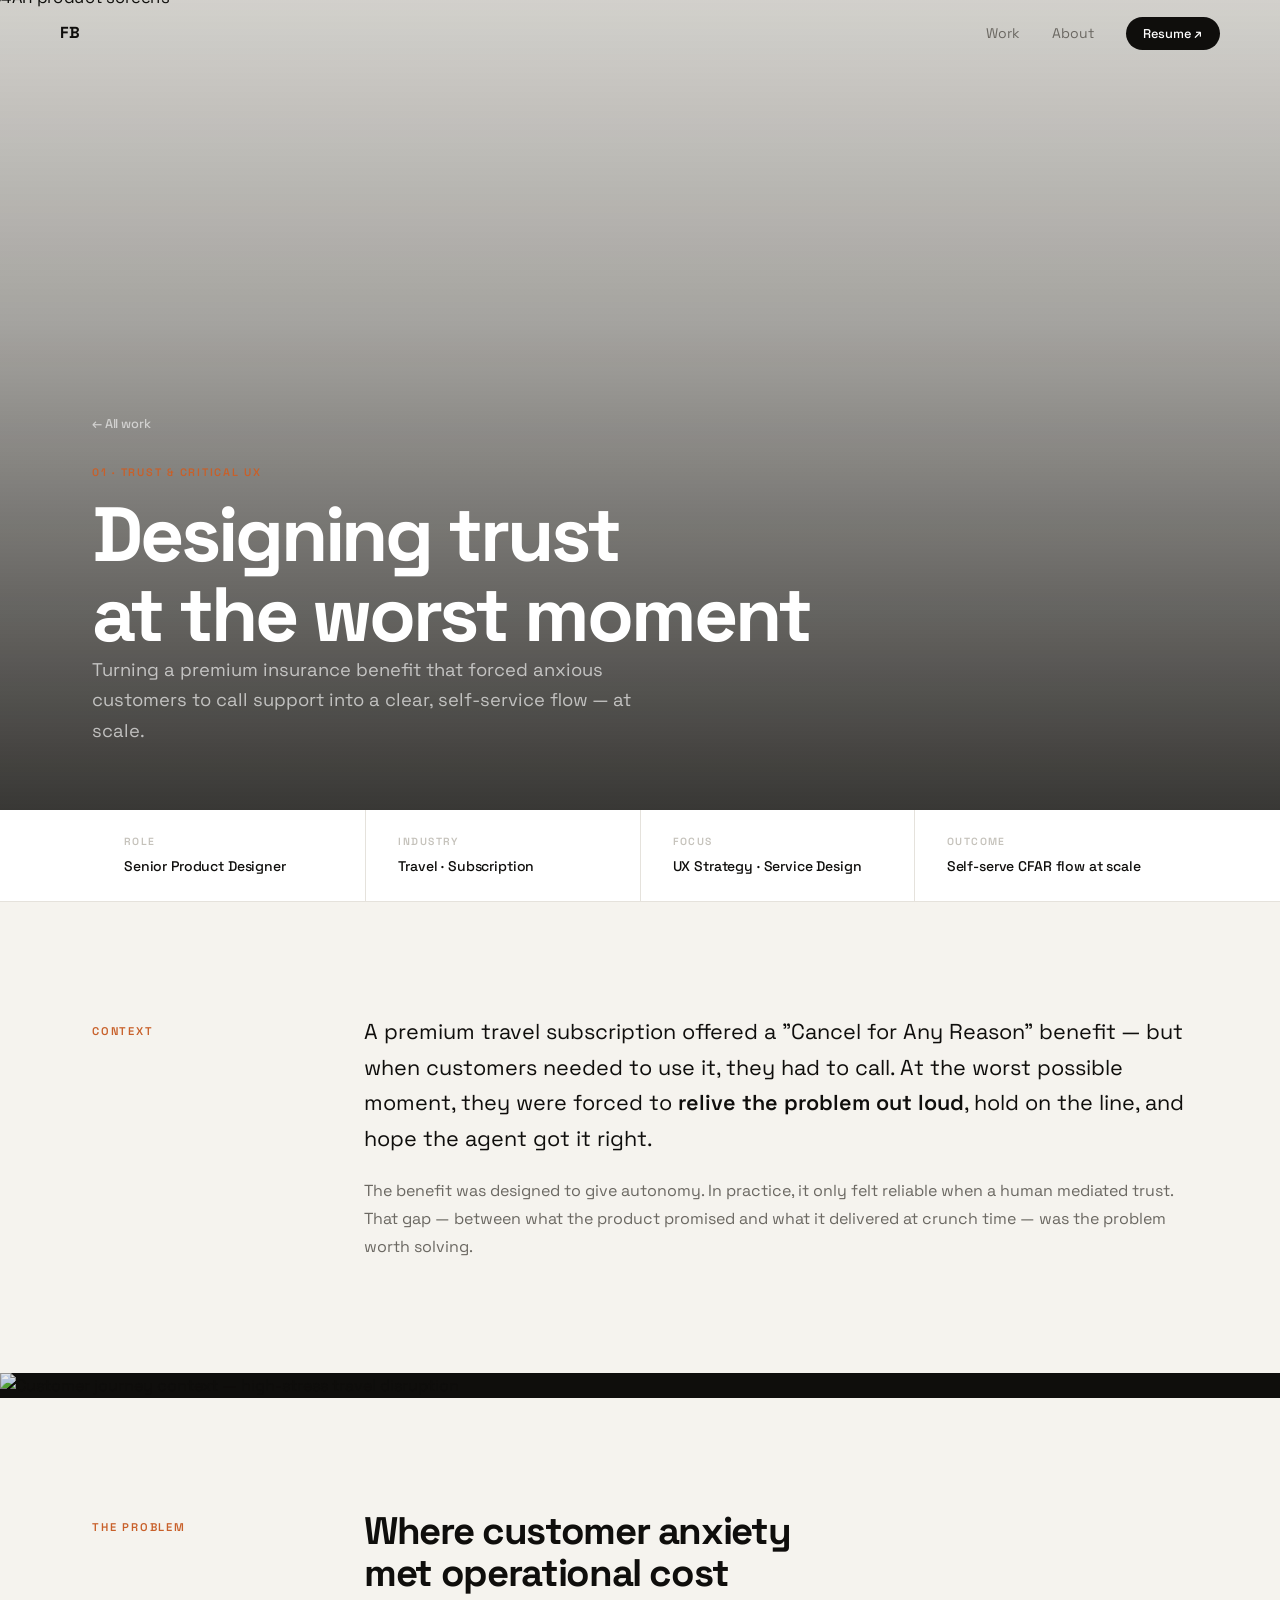
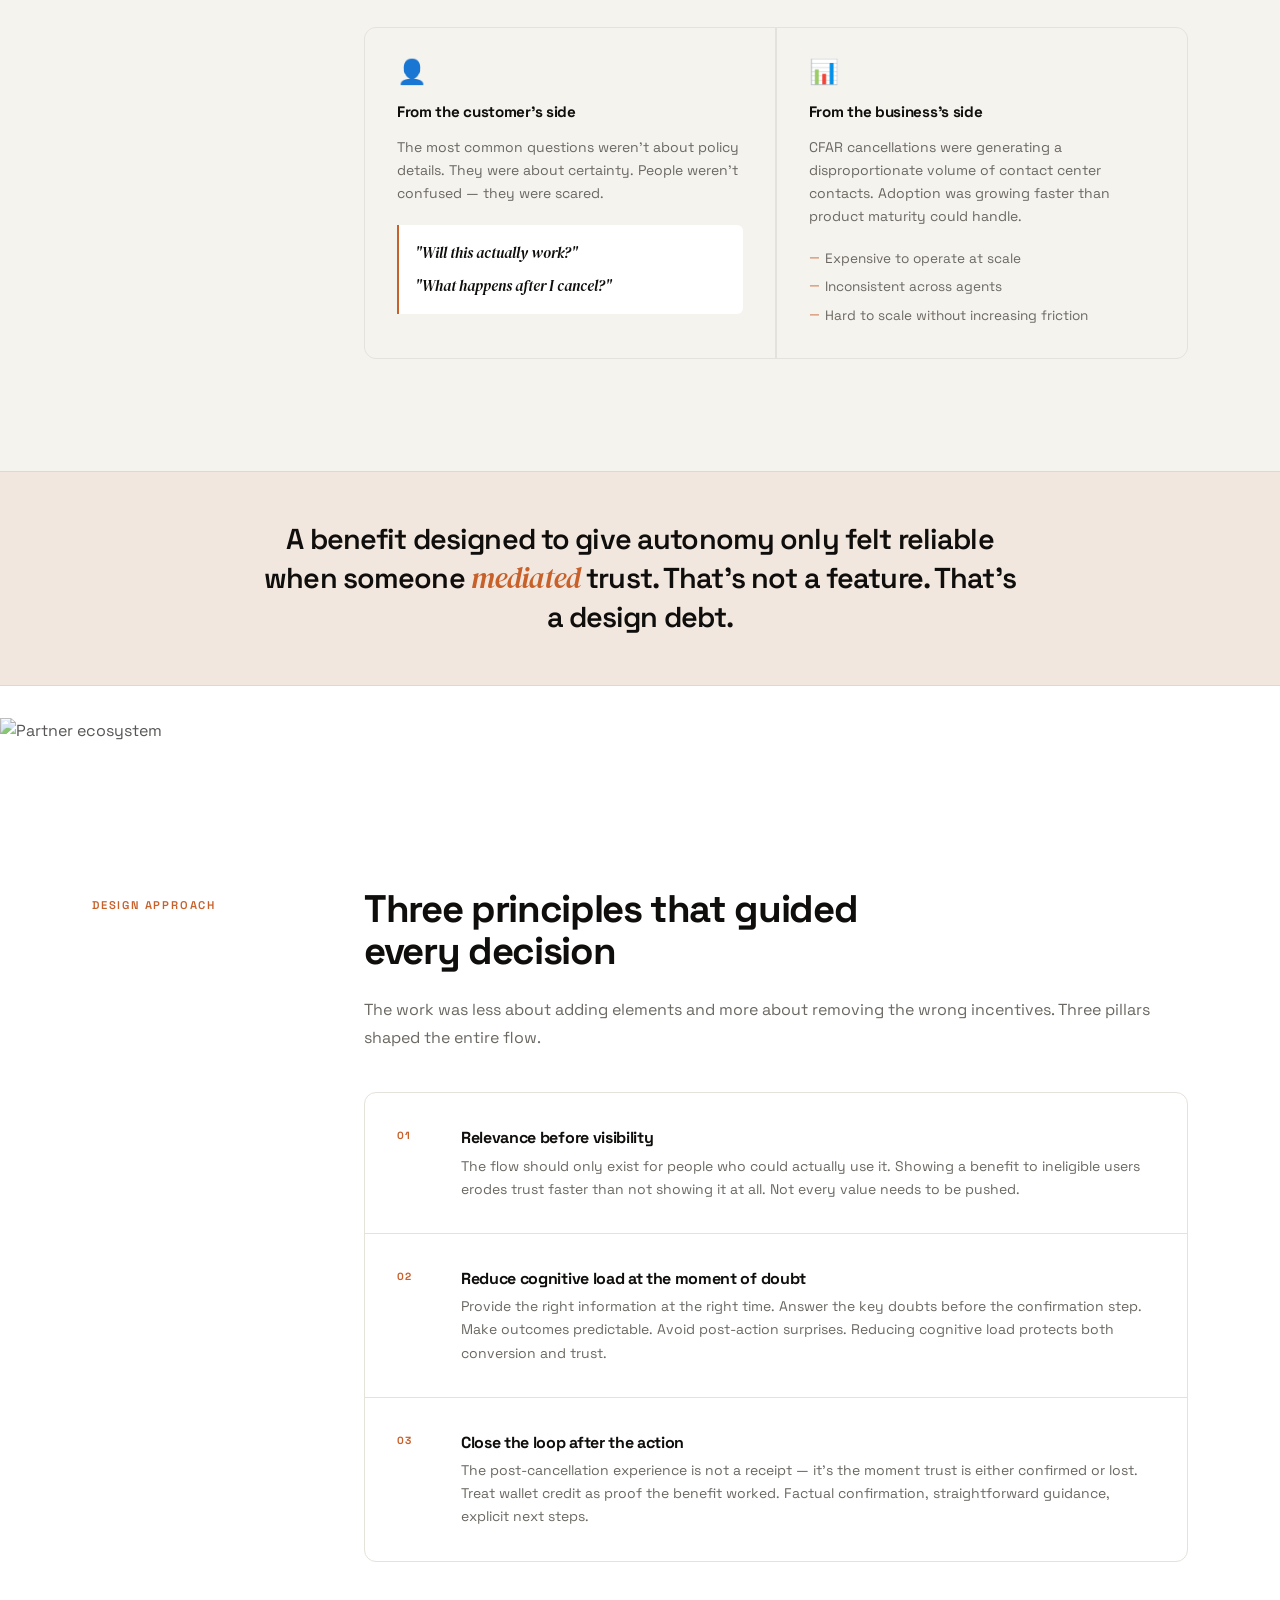
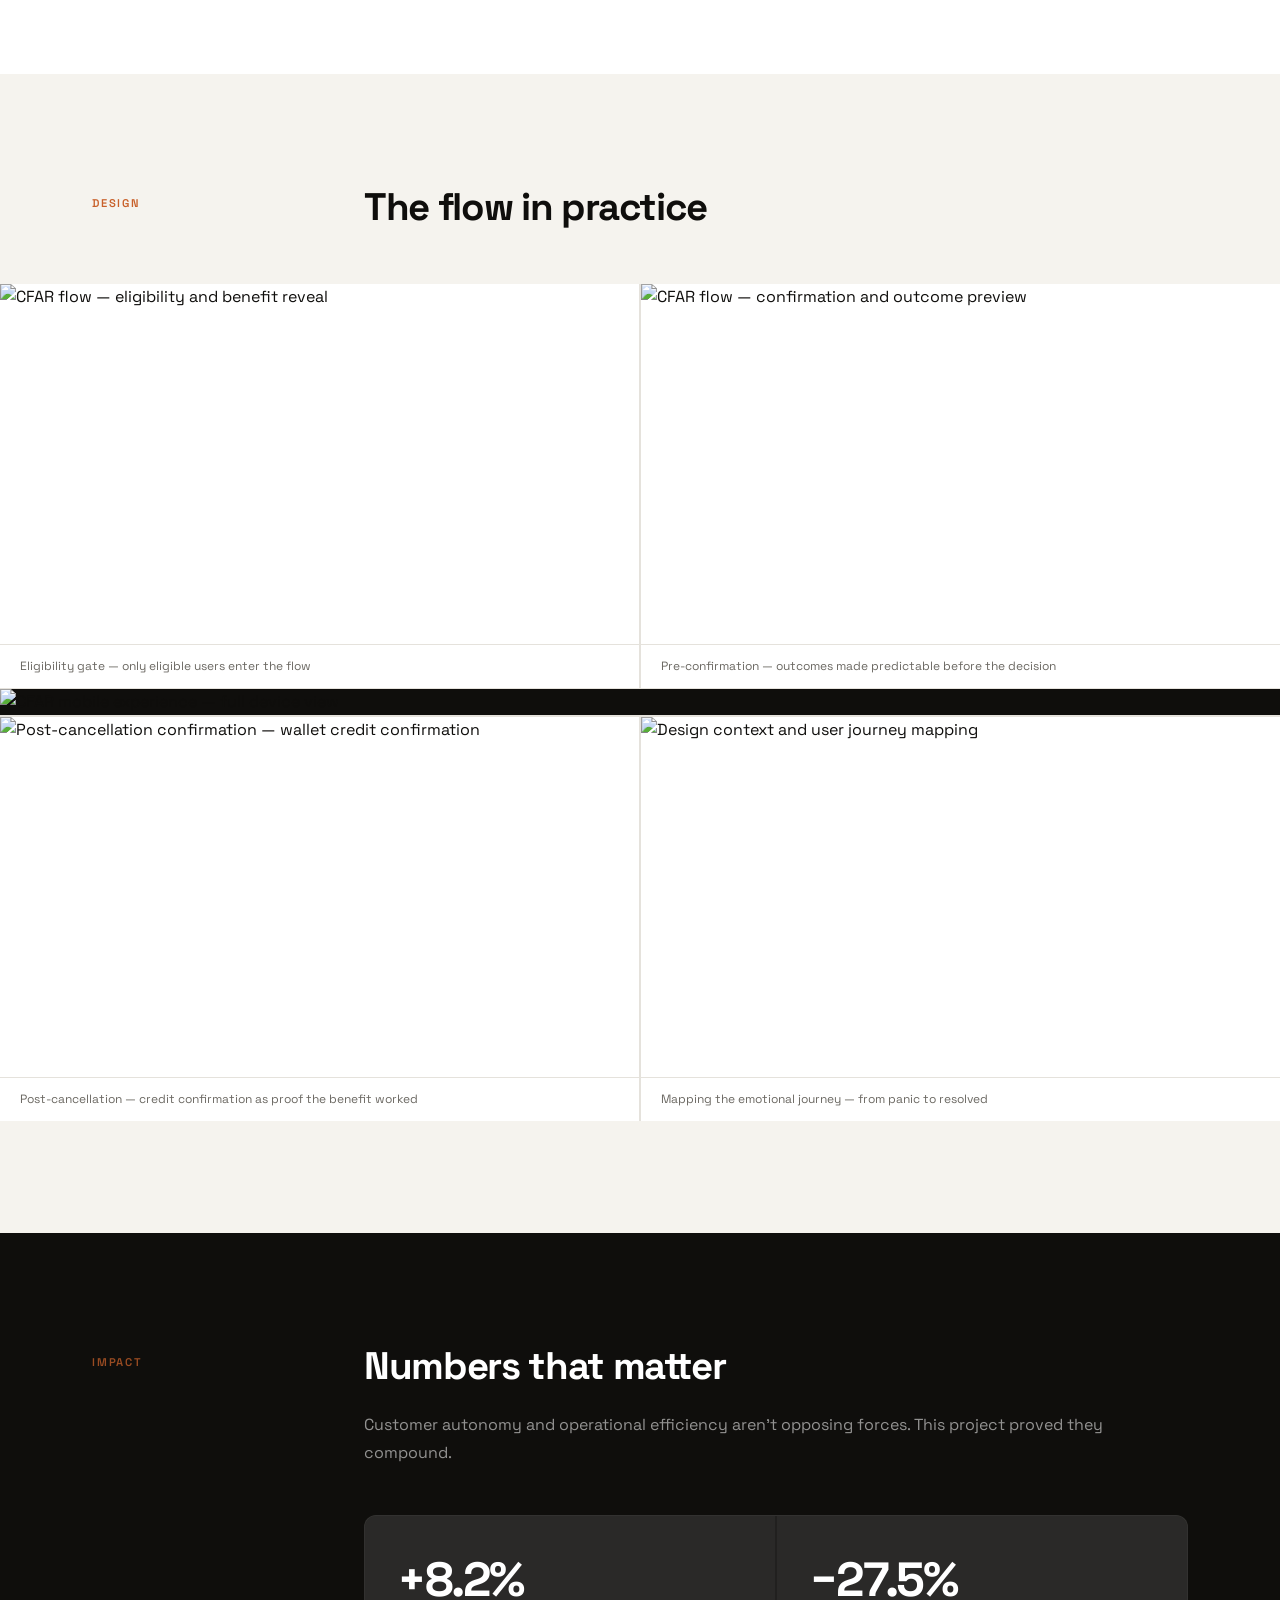
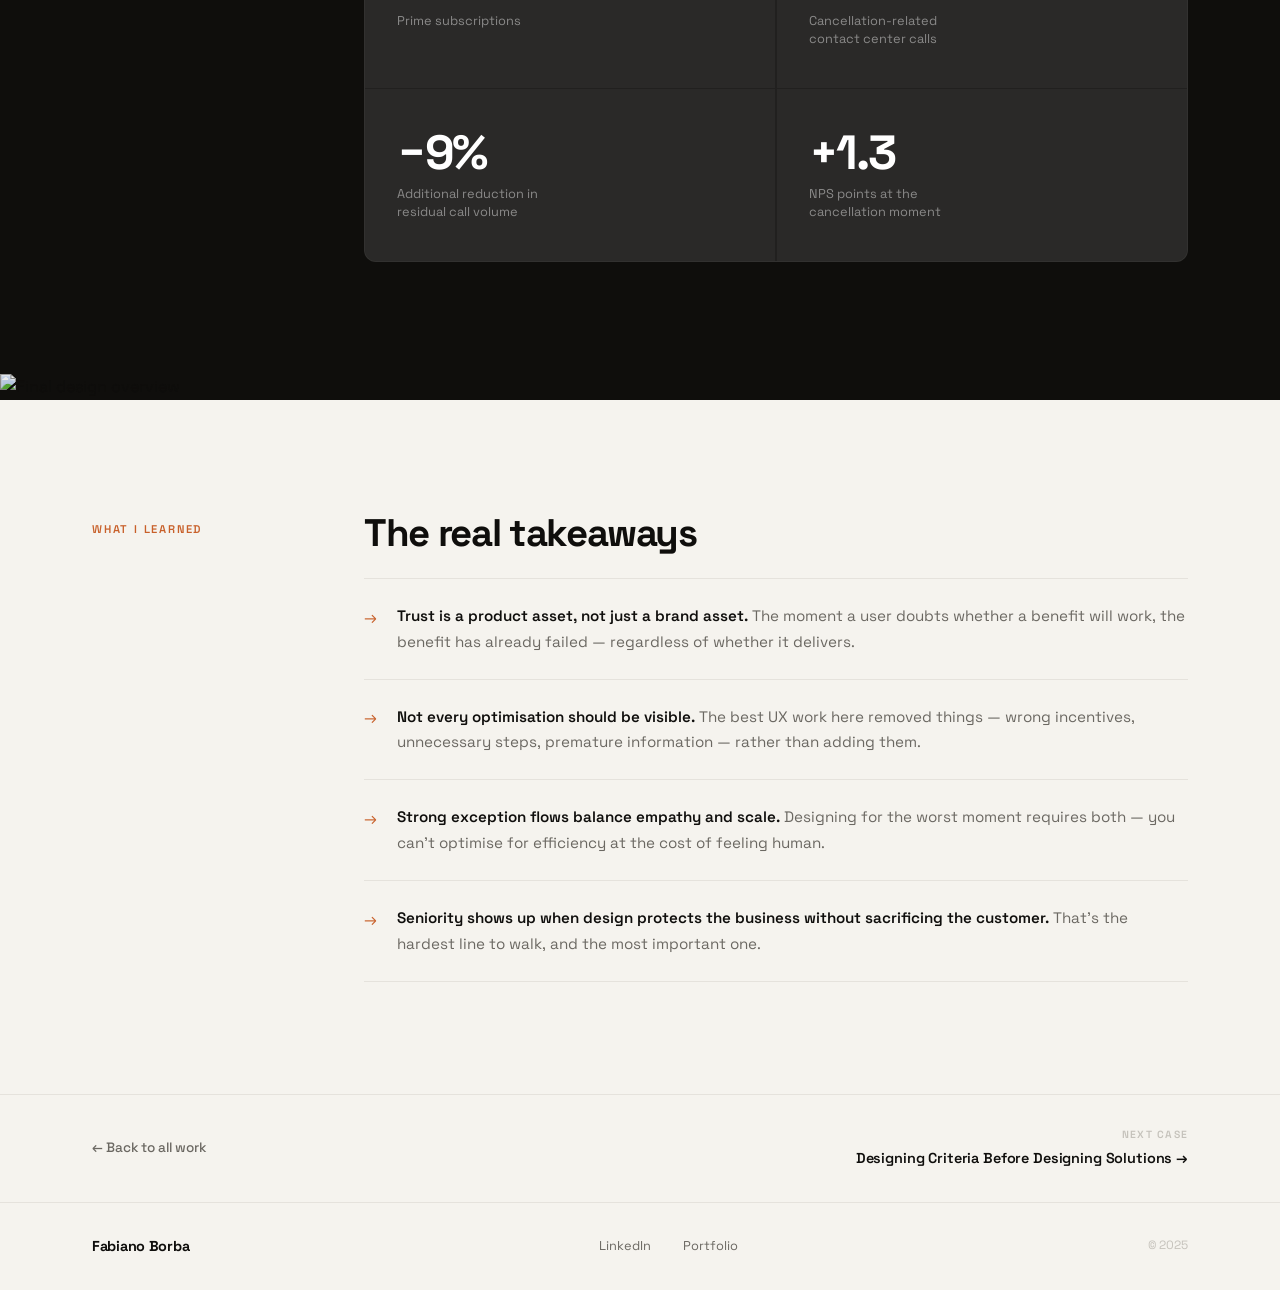
==== docs/case-c4ar.html @ d2a12fe5 "Add C4AR case study page with full content and images Co-Authored-By: Claude Sonnet 4.6 <noreply@ant" ====
<!DOCTYPE html>
<html lang="en">
<head>
  <meta charset="UTF-8" />
  <meta name="viewport" content="width=device-width, initial-scale=1.0" />
  <title>Designing Trust at the Worst Moment — Fabiano Borba</title>
  <meta name="description" content="How I turned a high-stress cancellation journey into a self-service experience customers trust — reducing support calls by 27.5% and lifting NPS." />
  <link rel="preconnect" href="https://fonts.googleapis.com" />
  <link rel="preconnect" href="https://fonts.gstatic.com" crossorigin />
  <link href="https://fonts.googleapis.com/css2?family=Space+Grotesk:wght@300;400;500;600;700&family=DM+Serif+Display:ital@0;1&display=swap" rel="stylesheet" />
  <link rel="stylesheet" href="style.css" />
  <link rel="stylesheet" href="case.css" />
</head>
<body class="case-page">

  <!-- NAV -->
  <nav class="nav" id="nav">
    <div class="nav__inner">
      <a href="index.html" class="nav__logo">FB</a>
      <ul class="nav__links">
        <li><a href="index.html#work">Work</a></li>
        <li><a href="index.html#about">About</a></li>
        <li>
          <a href="https://assets.zyrosite.com/3LlCawH9FEhHTnpH/fabiano-borba_resume-LyhtnOKzYnafqVPW.pdf"
             target="_blank" rel="noopener" class="nav__cta">Resume ↗</a>
        </li>
      </ul>
    </div>
  </nav>

  <!-- HERO -->
  <header class="cs-hero">
    <div class="cs-hero__img-wrap">
      <img
        src="https://assets.zyrosite.com/cdn-cgi/image/format=auto,w=1920,fit=crop/3LlCawH9FEhHTnpH/frame-1156371-Nlv2hl2MAAKiOLIa.png"
        alt="C4AR product screens"
        class="cs-hero__img"
        loading="eager"
      />
      <div class="cs-hero__overlay"></div>
    </div>
    <div class="cs-hero__content container">
      <a href="index.html#work" class="cs-back animate-in" style="--delay:0s">← All work</a>
      <div class="cs-hero__text animate-in" style="--delay:.1s">
        <span class="cs-label">01 · Trust &amp; Critical UX</span>
        <h1 class="cs-hero__title">Designing trust<br />at the worst moment</h1>
        <p class="cs-hero__sub">Turning a premium insurance benefit that forced anxious customers to call support into a clear, self-service flow — at scale.</p>
      </div>
    </div>
  </header>

  <!-- META BAR -->
  <div class="cs-meta animate-in" style="--delay:.2s">
    <div class="container">
      <div class="cs-meta__grid">
        <div class="cs-meta__item">
          <span class="cs-meta__label">Role</span>
          <span class="cs-meta__val">Senior Product Designer</span>
        </div>
        <div class="cs-meta__item">
          <span class="cs-meta__label">Industry</span>
          <span class="cs-meta__val">Travel · Subscription</span>
        </div>
        <div class="cs-meta__item">
          <span class="cs-meta__label">Focus</span>
          <span class="cs-meta__val">UX Strategy · Service Design</span>
        </div>
        <div class="cs-meta__item">
          <span class="cs-meta__label">Outcome</span>
          <span class="cs-meta__val">Self-serve CFAR flow at scale</span>
        </div>
      </div>
    </div>
  </div>

  <main class="cs-body">

    <!-- CONTEXT -->
    <section class="cs-section">
      <div class="container cs-section__inner cs-section__inner--2col">
        <div class="cs-section__label-col">
          <span class="section-label">Context</span>
        </div>
        <div class="cs-section__content">
          <p class="cs-lead">
            A premium travel subscription offered a "Cancel for Any Reason" benefit — but when
            customers needed to use it, they had to call. At the worst possible moment, they
            were forced to <strong>relive the problem out loud</strong>, hold on the line,
            and hope the agent got it right.
          </p>
          <p class="cs-body-text">
            The benefit was designed to give autonomy. In practice, it only felt reliable when
            a human mediated trust. That gap — between what the product promised and what it
            delivered at crunch time — was the problem worth solving.
          </p>
        </div>
      </div>
    </section>

    <!-- FULL IMAGE -->
    <div class="cs-full-img">
      <img
        src="https://assets.zyrosite.com/cdn-cgi/image/format=auto,w=1920,fit=crop/3LlCawH9FEhHTnpH/chatgpt-image-feb-2-2026-07_21_08-pm-uXnkkc8kGMLNfHGL.png"
        alt="Customer journey context — high-stress travel disruption"
        loading="lazy"
      />
    </div>

    <!-- WHERE NEEDS CONVERGED -->
    <section class="cs-section">
      <div class="container cs-section__inner cs-section__inner--2col">
        <div class="cs-section__label-col">
          <span class="section-label">The Problem</span>
        </div>
        <div class="cs-section__content">
          <h2 class="cs-h2">Where customer anxiety<br />met operational cost</h2>
          <div class="cs-two-panel">

            <div class="cs-panel">
              <div class="cs-panel__icon">👤</div>
              <h3 class="cs-panel__title">From the customer's side</h3>
              <p class="cs-panel__text">
                The most common questions weren't about policy details. They were about certainty.
                People weren't confused — they were scared.
              </p>
              <div class="cs-callout">
                <span>"Will this actually work?"</span>
                <span>"What happens after I cancel?"</span>
              </div>
            </div>

            <div class="cs-panel">
              <div class="cs-panel__icon">📊</div>
              <h3 class="cs-panel__title">From the business's side</h3>
              <p class="cs-panel__text">
                CFAR cancellations were generating a disproportionate volume of contact center
                contacts. Adoption was growing faster than product maturity could handle.
              </p>
              <ul class="cs-list">
                <li>Expensive to operate at scale</li>
                <li>Inconsistent across agents</li>
                <li>Hard to scale without increasing friction</li>
              </ul>
            </div>

          </div>
        </div>
      </div>
    </section>

    <!-- INSIGHT QUOTE -->
    <div class="cs-insight-bar">
      <div class="container">
        <p class="cs-insight-text">
          A benefit designed to give autonomy only felt reliable when someone
          <em>mediated</em> trust. That's not a feature. That's a design debt.
        </p>
      </div>
    </div>

    <!-- COMPANY LOGOS -->
    <div class="cs-img-band">
      <img
        src="https://assets.zyrosite.com/cdn-cgi/image/format=auto,w=1440,h=64,fit=crop,trim=1.7560975609756098;0;1.7560975609756098;0/3LlCawH9FEhHTnpH/group-189-cD3IpcI45jl8feC1.png"
        alt="Partner ecosystem"
        loading="lazy"
        class="cs-img-band__img"
      />
    </div>

    <!-- APPROACH -->
    <section class="cs-section cs-section--alt">
      <div class="container cs-section__inner cs-section__inner--2col">
        <div class="cs-section__label-col">
          <span class="section-label">Design Approach</span>
        </div>
        <div class="cs-section__content">
          <h2 class="cs-h2">Three principles that guided<br />every decision</h2>
          <p class="cs-body-text cs-body-text--intro">
            The work was less about adding elements and more about removing the wrong incentives.
            Three pillars shaped the entire flow.
          </p>

          <div class="cs-pillars">

            <div class="cs-pillar">
              <div class="cs-pillar__num">01</div>
              <h3 class="cs-pillar__title">Relevance before visibility</h3>
              <p class="cs-pillar__text">
                The flow should only exist for people who could actually use it.
                Showing a benefit to ineligible users erodes trust faster than not showing it at all.
                Not every value needs to be pushed.
              </p>
            </div>

            <div class="cs-pillar">
              <div class="cs-pillar__num">02</div>
              <h3 class="cs-pillar__title">Reduce cognitive load at the moment of doubt</h3>
              <p class="cs-pillar__text">
                Provide the right information at the right time. Answer the key doubts before
                the confirmation step. Make outcomes predictable. Avoid post-action surprises.
                Reducing cognitive load protects both conversion and trust.
              </p>
            </div>

            <div class="cs-pillar">
              <div class="cs-pillar__num">03</div>
              <h3 class="cs-pillar__title">Close the loop after the action</h3>
              <p class="cs-pillar__text">
                The post-cancellation experience is not a receipt — it's the moment trust is either
                confirmed or lost. Treat wallet credit as proof the benefit worked. Factual confirmation,
                straightforward guidance, explicit next steps.
              </p>
            </div>

          </div>
        </div>
      </div>
    </section>

    <!-- SCREENS -->
    <section class="cs-section">
      <div class="container cs-section__inner cs-section__inner--2col">
        <div class="cs-section__label-col">
          <span class="section-label">Design</span>
        </div>
        <div class="cs-section__content">
          <h2 class="cs-h2">The flow in practice</h2>
        </div>
      </div>

      <div class="cs-screens">
        <div class="cs-screens__row">
          <figure class="cs-figure cs-figure--wide">
            <img
              src="https://assets.zyrosite.com/cdn-cgi/image/format=auto,w=768,h=730,fit=crop,trim=43.2;0;43.2;0/3LlCawH9FEhHTnpH/group-3-1XmoSxBNhhzGJcly.png"
              alt="CFAR flow — eligibility and benefit reveal"
              loading="lazy"
            />
            <figcaption>Eligibility gate — only eligible users enter the flow</figcaption>
          </figure>
          <figure class="cs-figure">
            <img
              src="https://assets.zyrosite.com/cdn-cgi/image/format=auto,w=768,h=1159,fit=crop,trim=0;19.937799043062203;0;19.937799043062203/3LlCawH9FEhHTnpH/group-1895-W0ehDdaWyEGZIdEs.png"
              alt="CFAR flow — confirmation and outcome preview"
              loading="lazy"
            />
            <figcaption>Pre-confirmation — outcomes made predictable before the decision</figcaption>
          </figure>
        </div>

        <div class="cs-screens__hero-img">
          <img
            src="https://assets.zyrosite.com/cdn-cgi/image/format=auto,w=1920,fit=crop/3LlCawH9FEhHTnpH/iphone-12-pro-ozqugc20vG34kN7j.png"
            alt="CFAR mobile experience — full device view"
            loading="lazy"
          />
        </div>

        <div class="cs-screens__row">
          <figure class="cs-figure">
            <img
              src="https://assets.zyrosite.com/cdn-cgi/image/format=auto,w=768,h=730,fit=crop,trim=0;75.0077519379845;0;75.0077519379845/3LlCawH9FEhHTnpH/rectangle2-d9ntEJhmEhVfpBpL.png"
              alt="Post-cancellation confirmation — wallet credit confirmation"
              loading="lazy"
            />
            <figcaption>Post-cancellation — credit confirmation as proof the benefit worked</figcaption>
          </figure>
          <figure class="cs-figure cs-figure--wide">
            <img
              src="https://assets.zyrosite.com/cdn-cgi/image/format=auto,w=768,h=514,fit=crop/3LlCawH9FEhHTnpH/chatgpt-image-feb-2-2026-07_02_50-pm-CBBDxSiYQBqGERi3.png"
              alt="Design context and user journey mapping"
              loading="lazy"
            />
            <figcaption>Mapping the emotional journey — from panic to resolved</figcaption>
          </figure>
        </div>
      </div>
    </section>

    <!-- IMPACT -->
    <section class="cs-section cs-section--dark">
      <div class="container cs-section__inner cs-section__inner--2col">
        <div class="cs-section__label-col">
          <span class="section-label" style="color: rgba(200,96,42,0.75)">Impact</span>
        </div>
        <div class="cs-section__content">
          <h2 class="cs-h2" style="color:#fff">Numbers that matter</h2>
          <p class="cs-body-text" style="color:rgba(255,255,255,0.55); margin-bottom: 3rem;">
            Customer autonomy and operational efficiency aren't opposing forces.
            This project proved they compound.
          </p>

          <div class="cs-metrics">
            <div class="cs-metric">
              <span class="cs-metric__val">+8.2%</span>
              <span class="cs-metric__label">Prime subscriptions</span>
            </div>
            <div class="cs-metric">
              <span class="cs-metric__val">−27.5%</span>
              <span class="cs-metric__label">Cancellation-related<br />contact center calls</span>
            </div>
            <div class="cs-metric">
              <span class="cs-metric__val">−9%</span>
              <span class="cs-metric__label">Additional reduction in<br />residual call volume</span>
            </div>
            <div class="cs-metric">
              <span class="cs-metric__val">+1.3</span>
              <span class="cs-metric__label">NPS points at the<br />cancellation moment</span>
            </div>
          </div>
        </div>
      </div>
    </section>

    <!-- FINAL IMAGE -->
    <div class="cs-full-img">
      <img
        src="https://assets.zyrosite.com/cdn-cgi/image/format=auto,w=1920,fit=crop/3LlCawH9FEhHTnpH/screenshot-2026-02-02-at-19.47.44-pMPrraUlxF9SdfiR.png"
        alt="Final design overview"
        loading="lazy"
      />
    </div>

    <!-- TAKEAWAYS -->
    <section class="cs-section">
      <div class="container cs-section__inner cs-section__inner--2col">
        <div class="cs-section__label-col">
          <span class="section-label">What I learned</span>
        </div>
        <div class="cs-section__content">
          <h2 class="cs-h2">The real takeaways</h2>
          <div class="cs-learnings">
            <div class="cs-learning">
              <span class="cs-learning__icon">→</span>
              <p><strong>Trust is a product asset, not just a brand asset.</strong> The moment a user doubts whether a benefit will work, the benefit has already failed — regardless of whether it delivers.</p>
            </div>
            <div class="cs-learning">
              <span class="cs-learning__icon">→</span>
              <p><strong>Not every optimisation should be visible.</strong> The best UX work here removed things — wrong incentives, unnecessary steps, premature information — rather than adding them.</p>
            </div>
            <div class="cs-learning">
              <span class="cs-learning__icon">→</span>
              <p><strong>Strong exception flows balance empathy and scale.</strong> Designing for the worst moment requires both — you can't optimise for efficiency at the cost of feeling human.</p>
            </div>
            <div class="cs-learning">
              <span class="cs-learning__icon">→</span>
              <p><strong>Seniority shows up when design protects the business without sacrificing the customer.</strong> That's the hardest line to walk, and the most important one.</p>
            </div>
          </div>
        </div>
      </div>
    </section>

  </main>

  <!-- CASE NAV -->
  <div class="cs-nav-footer">
    <div class="container">
      <a href="index.html#work" class="cs-nav-footer__back">← Back to all work</a>
      <a href="https://fabianoborba.com/cropwise-open-platform" target="_blank" rel="noopener" class="cs-nav-footer__next">
        <span class="cs-nav-footer__next-label">Next case</span>
        <span class="cs-nav-footer__next-title">Designing Criteria Before Designing Solutions →</span>
      </a>
    </div>
  </div>

  <!-- FOOTER -->
  <footer class="footer">
    <div class="container">
      <div class="footer__inner">
        <span class="footer__name">Fabiano Borba</span>
        <div class="footer__links">
          <a href="https://linkedin.com/in/fabianoborba" target="_blank" rel="noopener">LinkedIn</a>
          <a href="index.html">Portfolio</a>
        </div>
        <span class="footer__copy">© 2025</span>
      </div>
    </div>
  </footer>

  <script src="script.js"></script>
</body>
</html>
---- docs/style.css ----
/* ─── Reset & Base ─────────────────────────────────────────────────── */

*, *::before, *::after {
  box-sizing: border-box;
  margin: 0;
  padding: 0;
}

:root {
  --cream:        #F5F3EE;
  --white:        #FFFFFF;
  --ink:          #0F0E0C;
  --ink-60:       #6B6862;
  --ink-30:       #C5C2BB;
  --accent:       #C8602A;
  --accent-10:    rgba(200, 96, 42, 0.08);
  --border:       #E5E2DC;

  --font-sans:  'Space Grotesk', system-ui, sans-serif;
  --font-serif: 'DM Serif Display', Georgia, serif;

  --space-xs:  0.5rem;
  --space-sm:  1rem;
  --space-md:  2rem;
  --space-lg:  4rem;
  --space-xl:  7rem;
  --space-2xl: 10rem;

  --radius-sm: 6px;
  --radius-md: 12px;
  --radius-lg: 20px;

  --max-width: 1160px;
  --ease: cubic-bezier(0.22, 1, 0.36, 1);
}

html {
  scroll-behavior: smooth;
  -webkit-font-smoothing: antialiased;
}

body {
  background: var(--cream);
  color: var(--ink);
  font-family: var(--font-sans);
  font-size: 1rem;
  line-height: 1.6;
}

a { color: inherit; text-decoration: none; }
img { display: block; max-width: 100%; }

/* ─── Utilities ─────────────────────────────────────────────────────── */

.container {
  width: 100%;
  max-width: var(--max-width);
  margin: 0 auto;
  padding: 0 var(--space-md);
}

.section-label {
  display: inline-block;
  font-size: 0.7rem;
  font-weight: 600;
  letter-spacing: 0.16em;
  text-transform: uppercase;
  color: var(--accent);
  margin-bottom: var(--space-sm);
}

.section-title {
  font-family: var(--font-sans);
  font-size: clamp(2rem, 4vw, 3rem);
  line-height: 1.1;
  font-weight: 700;
  color: var(--ink);
  letter-spacing: -0.03em;
}

.section-title em {
  font-family: var(--font-serif);
  font-style: italic;
  font-weight: 400;
  color: var(--accent);
  letter-spacing: 0;
}

.section-header { margin-bottom: var(--space-lg); }

/* ─── Buttons ───────────────────────────────────────────────────────── */

.btn {
  display: inline-flex;
  align-items: center;
  gap: 0.4rem;
  font-family: var(--font-sans);
  font-size: 0.875rem;
  font-weight: 500;
  padding: 0.75rem 1.5rem;
  border-radius: 100px;
  transition: all 0.22s var(--ease);
  cursor: pointer;
  border: none;
  white-space: nowrap;
  letter-spacing: -0.01em;
}

.btn--primary {
  background: var(--ink);
  color: var(--white);
}
.btn--primary:hover {
  background: var(--accent);
  transform: translateY(-1px);
}

.btn--ghost {
  background: transparent;
  color: var(--ink-60);
  border: 1.5px solid var(--border);
}
.btn--ghost:hover {
  border-color: var(--ink-60);
  color: var(--ink);
}

.btn--outline {
  background: transparent;
  color: var(--ink);
  border: 1.5px solid var(--ink);
}
.btn--outline:hover {
  background: var(--ink);
  color: var(--white);
}

.btn--large {
  font-size: 1rem;
  padding: 1rem 2rem;
}

/* ─── Entrance Animations ───────────────────────────────────────────── */

@keyframes fadeUp {
  from {
    opacity: 0;
    transform: translateY(28px);
  }
  to {
    opacity: 1;
    transform: translateY(0);
  }
}

@keyframes fadeIn {
  from { opacity: 0; }
  to   { opacity: 1; }
}

@keyframes expandWidth {
  from { transform: scaleX(0); }
  to   { transform: scaleX(1); }
}

@keyframes floatRing {
  0%, 100% { transform: translateY(0) scale(1); }
  50%       { transform: translateY(-14px) scale(1.02); }
}

@keyframes pulseDot {
  0%, 100% { opacity: 0.35; }
  50%       { opacity: 0.65; }
}

@keyframes scrollLine {
  0%   { transform: scaleY(0); transform-origin: top; }
  50%  { transform: scaleY(1); transform-origin: top; }
  51%  { transform: scaleY(1); transform-origin: bottom; }
  100% { transform: scaleY(0); transform-origin: bottom; }
}

.animate-in {
  opacity: 0;
  animation: fadeUp 0.72s var(--ease) both;
  animation-delay: var(--delay, 0s);
}

/* ─── Nav ───────────────────────────────────────────────────────────── */

.nav {
  position: fixed;
  top: 0; left: 0; right: 0;
  z-index: 100;
  padding: 1.25rem var(--space-md);
  transition: background 0.3s ease, box-shadow 0.3s ease;
}

.nav.scrolled {
  background: rgba(245, 243, 238, 0.88);
  backdrop-filter: blur(14px);
  -webkit-backdrop-filter: blur(14px);
  box-shadow: 0 1px 0 var(--border);
}

.nav__inner {
  max-width: var(--max-width);
  margin: 0 auto;
  display: flex;
  align-items: center;
  justify-content: space-between;
}

.nav__logo {
  font-family: var(--font-sans);
  font-size: 1rem;
  font-weight: 700;
  letter-spacing: -0.02em;
  color: var(--ink);
  transition: color 0.2s;
}
.nav__logo:hover { color: var(--accent); }

.nav__links {
  display: flex;
  align-items: center;
  gap: var(--space-md);
  list-style: none;
}

.nav__links a {
  font-size: 0.875rem;
  font-weight: 400;
  color: var(--ink-60);
  transition: color 0.2s;
}
.nav__links a:hover { color: var(--ink); }

.nav__cta {
  background: var(--ink) !important;
  color: var(--white) !important;
  padding: 0.5rem 1.1rem;
  border-radius: 100px;
  font-size: 0.8rem !important;
  font-weight: 500 !important;
  transition: background 0.22s !important;
}
.nav__cta:hover { background: var(--accent) !important; }

/* ─── Hero ──────────────────────────────────────────────────────────── */

.hero {
  position: relative;
  min-height: 100svh;
  display: flex;
  flex-direction: column;
  justify-content: center;
  padding-top: 8rem;
  padding-bottom: 5rem;
  overflow: hidden;
}

/* Decorative background elements */
.hero__deco { position: absolute; inset: 0; pointer-events: none; }

.deco-ring {
  position: absolute;
  border-radius: 50%;
  border: 1px solid var(--accent);
  opacity: 0;
  animation: fadeIn 1.2s var(--ease) 0.3s both, floatRing 9s ease-in-out 1.5s infinite;
}

.deco-ring--1 {
  width: 420px;
  height: 420px;
  top: 8%;
  right: -80px;
  opacity: 0;
  border-color: rgba(200, 96, 42, 0.18);
  animation-delay: 0.4s, 1.6s;
}

.deco-ring--2 {
  width: 240px;
  height: 240px;
  top: 18%;
  right: 60px;
  border-color: rgba(200, 96, 42, 0.1);
  animation-delay: 0.6s, 2s;
  animation-duration: 1.2s, 11s;
}

.deco-dot-grid {
  position: absolute;
  top: 0; right: 0;
  width: 380px;
  height: 380px;
  background-image: radial-gradient(circle, rgba(200,96,42,0.22) 1px, transparent 1px);
  background-size: 22px 22px;
  mask-image: radial-gradient(ellipse 70% 70% at 70% 30%, black 30%, transparent 100%);
  -webkit-mask-image: radial-gradient(ellipse 70% 70% at 70% 30%, black 30%, transparent 100%);
  opacity: 0;
  animation: fadeIn 1.4s var(--ease) 0.5s both;
}

.deco-line {
  position: absolute;
  background: var(--border);
}

.deco-line--h {
  left: 0; right: 0;
  bottom: 6rem;
  height: 1px;
  transform-origin: left;
  transform: scaleX(0);
  animation: expandWidth 1.2s var(--ease) 0.8s both;
}

.deco-line--v {
  top: 0; bottom: 0;
  left: 50%;
  width: 1px;
  transform-origin: top;
  transform: scaleY(0);
  animation: expandWidth 1.2s var(--ease) 1s both;
}

/* Hero content */
.hero__inner {
  display: flex;
  flex-direction: column;
  gap: var(--space-md);
  position: relative;
  z-index: 2;
}

.hero__byline {
  display: flex;
  align-items: center;
  gap: 0.6rem;
  flex-wrap: wrap;
}

.hero__name-tag {
  font-size: 0.85rem;
  font-weight: 600;
  color: var(--ink);
  letter-spacing: -0.01em;
}

.hero__sep {
  color: var(--ink-30);
  font-size: 0.75rem;
}

.hero__role,
.hero__loc {
  font-size: 0.82rem;
  font-weight: 400;
  color: var(--ink-60);
}

.hero__headline {
  font-family: var(--font-sans);
  font-size: clamp(3rem, 7.5vw, 6.5rem);
  font-weight: 700;
  line-height: 1.0;
  letter-spacing: -0.04em;
  color: var(--ink);
  max-width: 14ch;
}

.hero__headline em {
  font-family: var(--font-serif);
  font-style: italic;
  font-weight: 400;
  color: var(--accent);
  letter-spacing: -0.01em;
}

.hero__bottom {
  display: flex;
  align-items: flex-start;
  gap: var(--space-lg);
  flex-wrap: wrap;
}

.hero__bio {
  font-size: 1rem;
  line-height: 1.7;
  color: var(--ink-60);
  max-width: 380px;
  font-weight: 400;
}

.hero__actions {
  display: flex;
  gap: 0.75rem;
  flex-shrink: 0;
  align-items: flex-start;
  padding-top: 0.25rem;
  flex-wrap: wrap;
}

/* Stats row */
.hero__stats {
  display: flex;
  align-items: center;
  gap: var(--space-md);
  padding-top: var(--space-md);
  border-top: 1px solid var(--border);
  flex-wrap: wrap;
}

.hero__stat {
  display: flex;
  flex-direction: column;
  gap: 0.1rem;
}

.hero__stat-val {
  font-size: 1.4rem;
  font-weight: 700;
  color: var(--ink);
  letter-spacing: -0.04em;
  line-height: 1;
}

.hero__stat-label {
  font-size: 0.72rem;
  color: var(--ink-60);
  font-weight: 400;
  letter-spacing: 0.01em;
}

.hero__stat-divider {
  width: 1px;
  height: 36px;
  background: var(--border);
  flex-shrink: 0;
}

.hero__scroll-hint {
  position: absolute;
  bottom: 2rem;
  left: 50%;
  transform: translateX(-50%);
  display: flex;
  flex-direction: column;
  align-items: center;
}

.hero__scroll-hint span {
  display: block;
  width: 1px;
  height: 56px;
  background: linear-gradient(to bottom, transparent, var(--ink-30));
  animation: scrollLine 2.4s ease-in-out infinite;
}

/* ─── Companies ─────────────────────────────────────────────────────── */

.companies {
  padding: var(--space-lg) 0;
  border-top: 1px solid var(--border);
  border-bottom: 1px solid var(--border);
}

.companies__label {
  font-size: 0.7rem;
  font-weight: 500;
  letter-spacing: 0.12em;
  text-transform: uppercase;
  color: var(--ink-30);
  margin-bottom: var(--space-md);
  text-align: center;
}

.companies__grid {
  display: flex;
  flex-wrap: wrap;
  gap: 0.75rem;
  justify-content: center;
}

.company-pill {
  font-size: 0.78rem;
  font-weight: 500;
  color: var(--ink-60);
  background: var(--white);
  border: 1px solid var(--border);
  padding: 0.4rem 1rem;
  border-radius: 100px;
  letter-spacing: -0.01em;
}

/* ─── Work ──────────────────────────────────────────────────────────── */

.work { padding: var(--space-xl) 0; }

.cases {
  display: grid;
  grid-template-columns: 1fr 1fr;
  gap: 1.5px;
  background: var(--border);
  border: 1.5px solid var(--border);
  border-radius: var(--radius-lg);
  overflow: hidden;
}

.case {
  background: var(--white);
  padding: var(--space-lg) var(--space-md);
  display: flex;
  flex-direction: column;
  gap: var(--space-md);
  transition: background 0.22s;
  position: relative;
}
.case:hover { background: var(--cream); }

.case--featured {
  grid-column: 1 / -1;
  background: var(--ink);
  color: var(--white);
  padding: var(--space-lg);
}
.case--featured:hover { background: #1a1917; }

.case--soon {
  opacity: 0.5;
  pointer-events: none;
}

.case__meta {
  display: flex;
  align-items: center;
  justify-content: space-between;
}

.case__tag {
  font-size: 0.68rem;
  font-weight: 600;
  letter-spacing: 0.14em;
  text-transform: uppercase;
  color: var(--accent);
}
.case--featured .case__tag { color: rgba(200, 96, 42, 0.75); }

.case__num {
  font-size: 0.72rem;
  color: var(--ink-30);
  font-variant-numeric: tabular-nums;
}
.case--featured .case__num { color: rgba(255,255,255,0.25); }

.case__content {
  flex: 1;
  display: flex;
  flex-direction: column;
  gap: 1rem;
}

.case__title {
  font-family: var(--font-sans);
  font-size: clamp(1.35rem, 2.4vw, 1.9rem);
  font-weight: 700;
  line-height: 1.15;
  letter-spacing: -0.03em;
}

.case__desc {
  font-size: 0.88rem;
  line-height: 1.65;
  color: var(--ink-60);
  max-width: 500px;
  font-weight: 400;
}
.case--featured .case__desc { color: rgba(255,255,255,0.55); }

.case__outcomes {
  display: flex;
  gap: var(--space-md);
  margin: 0.25rem 0;
}

.outcome { display: flex; flex-direction: column; gap: 0.1rem; }
.outcome__value { font-size: 0.95rem; font-weight: 600; color: var(--white); }
.outcome__label { font-size: 0.72rem; color: rgba(255,255,255,0.4); }

.case__link {
  display: inline-flex;
  align-items: center;
  gap: 0.35rem;
  font-size: 0.82rem;
  font-weight: 500;
  margin-top: auto;
  padding-top: var(--space-sm);
  border-top: 1px solid var(--border);
  color: var(--ink);
  transition: gap 0.2s, color 0.2s;
}
.case__link:hover { gap: 0.6rem; color: var(--accent); }
.case--featured .case__link {
  border-top-color: rgba(255,255,255,0.1);
  color: rgba(255,255,255,0.65);
}
.case--featured .case__link:hover { color: var(--white); }

.case__soon {
  display: inline-block;
  font-size: 0.68rem;
  font-weight: 600;
  letter-spacing: 0.1em;
  text-transform: uppercase;
  color: var(--ink-30);
  border: 1px solid var(--border);
  padding: 0.28rem 0.7rem;
  border-radius: 100px;
  margin-top: auto;
  align-self: flex-start;
}

/* ─── About ─────────────────────────────────────────────────────────── */

.about {
  padding: var(--space-xl) 0;
  background: var(--white);
}

.about__grid {
  display: grid;
  grid-template-columns: 1fr 1fr;
  gap: var(--space-xl);
  align-items: start;
}

.about__left {
  display: flex;
  flex-direction: column;
  align-items: flex-start;
}

.about__bio {
  font-size: 1rem;
  line-height: 1.75;
  color: var(--ink-60);
  margin-bottom: 1rem;
  font-weight: 400;
}

.about__left .btn { margin-top: var(--space-md); }

/* ─── Skills ────────────────────────────────────────────────────────── */

.skills__heading {
  font-size: 0.68rem;
  font-weight: 600;
  letter-spacing: 0.16em;
  text-transform: uppercase;
  color: var(--ink-30);
  margin-bottom: var(--space-md);
}

.skills__list {
  list-style: none;
  display: flex;
  flex-direction: column;
}

.skill {
  display: flex;
  gap: 1rem;
  align-items: flex-start;
  padding: 1rem 0;
  border-bottom: 1px solid var(--border);
  transition: padding-left 0.2s var(--ease);
}
.skill:first-child { border-top: 1px solid var(--border); }
.skill:hover { padding-left: 0.5rem; }

.skill__icon {
  font-size: 0.95rem;
  color: var(--accent);
  line-height: 1.4;
  flex-shrink: 0;
  width: 1.2rem;
  text-align: center;
}

.skill__name {
  display: block;
  font-size: 0.875rem;
  font-weight: 600;
  color: var(--ink);
  margin-bottom: 0.15rem;
  letter-spacing: -0.01em;
}

.skill__desc {
  font-size: 0.8rem;
  line-height: 1.55;
  color: var(--ink-60);
  font-weight: 400;
}

/* ─── Quote Break ───────────────────────────────────────────────────── */

.quote-break {
  padding: var(--space-xl) 0;
  background: var(--ink);
  position: relative;
  overflow: hidden;
}

.quote-break::before {
  content: '"';
  position: absolute;
  top: -0.5rem;
  left: var(--space-md);
  font-family: var(--font-serif);
  font-size: 20rem;
  color: rgba(255,255,255,0.03);
  line-height: 1;
  pointer-events: none;
}

.pull-quote {
  font-family: var(--font-sans);
  font-size: clamp(1.5rem, 3.2vw, 2.4rem);
  font-weight: 600;
  line-height: 1.25;
  color: var(--white);
  text-align: center;
  max-width: 820px;
  margin: 0 auto;
  letter-spacing: -0.03em;
}

.pull-quote em {
  font-family: var(--font-serif);
  font-style: italic;
  font-weight: 400;
  color: var(--accent);
  letter-spacing: 0;
}

/* ─── Contact ───────────────────────────────────────────────────────── */

.contact { padding: var(--space-2xl) 0; }

.contact__inner {
  max-width: 580px;
  margin: 0 auto;
  text-align: center;
  display: flex;
  flex-direction: column;
  align-items: center;
  gap: 1.25rem;
}

.contact__title {
  font-family: var(--font-sans);
  font-size: clamp(2rem, 4vw, 3rem);
  font-weight: 700;
  line-height: 1.05;
  letter-spacing: -0.04em;
}

.contact__sub {
  font-size: 1rem;
  color: var(--ink-60);
  line-height: 1.65;
  font-weight: 400;
}

/* ─── Footer ────────────────────────────────────────────────────────── */

.footer {
  padding: var(--space-md) 0;
  border-top: 1px solid var(--border);
}

.footer__inner {
  display: flex;
  align-items: center;
  justify-content: space-between;
  flex-wrap: wrap;
  gap: 1rem;
}

.footer__name {
  font-size: 0.9rem;
  font-weight: 700;
  color: var(--ink);
  letter-spacing: -0.02em;
}

.footer__links { display: flex; gap: var(--space-md); }

.footer__links a {
  font-size: 0.8rem;
  color: var(--ink-60);
  transition: color 0.2s;
}
.footer__links a:hover { color: var(--accent); }

.footer__copy {
  font-size: 0.75rem;
  color: var(--ink-30);
}

/* ─── Scroll-triggered fade ─────────────────────────────────────────── */

.fade-up {
  opacity: 0;
  transform: translateY(22px);
  transition: opacity 0.6s var(--ease), transform 0.6s var(--ease);
}
.fade-up.visible {
  opacity: 1;
  transform: translateY(0);
}

/* ─── Responsive ────────────────────────────────────────────────────── */

@media (max-width: 860px) {
  .hero__headline { font-size: clamp(2.8rem, 10vw, 5rem); }

  .hero__bottom {
    flex-direction: column;
    gap: var(--space-md);
  }

  .cases {
    grid-template-columns: 1fr;
  }
  .case--featured { grid-column: 1; }

  .about__grid {
    grid-template-columns: 1fr;
    gap: var(--space-lg);
  }

  .deco-line--v { display: none; }
}

@media (max-width: 540px) {
  .nav__links li:not(:last-child) { display: none; }

  .hero__actions {
    flex-direction: column;
    width: 100%;
  }
  .hero__actions .btn {
    width: 100%;
    justify-content: center;
  }

  .hero__stats { gap: var(--space-sm); }
  .hero__stat-divider { display: none; }

  .footer__inner {
    flex-direction: column;
    text-align: center;
  }
}
---- docs/case.css ----
/* ─── Case Study Page ───────────────────────────────────────────────── */

.case-page { background: var(--cream); }

/* ─── Hero ──────────────────────────────────────────────────────────── */

.cs-hero {
  position: relative;
  height: 90svh;
  min-height: 560px;
  display: flex;
  align-items: flex-end;
  overflow: hidden;
}

.cs-hero__img-wrap {
  position: absolute;
  inset: 0;
}

.cs-hero__img {
  width: 100%;
  height: 100%;
  object-fit: cover;
  object-position: center top;
  transform: scale(1.04);
  animation: heroZoom 1.4s var(--ease) both;
}

@keyframes heroZoom {
  from { transform: scale(1.08); }
  to   { transform: scale(1.04); }
}

.cs-hero__overlay {
  position: absolute;
  inset: 0;
  background: linear-gradient(
    to bottom,
    rgba(15,14,12,0.15) 0%,
    rgba(15,14,12,0.35) 40%,
    rgba(15,14,12,0.82) 100%
  );
}

.cs-hero__content {
  position: relative;
  z-index: 2;
  padding-bottom: 4rem;
  display: flex;
  flex-direction: column;
  gap: 1.5rem;
}

.cs-back {
  display: inline-flex;
  align-items: center;
  gap: 0.4rem;
  font-size: 0.8rem;
  font-weight: 500;
  color: rgba(255,255,255,0.6);
  transition: color 0.2s;
  letter-spacing: -0.01em;
}
.cs-back:hover { color: #fff; }

.cs-label {
  display: inline-block;
  font-size: 0.68rem;
  font-weight: 600;
  letter-spacing: 0.16em;
  text-transform: uppercase;
  color: var(--accent);
  margin-bottom: 0.75rem;
}

.cs-hero__title {
  font-family: var(--font-sans);
  font-size: clamp(2.4rem, 6vw, 5.2rem);
  font-weight: 700;
  line-height: 1.05;
  letter-spacing: -0.04em;
  color: #fff;
  max-width: 16ch;
}

.cs-hero__sub {
  font-size: clamp(1rem, 1.5vw, 1.15rem);
  line-height: 1.65;
  color: rgba(255,255,255,0.65);
  max-width: 560px;
  font-weight: 400;
}

/* ─── Meta Bar ──────────────────────────────────────────────────────── */

.cs-meta {
  background: var(--white);
  border-bottom: 1px solid var(--border);
}

.cs-meta__grid {
  display: flex;
  flex-wrap: wrap;
  gap: 0;
}

.cs-meta__item {
  flex: 1;
  min-width: 160px;
  padding: 1.5rem var(--space-md);
  border-right: 1px solid var(--border);
  display: flex;
  flex-direction: column;
  gap: 0.25rem;
}
.cs-meta__item:last-child { border-right: none; }

.cs-meta__label {
  font-size: 0.65rem;
  font-weight: 600;
  letter-spacing: 0.14em;
  text-transform: uppercase;
  color: var(--ink-30);
}

.cs-meta__val {
  font-size: 0.875rem;
  font-weight: 500;
  color: var(--ink);
  letter-spacing: -0.01em;
}

/* ─── Section Anatomy ───────────────────────────────────────────────── */

.cs-section {
  padding: var(--space-xl) 0;
}

.cs-section--alt {
  background: var(--white);
}

.cs-section--dark {
  background: var(--ink);
}

.cs-section__inner {
  display: flex;
  gap: var(--space-xl);
  align-items: flex-start;
}

.cs-section__inner--2col .cs-section__label-col {
  width: 160px;
  flex-shrink: 0;
  padding-top: 0.2rem;
}

.cs-section__content { flex: 1; min-width: 0; }

/* ─── Typography ────────────────────────────────────────────────────── */

.cs-lead {
  font-size: clamp(1.1rem, 2vw, 1.35rem);
  line-height: 1.65;
  color: var(--ink);
  font-weight: 400;
  margin-bottom: 1.25rem;
}

.cs-lead strong { font-weight: 600; }

.cs-h2 {
  font-family: var(--font-sans);
  font-size: clamp(1.6rem, 3vw, 2.4rem);
  font-weight: 700;
  line-height: 1.1;
  letter-spacing: -0.035em;
  color: var(--ink);
  margin-bottom: 1.5rem;
}

.cs-body-text {
  font-size: 1rem;
  line-height: 1.75;
  color: var(--ink-60);
  font-weight: 400;
}

.cs-body-text--intro { margin-bottom: 2.5rem; }

/* ─── Two-panel problem ─────────────────────────────────────────────── */

.cs-two-panel {
  display: grid;
  grid-template-columns: 1fr 1fr;
  gap: 1.5px;
  background: var(--border);
  border: 1.5px solid var(--border);
  border-radius: var(--radius-md);
  overflow: hidden;
  margin-top: 2rem;
}

.cs-panel {
  background: var(--cream);
  padding: 2rem;
  display: flex;
  flex-direction: column;
  gap: 0.75rem;
}

.cs-panel__icon {
  font-size: 1.5rem;
  line-height: 1;
  margin-bottom: 0.25rem;
}

.cs-panel__title {
  font-size: 0.95rem;
  font-weight: 700;
  color: var(--ink);
  letter-spacing: -0.02em;
}

.cs-panel__text {
  font-size: 0.875rem;
  line-height: 1.65;
  color: var(--ink-60);
}

.cs-callout {
  display: flex;
  flex-direction: column;
  gap: 0.5rem;
  margin-top: 0.5rem;
  padding: 1rem;
  background: var(--white);
  border-left: 2px solid var(--accent);
  border-radius: 0 var(--radius-sm) var(--radius-sm) 0;
}

.cs-callout span {
  font-family: var(--font-serif);
  font-style: italic;
  font-size: 0.95rem;
  color: var(--ink);
}

.cs-list {
  list-style: none;
  display: flex;
  flex-direction: column;
  gap: 0.4rem;
  margin-top: 0.5rem;
}

.cs-list li {
  font-size: 0.85rem;
  color: var(--ink-60);
  padding-left: 1rem;
  position: relative;
}
.cs-list li::before {
  content: '—';
  position: absolute;
  left: 0;
  color: var(--accent);
  font-size: 0.75rem;
}

/* ─── Insight bar ───────────────────────────────────────────────────── */

.cs-insight-bar {
  background: var(--accent-10);
  border-top: 1px solid rgba(200,96,42,0.15);
  border-bottom: 1px solid rgba(200,96,42,0.15);
  padding: 3rem 0;
}

.cs-insight-text {
  font-family: var(--font-sans);
  font-size: clamp(1.2rem, 2.5vw, 1.8rem);
  font-weight: 600;
  line-height: 1.35;
  color: var(--ink);
  letter-spacing: -0.03em;
  text-align: center;
  max-width: 760px;
  margin: 0 auto;
}

.cs-insight-text em {
  font-family: var(--font-serif);
  font-style: italic;
  font-weight: 400;
  color: var(--accent);
}

/* ─── Image band ────────────────────────────────────────────────────── */

.cs-img-band {
  background: var(--white);
  padding: 2rem 0;
  overflow: hidden;
}
.cs-img-band__img {
  width: 100%;
  height: auto;
  object-fit: cover;
  opacity: 0.7;
}

/* ─── Pillars ───────────────────────────────────────────────────────── */

.cs-pillars {
  display: flex;
  flex-direction: column;
  gap: 0;
  border: 1.5px solid var(--border);
  border-radius: var(--radius-md);
  overflow: hidden;
}

.cs-pillar {
  padding: 2rem;
  border-bottom: 1px solid var(--border);
  display: grid;
  grid-template-columns: 3rem 1fr;
  grid-template-rows: auto auto;
  gap: 0.25rem 1rem;
  transition: background 0.2s;
}
.cs-pillar:last-child { border-bottom: none; }
.cs-pillar:hover { background: var(--cream); }

.cs-pillar__num {
  font-size: 0.65rem;
  font-weight: 700;
  letter-spacing: 0.1em;
  color: var(--accent);
  grid-row: 1;
  padding-top: 0.2rem;
}

.cs-pillar__title {
  font-size: 1rem;
  font-weight: 700;
  color: var(--ink);
  letter-spacing: -0.02em;
  grid-column: 2;
  grid-row: 1;
}

.cs-pillar__text {
  font-size: 0.875rem;
  line-height: 1.65;
  color: var(--ink-60);
  grid-column: 2;
  grid-row: 2;
}

/* ─── Screens ───────────────────────────────────────────────────────── */

.cs-screens {
  display: flex;
  flex-direction: column;
  gap: 1.5px;
  background: var(--border);
  margin-top: var(--space-md);
  overflow: hidden;
}

.cs-screens__row {
  display: grid;
  grid-template-columns: 1fr 1fr;
  gap: 1.5px;
}

.cs-figure {
  background: var(--white);
  overflow: hidden;
  display: flex;
  flex-direction: column;
}

.cs-figure--wide {
  grid-column: span 1;
}

.cs-figure img {
  width: 100%;
  height: 360px;
  object-fit: cover;
  object-position: top;
  transition: transform 0.5s var(--ease);
}
.cs-figure:hover img { transform: scale(1.02); }

.cs-figure figcaption {
  padding: 0.75rem 1.25rem;
  font-size: 0.75rem;
  color: var(--ink-60);
  border-top: 1px solid var(--border);
  background: var(--white);
}

.cs-screens__hero-img {
  background: var(--ink);
  overflow: hidden;
  max-height: 580px;
}

.cs-screens__hero-img img {
  width: 100%;
  height: 100%;
  object-fit: cover;
  object-position: center;
}

/* ─── Metrics ───────────────────────────────────────────────────────── */

.cs-metrics {
  display: grid;
  grid-template-columns: repeat(2, 1fr);
  gap: 1.5px;
  background: rgba(255,255,255,0.08);
  border: 1.5px solid rgba(255,255,255,0.08);
  border-radius: var(--radius-md);
  overflow: hidden;
}

.cs-metric {
  background: rgba(255,255,255,0.04);
  padding: 2.5rem 2rem;
  display: flex;
  flex-direction: column;
  gap: 0.5rem;
  transition: background 0.2s;
}
.cs-metric:hover { background: rgba(255,255,255,0.07); }

.cs-metric__val {
  font-family: var(--font-sans);
  font-size: clamp(2rem, 4vw, 3rem);
  font-weight: 700;
  color: var(--white);
  letter-spacing: -0.05em;
  line-height: 1;
}

.cs-metric__label {
  font-size: 0.8rem;
  color: rgba(255,255,255,0.45);
  line-height: 1.4;
  font-weight: 400;
}

/* ─── Learnings ─────────────────────────────────────────────────────── */

.cs-learnings {
  display: flex;
  flex-direction: column;
  gap: 0;
  margin-top: 1rem;
}

.cs-learning {
  display: flex;
  gap: 1.25rem;
  align-items: flex-start;
  padding: 1.5rem 0;
  border-bottom: 1px solid var(--border);
}
.cs-learning:first-child { border-top: 1px solid var(--border); }

.cs-learning__icon {
  color: var(--accent);
  font-size: 1rem;
  flex-shrink: 0;
  margin-top: 0.1rem;
}

.cs-learning p {
  font-size: 0.95rem;
  line-height: 1.7;
  color: var(--ink-60);
}

.cs-learning strong {
  color: var(--ink);
  font-weight: 600;
}

/* ─── Full-bleed image ──────────────────────────────────────────────── */

.cs-full-img {
  overflow: hidden;
  max-height: 640px;
  background: var(--ink);
}

.cs-full-img img {
  width: 100%;
  height: 100%;
  object-fit: cover;
  object-position: top;
  opacity: 0.92;
  transition: opacity 0.3s;
}
.cs-full-img:hover img { opacity: 1; }

/* ─── Case nav footer ───────────────────────────────────────────────── */

.cs-nav-footer {
  border-top: 1px solid var(--border);
  padding: var(--space-md) 0;
}

.cs-nav-footer .container {
  display: flex;
  align-items: center;
  justify-content: space-between;
  flex-wrap: wrap;
  gap: 1rem;
}

.cs-nav-footer__back {
  font-size: 0.85rem;
  font-weight: 500;
  color: var(--ink-60);
  transition: color 0.2s;
}
.cs-nav-footer__back:hover { color: var(--ink); }

.cs-nav-footer__next {
  display: flex;
  flex-direction: column;
  align-items: flex-end;
  gap: 0.2rem;
  transition: opacity 0.2s;
}
.cs-nav-footer__next:hover { opacity: 0.7; }

.cs-nav-footer__next-label {
  font-size: 0.65rem;
  font-weight: 600;
  letter-spacing: 0.12em;
  text-transform: uppercase;
  color: var(--ink-30);
}

.cs-nav-footer__next-title {
  font-size: 0.9rem;
  font-weight: 600;
  color: var(--ink);
  letter-spacing: -0.01em;
}

/* ─── Scroll fade (reuse from main) ────────────────────────────────── */

.fade-up {
  opacity: 0;
  transform: translateY(22px);
  transition: opacity 0.6s var(--ease), transform 0.6s var(--ease);
}
.fade-up.visible { opacity: 1; transform: none; }

/* ─── Responsive ────────────────────────────────────────────────────── */

@media (max-width: 860px) {
  .cs-section__inner--2col {
    flex-direction: column;
    gap: var(--space-md);
  }

  .cs-section__inner--2col .cs-section__label-col {
    width: auto;
  }

  .cs-two-panel {
    grid-template-columns: 1fr;
  }

  .cs-screens__row {
    grid-template-columns: 1fr;
  }

  .cs-metrics {
    grid-template-columns: 1fr 1fr;
  }

  .cs-meta__item {
    min-width: 50%;
    border-right: none;
    border-bottom: 1px solid var(--border);
  }
  .cs-meta__item:last-child { border-bottom: none; }
}

@media (max-width: 540px) {
  .cs-hero { height: 75svh; }
  .cs-metrics { grid-template-columns: 1fr; }
  .cs-pillar { grid-template-columns: 2rem 1fr; }
  .cs-nav-footer__next { align-items: flex-start; }
}
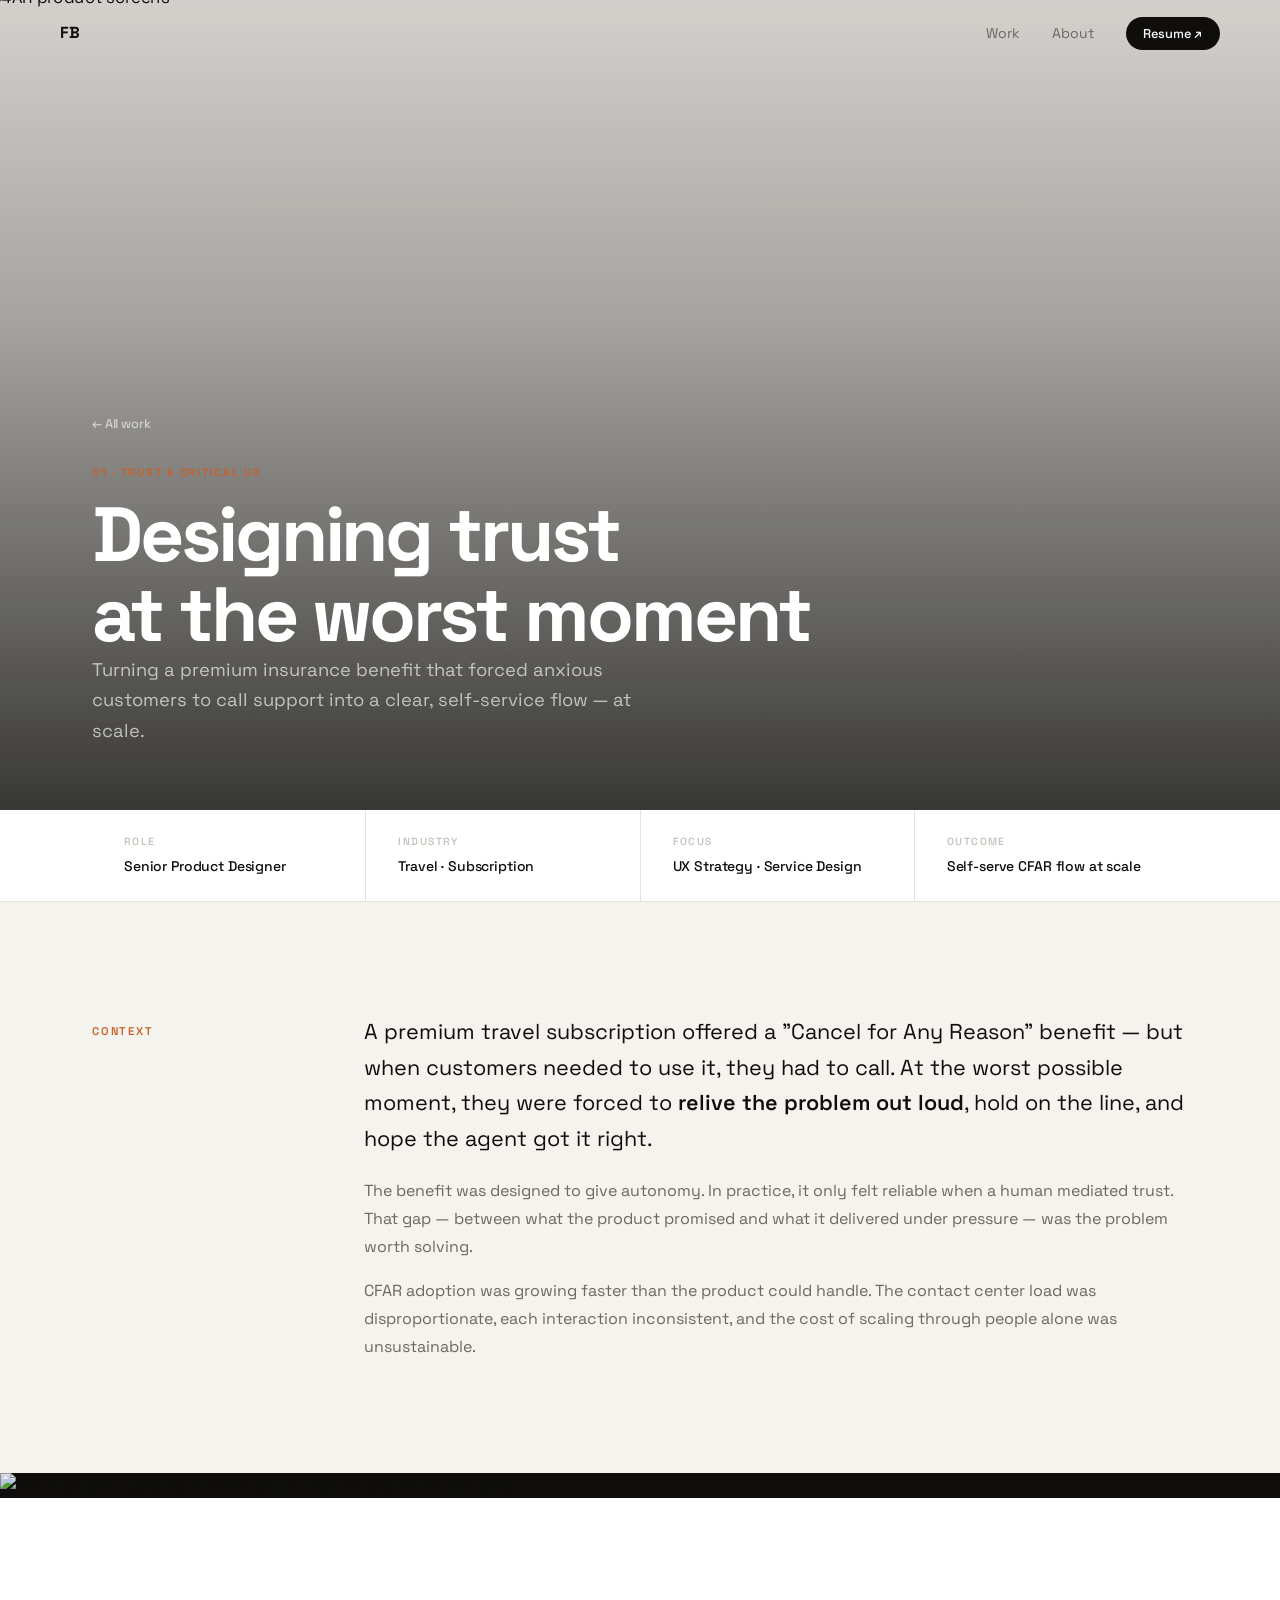
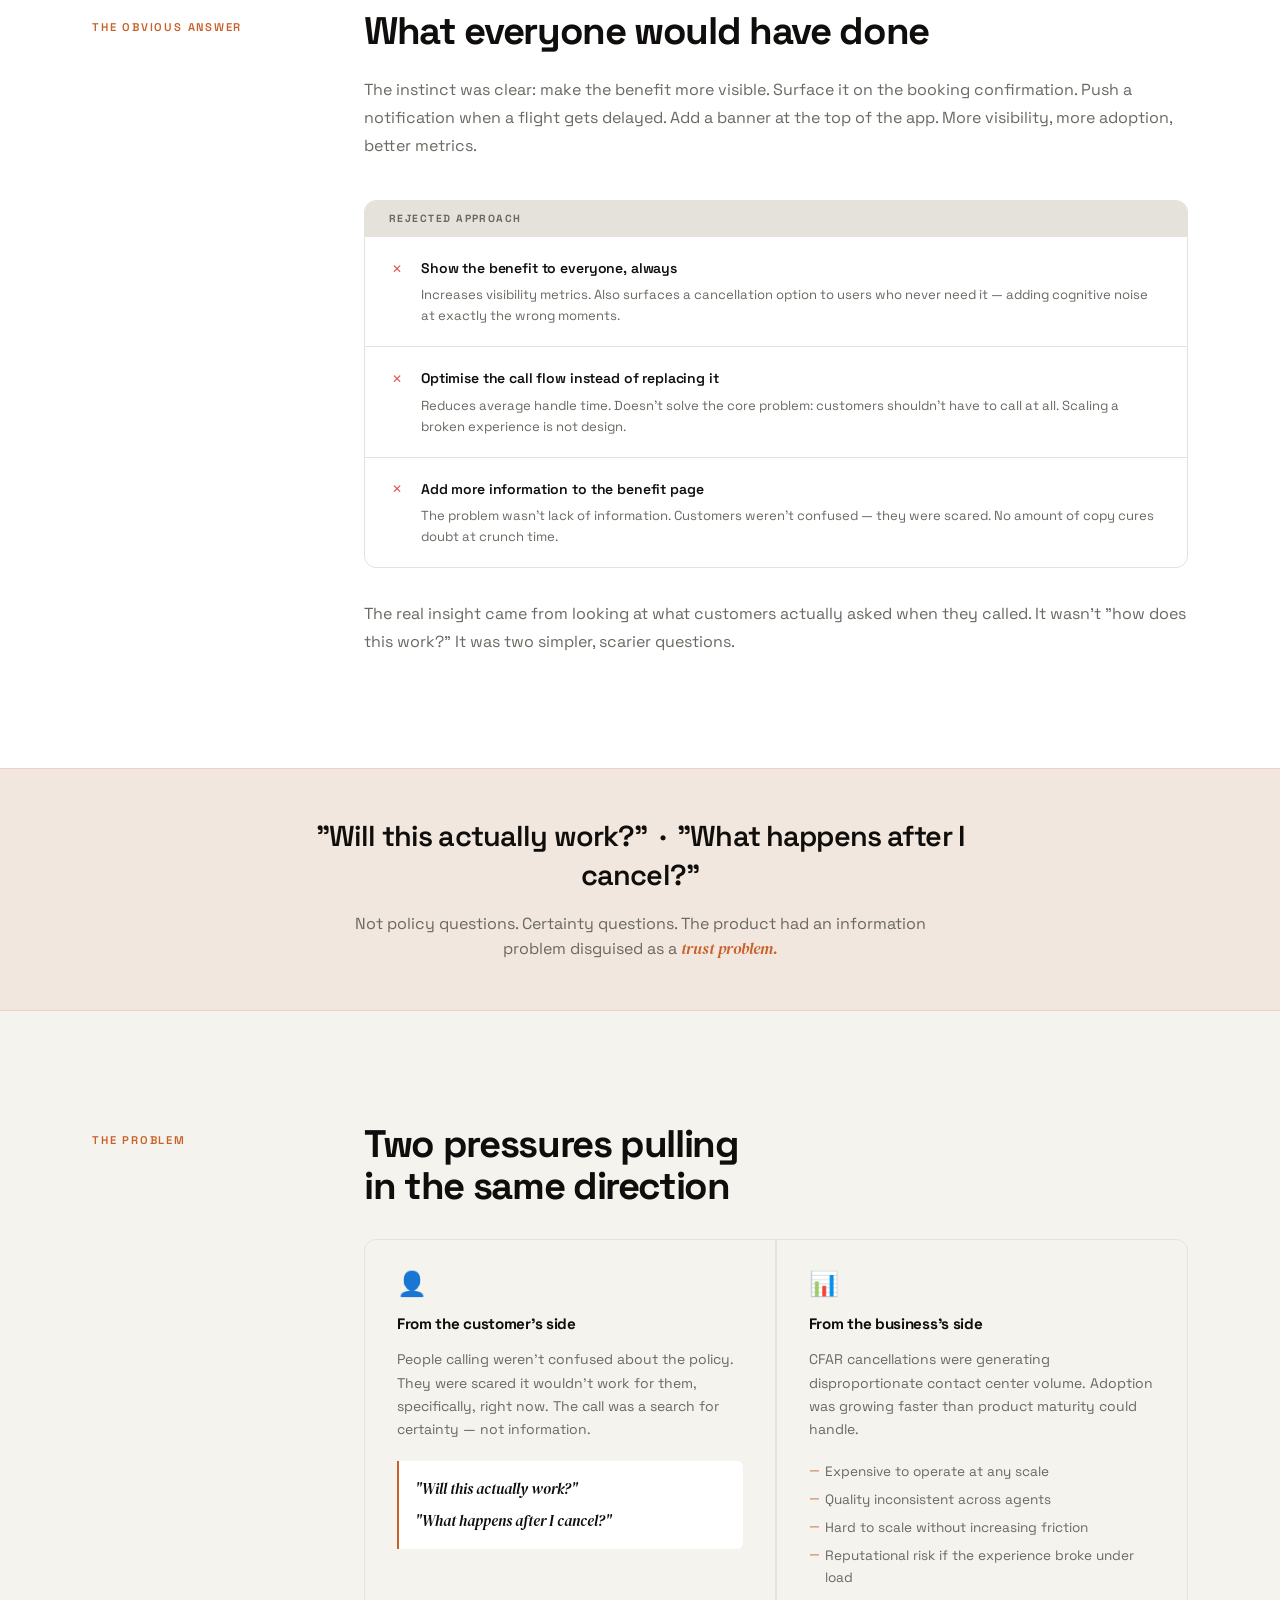
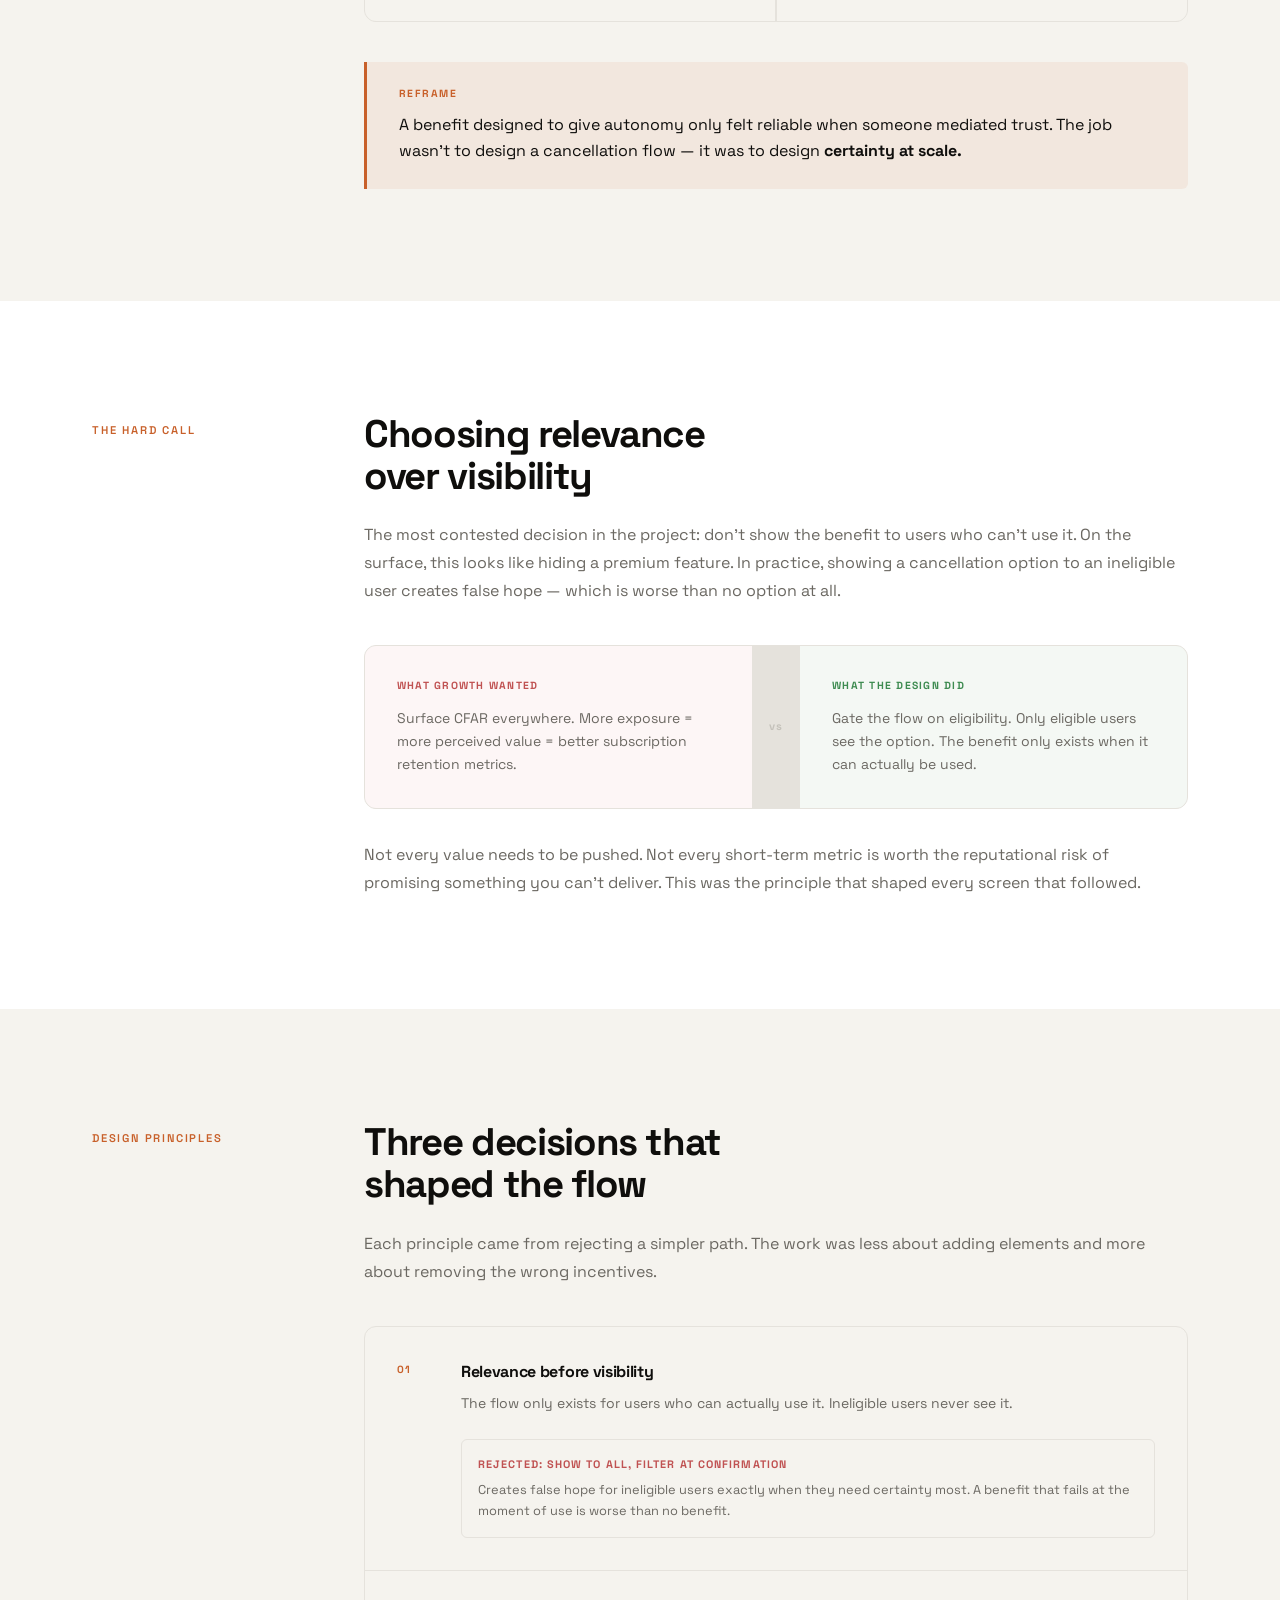
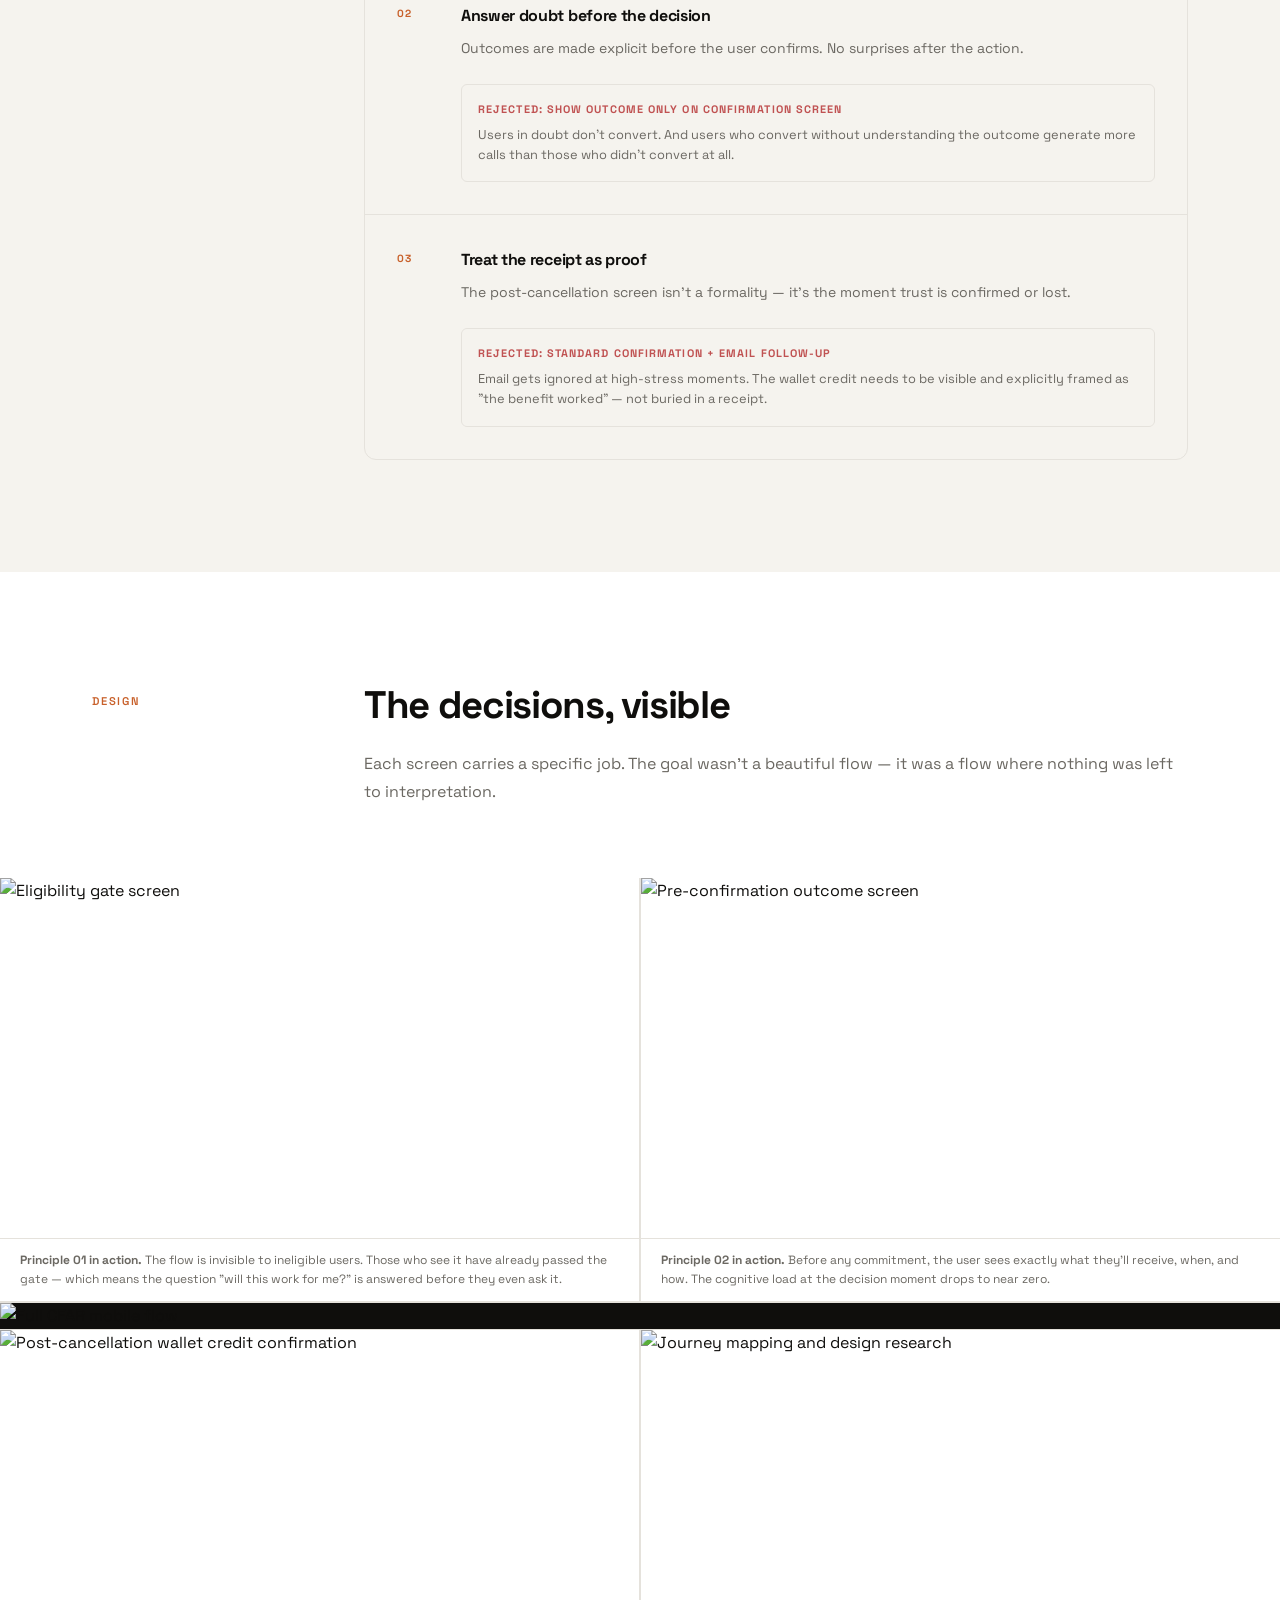
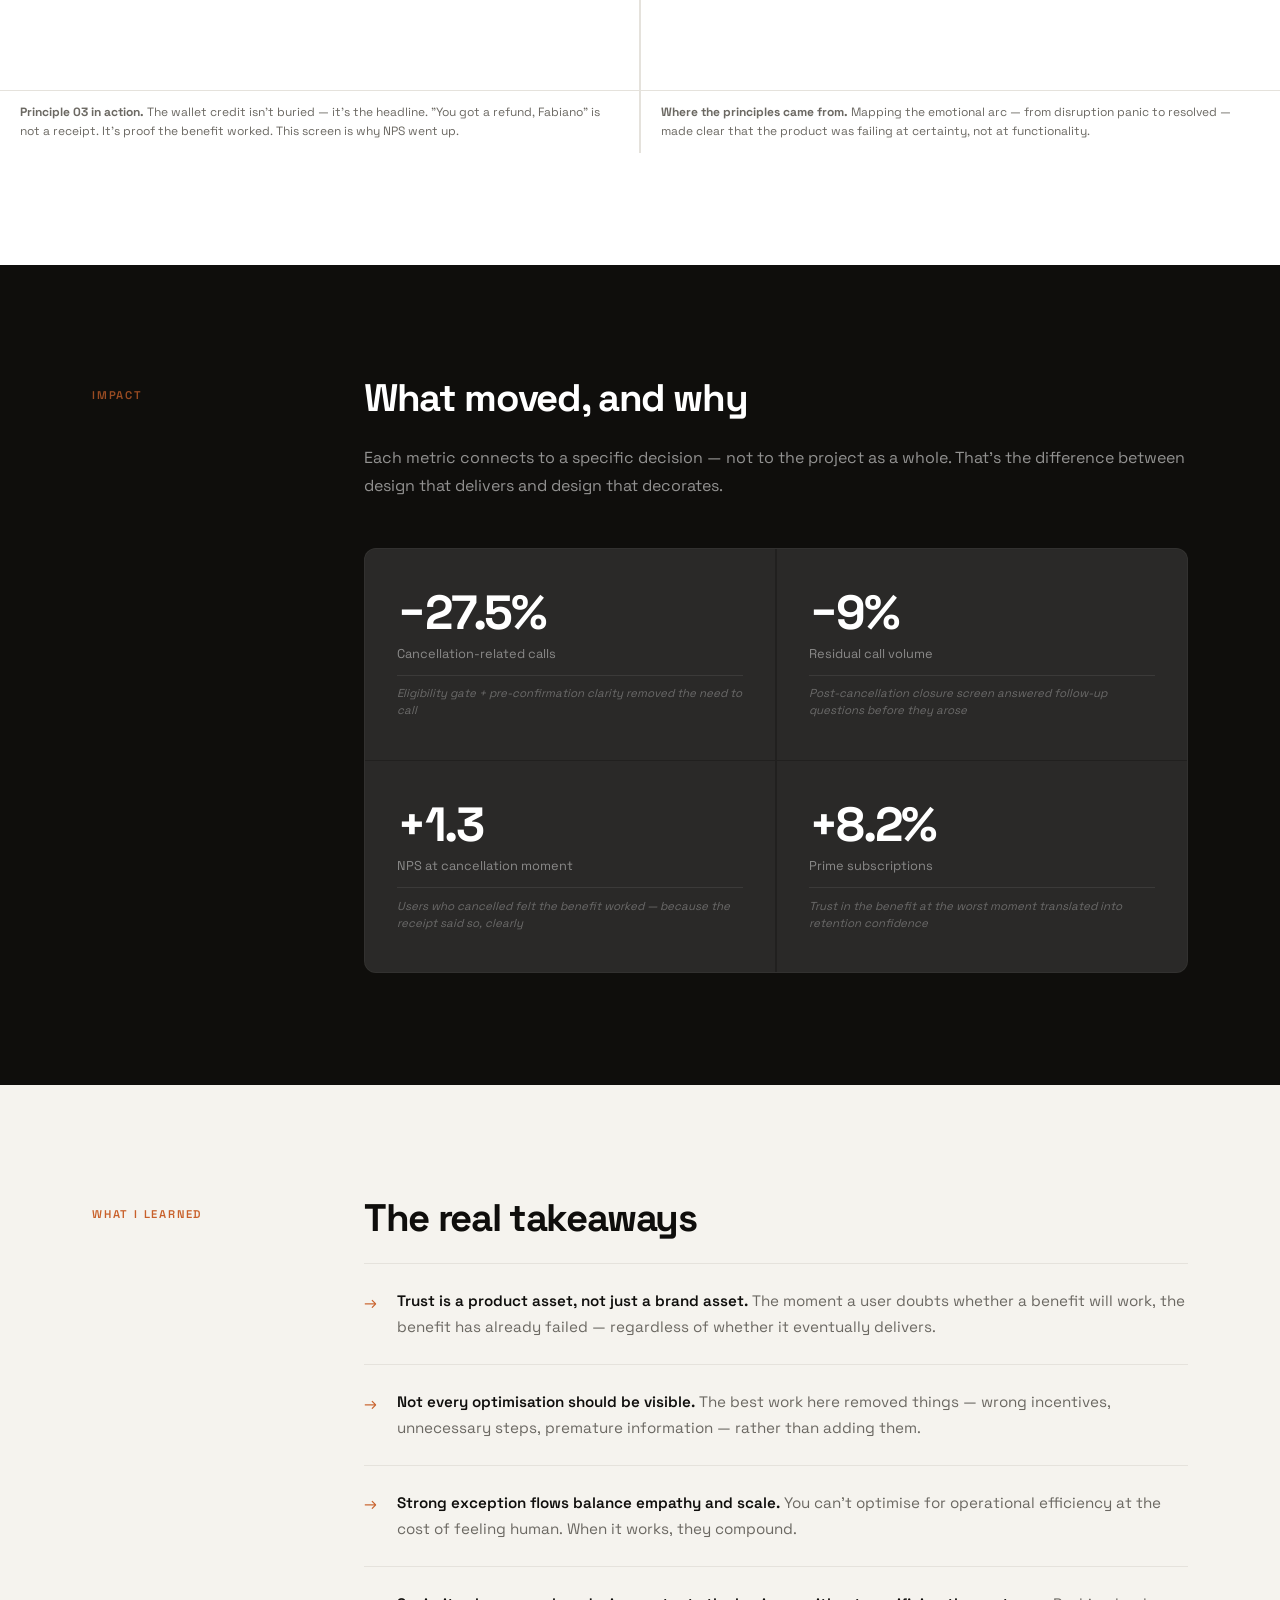
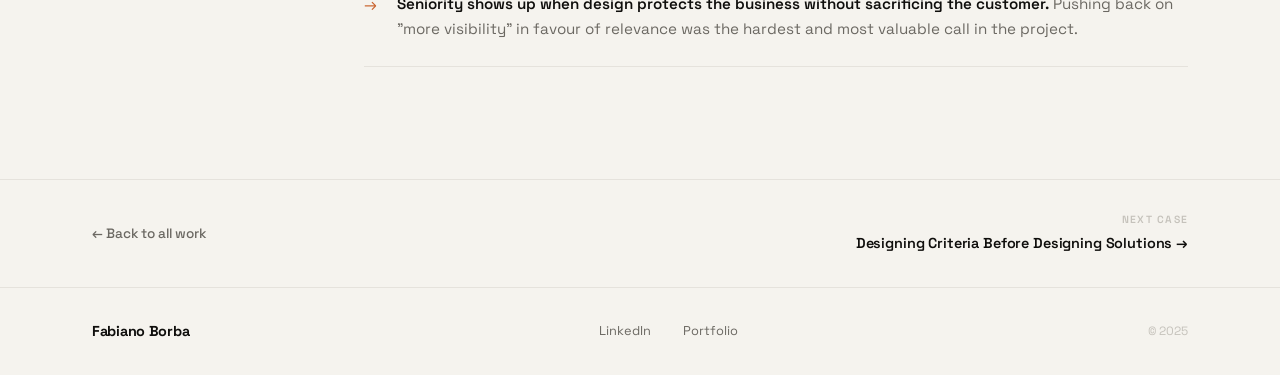
==== commit 6e49963c: "Restructure C4AR case study with stronger narrative - Add rejected approaches section with rationale" ====
--- a/docs/case-c4ar.html
+++ b/docs/case-c4ar.html
@@ -75,7 +75,7 @@
 
   <main class="cs-body">
 
-    <!-- CONTEXT -->
+    <!-- 1. CONTEXT -->
     <section class="cs-section">
       <div class="container cs-section__inner cs-section__inner--2col">
         <div class="cs-section__label-col">
@@ -83,45 +83,115 @@
         </div>
         <div class="cs-section__content">
           <p class="cs-lead">
-            A premium travel subscription offered a "Cancel for Any Reason" benefit — but when
-            customers needed to use it, they had to call. At the worst possible moment, they
-            were forced to <strong>relive the problem out loud</strong>, hold on the line,
-            and hope the agent got it right.
+            A premium travel subscription offered a "Cancel for Any Reason" benefit — but
+            when customers needed to use it, they had to call. At the worst possible moment,
+            they were forced to <strong>relive the problem out loud</strong>, hold on the
+            line, and hope the agent got it right.
           </p>
           <p class="cs-body-text">
-            The benefit was designed to give autonomy. In practice, it only felt reliable when
-            a human mediated trust. That gap — between what the product promised and what it
-            delivered at crunch time — was the problem worth solving.
-          </p>
-        </div>
-      </div>
-    </section>
-
-    <!-- FULL IMAGE -->
+            The benefit was designed to give autonomy. In practice, it only felt reliable
+            when a human mediated trust. That gap — between what the product promised and
+            what it delivered under pressure — was the problem worth solving.
+          </p>
+          <p class="cs-body-text" style="margin-top:1rem">
+            CFAR adoption was growing faster than the product could handle. The contact
+            center load was disproportionate, each interaction inconsistent, and the cost
+            of scaling through people alone was unsustainable.
+          </p>
+        </div>
+      </div>
+    </section>
+
+    <!-- FULL IMAGE 1 -->
     <div class="cs-full-img">
       <img
         src="https://assets.zyrosite.com/cdn-cgi/image/format=auto,w=1920,fit=crop/3LlCawH9FEhHTnpH/chatgpt-image-feb-2-2026-07_21_08-pm-uXnkkc8kGMLNfHGL.png"
-        alt="Customer journey context — high-stress travel disruption"
+        alt="The moment customers had to call — high-stress travel disruption"
         loading="lazy"
       />
     </div>
 
-    <!-- WHERE NEEDS CONVERGED -->
+    <!-- 2. THE OBVIOUS ANSWER — AND WHY IT WAS WRONG -->
+    <section class="cs-section cs-section--alt">
+      <div class="container cs-section__inner cs-section__inner--2col">
+        <div class="cs-section__label-col">
+          <span class="section-label">The obvious answer</span>
+        </div>
+        <div class="cs-section__content">
+          <h2 class="cs-h2">What everyone would have done</h2>
+          <p class="cs-body-text cs-body-text--intro">
+            The instinct was clear: make the benefit more visible. Surface it on the booking
+            confirmation. Push a notification when a flight gets delayed. Add a banner at
+            the top of the app. More visibility, more adoption, better metrics.
+          </p>
+
+          <div class="cs-rejected-box">
+            <div class="cs-rejected__header">
+              <span class="cs-rejected__label">Rejected approach</span>
+            </div>
+            <div class="cs-rejected__items">
+              <div class="cs-rejected__item">
+                <span class="cs-rejected__x">✕</span>
+                <div>
+                  <strong>Show the benefit to everyone, always</strong>
+                  <p>Increases visibility metrics. Also surfaces a cancellation option to users who never need it — adding cognitive noise at exactly the wrong moments.</p>
+                </div>
+              </div>
+              <div class="cs-rejected__item">
+                <span class="cs-rejected__x">✕</span>
+                <div>
+                  <strong>Optimise the call flow instead of replacing it</strong>
+                  <p>Reduces average handle time. Doesn't solve the core problem: customers shouldn't have to call at all. Scaling a broken experience is not design.</p>
+                </div>
+              </div>
+              <div class="cs-rejected__item">
+                <span class="cs-rejected__x">✕</span>
+                <div>
+                  <strong>Add more information to the benefit page</strong>
+                  <p>The problem wasn't lack of information. Customers weren't confused — they were scared. No amount of copy cures doubt at crunch time.</p>
+                </div>
+              </div>
+            </div>
+          </div>
+
+          <p class="cs-body-text" style="margin-top: 2rem">
+            The real insight came from looking at what customers actually asked when they
+            called. It wasn't "how does this work?" It was two simpler, scarier questions.
+          </p>
+        </div>
+      </div>
+    </section>
+
+    <!-- INSIGHT BAR -->
+    <div class="cs-insight-bar">
+      <div class="container">
+        <p class="cs-insight-text">
+          "Will this actually work?"&nbsp;&nbsp;·&nbsp;&nbsp;"What happens after I cancel?"
+        </p>
+        <p class="cs-insight-sub">
+          Not policy questions. Certainty questions. The product had an information problem
+          disguised as a <em>trust problem.</em>
+        </p>
+      </div>
+    </div>
+
+    <!-- 3. THE REAL PROBLEM -->
     <section class="cs-section">
       <div class="container cs-section__inner cs-section__inner--2col">
         <div class="cs-section__label-col">
-          <span class="section-label">The Problem</span>
-        </div>
-        <div class="cs-section__content">
-          <h2 class="cs-h2">Where customer anxiety<br />met operational cost</h2>
+          <span class="section-label">The problem</span>
+        </div>
+        <div class="cs-section__content">
+          <h2 class="cs-h2">Two pressures pulling<br />in the same direction</h2>
+
           <div class="cs-two-panel">
-
             <div class="cs-panel">
               <div class="cs-panel__icon">👤</div>
               <h3 class="cs-panel__title">From the customer's side</h3>
               <p class="cs-panel__text">
-                The most common questions weren't about policy details. They were about certainty.
-                People weren't confused — they were scared.
+                People calling weren't confused about the policy. They were scared it
+                wouldn't work for them, specifically, right now. The call was a search
+                for certainty — not information.
               </p>
               <div class="cs-callout">
                 <span>"Will this actually work?"</span>
@@ -133,126 +203,176 @@
               <div class="cs-panel__icon">📊</div>
               <h3 class="cs-panel__title">From the business's side</h3>
               <p class="cs-panel__text">
-                CFAR cancellations were generating a disproportionate volume of contact center
-                contacts. Adoption was growing faster than product maturity could handle.
+                CFAR cancellations were generating disproportionate contact center volume.
+                Adoption was growing faster than product maturity could handle.
               </p>
               <ul class="cs-list">
-                <li>Expensive to operate at scale</li>
-                <li>Inconsistent across agents</li>
+                <li>Expensive to operate at any scale</li>
+                <li>Quality inconsistent across agents</li>
                 <li>Hard to scale without increasing friction</li>
+                <li>Reputational risk if the experience broke under load</li>
               </ul>
             </div>
-
-          </div>
-        </div>
-      </div>
-    </section>
-
-    <!-- INSIGHT QUOTE -->
-    <div class="cs-insight-bar">
-      <div class="container">
-        <p class="cs-insight-text">
-          A benefit designed to give autonomy only felt reliable when someone
-          <em>mediated</em> trust. That's not a feature. That's a design debt.
-        </p>
-      </div>
-    </div>
-
-    <!-- COMPANY LOGOS -->
-    <div class="cs-img-band">
-      <img
-        src="https://assets.zyrosite.com/cdn-cgi/image/format=auto,w=1440,h=64,fit=crop,trim=1.7560975609756098;0;1.7560975609756098;0/3LlCawH9FEhHTnpH/group-189-cD3IpcI45jl8feC1.png"
-        alt="Partner ecosystem"
-        loading="lazy"
-        class="cs-img-band__img"
-      />
-    </div>
-
-    <!-- APPROACH -->
+          </div>
+
+          <div class="cs-reframe">
+            <span class="cs-reframe__label">Reframe</span>
+            <p class="cs-reframe__text">
+              A benefit designed to give autonomy only felt reliable when someone mediated trust.
+              The job wasn't to design a cancellation flow — it was to design
+              <strong>certainty at scale.</strong>
+            </p>
+          </div>
+        </div>
+      </div>
+    </section>
+
+    <!-- 4. THE HARD CALL -->
     <section class="cs-section cs-section--alt">
       <div class="container cs-section__inner cs-section__inner--2col">
         <div class="cs-section__label-col">
-          <span class="section-label">Design Approach</span>
-        </div>
-        <div class="cs-section__content">
-          <h2 class="cs-h2">Three principles that guided<br />every decision</h2>
+          <span class="section-label">The hard call</span>
+        </div>
+        <div class="cs-section__content">
+          <h2 class="cs-h2">Choosing relevance<br />over visibility</h2>
           <p class="cs-body-text cs-body-text--intro">
-            The work was less about adding elements and more about removing the wrong incentives.
-            Three pillars shaped the entire flow.
+            The most contested decision in the project: don't show the benefit to users
+            who can't use it. On the surface, this looks like hiding a premium feature.
+            In practice, showing a cancellation option to an ineligible user creates
+            false hope — which is worse than no option at all.
+          </p>
+
+          <div class="cs-decision">
+            <div class="cs-decision__side cs-decision__side--no">
+              <span class="cs-decision__marker">What growth wanted</span>
+              <p>Surface CFAR everywhere. More exposure = more perceived value = better subscription retention metrics.</p>
+            </div>
+            <div class="cs-decision__divider" aria-hidden="true">vs</div>
+            <div class="cs-decision__side cs-decision__side--yes">
+              <span class="cs-decision__marker">What the design did</span>
+              <p>Gate the flow on eligibility. Only eligible users see the option. The benefit only exists when it can actually be used.</p>
+            </div>
+          </div>
+
+          <p class="cs-body-text" style="margin-top: 2rem">
+            Not every value needs to be pushed. Not every short-term metric is worth the
+            reputational risk of promising something you can't deliver.
+            This was the principle that shaped every screen that followed.
+          </p>
+        </div>
+      </div>
+    </section>
+
+    <!-- 5. THREE PRINCIPLES -->
+    <section class="cs-section">
+      <div class="container cs-section__inner cs-section__inner--2col">
+        <div class="cs-section__label-col">
+          <span class="section-label">Design principles</span>
+        </div>
+        <div class="cs-section__content">
+          <h2 class="cs-h2">Three decisions that<br />shaped the flow</h2>
+          <p class="cs-body-text cs-body-text--intro">
+            Each principle came from rejecting a simpler path. The work was less about
+            adding elements and more about removing the wrong incentives.
           </p>
 
           <div class="cs-pillars">
-
             <div class="cs-pillar">
               <div class="cs-pillar__num">01</div>
-              <h3 class="cs-pillar__title">Relevance before visibility</h3>
-              <p class="cs-pillar__text">
-                The flow should only exist for people who could actually use it.
-                Showing a benefit to ineligible users erodes trust faster than not showing it at all.
-                Not every value needs to be pushed.
-              </p>
+              <div class="cs-pillar__body">
+                <h3 class="cs-pillar__title">Relevance before visibility</h3>
+                <p class="cs-pillar__text">
+                  The flow only exists for users who can actually use it. Ineligible users
+                  never see it.
+                </p>
+                <div class="cs-pillar__rejected">
+                  <span>Rejected: show to all, filter at confirmation</span>
+                  <p>Creates false hope for ineligible users exactly when they need certainty most. A benefit that fails at the moment of use is worse than no benefit.</p>
+                </div>
+              </div>
             </div>
 
             <div class="cs-pillar">
               <div class="cs-pillar__num">02</div>
-              <h3 class="cs-pillar__title">Reduce cognitive load at the moment of doubt</h3>
-              <p class="cs-pillar__text">
-                Provide the right information at the right time. Answer the key doubts before
-                the confirmation step. Make outcomes predictable. Avoid post-action surprises.
-                Reducing cognitive load protects both conversion and trust.
-              </p>
+              <div class="cs-pillar__body">
+                <h3 class="cs-pillar__title">Answer doubt before the decision</h3>
+                <p class="cs-pillar__text">
+                  Outcomes are made explicit before the user confirms. No surprises
+                  after the action.
+                </p>
+                <div class="cs-pillar__rejected">
+                  <span>Rejected: show outcome only on confirmation screen</span>
+                  <p>Users in doubt don't convert. And users who convert without understanding the outcome generate more calls than those who didn't convert at all.</p>
+                </div>
+              </div>
             </div>
 
             <div class="cs-pillar">
               <div class="cs-pillar__num">03</div>
-              <h3 class="cs-pillar__title">Close the loop after the action</h3>
-              <p class="cs-pillar__text">
-                The post-cancellation experience is not a receipt — it's the moment trust is either
-                confirmed or lost. Treat wallet credit as proof the benefit worked. Factual confirmation,
-                straightforward guidance, explicit next steps.
-              </p>
-            </div>
-
-          </div>
-        </div>
-      </div>
-    </section>
-
-    <!-- SCREENS -->
-    <section class="cs-section">
+              <div class="cs-pillar__body">
+                <h3 class="cs-pillar__title">Treat the receipt as proof</h3>
+                <p class="cs-pillar__text">
+                  The post-cancellation screen isn't a formality — it's the moment
+                  trust is confirmed or lost.
+                </p>
+                <div class="cs-pillar__rejected">
+                  <span>Rejected: standard confirmation + email follow-up</span>
+                  <p>Email gets ignored at high-stress moments. The wallet credit needs to be visible and explicitly framed as "the benefit worked" — not buried in a receipt.</p>
+                </div>
+              </div>
+            </div>
+          </div>
+        </div>
+      </div>
+    </section>
+
+    <!-- 6. DESIGN IN ACTION -->
+    <section class="cs-section cs-section--alt">
       <div class="container cs-section__inner cs-section__inner--2col">
         <div class="cs-section__label-col">
           <span class="section-label">Design</span>
         </div>
         <div class="cs-section__content">
-          <h2 class="cs-h2">The flow in practice</h2>
+          <h2 class="cs-h2">The decisions, visible</h2>
+          <p class="cs-body-text cs-body-text--intro">
+            Each screen carries a specific job. The goal wasn't a beautiful flow —
+            it was a flow where nothing was left to interpretation.
+          </p>
         </div>
       </div>
 
       <div class="cs-screens">
         <div class="cs-screens__row">
-          <figure class="cs-figure cs-figure--wide">
+          <figure class="cs-figure">
             <img
               src="https://assets.zyrosite.com/cdn-cgi/image/format=auto,w=768,h=730,fit=crop,trim=43.2;0;43.2;0/3LlCawH9FEhHTnpH/group-3-1XmoSxBNhhzGJcly.png"
-              alt="CFAR flow — eligibility and benefit reveal"
+              alt="Eligibility gate screen"
               loading="lazy"
             />
-            <figcaption>Eligibility gate — only eligible users enter the flow</figcaption>
+            <figcaption>
+              <strong>Principle 01 in action.</strong> The flow is invisible to ineligible users.
+              Those who see it have already passed the gate — which means the question
+              "will this work for me?" is answered before they even ask it.
+            </figcaption>
           </figure>
           <figure class="cs-figure">
             <img
               src="https://assets.zyrosite.com/cdn-cgi/image/format=auto,w=768,h=1159,fit=crop,trim=0;19.937799043062203;0;19.937799043062203/3LlCawH9FEhHTnpH/group-1895-W0ehDdaWyEGZIdEs.png"
-              alt="CFAR flow — confirmation and outcome preview"
+              alt="Pre-confirmation outcome screen"
               loading="lazy"
             />
-            <figcaption>Pre-confirmation — outcomes made predictable before the decision</figcaption>
+            <figcaption>
+              <strong>Principle 02 in action.</strong> Before any commitment, the user sees
+              exactly what they'll receive, when, and how. The cognitive load at the
+              decision moment drops to near zero.
+            </figcaption>
           </figure>
         </div>
 
         <div class="cs-screens__hero-img">
           <img
             src="https://assets.zyrosite.com/cdn-cgi/image/format=auto,w=1920,fit=crop/3LlCawH9FEhHTnpH/iphone-12-pro-ozqugc20vG34kN7j.png"
-            alt="CFAR mobile experience — full device view"
+            alt="Full CFAR mobile flow"
             loading="lazy"
           />
         </div>
@@ -261,68 +381,71 @@
           <figure class="cs-figure">
             <img
               src="https://assets.zyrosite.com/cdn-cgi/image/format=auto,w=768,h=730,fit=crop,trim=0;75.0077519379845;0;75.0077519379845/3LlCawH9FEhHTnpH/rectangle2-d9ntEJhmEhVfpBpL.png"
-              alt="Post-cancellation confirmation — wallet credit confirmation"
+              alt="Post-cancellation wallet credit confirmation"
               loading="lazy"
             />
-            <figcaption>Post-cancellation — credit confirmation as proof the benefit worked</figcaption>
+            <figcaption>
+              <strong>Principle 03 in action.</strong> The wallet credit isn't buried — it's
+              the headline. "You got a refund, Fabiano" is not a receipt. It's proof
+              the benefit worked. This screen is why NPS went up.
+            </figcaption>
           </figure>
-          <figure class="cs-figure cs-figure--wide">
+          <figure class="cs-figure">
             <img
               src="https://assets.zyrosite.com/cdn-cgi/image/format=auto,w=768,h=514,fit=crop/3LlCawH9FEhHTnpH/chatgpt-image-feb-2-2026-07_02_50-pm-CBBDxSiYQBqGERi3.png"
-              alt="Design context and user journey mapping"
+              alt="Journey mapping and design research"
               loading="lazy"
             />
-            <figcaption>Mapping the emotional journey — from panic to resolved</figcaption>
+            <figcaption>
+              <strong>Where the principles came from.</strong> Mapping the emotional arc —
+              from disruption panic to resolved — made clear that the product was failing
+              at certainty, not at functionality.
+            </figcaption>
           </figure>
         </div>
       </div>
     </section>
 
-    <!-- IMPACT -->
+    <!-- 7. IMPACT — connected to decisions -->
     <section class="cs-section cs-section--dark">
       <div class="container cs-section__inner cs-section__inner--2col">
         <div class="cs-section__label-col">
-          <span class="section-label" style="color: rgba(200,96,42,0.75)">Impact</span>
-        </div>
-        <div class="cs-section__content">
-          <h2 class="cs-h2" style="color:#fff">Numbers that matter</h2>
-          <p class="cs-body-text" style="color:rgba(255,255,255,0.55); margin-bottom: 3rem;">
-            Customer autonomy and operational efficiency aren't opposing forces.
-            This project proved they compound.
+          <span class="section-label" style="color:rgba(200,96,42,0.75)">Impact</span>
+        </div>
+        <div class="cs-section__content">
+          <h2 class="cs-h2" style="color:#fff">What moved, and why</h2>
+          <p class="cs-body-text" style="color:rgba(255,255,255,0.55); margin-bottom:3rem">
+            Each metric connects to a specific decision — not to the project as a whole.
+            That's the difference between design that delivers and design that decorates.
           </p>
 
           <div class="cs-metrics">
+            <div class="cs-metric">
+              <span class="cs-metric__val">−27.5%</span>
+              <span class="cs-metric__label">Cancellation-related calls</span>
+              <span class="cs-metric__reason">Eligibility gate + pre-confirmation clarity removed the need to call</span>
+            </div>
+            <div class="cs-metric">
+              <span class="cs-metric__val">−9%</span>
+              <span class="cs-metric__label">Residual call volume</span>
+              <span class="cs-metric__reason">Post-cancellation closure screen answered follow-up questions before they arose</span>
+            </div>
+            <div class="cs-metric">
+              <span class="cs-metric__val">+1.3</span>
+              <span class="cs-metric__label">NPS at cancellation moment</span>
+              <span class="cs-metric__reason">Users who cancelled felt the benefit worked — because the receipt said so, clearly</span>
+            </div>
             <div class="cs-metric">
               <span class="cs-metric__val">+8.2%</span>
               <span class="cs-metric__label">Prime subscriptions</span>
-            </div>
-            <div class="cs-metric">
-              <span class="cs-metric__val">−27.5%</span>
-              <span class="cs-metric__label">Cancellation-related<br />contact center calls</span>
-            </div>
-            <div class="cs-metric">
-              <span class="cs-metric__val">−9%</span>
-              <span class="cs-metric__label">Additional reduction in<br />residual call volume</span>
-            </div>
-            <div class="cs-metric">
-              <span class="cs-metric__val">+1.3</span>
-              <span class="cs-metric__label">NPS points at the<br />cancellation moment</span>
-            </div>
-          </div>
-        </div>
-      </div>
-    </section>
-
-    <!-- FINAL IMAGE -->
-    <div class="cs-full-img">
-      <img
-        src="https://assets.zyrosite.com/cdn-cgi/image/format=auto,w=1920,fit=crop/3LlCawH9FEhHTnpH/screenshot-2026-02-02-at-19.47.44-pMPrraUlxF9SdfiR.png"
-        alt="Final design overview"
-        loading="lazy"
-      />
-    </div>
-
-    <!-- TAKEAWAYS -->
+              <span class="cs-metric__reason">Trust in the benefit at the worst moment translated into retention confidence</span>
+            </div>
+          </div>
+        </div>
+      </div>
+    </section>
+
+    <!-- 8. TAKEAWAYS -->
     <section class="cs-section">
       <div class="container cs-section__inner cs-section__inner--2col">
         <div class="cs-section__label-col">
@@ -333,19 +456,19 @@
           <div class="cs-learnings">
             <div class="cs-learning">
               <span class="cs-learning__icon">→</span>
-              <p><strong>Trust is a product asset, not just a brand asset.</strong> The moment a user doubts whether a benefit will work, the benefit has already failed — regardless of whether it delivers.</p>
+              <p><strong>Trust is a product asset, not just a brand asset.</strong> The moment a user doubts whether a benefit will work, the benefit has already failed — regardless of whether it eventually delivers.</p>
             </div>
             <div class="cs-learning">
               <span class="cs-learning__icon">→</span>
-              <p><strong>Not every optimisation should be visible.</strong> The best UX work here removed things — wrong incentives, unnecessary steps, premature information — rather than adding them.</p>
+              <p><strong>Not every optimisation should be visible.</strong> The best work here removed things — wrong incentives, unnecessary steps, premature information — rather than adding them.</p>
             </div>
             <div class="cs-learning">
               <span class="cs-learning__icon">→</span>
-              <p><strong>Strong exception flows balance empathy and scale.</strong> Designing for the worst moment requires both — you can't optimise for efficiency at the cost of feeling human.</p>
+              <p><strong>Strong exception flows balance empathy and scale.</strong> You can't optimise for operational efficiency at the cost of feeling human. When it works, they compound.</p>
             </div>
             <div class="cs-learning">
               <span class="cs-learning__icon">→</span>
-              <p><strong>Seniority shows up when design protects the business without sacrificing the customer.</strong> That's the hardest line to walk, and the most important one.</p>
+              <p><strong>Seniority shows up when design protects the business without sacrificing the customer.</strong> Pushing back on "more visibility" in favour of relevance was the hardest and most valuable call in the project.</p>
             </div>
           </div>
         </div>
--- a/docs/case.css
+++ b/docs/case.css
@@ -558,6 +558,227 @@
   letter-spacing: -0.01em;
 }
 
+/* ─── Rejected approach box ─────────────────────────────────────────── */
+
+.cs-rejected-box {
+  border: 1.5px solid var(--border);
+  border-radius: var(--radius-md);
+  overflow: hidden;
+  margin-top: 2rem;
+}
+
+.cs-rejected__header {
+  padding: 0.6rem 1.5rem;
+  background: var(--border);
+  display: flex;
+  align-items: center;
+}
+
+.cs-rejected__label {
+  font-size: 0.65rem;
+  font-weight: 700;
+  letter-spacing: 0.14em;
+  text-transform: uppercase;
+  color: var(--ink-60);
+}
+
+.cs-rejected__items {
+  display: flex;
+  flex-direction: column;
+}
+
+.cs-rejected__item {
+  display: flex;
+  gap: 1rem;
+  padding: 1.25rem 1.5rem;
+  border-bottom: 1px solid var(--border);
+  align-items: flex-start;
+}
+.cs-rejected__item:last-child { border-bottom: none; }
+
+.cs-rejected__x {
+  font-size: 0.75rem;
+  color: #E05252;
+  font-weight: 700;
+  flex-shrink: 0;
+  margin-top: 0.15rem;
+  width: 1rem;
+  text-align: center;
+}
+
+.cs-rejected__item strong {
+  display: block;
+  font-size: 0.875rem;
+  font-weight: 600;
+  color: var(--ink);
+  margin-bottom: 0.3rem;
+  letter-spacing: -0.01em;
+}
+
+.cs-rejected__item p {
+  font-size: 0.82rem;
+  line-height: 1.6;
+  color: var(--ink-60);
+}
+
+/* ─── Insight bar sub-text ──────────────────────────────────────────── */
+
+.cs-insight-sub {
+  font-size: 1rem;
+  line-height: 1.6;
+  color: var(--ink-60);
+  text-align: center;
+  max-width: 600px;
+  margin: 1rem auto 0;
+}
+
+.cs-insight-sub em {
+  font-family: var(--font-serif);
+  font-style: italic;
+  color: var(--accent);
+}
+
+/* ─── Reframe callout ───────────────────────────────────────────────── */
+
+.cs-reframe {
+  margin-top: 2.5rem;
+  padding: 1.5rem 2rem;
+  border-left: 3px solid var(--accent);
+  background: var(--accent-10);
+  border-radius: 0 var(--radius-sm) var(--radius-sm) 0;
+}
+
+.cs-reframe__label {
+  display: block;
+  font-size: 0.65rem;
+  font-weight: 700;
+  letter-spacing: 0.14em;
+  text-transform: uppercase;
+  color: var(--accent);
+  margin-bottom: 0.6rem;
+}
+
+.cs-reframe__text {
+  font-size: 1rem;
+  line-height: 1.65;
+  color: var(--ink);
+}
+
+.cs-reframe__text strong {
+  font-weight: 700;
+}
+
+/* ─── Hard call decision ─────────────────────────────────────────────── */
+
+.cs-decision {
+  display: grid;
+  grid-template-columns: 1fr auto 1fr;
+  gap: 1.5px;
+  background: var(--border);
+  border: 1.5px solid var(--border);
+  border-radius: var(--radius-md);
+  overflow: hidden;
+  margin-top: 2rem;
+}
+
+.cs-decision__side {
+  padding: 2rem;
+  display: flex;
+  flex-direction: column;
+  gap: 0.75rem;
+}
+
+.cs-decision__side--no { background: #FDF6F6; }
+.cs-decision__side--yes { background: #F4F8F4; }
+
+.cs-decision__marker {
+  font-size: 0.65rem;
+  font-weight: 700;
+  letter-spacing: 0.12em;
+  text-transform: uppercase;
+}
+
+.cs-decision__side--no .cs-decision__marker { color: #C05252; }
+.cs-decision__side--yes .cs-decision__marker { color: #3D8B50; }
+
+.cs-decision__side p {
+  font-size: 0.875rem;
+  line-height: 1.65;
+  color: var(--ink-60);
+}
+
+.cs-decision__divider {
+  background: var(--border);
+  display: flex;
+  align-items: center;
+  justify-content: center;
+  padding: 0 1rem;
+  font-size: 0.7rem;
+  font-weight: 700;
+  color: var(--ink-30);
+  letter-spacing: 0.05em;
+}
+
+/* ─── Updated pillars (with body + rejected) ────────────────────────── */
+
+.cs-pillar {
+  padding: 2rem;
+  border-bottom: 1px solid var(--border);
+  display: grid;
+  grid-template-columns: 3rem 1fr;
+  gap: 0 1rem;
+  transition: background 0.2s;
+  align-items: start;
+}
+.cs-pillar:last-child { border-bottom: none; }
+.cs-pillar:hover { background: var(--cream); }
+
+.cs-pillar__body {
+  display: flex;
+  flex-direction: column;
+  gap: 0.5rem;
+}
+
+.cs-pillar__rejected {
+  margin-top: 1rem;
+  padding: 1rem;
+  background: var(--cream);
+  border-radius: var(--radius-sm);
+  border: 1px solid var(--border);
+}
+
+.cs-section--alt .cs-pillar__rejected {
+  background: var(--white);
+}
+
+.cs-pillar__rejected span {
+  display: block;
+  font-size: 0.68rem;
+  font-weight: 700;
+  letter-spacing: 0.1em;
+  text-transform: uppercase;
+  color: #C05252;
+  margin-bottom: 0.4rem;
+}
+
+.cs-pillar__rejected p {
+  font-size: 0.8rem;
+  line-height: 1.6;
+  color: var(--ink-60);
+}
+
+/* ─── Metric reason ─────────────────────────────────────────────────── */
+
+.cs-metric__reason {
+  font-size: 0.72rem;
+  line-height: 1.5;
+  color: rgba(255,255,255,0.3);
+  font-style: italic;
+  margin-top: 0.25rem;
+  border-top: 1px solid rgba(255,255,255,0.08);
+  padding-top: 0.6rem;
+}
+
 /* ─── Scroll fade (reuse from main) ────────────────────────────────── */
 
 .fade-up {
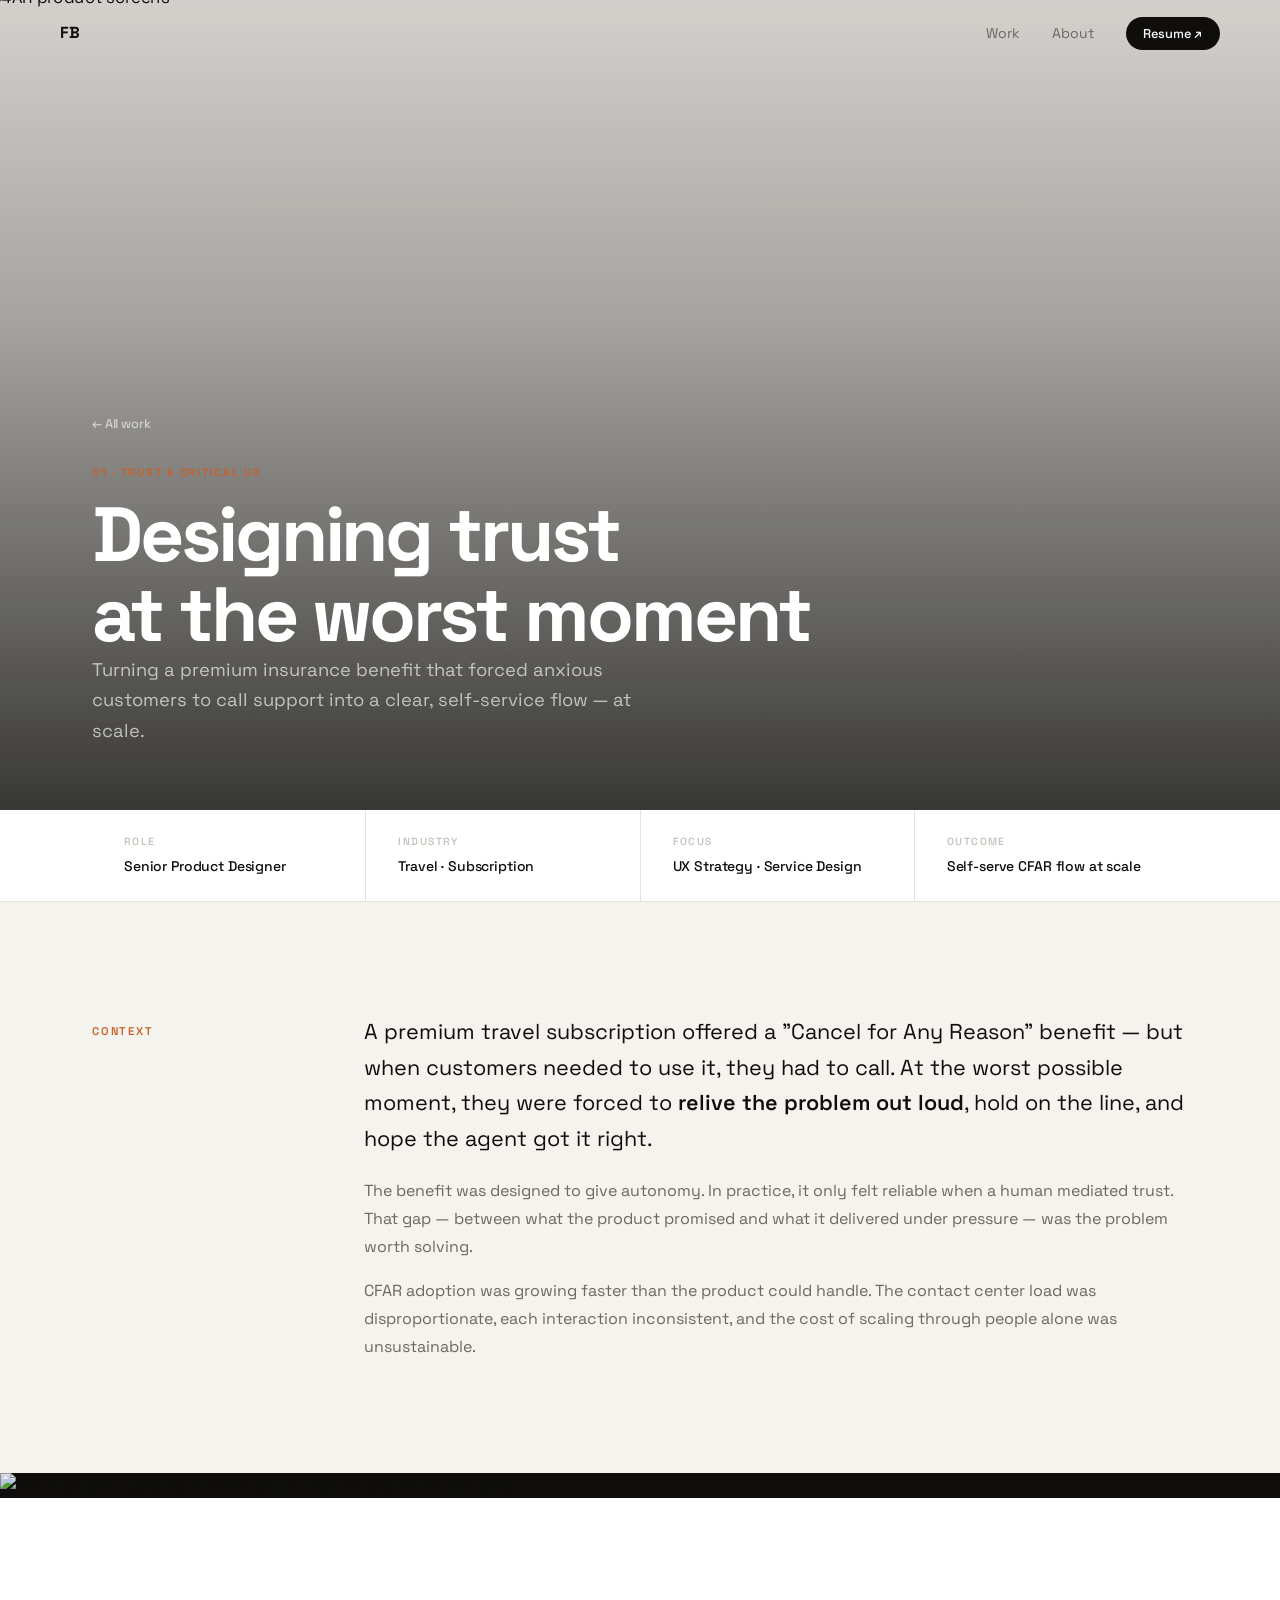
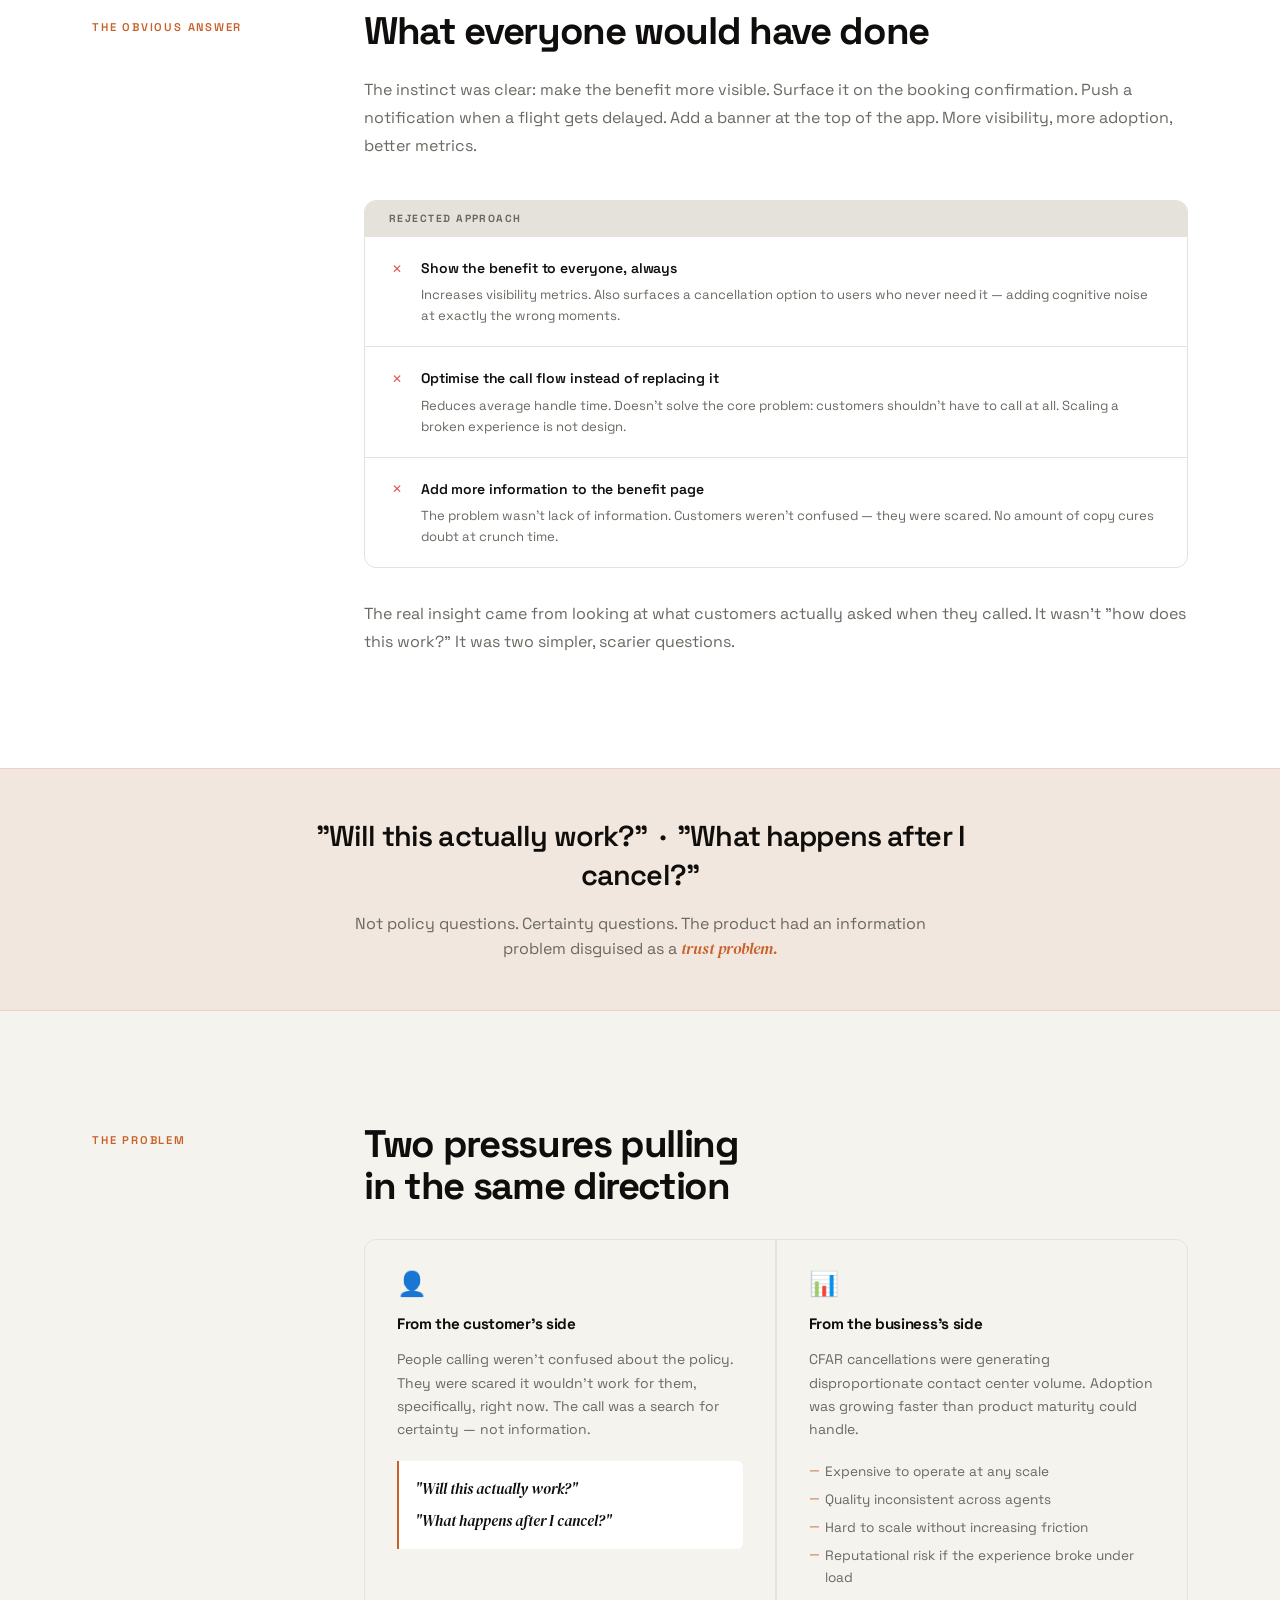
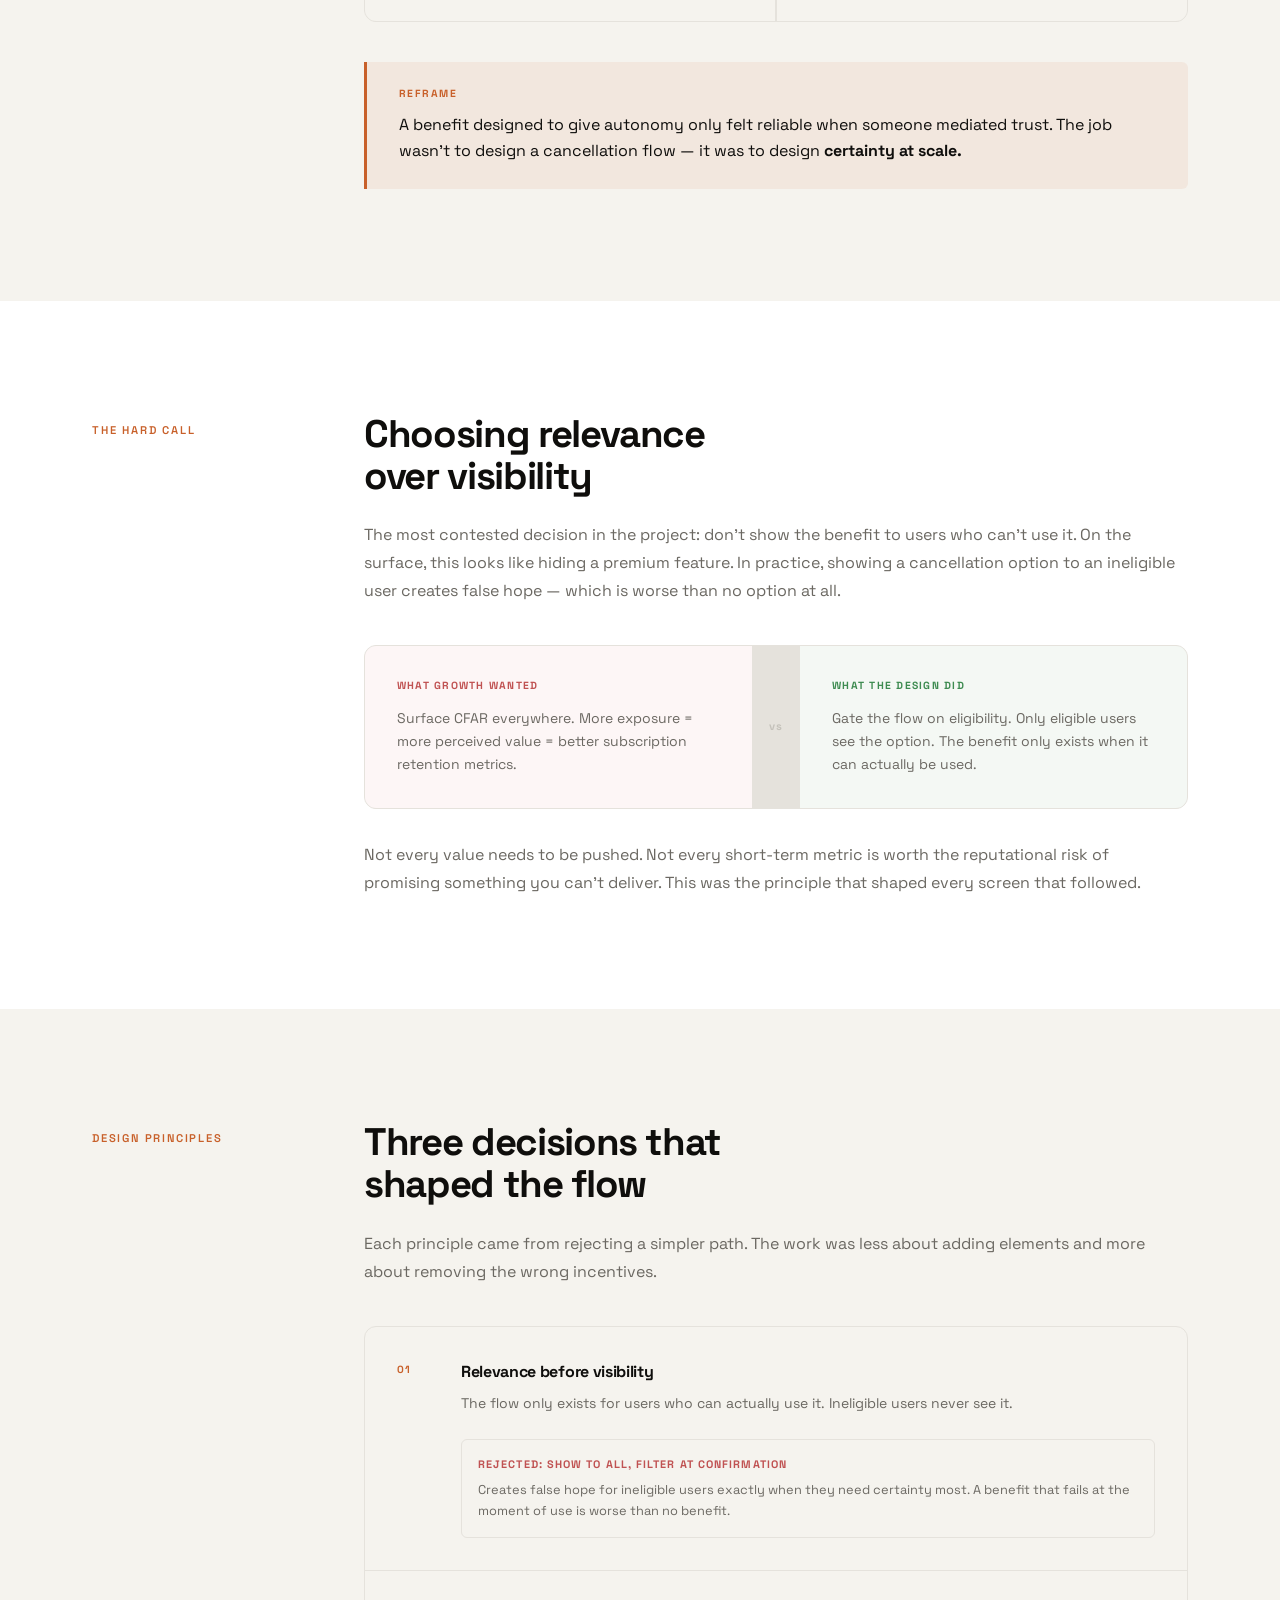
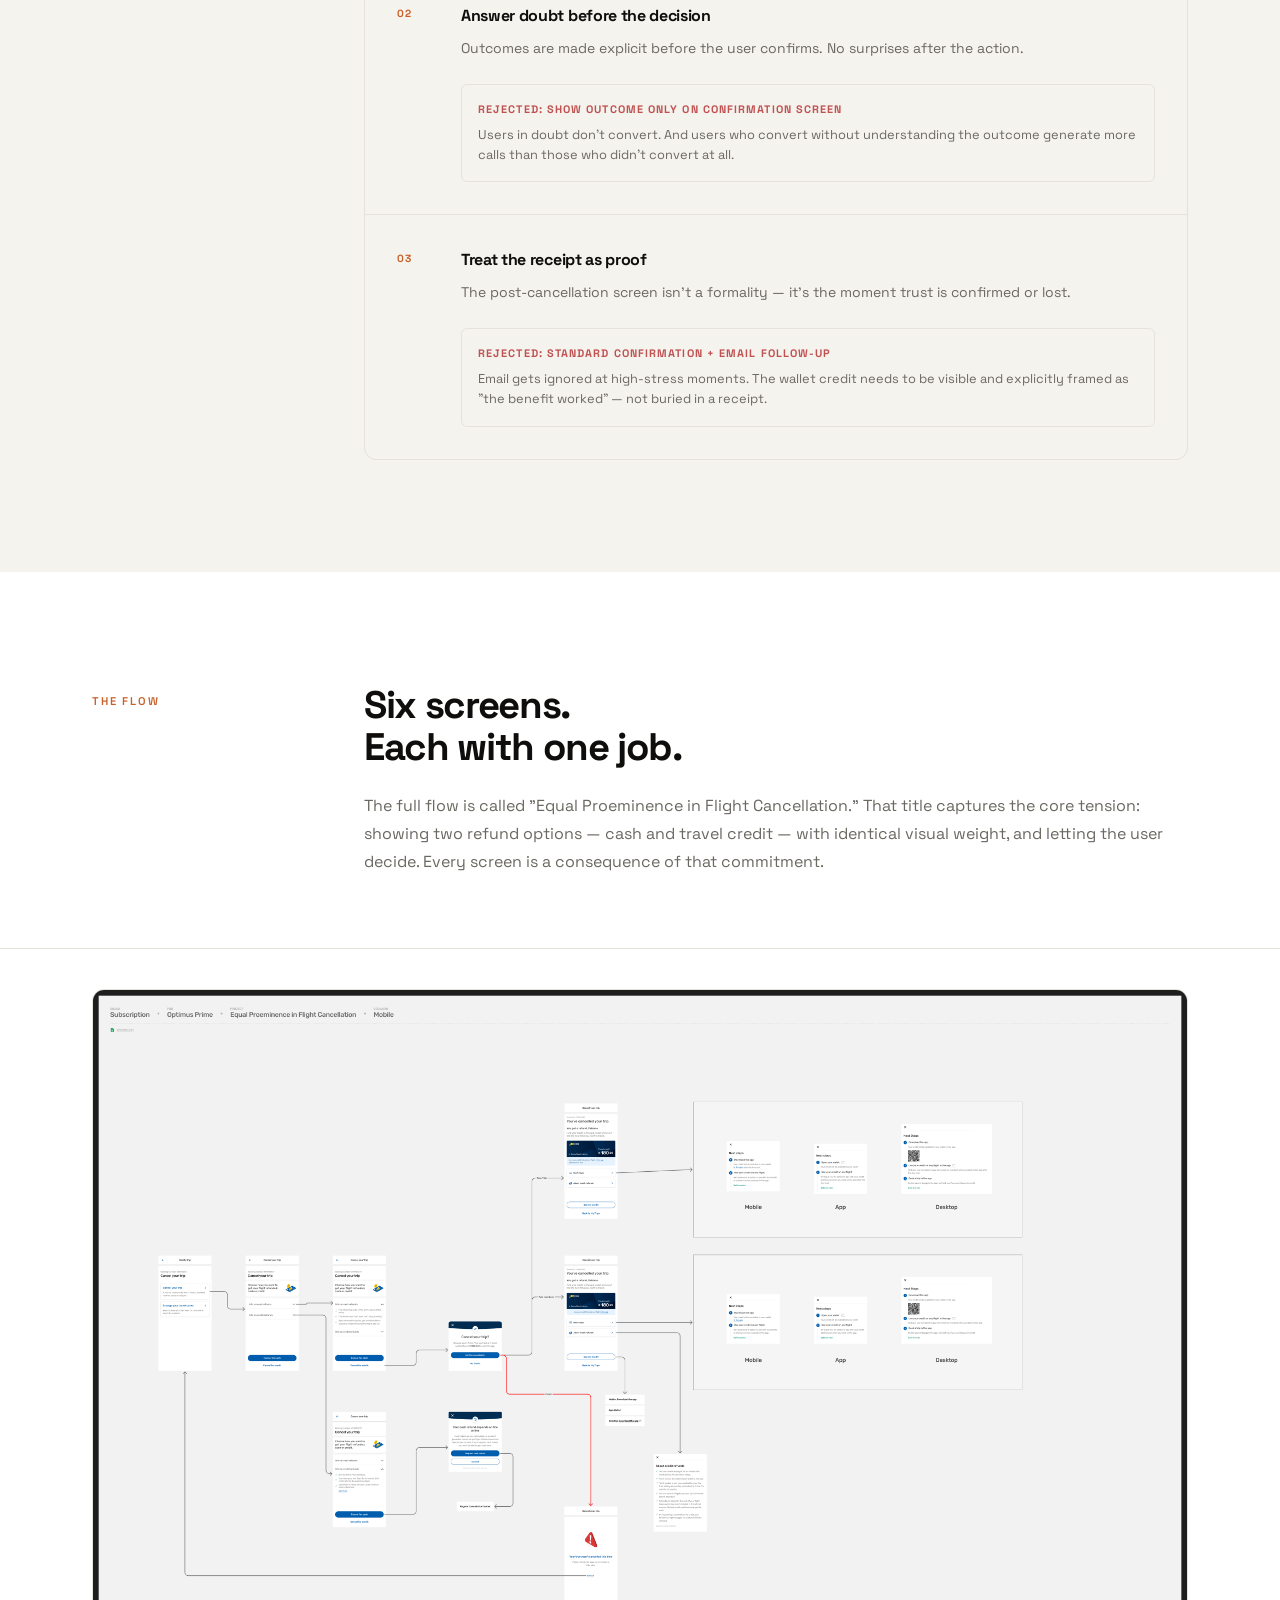
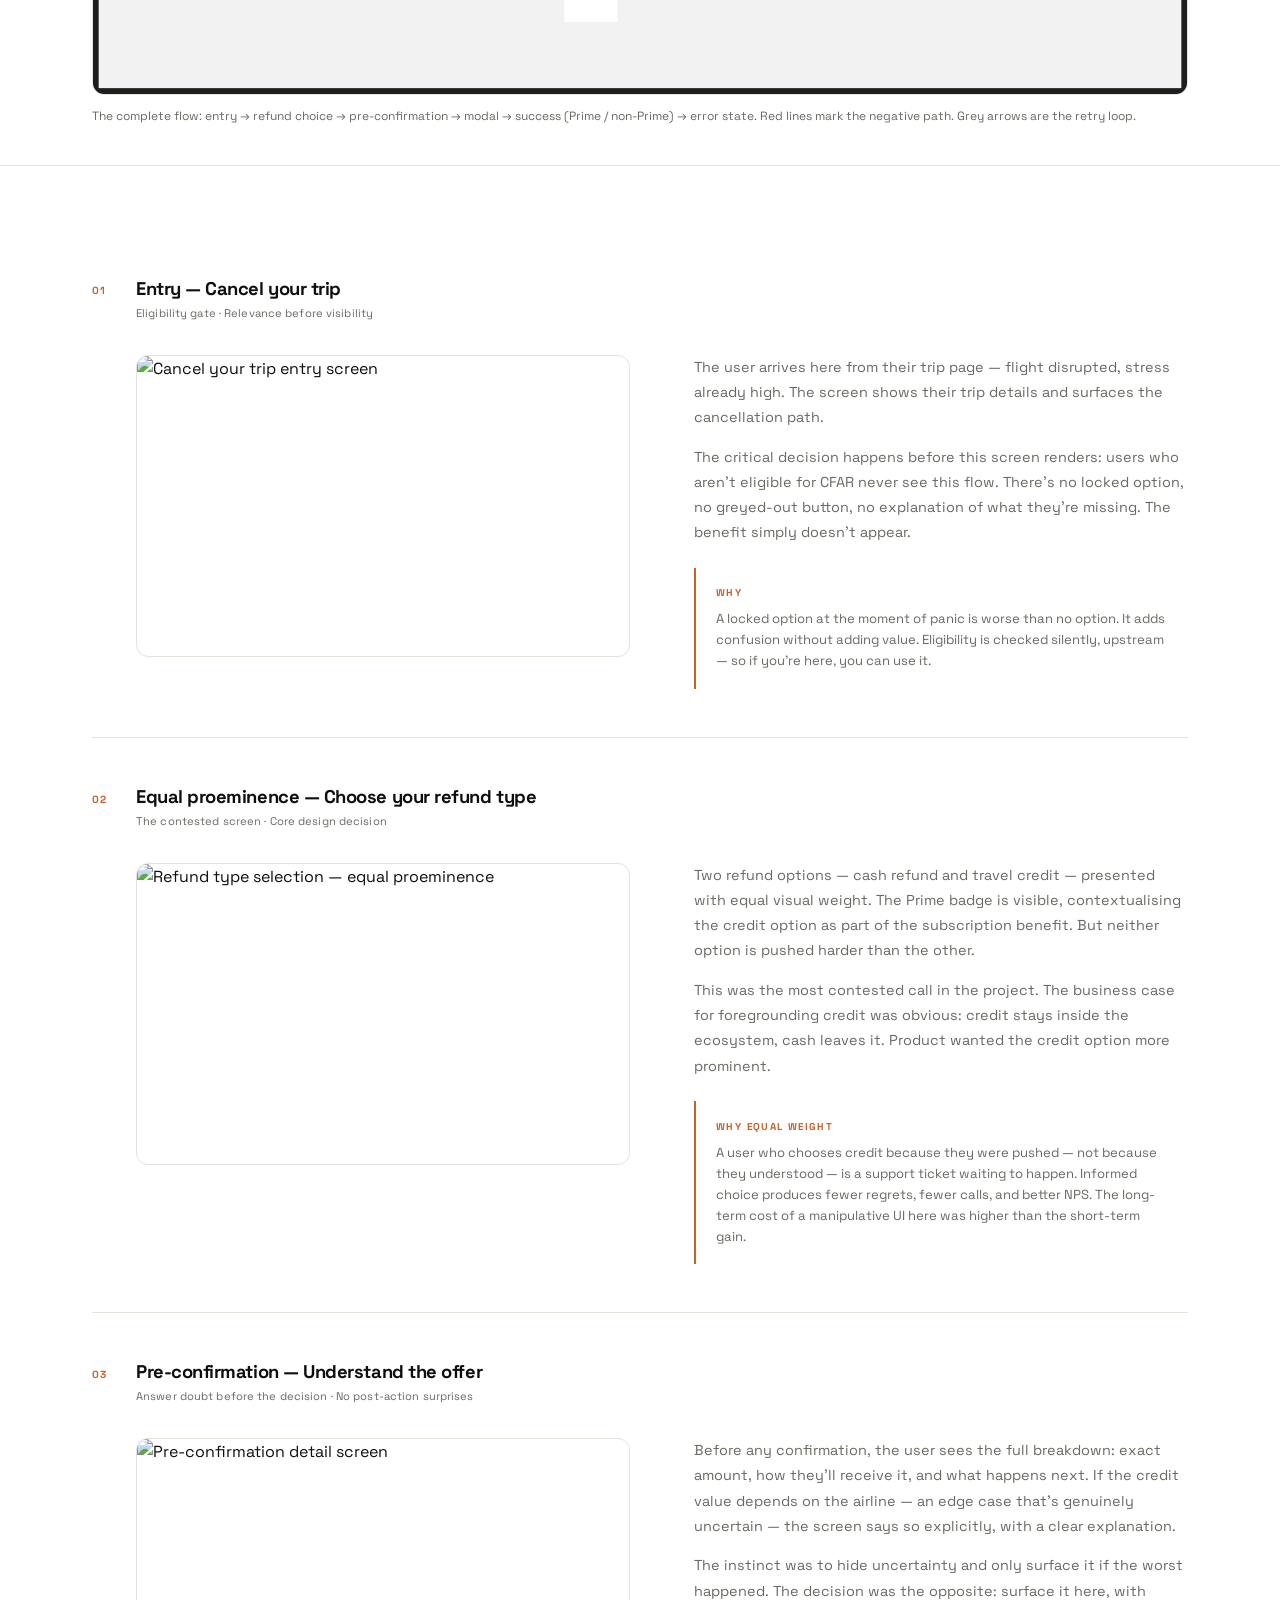
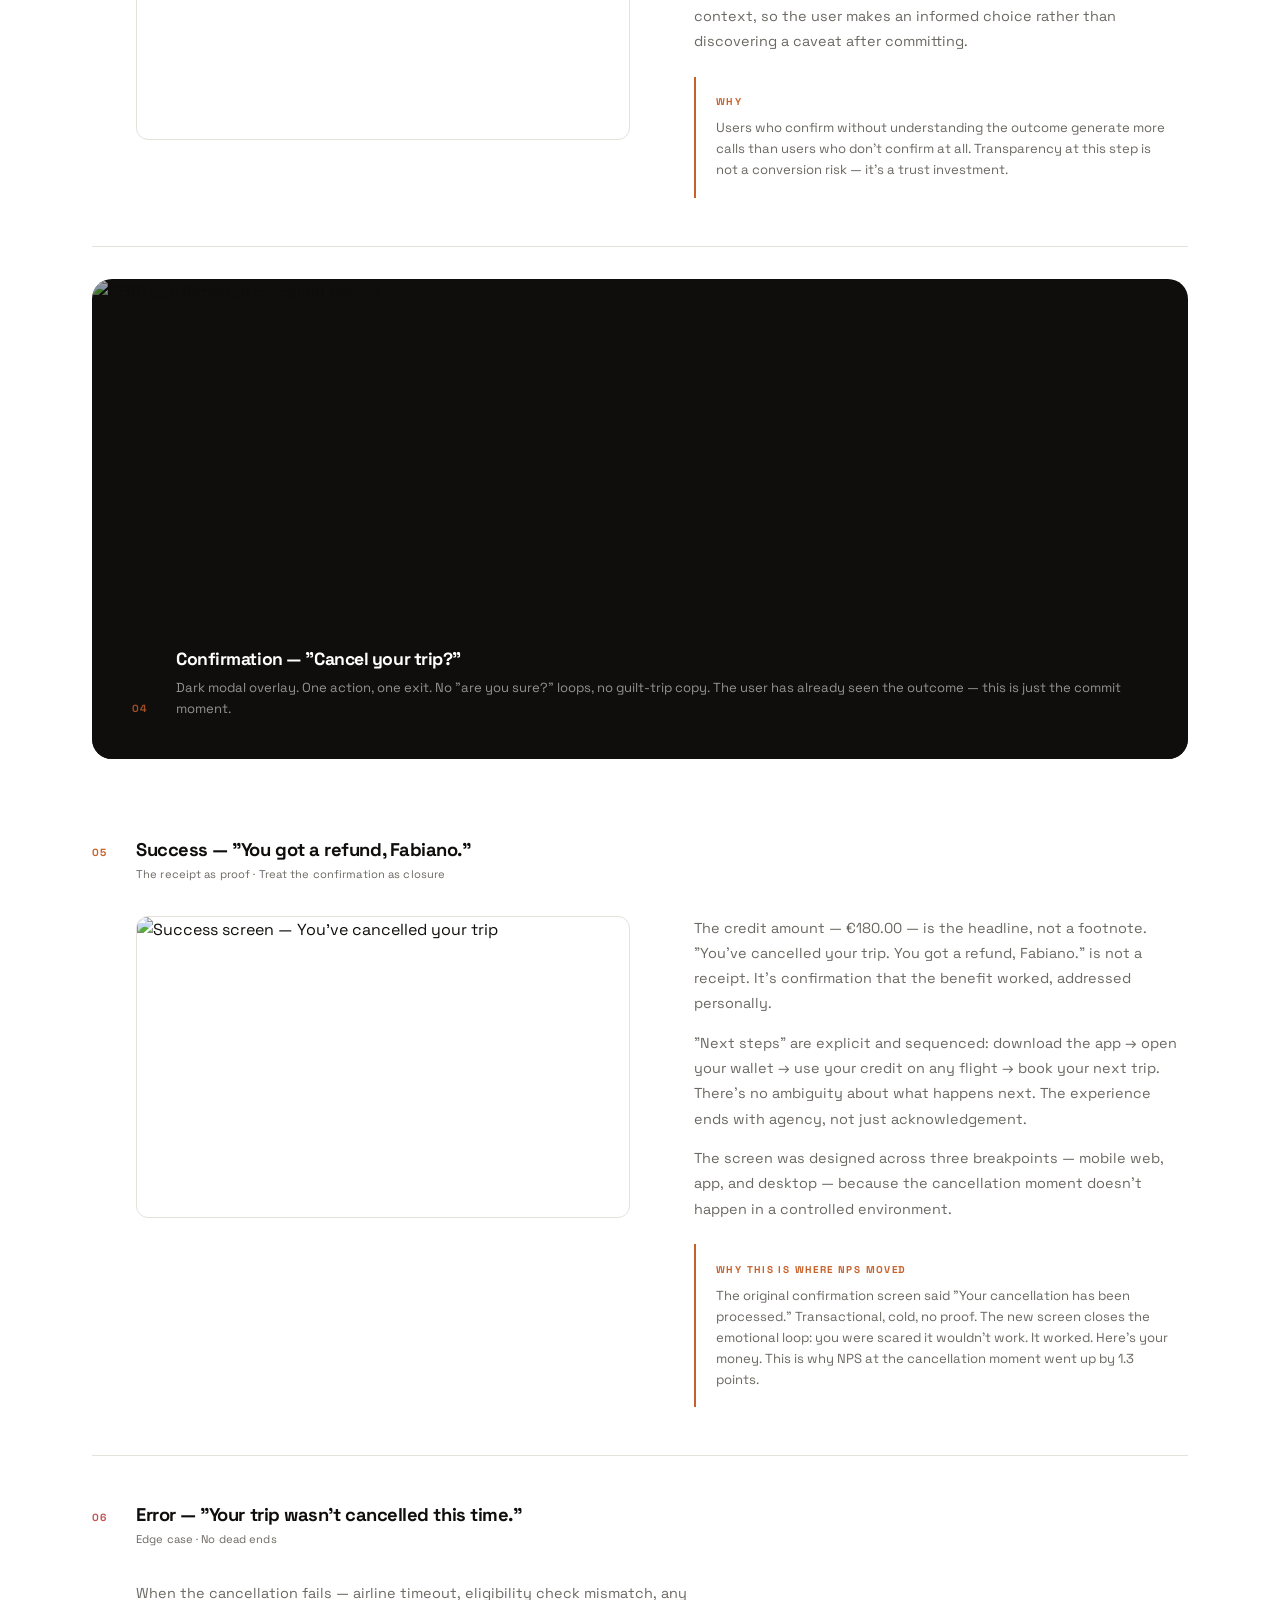
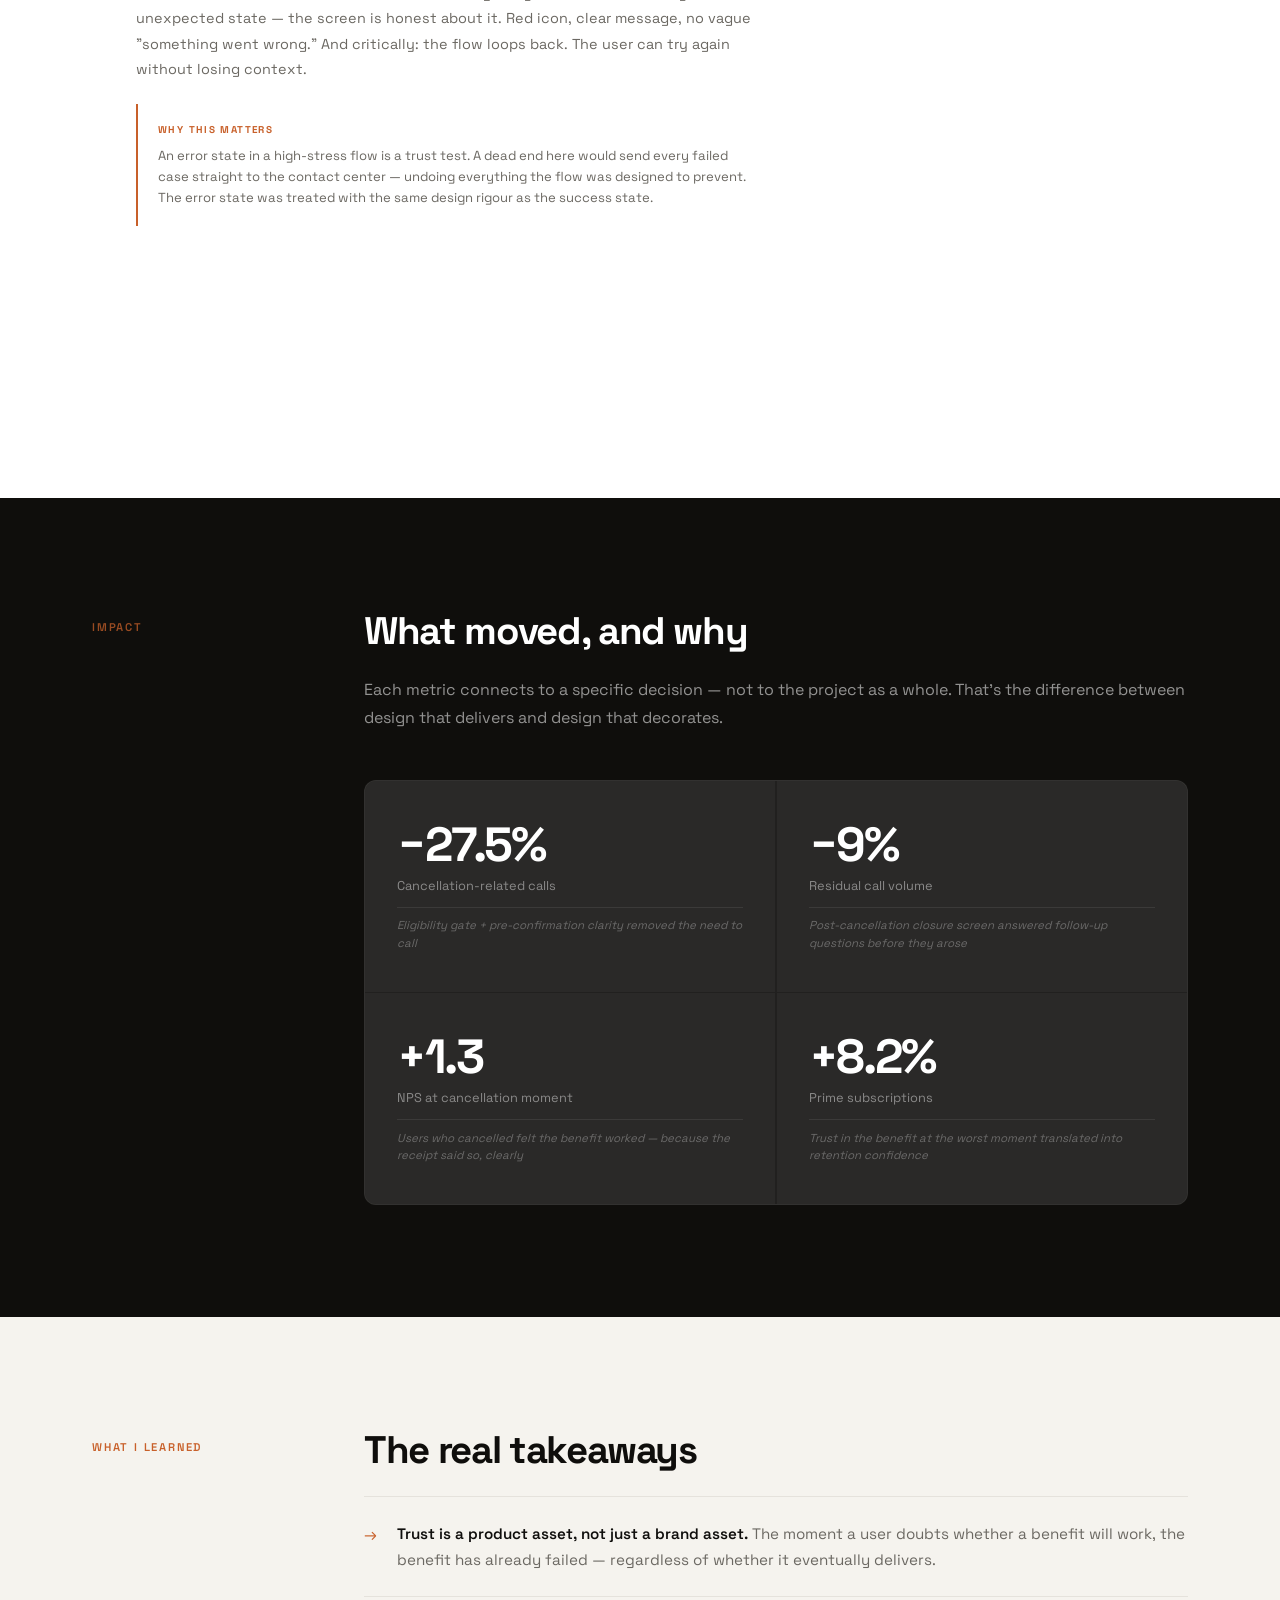
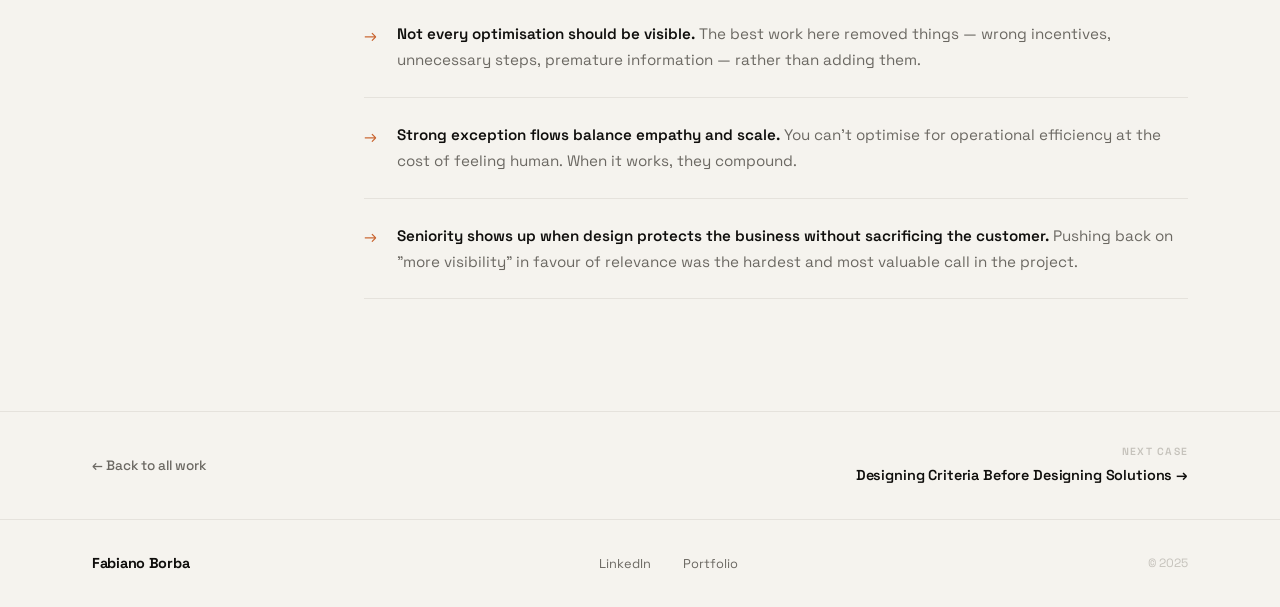
==== commit 77eb7d55: "Rewrite C4AR design section as step-by-step flow walkthrough Replace generic image grid with 6-step " ====
--- a/docs/case-c4ar.html
+++ b/docs/case-c4ar.html
@@ -330,78 +330,247 @@
     <section class="cs-section cs-section--alt">
       <div class="container cs-section__inner cs-section__inner--2col">
         <div class="cs-section__label-col">
-          <span class="section-label">Design</span>
-        </div>
-        <div class="cs-section__content">
-          <h2 class="cs-h2">The decisions, visible</h2>
+          <span class="section-label">The flow</span>
+        </div>
+        <div class="cs-section__content">
+          <h2 class="cs-h2">Six screens.<br />Each with one job.</h2>
           <p class="cs-body-text cs-body-text--intro">
-            Each screen carries a specific job. The goal wasn't a beautiful flow —
-            it was a flow where nothing was left to interpretation.
-          </p>
-        </div>
-      </div>
-
-      <div class="cs-screens">
-        <div class="cs-screens__row">
-          <figure class="cs-figure">
+            The full flow is called "Equal Proeminence in Flight Cancellation."
+            That title captures the core tension: showing two refund options — cash and
+            travel credit — with identical visual weight, and letting the user decide.
+            Every screen is a consequence of that commitment.
+          </p>
+        </div>
+      </div>
+
+      <!-- Flow map -->
+      <div class="cs-flow-map">
+        <div class="container">
+          <img
+            src="flow-c4ar.png"
+            alt="Complete CFAR flow map — Equal Proeminence in Flight Cancellation"
+            loading="lazy"
+          />
+          <p class="cs-flow-map__caption">
+            The complete flow: entry → refund choice → pre-confirmation → modal → success (Prime / non-Prime) → error state.
+            Red lines mark the negative path. Grey arrows are the retry loop.
+          </p>
+        </div>
+      </div>
+
+      <!-- Step-by-step walkthrough -->
+      <div class="container">
+        <div class="cs-steps">
+
+          <!-- Step 01 -->
+          <div class="cs-step">
+            <div class="cs-step__header">
+              <span class="cs-step__num">01</span>
+              <div>
+                <h3 class="cs-step__title">Entry — Cancel your trip</h3>
+                <p class="cs-step__tag">Eligibility gate · Relevance before visibility</p>
+              </div>
+            </div>
+            <div class="cs-step__body">
+              <div class="cs-step__img">
+                <img
+                  src="https://assets.zyrosite.com/cdn-cgi/image/format=auto,w=768,h=730,fit=crop,trim=43.2;0;43.2;0/3LlCawH9FEhHTnpH/group-3-1XmoSxBNhhzGJcly.png"
+                  alt="Cancel your trip entry screen"
+                  loading="lazy"
+                />
+              </div>
+              <div class="cs-step__text">
+                <p>
+                  The user arrives here from their trip page — flight disrupted, stress
+                  already high. The screen shows their trip details and surfaces the
+                  cancellation path.
+                </p>
+                <p>
+                  The critical decision happens before this screen renders: users who
+                  aren't eligible for CFAR never see this flow. There's no locked option,
+                  no greyed-out button, no explanation of what they're missing.
+                  The benefit simply doesn't appear.
+                </p>
+                <div class="cs-step__why">
+                  <span class="cs-step__why-label">Why</span>
+                  <p>A locked option at the moment of panic is worse than no option.
+                  It adds confusion without adding value. Eligibility is checked silently,
+                  upstream — so if you're here, you can use it.</p>
+                </div>
+              </div>
+            </div>
+          </div>
+
+          <!-- Step 02 -->
+          <div class="cs-step">
+            <div class="cs-step__header">
+              <span class="cs-step__num">02</span>
+              <div>
+                <h3 class="cs-step__title">Equal proeminence — Choose your refund type</h3>
+                <p class="cs-step__tag">The contested screen · Core design decision</p>
+              </div>
+            </div>
+            <div class="cs-step__body">
+              <div class="cs-step__img">
+                <img
+                  src="https://assets.zyrosite.com/cdn-cgi/image/format=auto,w=768,h=1159,fit=crop,trim=0;19.937799043062203;0;19.937799043062203/3LlCawH9FEhHTnpH/group-1895-W0ehDdaWyEGZIdEs.png"
+                  alt="Refund type selection — equal proeminence"
+                  loading="lazy"
+                />
+              </div>
+              <div class="cs-step__text">
+                <p>
+                  Two refund options — cash refund and travel credit — presented with
+                  equal visual weight. The Prime badge is visible, contextualising the
+                  credit option as part of the subscription benefit. But neither option
+                  is pushed harder than the other.
+                </p>
+                <p>
+                  This was the most contested call in the project. The business case
+                  for foregrounding credit was obvious: credit stays inside the ecosystem,
+                  cash leaves it. Product wanted the credit option more prominent.
+                </p>
+                <div class="cs-step__why">
+                  <span class="cs-step__why-label">Why equal weight</span>
+                  <p>A user who chooses credit because they were pushed — not because
+                  they understood — is a support ticket waiting to happen. Informed choice
+                  produces fewer regrets, fewer calls, and better NPS. The long-term
+                  cost of a manipulative UI here was higher than the short-term gain.</p>
+                </div>
+              </div>
+            </div>
+          </div>
+
+          <!-- Step 03 -->
+          <div class="cs-step">
+            <div class="cs-step__header">
+              <span class="cs-step__num">03</span>
+              <div>
+                <h3 class="cs-step__title">Pre-confirmation — Understand the offer</h3>
+                <p class="cs-step__tag">Answer doubt before the decision · No post-action surprises</p>
+              </div>
+            </div>
+            <div class="cs-step__body">
+              <div class="cs-step__img">
+                <img
+                  src="https://assets.zyrosite.com/cdn-cgi/image/format=auto,w=768,h=730,fit=crop,trim=0;75.0077519379845;0;75.0077519379845/3LlCawH9FEhHTnpH/rectangle2-d9ntEJhmEhVfpBpL.png"
+                  alt="Pre-confirmation detail screen"
+                  loading="lazy"
+                />
+              </div>
+              <div class="cs-step__text">
+                <p>
+                  Before any confirmation, the user sees the full breakdown: exact amount,
+                  how they'll receive it, and what happens next. If the credit value depends
+                  on the airline — an edge case that's genuinely uncertain — the screen says
+                  so explicitly, with a clear explanation.
+                </p>
+                <p>
+                  The instinct was to hide uncertainty and only surface it if the worst
+                  happened. The decision was the opposite: surface it here, with context,
+                  so the user makes an informed choice rather than discovering a caveat
+                  after committing.
+                </p>
+                <div class="cs-step__why">
+                  <span class="cs-step__why-label">Why</span>
+                  <p>Users who confirm without understanding the outcome generate more
+                  calls than users who don't confirm at all. Transparency at this step is
+                  not a conversion risk — it's a trust investment.</p>
+                </div>
+              </div>
+            </div>
+          </div>
+
+          <!-- Step 04 — Hero image break -->
+          <div class="cs-step cs-step--hero">
             <img
-              src="https://assets.zyrosite.com/cdn-cgi/image/format=auto,w=768,h=730,fit=crop,trim=43.2;0;43.2;0/3LlCawH9FEhHTnpH/group-3-1XmoSxBNhhzGJcly.png"
-              alt="Eligibility gate screen"
+              src="https://assets.zyrosite.com/cdn-cgi/image/format=auto,w=1920,fit=crop/3LlCawH9FEhHTnpH/iphone-12-pro-ozqugc20vG34kN7j.png"
+              alt="CFAR confirmation modal on device"
               loading="lazy"
             />
-            <figcaption>
-              <strong>Principle 01 in action.</strong> The flow is invisible to ineligible users.
-              Those who see it have already passed the gate — which means the question
-              "will this work for me?" is answered before they even ask it.
-            </figcaption>
-          </figure>
-          <figure class="cs-figure">
-            <img
-              src="https://assets.zyrosite.com/cdn-cgi/image/format=auto,w=768,h=1159,fit=crop,trim=0;19.937799043062203;0;19.937799043062203/3LlCawH9FEhHTnpH/group-1895-W0ehDdaWyEGZIdEs.png"
-              alt="Pre-confirmation outcome screen"
-              loading="lazy"
-            />
-            <figcaption>
-              <strong>Principle 02 in action.</strong> Before any commitment, the user sees
-              exactly what they'll receive, when, and how. The cognitive load at the
-              decision moment drops to near zero.
-            </figcaption>
-          </figure>
-        </div>
-
-        <div class="cs-screens__hero-img">
-          <img
-            src="https://assets.zyrosite.com/cdn-cgi/image/format=auto,w=1920,fit=crop/3LlCawH9FEhHTnpH/iphone-12-pro-ozqugc20vG34kN7j.png"
-            alt="Full CFAR mobile flow"
-            loading="lazy"
-          />
-        </div>
-
-        <div class="cs-screens__row">
-          <figure class="cs-figure">
-            <img
-              src="https://assets.zyrosite.com/cdn-cgi/image/format=auto,w=768,h=730,fit=crop,trim=0;75.0077519379845;0;75.0077519379845/3LlCawH9FEhHTnpH/rectangle2-d9ntEJhmEhVfpBpL.png"
-              alt="Post-cancellation wallet credit confirmation"
-              loading="lazy"
-            />
-            <figcaption>
-              <strong>Principle 03 in action.</strong> The wallet credit isn't buried — it's
-              the headline. "You got a refund, Fabiano" is not a receipt. It's proof
-              the benefit worked. This screen is why NPS went up.
-            </figcaption>
-          </figure>
-          <figure class="cs-figure">
-            <img
-              src="https://assets.zyrosite.com/cdn-cgi/image/format=auto,w=768,h=514,fit=crop/3LlCawH9FEhHTnpH/chatgpt-image-feb-2-2026-07_02_50-pm-CBBDxSiYQBqGERi3.png"
-              alt="Journey mapping and design research"
-              loading="lazy"
-            />
-            <figcaption>
-              <strong>Where the principles came from.</strong> Mapping the emotional arc —
-              from disruption panic to resolved — made clear that the product was failing
-              at certainty, not at functionality.
-            </figcaption>
-          </figure>
+            <div class="cs-step__hero-caption">
+              <span class="cs-step__num">04</span>
+              <div>
+                <h3 class="cs-step__title">Confirmation — "Cancel your trip?"</h3>
+                <p>Dark modal overlay. One action, one exit. No "are you sure?" loops, no guilt-trip copy.
+                The user has already seen the outcome — this is just the commit moment.</p>
+              </div>
+            </div>
+          </div>
+
+          <!-- Step 05 -->
+          <div class="cs-step">
+            <div class="cs-step__header">
+              <span class="cs-step__num">05</span>
+              <div>
+                <h3 class="cs-step__title">Success — "You got a refund, Fabiano."</h3>
+                <p class="cs-step__tag">The receipt as proof · Treat the confirmation as closure</p>
+              </div>
+            </div>
+            <div class="cs-step__body">
+              <div class="cs-step__img">
+                <img
+                  src="https://assets.zyrosite.com/cdn-cgi/image/format=auto,w=1920,fit=crop/3LlCawH9FEhHTnpH/frame-1156371-Nlv2hl2MAAKiOLIa.png"
+                  alt="Success screen — You've cancelled your trip"
+                  loading="lazy"
+                />
+              </div>
+              <div class="cs-step__text">
+                <p>
+                  The credit amount — €180.00 — is the headline, not a footnote.
+                  "You've cancelled your trip. You got a refund, Fabiano." is not a
+                  receipt. It's confirmation that the benefit worked, addressed personally.
+                </p>
+                <p>
+                  "Next steps" are explicit and sequenced: download the app → open your
+                  wallet → use your credit on any flight → book your next trip.
+                  There's no ambiguity about what happens next. The experience
+                  ends with agency, not just acknowledgement.
+                </p>
+                <p>
+                  The screen was designed across three breakpoints — mobile web,
+                  app, and desktop — because the cancellation moment doesn't happen
+                  in a controlled environment.
+                </p>
+                <div class="cs-step__why">
+                  <span class="cs-step__why-label">Why this is where NPS moved</span>
+                  <p>The original confirmation screen said "Your cancellation has been processed."
+                  Transactional, cold, no proof. The new screen closes the emotional loop: you
+                  were scared it wouldn't work. It worked. Here's your money. This is why
+                  NPS at the cancellation moment went up by 1.3 points.</p>
+                </div>
+              </div>
+            </div>
+          </div>
+
+          <!-- Step 06 -->
+          <div class="cs-step cs-step--error">
+            <div class="cs-step__header">
+              <span class="cs-step__num">06</span>
+              <div>
+                <h3 class="cs-step__title">Error — "Your trip wasn't cancelled this time."</h3>
+                <p class="cs-step__tag">Edge case · No dead ends</p>
+              </div>
+            </div>
+            <div class="cs-step__body cs-step__body--error">
+              <div class="cs-step__text cs-step__text--full">
+                <p>
+                  When the cancellation fails — airline timeout, eligibility check mismatch,
+                  any unexpected state — the screen is honest about it. Red icon, clear message,
+                  no vague "something went wrong." And critically: the flow loops back.
+                  The user can try again without losing context.
+                </p>
+                <div class="cs-step__why">
+                  <span class="cs-step__why-label">Why this matters</span>
+                  <p>An error state in a high-stress flow is a trust test. A dead end here
+                  would send every failed case straight to the contact center — undoing
+                  everything the flow was designed to prevent. The error state was
+                  treated with the same design rigour as the success state.</p>
+                </div>
+              </div>
+            </div>
+          </div>
+
         </div>
       </div>
     </section>
--- a/docs/case.css
+++ b/docs/case.css
@@ -779,6 +779,206 @@
   padding-top: 0.6rem;
 }
 
+/* ─── Flow map ──────────────────────────────────────────────────────── */
+
+.cs-flow-map {
+  background: var(--white);
+  border-top: 1px solid var(--border);
+  border-bottom: 1px solid var(--border);
+  padding: 2.5rem 0;
+  margin: 2rem 0;
+}
+
+.cs-flow-map img {
+  width: 100%;
+  height: auto;
+  border-radius: var(--radius-md);
+  border: 1px solid var(--border);
+  display: block;
+}
+
+.cs-flow-map__caption {
+  font-size: 0.75rem;
+  color: var(--ink-60);
+  margin-top: 0.75rem;
+  line-height: 1.5;
+}
+
+/* ─── Step walkthrough ──────────────────────────────────────────────── */
+
+.cs-steps {
+  display: flex;
+  flex-direction: column;
+  gap: 0;
+  padding: var(--space-md) 0 var(--space-xl);
+}
+
+.cs-step {
+  padding: 3rem 0;
+  border-bottom: 1px solid var(--border);
+}
+.cs-step:last-child { border-bottom: none; }
+
+.cs-step__header {
+  display: flex;
+  gap: 1.25rem;
+  align-items: flex-start;
+  margin-bottom: 2rem;
+}
+
+.cs-step__num {
+  font-size: 0.65rem;
+  font-weight: 700;
+  letter-spacing: 0.12em;
+  color: var(--accent);
+  flex-shrink: 0;
+  padding-top: 0.35rem;
+  min-width: 1.5rem;
+}
+
+.cs-step__title {
+  font-size: 1.15rem;
+  font-weight: 700;
+  color: var(--ink);
+  letter-spacing: -0.025em;
+  line-height: 1.2;
+  margin-bottom: 0.3rem;
+}
+
+.cs-step__tag {
+  font-size: 0.7rem;
+  color: var(--ink-60);
+  font-weight: 400;
+  letter-spacing: 0.01em;
+}
+
+.cs-step__body {
+  display: grid;
+  grid-template-columns: 1fr 1fr;
+  gap: var(--space-lg);
+  align-items: start;
+  padding-left: 2.75rem;
+}
+
+.cs-step__img {
+  border-radius: var(--radius-md);
+  overflow: hidden;
+  border: 1px solid var(--border);
+  background: var(--white);
+}
+
+.cs-step__img img {
+  width: 100%;
+  height: 300px;
+  object-fit: cover;
+  object-position: top;
+  display: block;
+  transition: transform 0.5s var(--ease);
+}
+.cs-step__img:hover img { transform: scale(1.02); }
+
+.cs-step__text {
+  display: flex;
+  flex-direction: column;
+  gap: 0.9rem;
+}
+
+.cs-step__text p {
+  font-size: 0.9rem;
+  line-height: 1.75;
+  color: var(--ink-60);
+}
+
+.cs-step__why {
+  margin-top: 0.5rem;
+  padding: 1.1rem 1.25rem;
+  background: var(--cream);
+  border-left: 2.5px solid var(--accent);
+  border-radius: 0 var(--radius-sm) var(--radius-sm) 0;
+}
+
+.cs-section--alt .cs-step__why {
+  background: var(--white);
+}
+
+.cs-step__why-label {
+  display: block;
+  font-size: 0.62rem;
+  font-weight: 700;
+  letter-spacing: 0.14em;
+  text-transform: uppercase;
+  color: var(--accent);
+  margin-bottom: 0.45rem;
+}
+
+.cs-step__why p {
+  font-size: 0.82rem;
+  line-height: 1.6;
+  color: var(--ink-60);
+}
+
+/* Hero step */
+.cs-step--hero {
+  padding: 0;
+  border-bottom: none;
+  position: relative;
+  background: var(--ink);
+  border-radius: var(--radius-lg);
+  overflow: hidden;
+  margin: 2rem 0;
+}
+
+.cs-step--hero img {
+  width: 100%;
+  height: 480px;
+  object-fit: cover;
+  object-position: center;
+  opacity: 0.65;
+  display: block;
+}
+
+.cs-step__hero-caption {
+  position: absolute;
+  bottom: 0;
+  left: 0;
+  right: 0;
+  padding: 2.5rem;
+  background: linear-gradient(to top, rgba(15,14,12,0.92) 0%, transparent 100%);
+  display: flex;
+  gap: 1.25rem;
+  align-items: flex-end;
+}
+
+.cs-step--hero .cs-step__num {
+  color: rgba(200,96,42,0.8);
+  padding-bottom: 0.1rem;
+}
+
+.cs-step--hero .cs-step__title {
+  color: var(--white);
+  font-size: 1.1rem;
+  margin-bottom: 0.4rem;
+}
+
+.cs-step--hero p {
+  font-size: 0.82rem;
+  line-height: 1.6;
+  color: rgba(255,255,255,0.55);
+}
+
+/* Error step */
+.cs-step--error .cs-step__header .cs-step__num {
+  color: #C05252;
+}
+
+.cs-step__body--error {
+  grid-template-columns: 1fr;
+}
+
+.cs-step__text--full {
+  max-width: 640px;
+}
+
 /* ─── Scroll fade (reuse from main) ────────────────────────────────── */
 
 .fade-up {
@@ -818,6 +1018,17 @@
     border-bottom: 1px solid var(--border);
   }
   .cs-meta__item:last-child { border-bottom: none; }
+
+  .cs-step__body {
+    grid-template-columns: 1fr;
+    padding-left: 2.75rem;
+  }
+
+  .cs-decision {
+    grid-template-columns: 1fr;
+  }
+
+  .cs-decision__divider { padding: 0.75rem; }
 }
 
 @media (max-width: 540px) {
@@ -825,4 +1036,7 @@
   .cs-metrics { grid-template-columns: 1fr; }
   .cs-pillar { grid-template-columns: 2rem 1fr; }
   .cs-nav-footer__next { align-items: flex-start; }
-}
+  .cs-step__body { padding-left: 0; }
+  .cs-step__header { gap: 0.75rem; }
+  .cs-step--hero img { height: 320px; }
+}
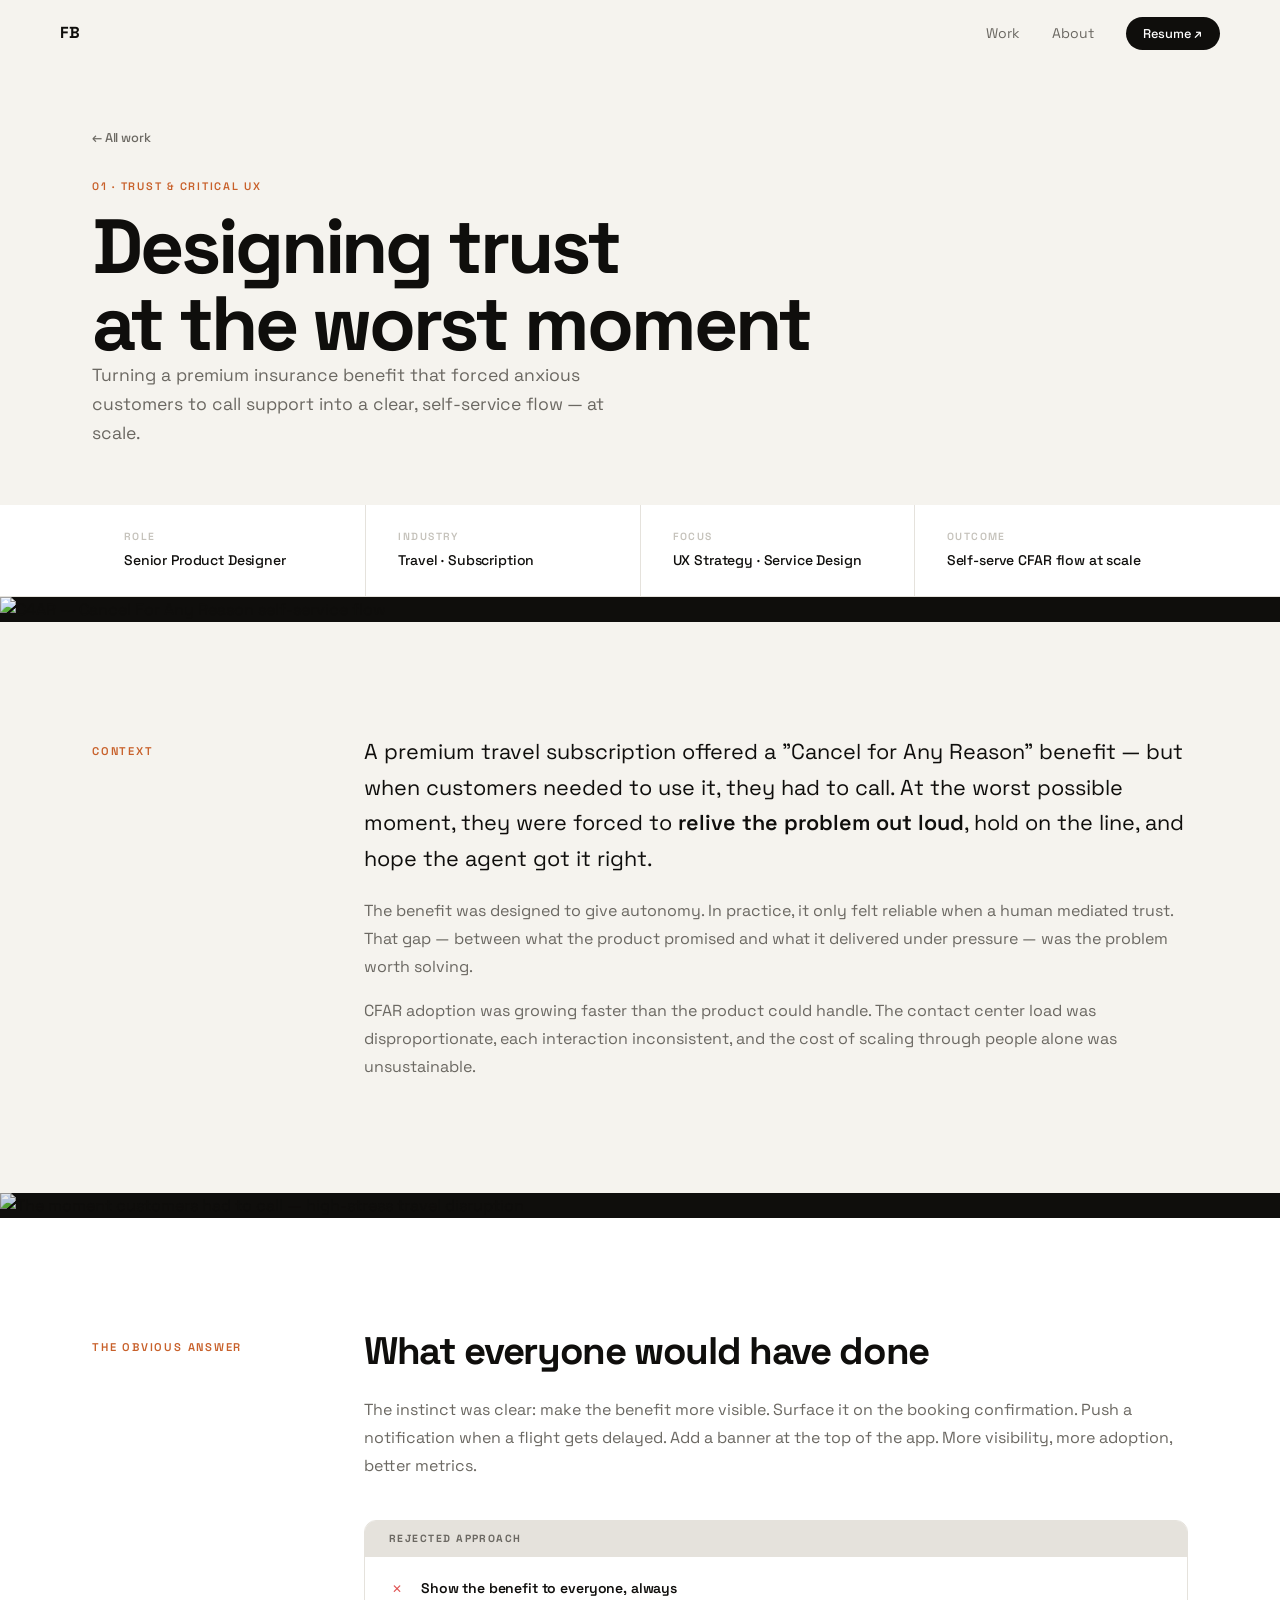
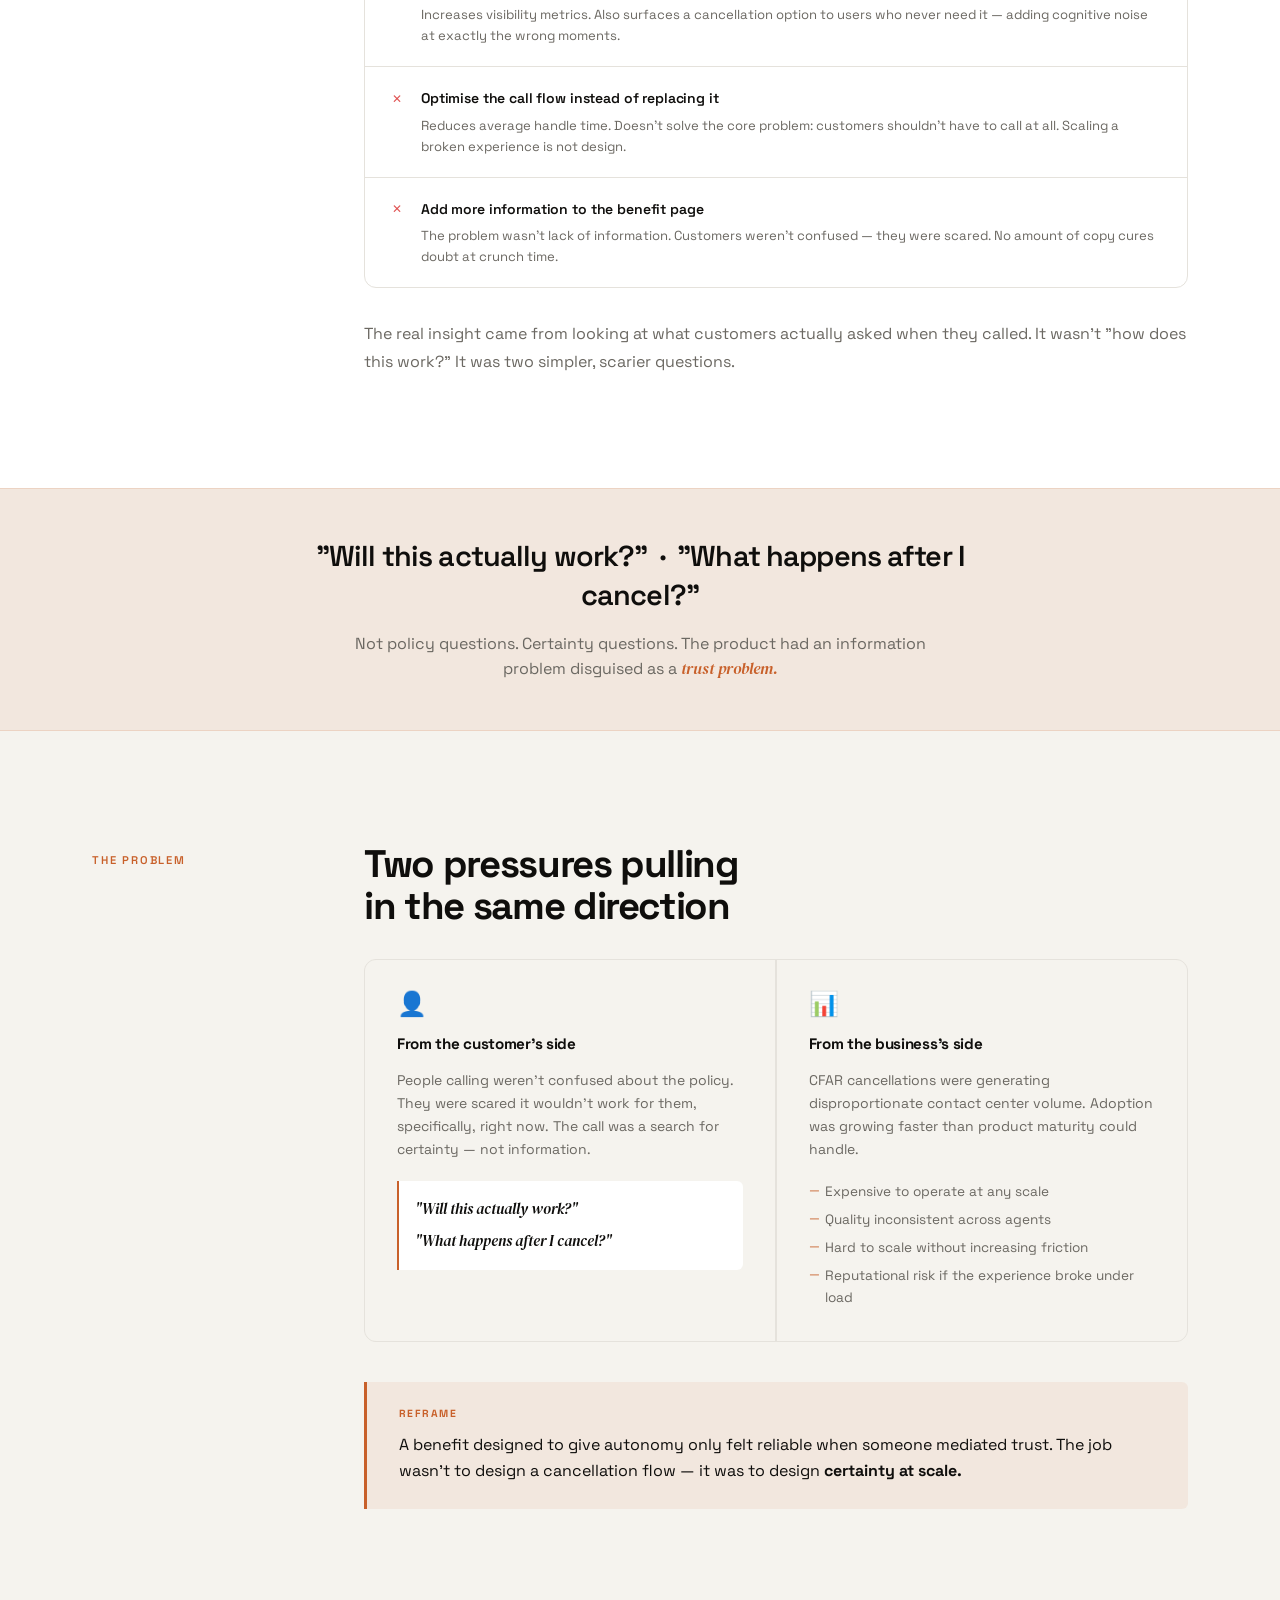
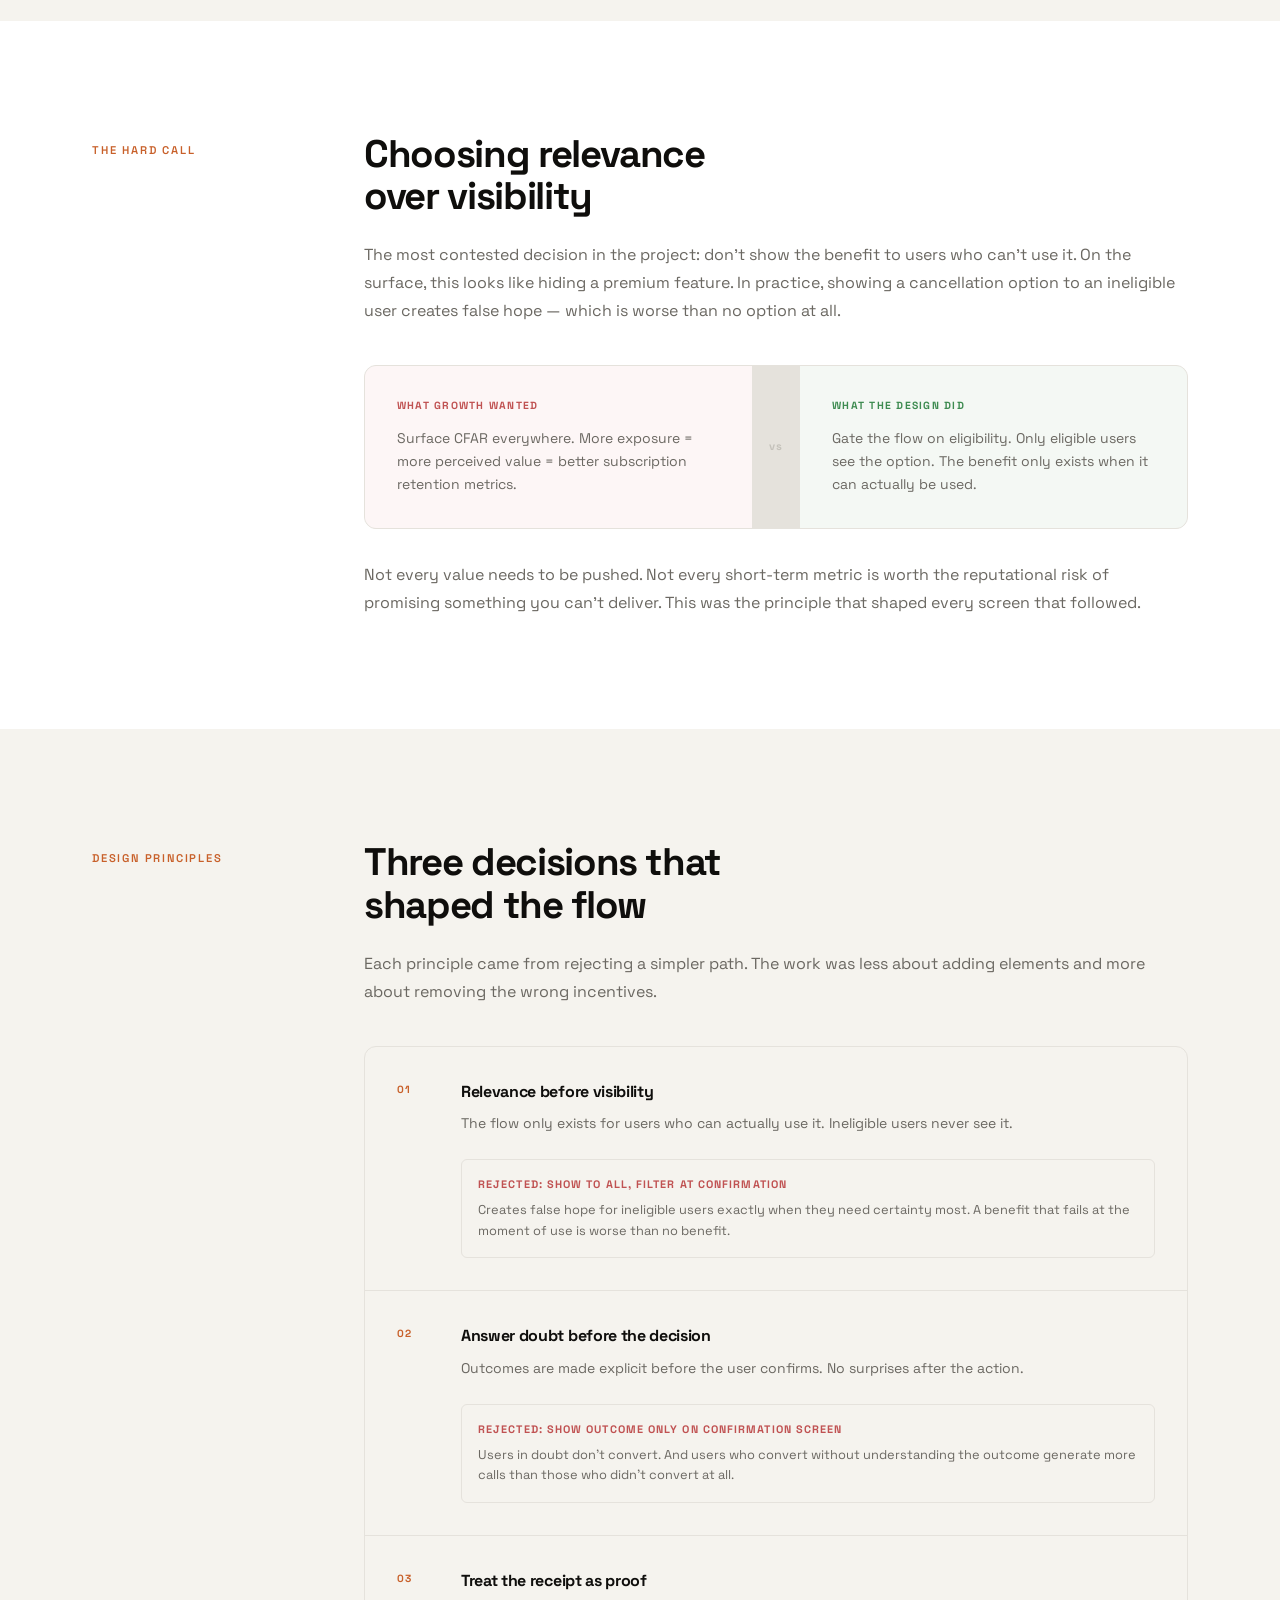
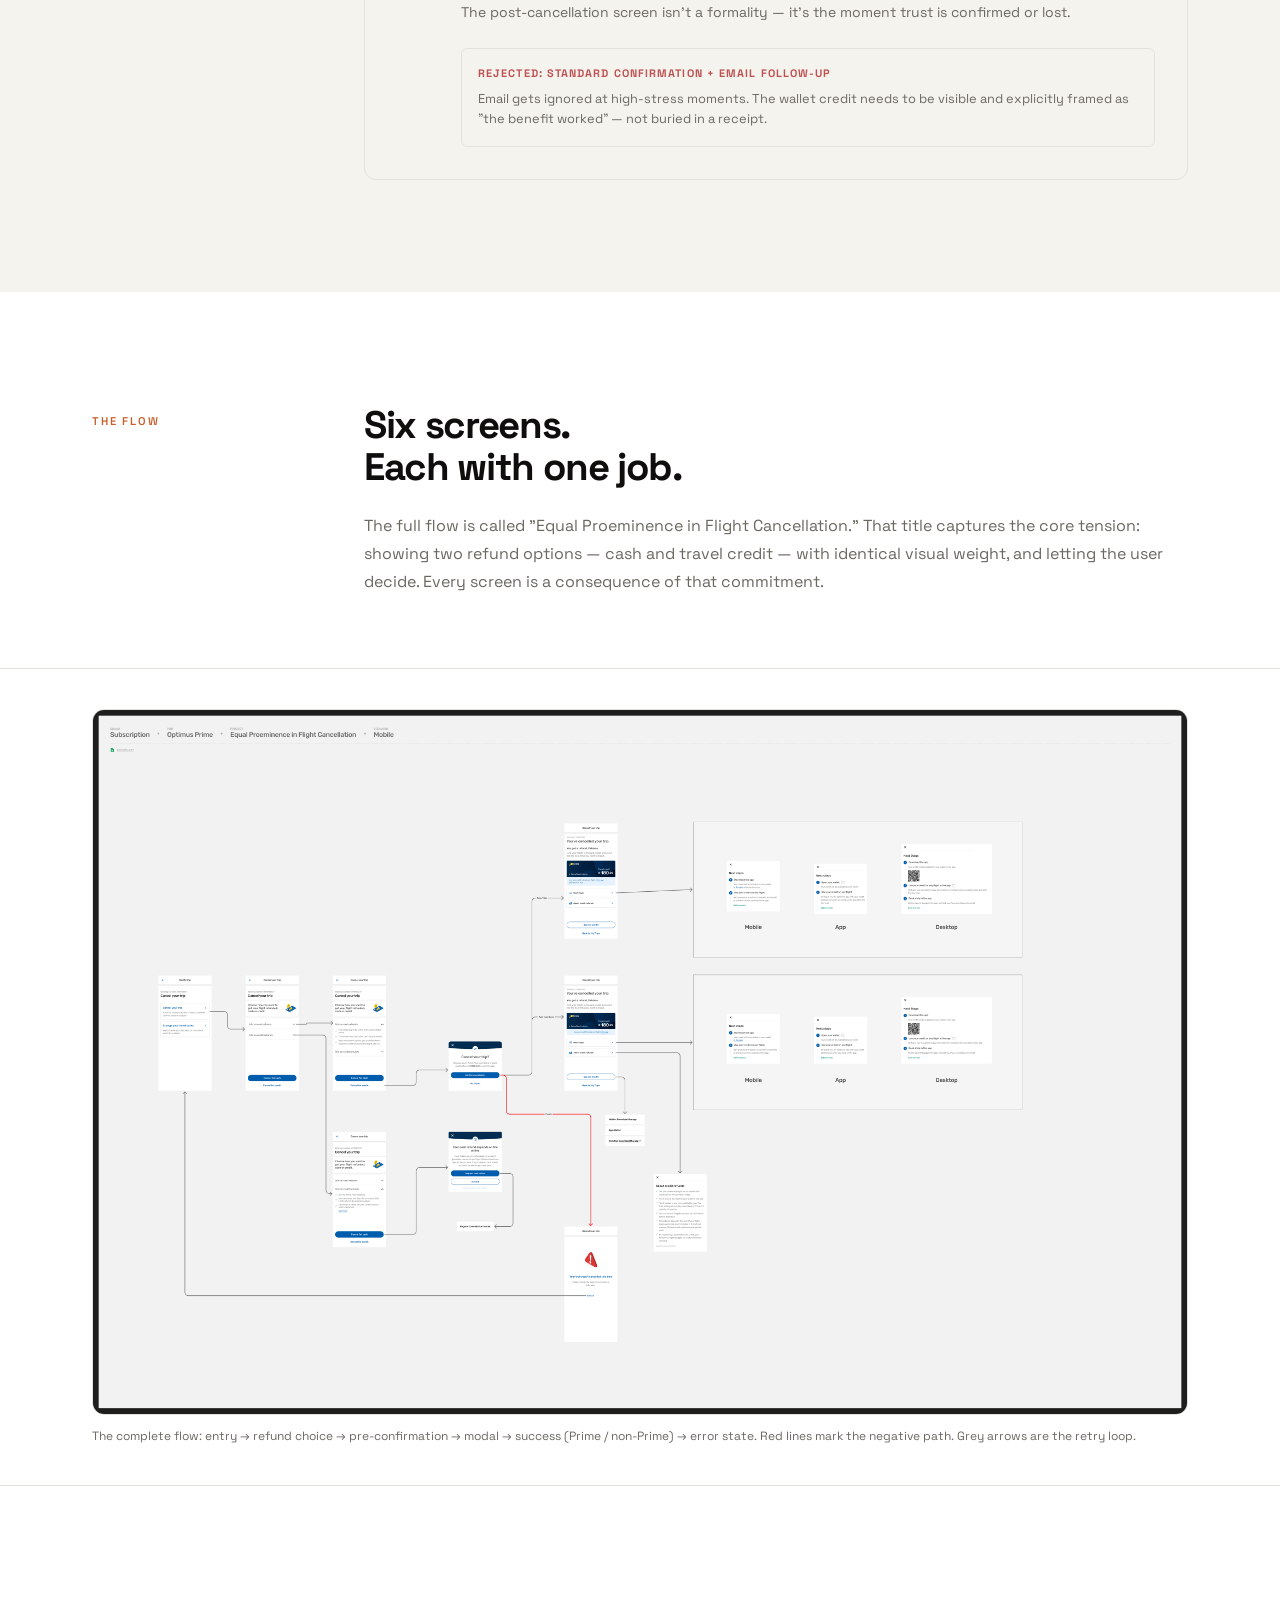
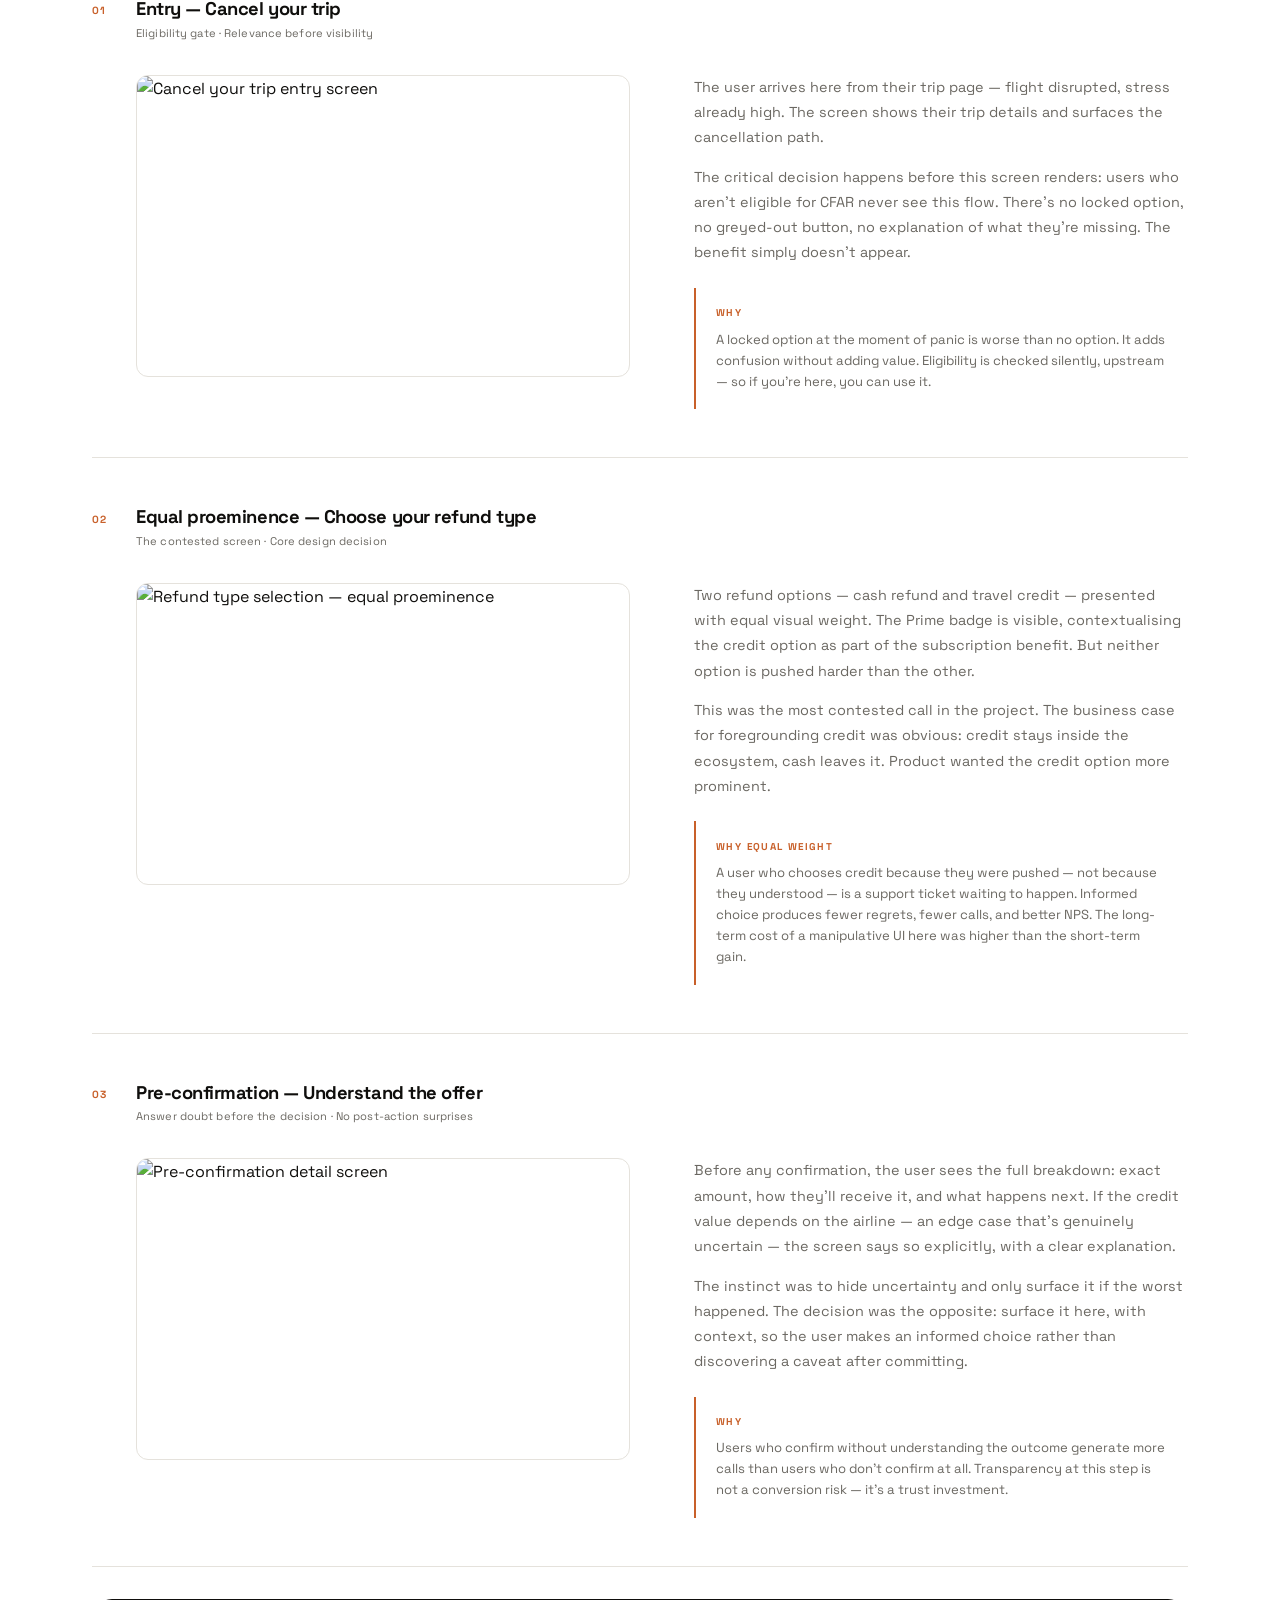
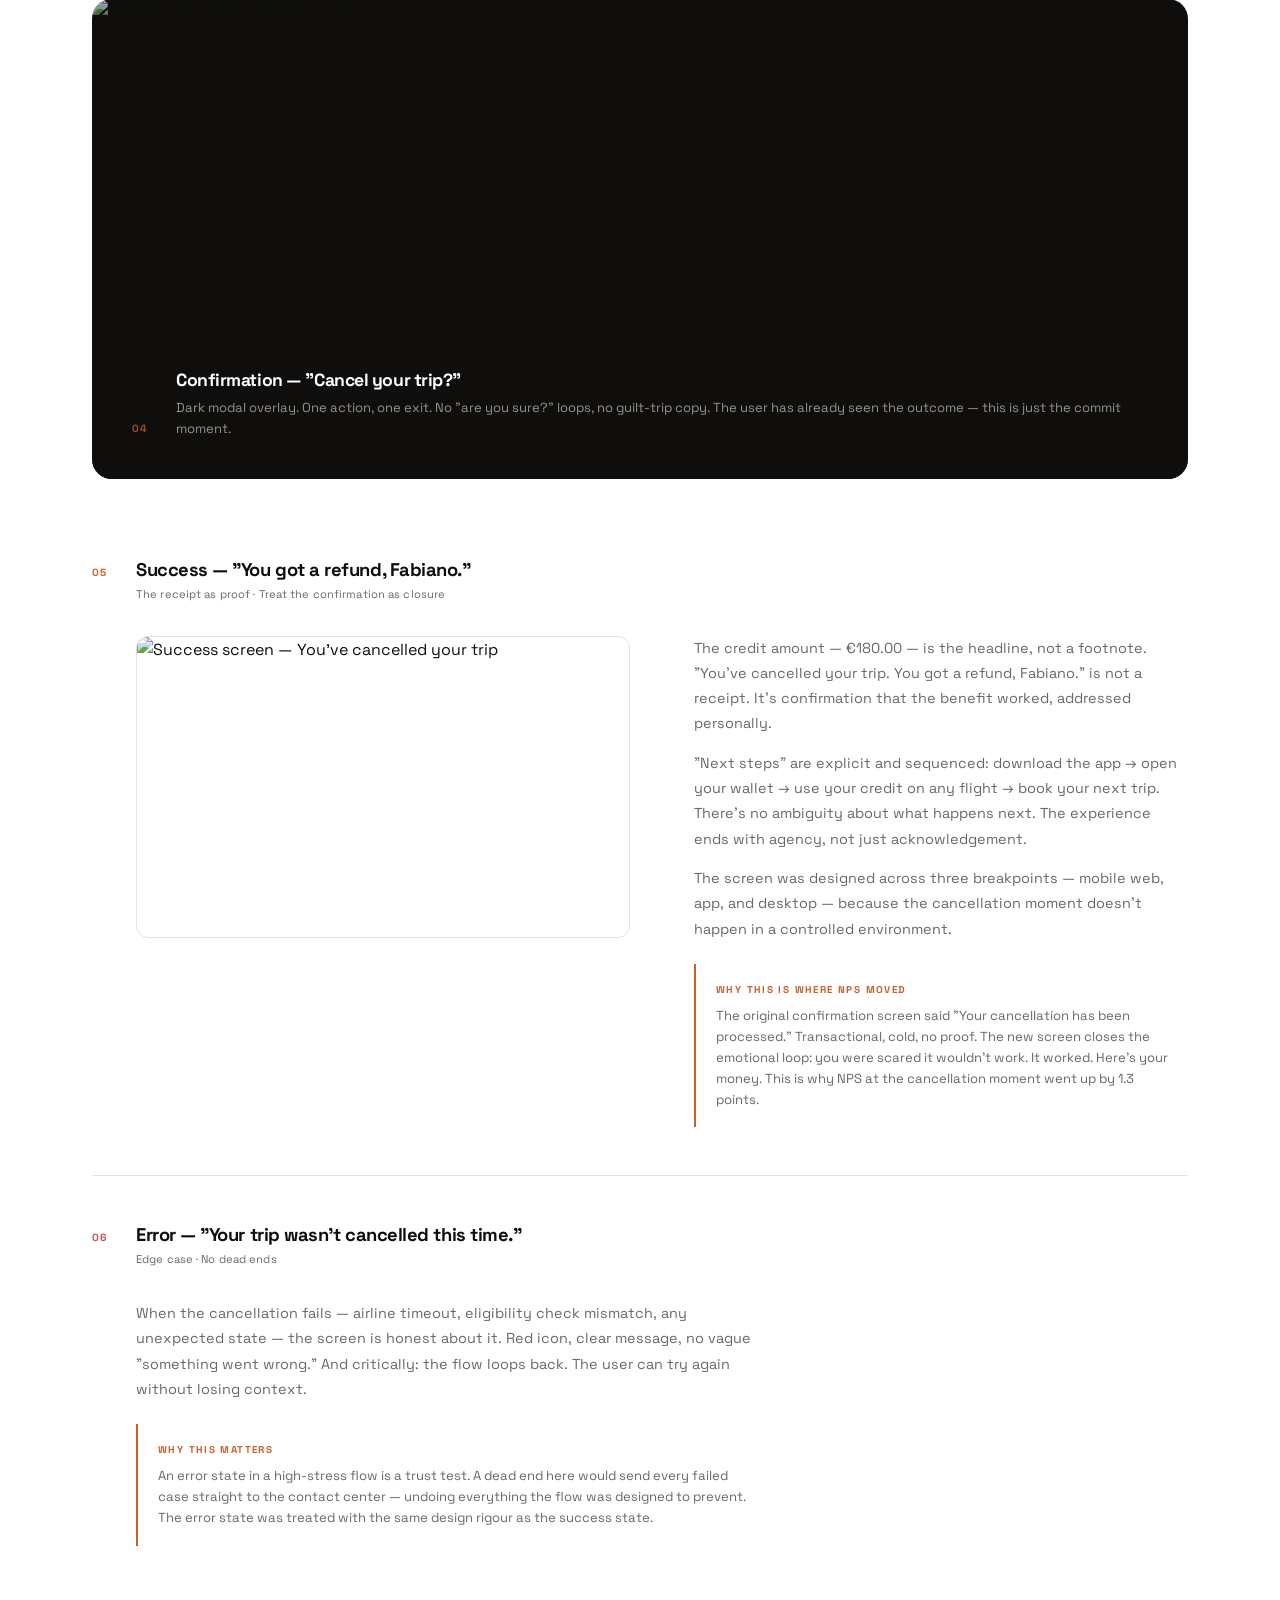
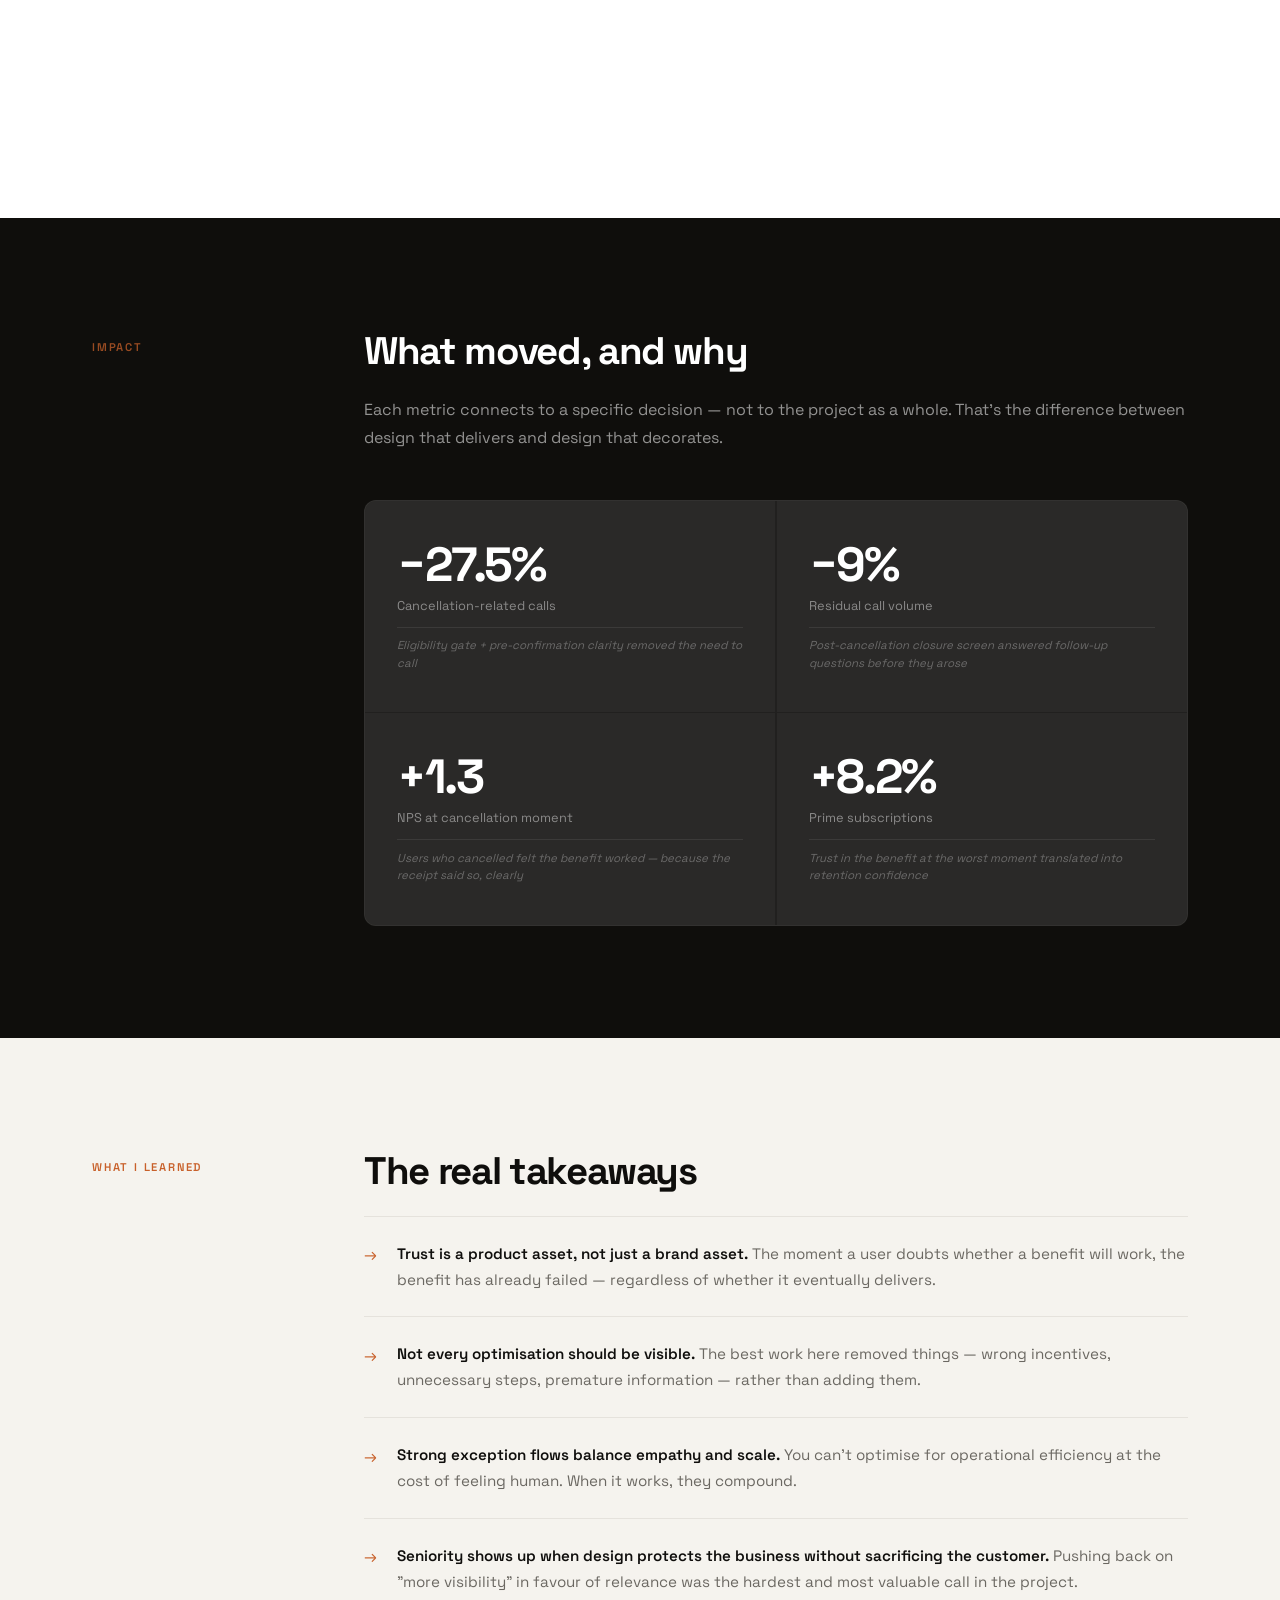
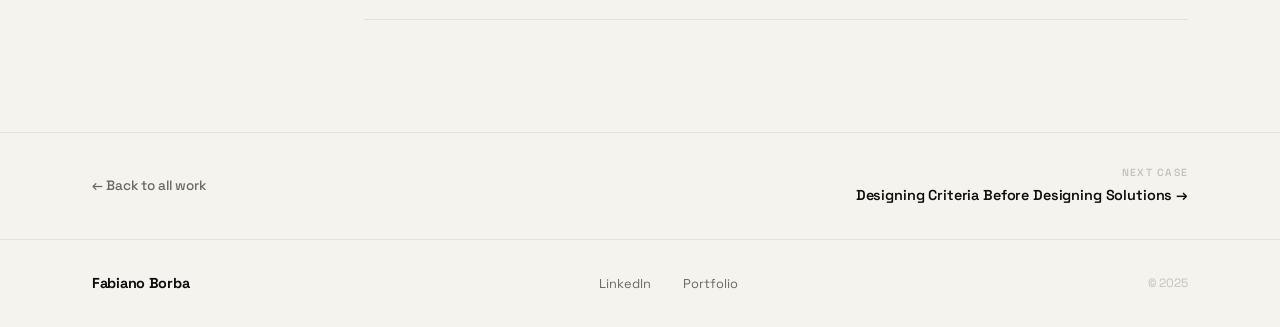
==== commit d37b67cd: "Separate hero image from title in case studies Title and subtitle now sit on clean cream background." ====
--- a/docs/case-c4ar.html
+++ b/docs/case-c4ar.html
@@ -30,15 +30,6 @@
 
   <!-- HERO -->
   <header class="cs-hero">
-    <div class="cs-hero__img-wrap">
-      <img
-        src="https://assets.zyrosite.com/cdn-cgi/image/format=auto,w=1920,fit=crop/3LlCawH9FEhHTnpH/frame-1156371-Nlv2hl2MAAKiOLIa.png"
-        alt="C4AR product screens"
-        class="cs-hero__img"
-        loading="eager"
-      />
-      <div class="cs-hero__overlay"></div>
-    </div>
     <div class="cs-hero__content container">
       <a href="index.html#work" class="cs-back animate-in" style="--delay:0s">← All work</a>
       <div class="cs-hero__text animate-in" style="--delay:.1s">
@@ -71,6 +62,15 @@
         </div>
       </div>
     </div>
+  </div>
+
+  <!-- HERO FEATURED IMAGE -->
+  <div class="cs-hero-image animate-in" style="--delay:.3s">
+    <img
+      src="https://assets.zyrosite.com/cdn-cgi/image/format=auto,w=1920,fit=crop/3LlCawH9FEhHTnpH/frame-1156371-Nlv2hl2MAAKiOLIa.png"
+      alt="C4AR — Cancel For Any Reason self-service flow"
+      loading="eager"
+    />
   </div>
 
   <main class="cs-body">
--- a/docs/case.css
+++ b/docs/case.css
@@ -5,48 +5,12 @@
 /* ─── Hero ──────────────────────────────────────────────────────────── */
 
 .cs-hero {
-  position: relative;
-  height: 90svh;
-  min-height: 560px;
-  display: flex;
-  align-items: flex-end;
-  overflow: hidden;
-}
-
-.cs-hero__img-wrap {
-  position: absolute;
-  inset: 0;
-}
-
-.cs-hero__img {
-  width: 100%;
-  height: 100%;
-  object-fit: cover;
-  object-position: center top;
-  transform: scale(1.04);
-  animation: heroZoom 1.4s var(--ease) both;
-}
-
-@keyframes heroZoom {
-  from { transform: scale(1.08); }
-  to   { transform: scale(1.04); }
-}
-
-.cs-hero__overlay {
-  position: absolute;
-  inset: 0;
-  background: linear-gradient(
-    to bottom,
-    rgba(15,14,12,0.15) 0%,
-    rgba(15,14,12,0.35) 40%,
-    rgba(15,14,12,0.82) 100%
-  );
+  padding-top: 8rem;
+  padding-bottom: 3.5rem;
+  background: var(--cream);
 }
 
 .cs-hero__content {
-  position: relative;
-  z-index: 2;
-  padding-bottom: 4rem;
   display: flex;
   flex-direction: column;
   gap: 1.5rem;
@@ -58,11 +22,11 @@
   gap: 0.4rem;
   font-size: 0.8rem;
   font-weight: 500;
-  color: rgba(255,255,255,0.6);
+  color: var(--ink-60);
   transition: color 0.2s;
   letter-spacing: -0.01em;
 }
-.cs-back:hover { color: #fff; }
+.cs-back:hover { color: var(--ink); }
 
 .cs-label {
   display: inline-block;
@@ -76,20 +40,44 @@
 
 .cs-hero__title {
   font-family: var(--font-sans);
-  font-size: clamp(2.4rem, 6vw, 5.2rem);
-  font-weight: 700;
-  line-height: 1.05;
+  font-size: clamp(2.6rem, 6vw, 5.5rem);
+  font-weight: 700;
+  line-height: 1.0;
   letter-spacing: -0.04em;
-  color: #fff;
-  max-width: 16ch;
+  color: var(--ink);
+  max-width: 18ch;
 }
 
 .cs-hero__sub {
-  font-size: clamp(1rem, 1.5vw, 1.15rem);
+  font-size: clamp(1rem, 1.5vw, 1.1rem);
   line-height: 1.65;
-  color: rgba(255,255,255,0.65);
+  color: var(--ink-60);
   max-width: 560px;
   font-weight: 400;
+}
+
+/* ─── Hero featured image ───────────────────────────────────────────── */
+
+.cs-hero-image {
+  width: 100%;
+  overflow: hidden;
+  background: var(--ink);
+  max-height: 72vh;
+}
+
+.cs-hero-image img {
+  width: 100%;
+  height: 100%;
+  max-height: 72vh;
+  object-fit: cover;
+  object-position: center top;
+  display: block;
+  animation: heroZoom 1.4s var(--ease) both;
+}
+
+@keyframes heroZoom {
+  from { transform: scale(1.04); }
+  to   { transform: scale(1); }
 }
 
 /* ─── Meta Bar ──────────────────────────────────────────────────────── */
@@ -779,6 +767,128 @@
   padding-top: 0.6rem;
 }
 
+/* ─── HSL Problem list ──────────────────────────────────────────────── */
+
+.cs-hsl-problems {
+  display: flex;
+  flex-direction: column;
+  gap: 0;
+  border: 1.5px solid var(--border);
+  border-radius: var(--radius-md);
+  overflow: hidden;
+  margin-top: 2rem;
+}
+
+.cs-hsl-problem {
+  display: grid;
+  grid-template-columns: 3rem 1fr;
+  gap: 0 1rem;
+  padding: 1.75rem 2rem;
+  border-bottom: 1px solid var(--border);
+  background: var(--white);
+  transition: background 0.2s;
+  align-items: start;
+}
+.cs-hsl-problem:last-child { border-bottom: none; }
+.cs-hsl-problem:hover { background: var(--cream); }
+
+.cs-hsl-problem__num {
+  font-size: 0.65rem;
+  font-weight: 700;
+  letter-spacing: 0.12em;
+  color: var(--accent);
+  padding-top: 0.2rem;
+}
+
+.cs-hsl-problem__title {
+  font-size: 0.95rem;
+  font-weight: 700;
+  color: var(--ink);
+  letter-spacing: -0.02em;
+  margin-bottom: 0.4rem;
+}
+
+.cs-hsl-problem p {
+  font-size: 0.875rem;
+  line-height: 1.65;
+  color: var(--ink-60);
+}
+
+/* ─── Timeline ──────────────────────────────────────────────────────── */
+
+.cs-timeline {
+  display: flex;
+  flex-direction: column;
+  gap: 0;
+  margin-top: 1rem;
+}
+
+.cs-timeline__item {
+  display: grid;
+  grid-template-columns: 6rem 1fr;
+  gap: 0 2rem;
+  padding-bottom: 2.5rem;
+}
+.cs-timeline__item--last { padding-bottom: 0; }
+
+.cs-timeline__marker {
+  display: flex;
+  flex-direction: column;
+  align-items: center;
+  padding-top: 0.15rem;
+}
+
+.cs-timeline__year {
+  font-size: 0.68rem;
+  font-weight: 700;
+  letter-spacing: 0.08em;
+  color: var(--accent);
+  white-space: nowrap;
+  margin-bottom: 0.6rem;
+}
+
+.cs-timeline__line {
+  width: 1px;
+  flex: 1;
+  background: var(--border);
+  min-height: 40px;
+}
+
+.cs-timeline__content {
+  padding-bottom: 0.5rem;
+}
+
+.cs-timeline__title {
+  font-size: 1rem;
+  font-weight: 700;
+  color: var(--ink);
+  letter-spacing: -0.02em;
+  margin-bottom: 0.6rem;
+}
+
+.cs-timeline__text {
+  font-size: 0.875rem;
+  line-height: 1.7;
+  color: var(--ink-60);
+  margin-bottom: 1rem;
+}
+
+.cs-timeline__impact {
+  display: flex;
+  flex-wrap: wrap;
+  gap: 0.5rem;
+}
+
+.cs-timeline__impact span {
+  font-size: 0.72rem;
+  font-weight: 600;
+  color: var(--accent);
+  background: var(--accent-10);
+  padding: 0.3rem 0.75rem;
+  border-radius: 100px;
+  letter-spacing: -0.01em;
+}
+
 /* ─── Flow map ──────────────────────────────────────────────────────── */
 
 .cs-flow-map {
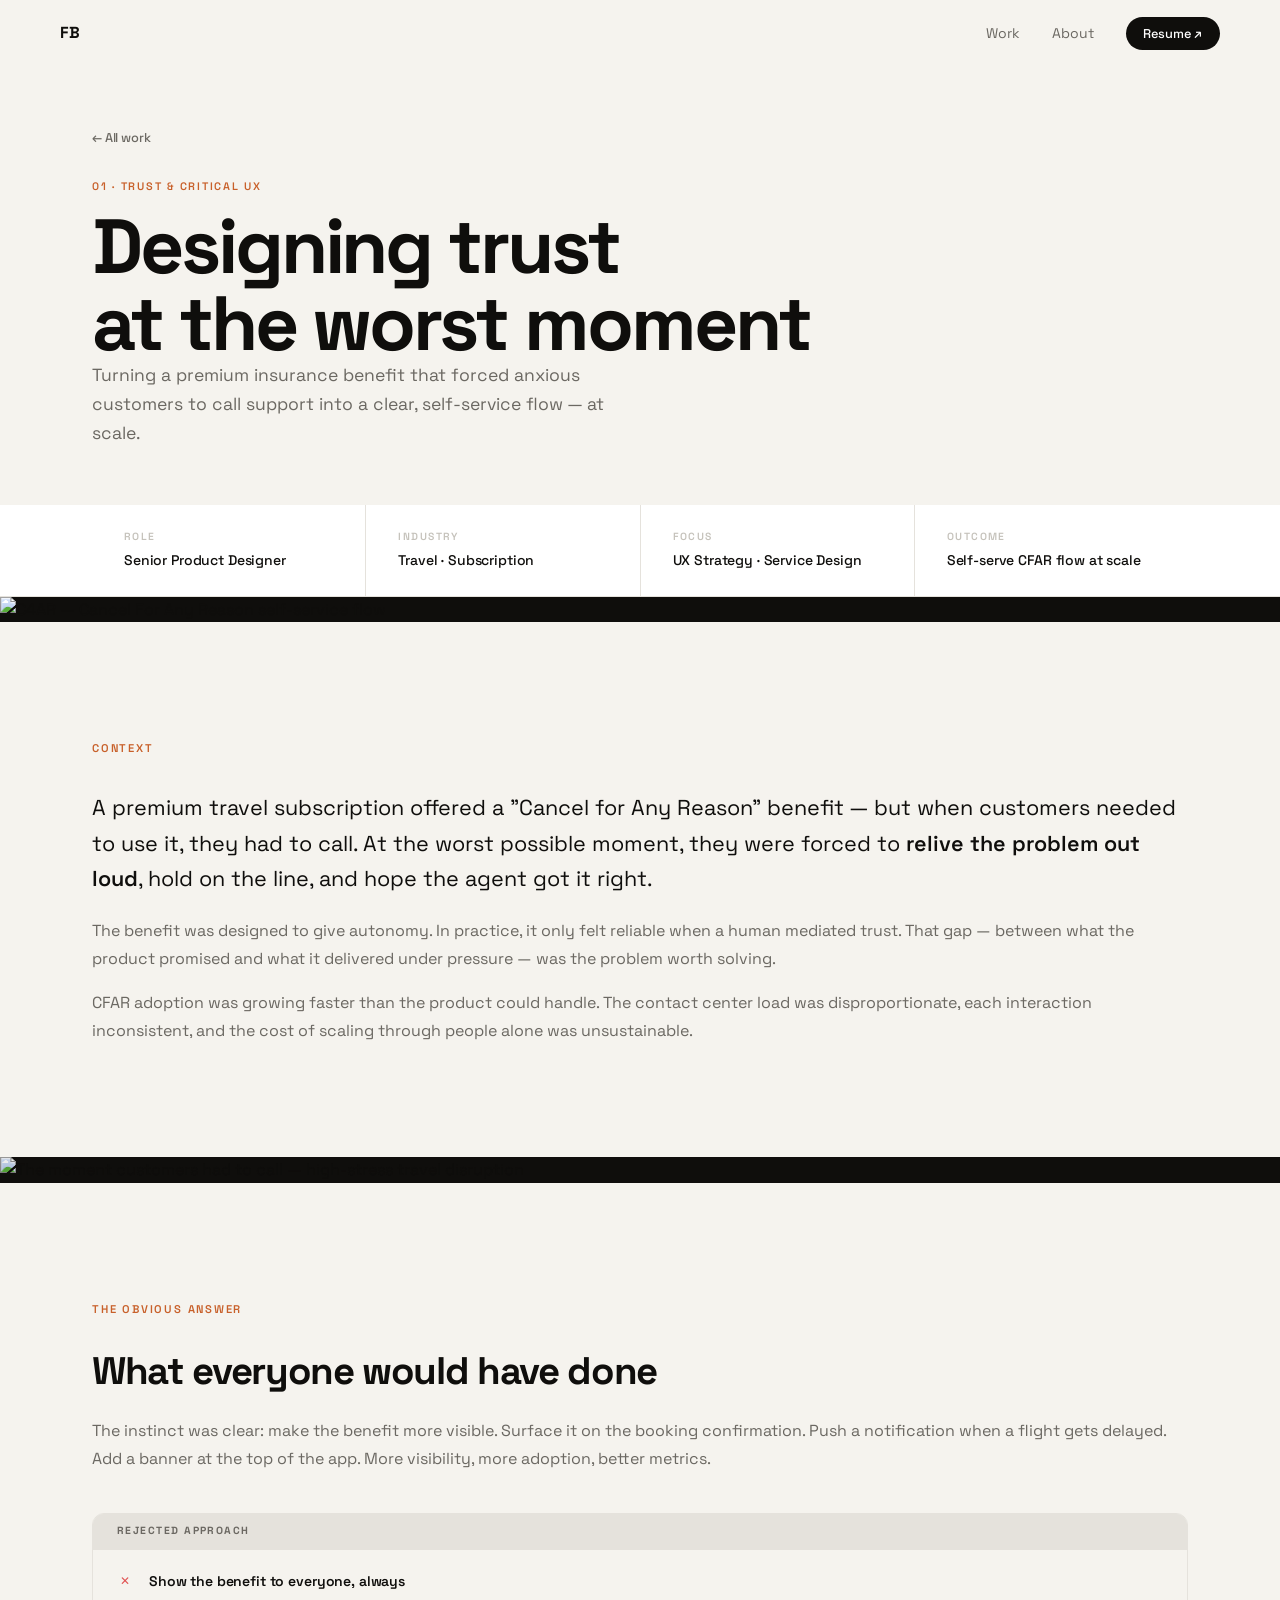
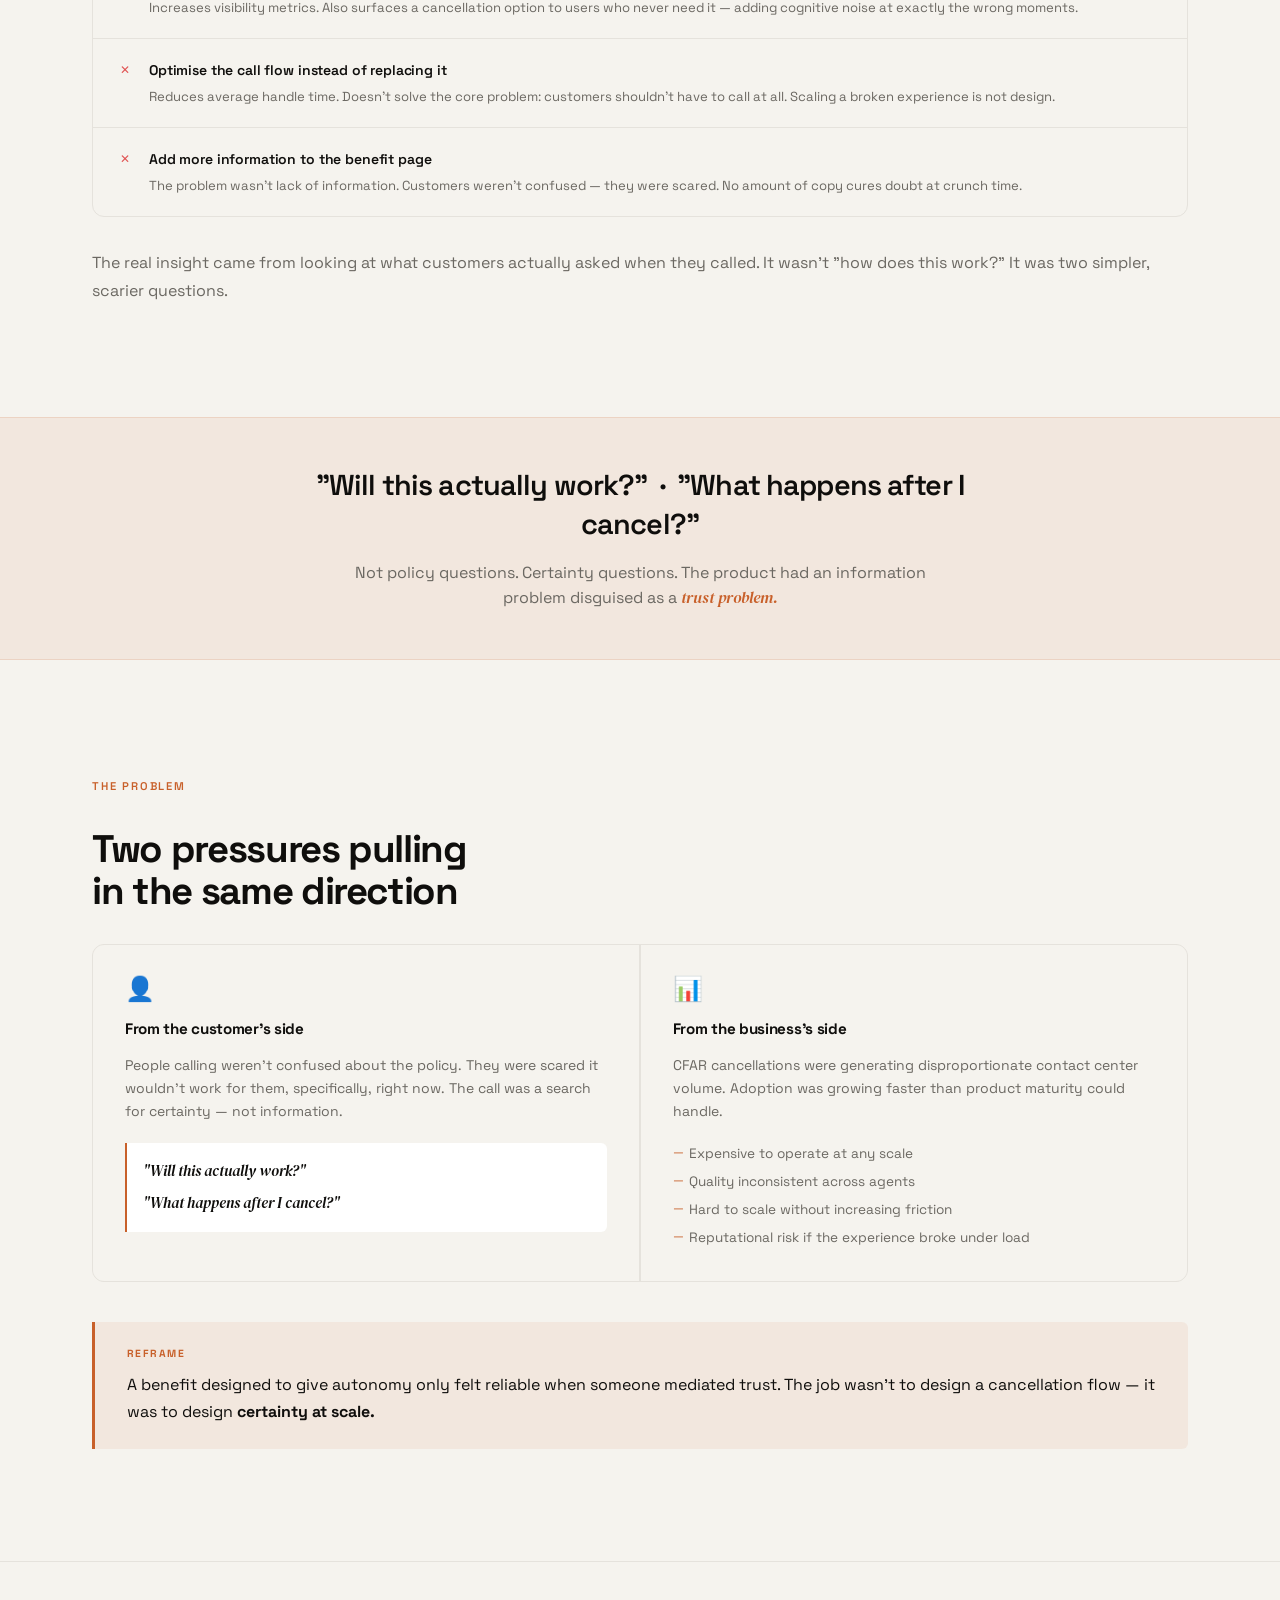
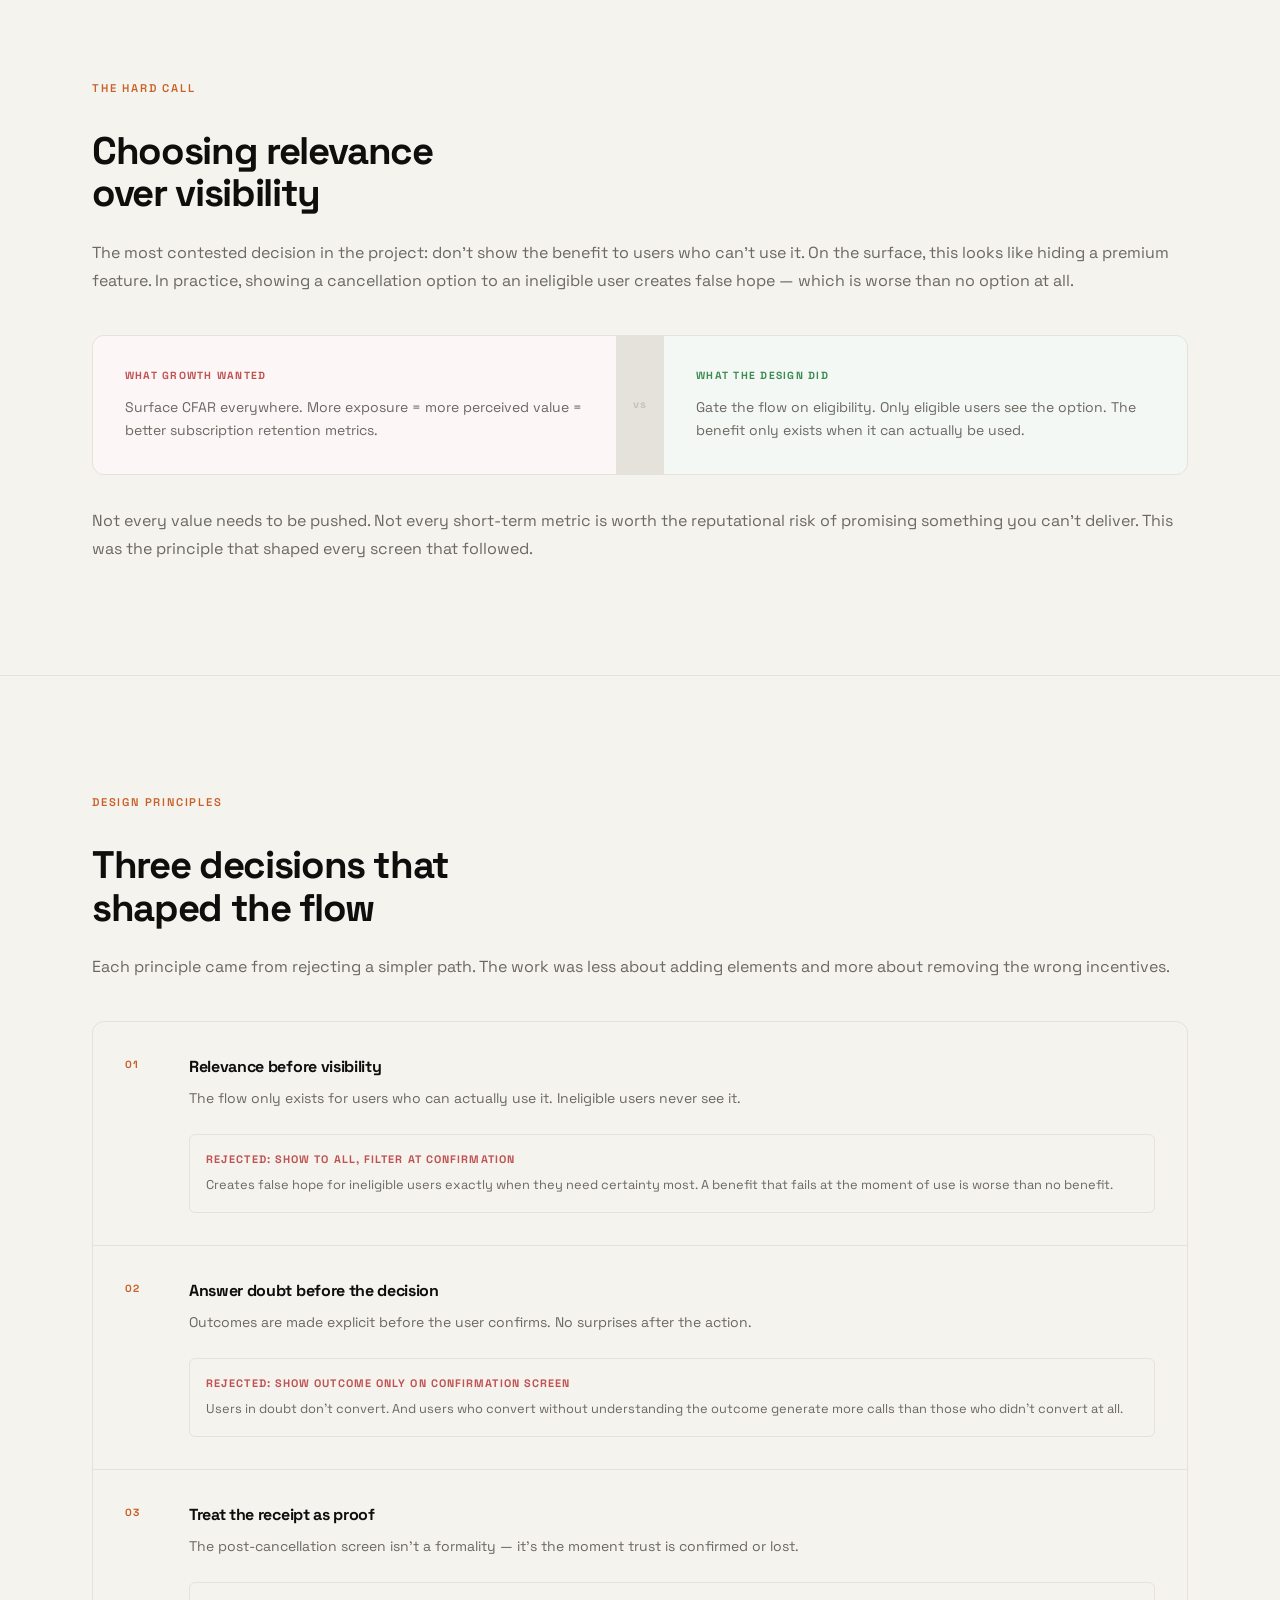
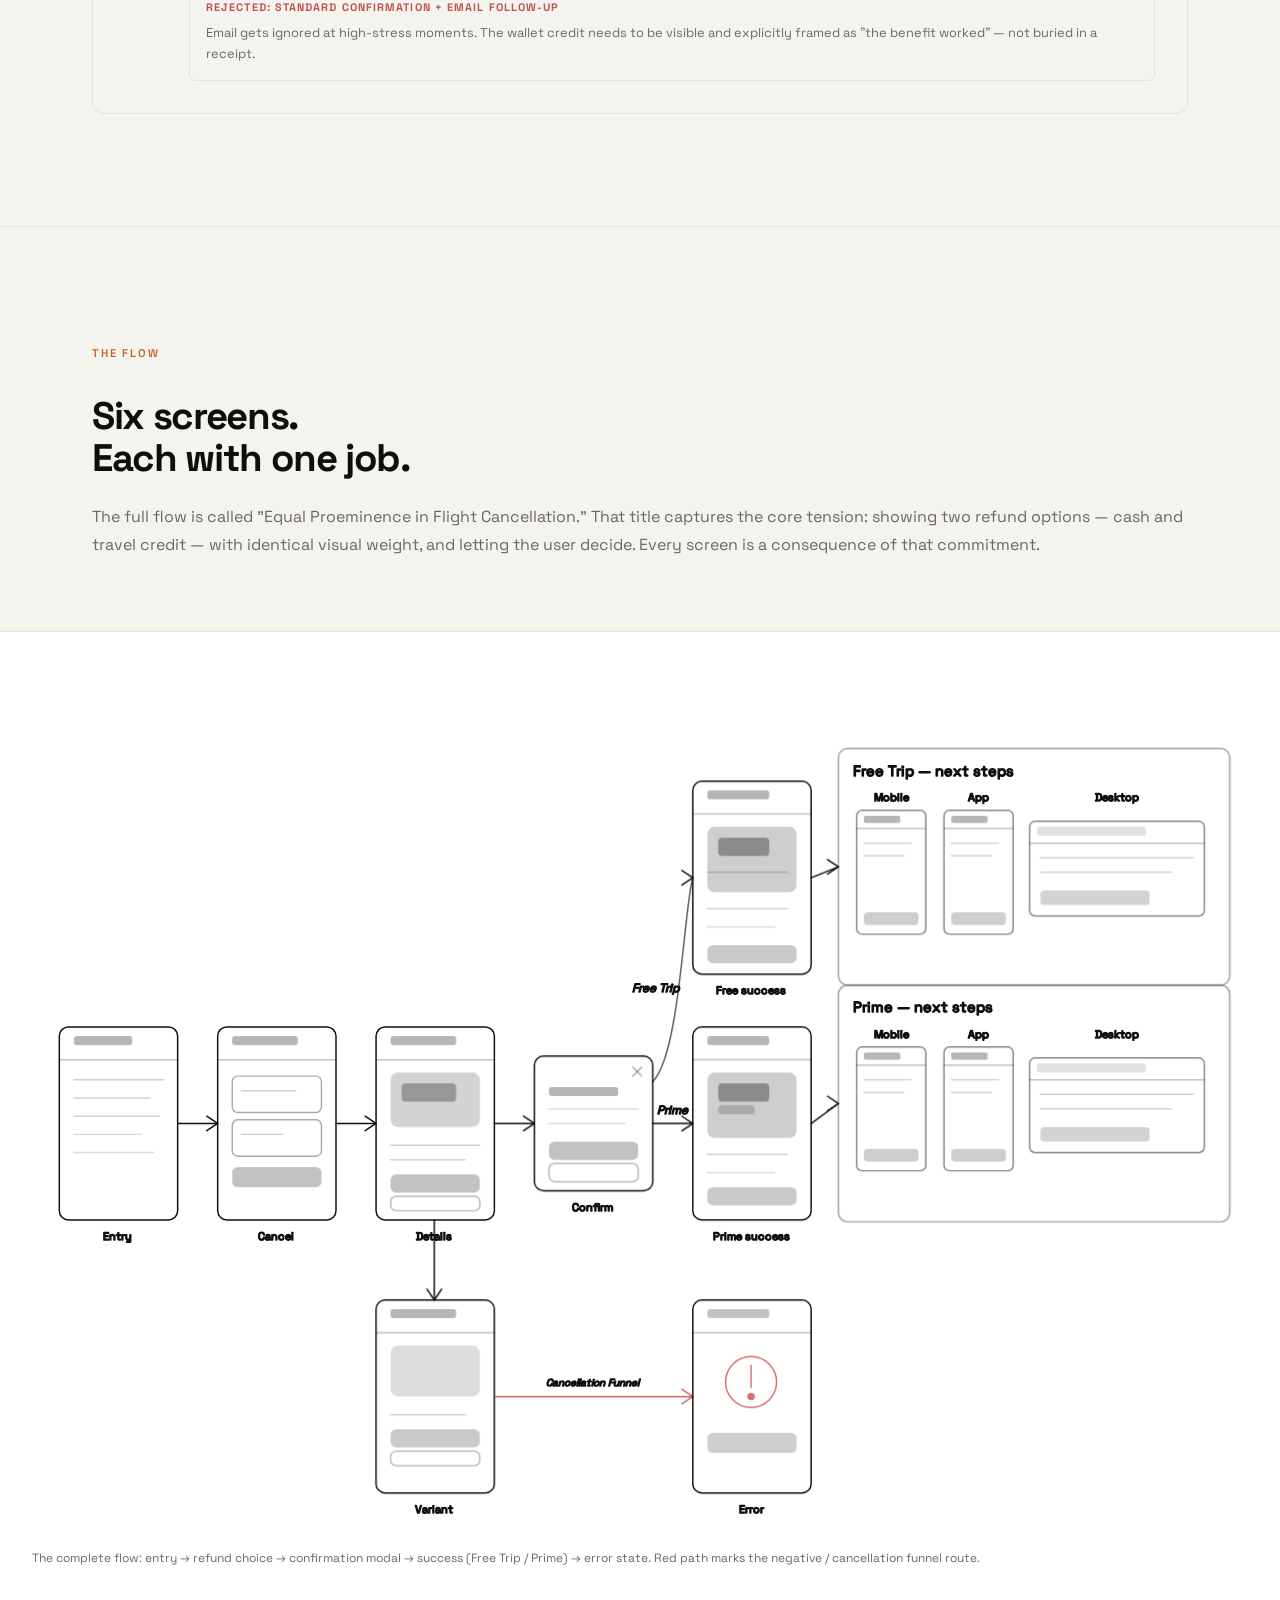
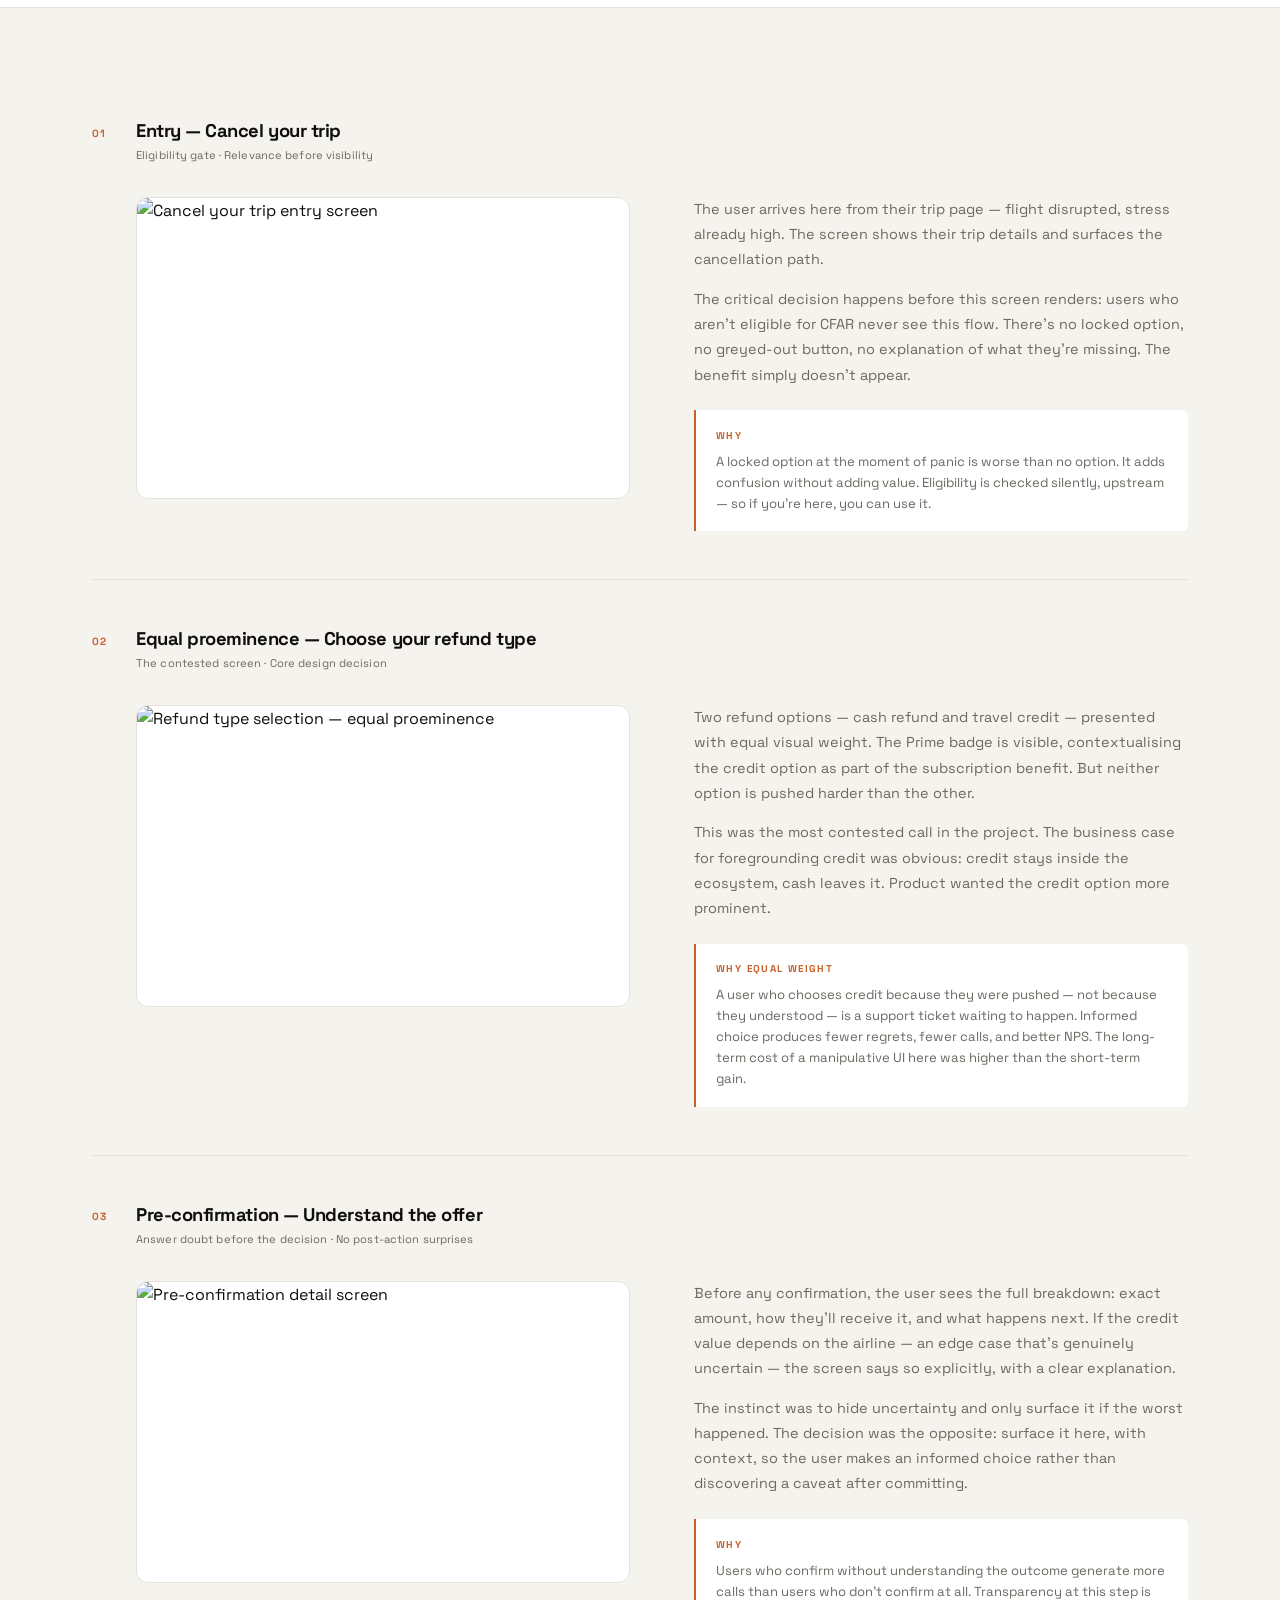
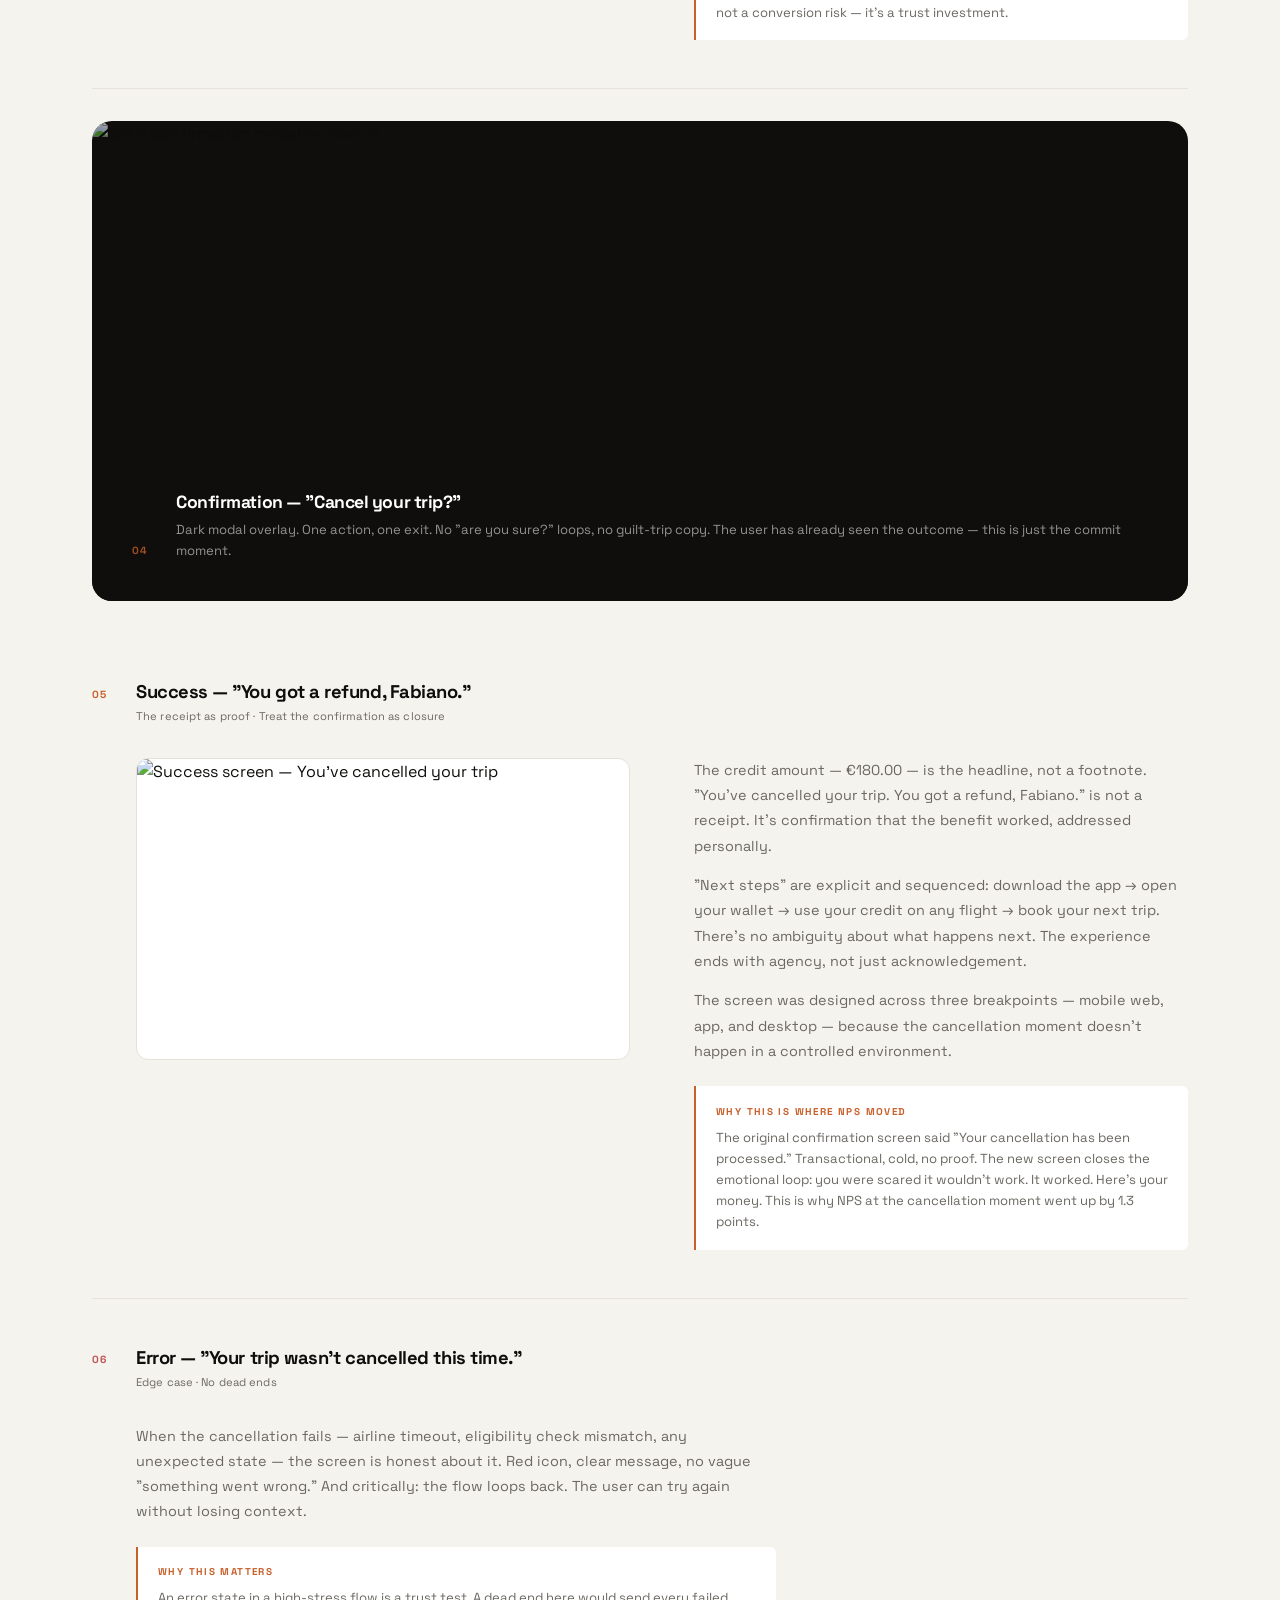
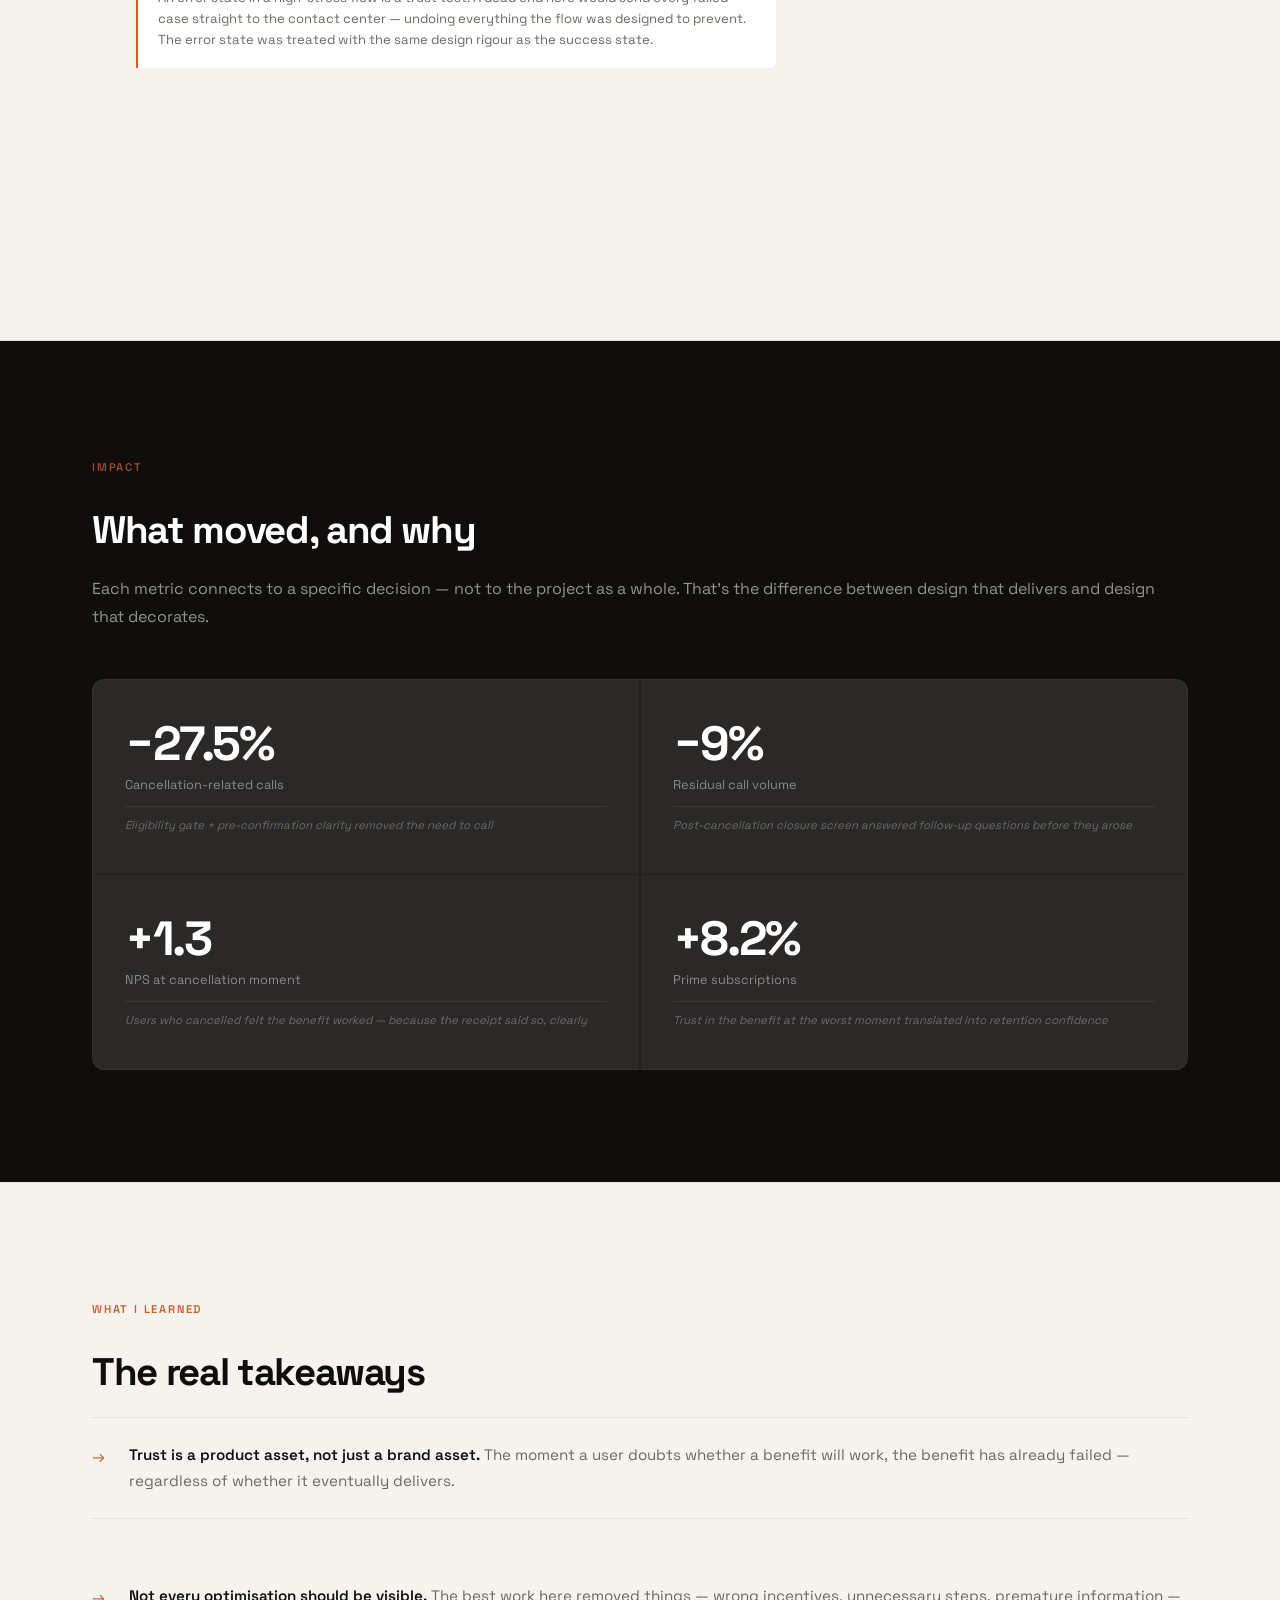
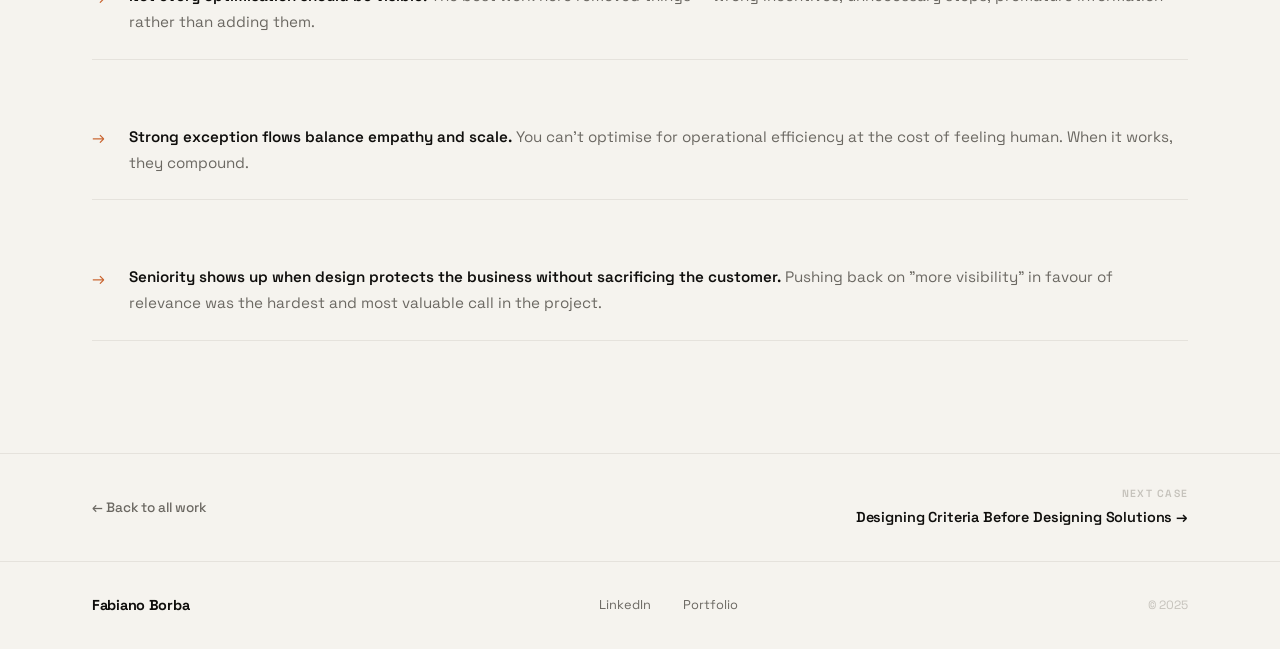
==== commit 04f61f0d: "Add animated SVG flow map to case-c4ar Replaces static PNG with full-width SVG wireframe flow diagra" ====
--- a/docs/case-c4ar.html
+++ b/docs/case-c4ar.html
@@ -345,17 +345,197 @@
 
       <!-- Flow map -->
       <div class="cs-flow-map">
-        <div class="container">
-          <img
-            src="flow-c4ar.png"
-            alt="Complete CFAR flow map — Equal Proeminence in Flight Cancellation"
-            loading="lazy"
-          />
-          <p class="cs-flow-map__caption">
-            The complete flow: entry → refund choice → pre-confirmation → modal → success (Prime / non-Prime) → error state.
-            Red lines mark the negative path. Grey arrows are the retry loop.
-          </p>
-        </div>
+        <svg viewBox="0 0 668 475" fill="none" stroke="currentColor" stroke-width="0.8" stroke-linecap="round" stroke-linejoin="round" aria-hidden="true" font-family="Space Grotesk, system-ui, sans-serif">
+
+          <!-- ══ SCREEN A: Entry / Nearby trip (15,195,65,106) ══ -->
+          <rect class="wf-stroke" style="--d:.2s"  x="15"  y="195" width="65" height="106" rx="5"/>
+          <line class="wf-stroke" style="--d:.25s" x1="15"  y1="213" x2="80"  y2="213" stroke-opacity=".25"/>
+          <rect class="wf-fill"   style="--d:.28s" x="23"  y="200" width="32" height="5"  rx="1.5" fill="currentColor" fill-opacity=".3"  stroke="none"/>
+          <line class="wf-stroke" style="--d:.32s" x1="23"  y1="224" x2="72"  y2="224" stroke-opacity=".2"/>
+          <line class="wf-stroke" style="--d:.35s" x1="23"  y1="234" x2="65"  y2="234" stroke-opacity=".18"/>
+          <line class="wf-stroke" style="--d:.38s" x1="23"  y1="244" x2="70"  y2="244" stroke-opacity=".18"/>
+          <line class="wf-stroke" style="--d:.41s" x1="23"  y1="254" x2="60"  y2="254" stroke-opacity=".15"/>
+          <line class="wf-stroke" style="--d:.44s" x1="23"  y1="264" x2="67"  y2="264" stroke-opacity=".15"/>
+          <text class="wf-fill"   style="--d:.48s" x="47"   y="312" text-anchor="middle" font-size="6" fill="currentColor" fill-opacity=".45">Entry</text>
+
+          <!-- ══ ARROW A → B ══ -->
+          <line    class="wf-stroke" style="--d:.53s" x1="80"  y1="248" x2="102" y2="248"/>
+          <polyline class="wf-stroke" style="--d:.58s" points="96,244 102,248 96,252"/>
+
+          <!-- ══ SCREEN B: Cancel / Choose (102,195,65,106) ══ -->
+          <rect class="wf-stroke" style="--d:.63s" x="102" y="195" width="65" height="106" rx="5"/>
+          <line class="wf-stroke" style="--d:.68s" x1="102" y1="213" x2="167" y2="213" stroke-opacity=".25"/>
+          <rect class="wf-fill"   style="--d:.71s" x="110" y="200" width="36" height="5"  rx="1.5" fill="currentColor" fill-opacity=".3"  stroke="none"/>
+          <rect class="wf-stroke" style="--d:.75s" x="110" y="222" width="49" height="20" rx="3"   stroke-opacity=".35"/>
+          <rect class="wf-stroke" style="--d:.79s" x="110" y="246" width="49" height="20" rx="3"   stroke-opacity=".35"/>
+          <line class="wf-stroke" style="--d:.82s" x1="115" y1="230" x2="145" y2="230" stroke-opacity=".2"/>
+          <line class="wf-stroke" style="--d:.85s" x1="115" y1="254" x2="138" y2="254" stroke-opacity=".2"/>
+          <rect class="wf-fill"   style="--d:.88s" x="110" y="272" width="49" height="11" rx="3"   fill="currentColor" fill-opacity=".25" stroke="none"/>
+          <text class="wf-fill"   style="--d:.91s" x="134"  y="312" text-anchor="middle" font-size="6" fill="currentColor" fill-opacity=".45">Cancel</text>
+
+          <!-- ══ ARROW B → C ══ -->
+          <line    class="wf-stroke" style="--d:.96s"  x1="167" y1="248" x2="189" y2="248"/>
+          <polyline class="wf-stroke" style="--d:1.01s" points="183,244 189,248 183,252"/>
+
+          <!-- ══ SCREEN C: Refund details (189,195,65,106) ══ -->
+          <rect class="wf-stroke" style="--d:1.06s" x="189" y="195" width="65" height="106" rx="5"/>
+          <line class="wf-stroke" style="--d:1.11s" x1="189" y1="213" x2="254" y2="213" stroke-opacity=".25"/>
+          <rect class="wf-fill"   style="--d:1.14s" x="197" y="200" width="36" height="5"  rx="1.5" fill="currentColor" fill-opacity=".3"  stroke="none"/>
+          <rect class="wf-fill"   style="--d:1.18s" x="197" y="220" width="49" height="30" rx="4"   fill="currentColor" fill-opacity=".18" stroke="none"/>
+          <rect class="wf-fill"   style="--d:1.22s" x="203" y="226" width="30" height="10" rx="2"   fill="currentColor" fill-opacity=".3"  stroke="none"/>
+          <line class="wf-stroke" style="--d:1.26s" x1="197" y1="260" x2="246" y2="260" stroke-opacity=".2"/>
+          <line class="wf-stroke" style="--d:1.29s" x1="197" y1="268" x2="238" y2="268" stroke-opacity=".18"/>
+          <rect class="wf-fill"   style="--d:1.33s" x="197" y="276" width="49" height="10" rx="3"   fill="currentColor" fill-opacity=".25" stroke="none"/>
+          <rect class="wf-stroke" style="--d:1.36s" x="197" y="288" width="49" height="8"  rx="3"   stroke-opacity=".3"/>
+          <text class="wf-fill"   style="--d:1.4s"  x="221"  y="312" text-anchor="middle" font-size="6" fill="currentColor" fill-opacity=".45">Details</text>
+
+          <!-- ══ ARROW C → C2 (down, negative path) ══ -->
+          <line    class="wf-stroke" style="--d:1.28s" x1="221" y1="301" x2="221" y2="345"/>
+          <polyline class="wf-stroke" style="--d:1.33s" points="217,339 221,345 225,339"/>
+
+          <!-- ══ ARROW C → D ══ -->
+          <line    class="wf-stroke" style="--d:1.44s" x1="254" y1="248" x2="276" y2="248"/>
+          <polyline class="wf-stroke" style="--d:1.49s" points="270,244 276,248 270,252"/>
+
+          <!-- ══ SCREEN D: Confirm modal (276,211,65,74) ══ -->
+          <rect class="wf-stroke" style="--d:1.54s" x="276" y="211" width="65" height="74" rx="5"/>
+          <line class="wf-stroke" style="--d:1.57s" x1="330" y1="217" x2="335" y2="222" stroke-opacity=".35"/>
+          <line class="wf-stroke" style="--d:1.57s" x1="335" y1="217" x2="330" y2="222" stroke-opacity=".35"/>
+          <rect class="wf-fill"   style="--d:1.61s" x="284" y="228" width="38" height="5"  rx="1.5" fill="currentColor" fill-opacity=".3"  stroke="none"/>
+          <line class="wf-stroke" style="--d:1.65s" x1="284" y1="240" x2="333" y2="240" stroke-opacity=".18"/>
+          <line class="wf-stroke" style="--d:1.68s" x1="284" y1="248" x2="326" y2="248" stroke-opacity=".15"/>
+          <rect class="wf-fill"   style="--d:1.72s" x="284" y="258" width="49" height="10" rx="3"   fill="currentColor" fill-opacity=".25" stroke="none"/>
+          <rect class="wf-stroke" style="--d:1.75s" x="284" y="270" width="49" height="10" rx="3"   stroke-opacity=".3"/>
+          <text class="wf-fill"   style="--d:1.78s" x="308"  y="296" text-anchor="middle" font-size="6" fill="currentColor" fill-opacity=".45">Confirm</text>
+
+          <!-- ══ ARROW D → E (Free Trip, curves up) ══ -->
+          <path    class="wf-stroke" style="--d:1.84s" d="M341,225 C356,210 358,130 363,113" stroke-opacity=".7"/>
+          <polyline class="wf-stroke" style="--d:1.94s" points="357,109 363,113 357,117"/>
+          <text class="wf-fill"   style="--d:1.89s" x="356"  y="176" text-anchor="end" font-size="6.5" fill="currentColor" fill-opacity=".5" font-style="italic">Free Trip</text>
+
+          <!-- ══ ARROW D → F (Prime, straight right) ══ -->
+          <line    class="wf-stroke" style="--d:1.84s" x1="341" y1="248" x2="363" y2="248"/>
+          <polyline class="wf-stroke" style="--d:1.94s" points="357,244 363,248 357,252"/>
+          <text class="wf-fill"   style="--d:1.89s" x="352"  y="243" text-anchor="middle" font-size="6.5" fill="currentColor" fill-opacity=".5" font-style="italic">Prime</text>
+
+          <!-- ══ SCREEN E: Success / Free Trip (363,60,65,106) ══ -->
+          <rect class="wf-stroke" style="--d:2.0s"  x="363" y="60"  width="65" height="106" rx="5"/>
+          <line class="wf-stroke" style="--d:2.05s" x1="363" y1="78"  x2="428" y2="78"  stroke-opacity=".25"/>
+          <rect class="wf-fill"   style="--d:2.08s" x="371" y="65"  width="34" height="5"  rx="1.5" fill="currentColor" fill-opacity=".3"  stroke="none"/>
+          <rect class="wf-fill"   style="--d:2.12s" x="371" y="85"  width="49" height="36" rx="4"   fill="currentColor" fill-opacity=".2"  stroke="none"/>
+          <rect class="wf-fill"   style="--d:2.16s" x="377" y="91"  width="28" height="10" rx="2"   fill="currentColor" fill-opacity=".35" stroke="none"/>
+          <line class="wf-stroke" style="--d:2.2s"  x1="371" y1="110" x2="415" y2="110" stroke-opacity=".18"/>
+          <line class="wf-stroke" style="--d:2.24s" x1="371" y1="130" x2="415" y2="130" stroke-opacity=".18"/>
+          <line class="wf-stroke" style="--d:2.27s" x1="371" y1="140" x2="408" y2="140" stroke-opacity=".15"/>
+          <rect class="wf-fill"   style="--d:2.3s"  x="371" y="150" width="49" height="10" rx="3"   fill="currentColor" fill-opacity=".22" stroke="none"/>
+          <text class="wf-fill"   style="--d:2.33s" x="395"  y="177" text-anchor="middle" font-size="6" fill="currentColor" fill-opacity=".45">Free success</text>
+
+          <!-- ══ SCREEN F: Success / Prime (363,195,65,106) ══ -->
+          <rect class="wf-stroke" style="--d:2.0s"  x="363" y="195" width="65" height="106" rx="5"/>
+          <line class="wf-stroke" style="--d:2.05s" x1="363" y1="213" x2="428" y2="213" stroke-opacity=".25"/>
+          <rect class="wf-fill"   style="--d:2.08s" x="371" y="200" width="34" height="5"  rx="1.5" fill="currentColor" fill-opacity=".3"  stroke="none"/>
+          <rect class="wf-fill"   style="--d:2.12s" x="371" y="220" width="49" height="36" rx="4"   fill="currentColor" fill-opacity=".2"  stroke="none"/>
+          <rect class="wf-fill"   style="--d:2.16s" x="377" y="226" width="28" height="10" rx="2"   fill="currentColor" fill-opacity=".35" stroke="none"/>
+          <rect class="wf-fill"   style="--d:2.19s" x="377" y="238" width="20" height="5"  rx="2"   fill="currentColor" fill-opacity=".18" stroke="none"/>
+          <line class="wf-stroke" style="--d:2.23s" x1="371" y1="265" x2="415" y2="265" stroke-opacity=".18"/>
+          <line class="wf-stroke" style="--d:2.26s" x1="371" y1="275" x2="408" y2="275" stroke-opacity=".15"/>
+          <rect class="wf-fill"   style="--d:2.29s" x="371" y="283" width="49" height="10" rx="3"   fill="currentColor" fill-opacity=".22" stroke="none"/>
+          <text class="wf-fill"   style="--d:2.32s" x="395"  y="312" text-anchor="middle" font-size="6" fill="currentColor" fill-opacity=".45">Prime success</text>
+
+          <!-- ══ ARROW E → SECTION 1 ══ -->
+          <line    class="wf-stroke" style="--d:2.4s"  x1="428" y1="113" x2="443" y2="107"/>
+          <polyline class="wf-stroke" style="--d:2.45s" points="437,103 443,107 437,111"/>
+
+          <!-- ══ ARROW F → SECTION 2 ══ -->
+          <line    class="wf-stroke" style="--d:2.4s"  x1="428" y1="248" x2="443" y2="237"/>
+          <polyline class="wf-stroke" style="--d:2.45s" points="437,233 443,237 437,241"/>
+
+          <!-- ══ SECTION 1: Free Trip results (443,42,215,130) ══ -->
+          <rect class="wf-stroke" style="--d:2.5s"  x="443" y="42"  width="215" height="130" rx="5" stroke-opacity=".4"/>
+          <text class="wf-fill"   style="--d:2.55s" x="451"  y="57"  font-size="8"  fill="currentColor" fill-opacity=".6">Free Trip — next steps</text>
+          <text class="wf-fill"   style="--d:2.59s" x="472"  y="71"  text-anchor="middle" font-size="6" fill="currentColor" fill-opacity=".4">Mobile</text>
+          <text class="wf-fill"   style="--d:2.59s" x="520"  y="71"  text-anchor="middle" font-size="6" fill="currentColor" fill-opacity=".4">App</text>
+          <text class="wf-fill"   style="--d:2.59s" x="596"  y="71"  text-anchor="middle" font-size="6" fill="currentColor" fill-opacity=".4">Desktop</text>
+          <!-- Mobile mini phone -->
+          <rect class="wf-stroke" style="--d:2.63s" x="453" y="76"  width="38" height="68" rx="3" stroke-opacity=".5"/>
+          <line class="wf-stroke" style="--d:2.67s" x1="453" y1="86"  x2="491" y2="86"  stroke-opacity=".25"/>
+          <rect class="wf-fill"   style="--d:2.7s"  x="457" y="79"  width="20" height="4"  rx="1"   fill="currentColor" fill-opacity=".3"  stroke="none"/>
+          <line class="wf-stroke" style="--d:2.73s" x1="457" y1="94"  x2="483" y2="94"  stroke-opacity=".2"/>
+          <line class="wf-stroke" style="--d:2.76s" x1="457" y1="101" x2="479" y2="101" stroke-opacity=".18"/>
+          <rect class="wf-fill"   style="--d:2.79s" x="457" y="132" width="30" height="7"  rx="2"   fill="currentColor" fill-opacity=".2"  stroke="none"/>
+          <!-- App mini phone -->
+          <rect class="wf-stroke" style="--d:2.85s" x="501" y="76"  width="38" height="68" rx="3" stroke-opacity=".5"/>
+          <line class="wf-stroke" style="--d:2.89s" x1="501" y1="86"  x2="539" y2="86"  stroke-opacity=".25"/>
+          <rect class="wf-fill"   style="--d:2.92s" x="505" y="79"  width="20" height="4"  rx="1"   fill="currentColor" fill-opacity=".3"  stroke="none"/>
+          <line class="wf-stroke" style="--d:2.95s" x1="505" y1="94"  x2="531" y2="94"  stroke-opacity=".2"/>
+          <line class="wf-stroke" style="--d:2.98s" x1="505" y1="101" x2="527" y2="101" stroke-opacity=".18"/>
+          <rect class="wf-fill"   style="--d:3.01s" x="505" y="132" width="30" height="7"  rx="2"   fill="currentColor" fill-opacity=".2"  stroke="none"/>
+          <!-- Desktop mini -->
+          <rect class="wf-stroke" style="--d:3.06s" x="548" y="82"  width="96" height="52" rx="3" stroke-opacity=".5"/>
+          <line class="wf-stroke" style="--d:3.1s"  x1="548" y1="94"  x2="644" y2="94"  stroke-opacity=".25"/>
+          <rect class="wf-fill"   style="--d:3.13s" x="552" y="85"  width="60" height="5"  rx="1.5" fill="currentColor" fill-opacity=".12" stroke="none"/>
+          <line class="wf-stroke" style="--d:3.16s" x1="554" y1="102" x2="638" y2="102" stroke-opacity=".2"/>
+          <line class="wf-stroke" style="--d:3.19s" x1="554" y1="110" x2="626" y2="110" stroke-opacity=".18"/>
+          <rect class="wf-fill"   style="--d:3.22s" x="554" y="120" width="60" height="8"  rx="2"   fill="currentColor" fill-opacity=".18" stroke="none"/>
+
+          <!-- ══ SECTION 2: Prime results (443,172,215,130) ══ -->
+          <rect class="wf-stroke" style="--d:2.5s"  x="443" y="172" width="215" height="130" rx="5" stroke-opacity=".4"/>
+          <text class="wf-fill"   style="--d:2.55s" x="451"  y="187" font-size="8"  fill="currentColor" fill-opacity=".6">Prime — next steps</text>
+          <text class="wf-fill"   style="--d:2.59s" x="472"  y="201" text-anchor="middle" font-size="6" fill="currentColor" fill-opacity=".4">Mobile</text>
+          <text class="wf-fill"   style="--d:2.59s" x="520"  y="201" text-anchor="middle" font-size="6" fill="currentColor" fill-opacity=".4">App</text>
+          <text class="wf-fill"   style="--d:2.59s" x="596"  y="201" text-anchor="middle" font-size="6" fill="currentColor" fill-opacity=".4">Desktop</text>
+          <!-- Mobile mini phone S2 -->
+          <rect class="wf-stroke" style="--d:2.63s" x="453" y="206" width="38" height="68" rx="3" stroke-opacity=".5"/>
+          <line class="wf-stroke" style="--d:2.67s" x1="453" y1="216" x2="491" y2="216" stroke-opacity=".25"/>
+          <rect class="wf-fill"   style="--d:2.7s"  x="457" y="209" width="20" height="4"  rx="1"   fill="currentColor" fill-opacity=".3"  stroke="none"/>
+          <line class="wf-stroke" style="--d:2.73s" x1="457" y1="224" x2="483" y2="224" stroke-opacity=".2"/>
+          <line class="wf-stroke" style="--d:2.76s" x1="457" y1="231" x2="479" y2="231" stroke-opacity=".18"/>
+          <rect class="wf-fill"   style="--d:2.79s" x="457" y="262" width="30" height="7"  rx="2"   fill="currentColor" fill-opacity=".2"  stroke="none"/>
+          <!-- App mini phone S2 -->
+          <rect class="wf-stroke" style="--d:2.85s" x="501" y="206" width="38" height="68" rx="3" stroke-opacity=".5"/>
+          <line class="wf-stroke" style="--d:2.89s" x1="501" y1="216" x2="539" y2="216" stroke-opacity=".25"/>
+          <rect class="wf-fill"   style="--d:2.92s" x="505" y="209" width="20" height="4"  rx="1"   fill="currentColor" fill-opacity=".3"  stroke="none"/>
+          <line class="wf-stroke" style="--d:2.95s" x1="505" y1="224" x2="531" y2="224" stroke-opacity=".2"/>
+          <line class="wf-stroke" style="--d:2.98s" x1="505" y1="231" x2="527" y2="231" stroke-opacity=".18"/>
+          <rect class="wf-fill"   style="--d:3.01s" x="505" y="262" width="30" height="7"  rx="2"   fill="currentColor" fill-opacity=".2"  stroke="none"/>
+          <!-- Desktop mini S2 -->
+          <rect class="wf-stroke" style="--d:3.06s" x="548" y="212" width="96" height="52" rx="3" stroke-opacity=".5"/>
+          <line class="wf-stroke" style="--d:3.1s"  x1="548" y1="224" x2="644" y2="224" stroke-opacity=".25"/>
+          <rect class="wf-fill"   style="--d:3.13s" x="552" y="215" width="60" height="5"  rx="1.5" fill="currentColor" fill-opacity=".12" stroke="none"/>
+          <line class="wf-stroke" style="--d:3.16s" x1="554" y1="232" x2="638" y2="232" stroke-opacity=".2"/>
+          <line class="wf-stroke" style="--d:3.19s" x1="554" y1="240" x2="626" y2="240" stroke-opacity=".18"/>
+          <rect class="wf-fill"   style="--d:3.22s" x="554" y="250" width="60" height="8"  rx="2"   fill="currentColor" fill-opacity=".18" stroke="none"/>
+
+          <!-- ══ SCREEN C2: Cancel variant (189,345,65,106) ══ -->
+          <rect class="wf-stroke" style="--d:1.38s" x="189" y="345" width="65" height="106" rx="5"/>
+          <line class="wf-stroke" style="--d:1.43s" x1="189" y1="363" x2="254" y2="363" stroke-opacity=".25"/>
+          <rect class="wf-fill"   style="--d:1.46s" x="197" y="350" width="36" height="5"  rx="1.5" fill="currentColor" fill-opacity=".3"  stroke="none"/>
+          <rect class="wf-fill"   style="--d:1.5s"  x="197" y="370" width="49" height="28" rx="4"   fill="currentColor" fill-opacity=".14" stroke="none"/>
+          <line class="wf-stroke" style="--d:1.54s" x1="197" y1="408" x2="238" y2="408" stroke-opacity=".2"/>
+          <rect class="wf-fill"   style="--d:1.58s" x="197" y="416" width="49" height="10" rx="3"   fill="currentColor" fill-opacity=".22" stroke="none"/>
+          <rect class="wf-stroke" style="--d:1.61s" x="197" y="428" width="49" height="8"  rx="3"   stroke-opacity=".28"/>
+          <text class="wf-fill"   style="--d:1.65s" x="221"  y="462" text-anchor="middle" font-size="6" fill="currentColor" fill-opacity=".45">Variant</text>
+
+          <!-- ══ ARROW C2 → G (red, negative path) ══ -->
+          <line    class="wf-stroke" style="--d:1.7s"  x1="254" y1="398" x2="363" y2="398" stroke="#c53030" stroke-opacity=".75"/>
+          <polyline class="wf-stroke" style="--d:1.78s" points="357,394 363,398 357,402"   stroke="#c53030" stroke-opacity=".75"/>
+          <text class="wf-fill"   style="--d:1.74s" x="308"  y="392" text-anchor="middle" font-size="5.5" fill="#c53030" fill-opacity=".65" font-style="italic">Cancellation Funnel</text>
+
+          <!-- ══ SCREEN G: Error (363,345,65,106) ══ -->
+          <rect class="wf-stroke" style="--d:1.83s" x="363" y="345" width="65" height="106" rx="5"/>
+          <line class="wf-stroke" style="--d:1.88s" x1="363" y1="363" x2="428" y2="363" stroke-opacity=".25"/>
+          <rect class="wf-fill"   style="--d:1.91s" x="371" y="350" width="34" height="5"  rx="1.5" fill="currentColor" fill-opacity=".25" stroke="none"/>
+          <circle class="wf-stroke" style="--d:1.95s" cx="395" cy="390" r="14"              stroke="#c53030" stroke-opacity=".7"/>
+          <line   class="wf-stroke" style="--d:2.01s" x1="395" y1="381" x2="395" y2="393"  stroke="#c53030" stroke-opacity=".7"/>
+          <circle class="wf-fill"   style="--d:2.06s" cx="395" cy="398" r="2"               fill="#c53030"   fill-opacity=".7"  stroke="none"/>
+          <rect class="wf-fill"     style="--d:2.1s"  x="371" y="418" width="49" height="11" rx="3"   fill="currentColor" fill-opacity=".2"  stroke="none"/>
+          <text class="wf-fill"   style="--d:2.14s" x="395"  y="462" text-anchor="middle" font-size="6" fill="currentColor" fill-opacity=".45">Error</text>
+
+        </svg>
+        <p class="cs-flow-map__caption">
+          The complete flow: entry → refund choice → confirmation modal → success (Free Trip / Prime) → error state.
+          Red path marks the negative / cancellation funnel route.
+        </p>
       </div>
 
       <!-- Step-by-step walkthrough -->
--- a/docs/style.css
+++ b/docs/style.css
@@ -153,6 +153,32 @@
   }
 }
 
+@keyframes wfDraw {
+  from { stroke-dashoffset: 1200; }
+  to   { stroke-dashoffset: 0; }
+}
+@keyframes wfFade {
+  from { opacity: 0; }
+  to   { opacity: 1; }
+}
+
+/* Wireframe draw — base state (hidden) */
+.case--featured .case__visual svg .wf-stroke {
+  stroke-dasharray: 1200;
+  stroke-dashoffset: 1200;
+}
+.case--featured .case__visual svg .wf-fill {
+  opacity: 0;
+}
+
+/* Wireframe draw — triggered when card enters viewport */
+.case--featured.is-visible .case__visual svg .wf-stroke {
+  animation: wfDraw 0.8s cubic-bezier(0.37, 0, 0.63, 1) var(--d, 0s) both;
+}
+.case--featured.is-visible .case__visual svg .wf-fill {
+  animation: wfFade 0.6s cubic-bezier(0.37, 0, 0.63, 1) var(--d, 0s) both;
+}
+
 @keyframes fadeIn {
   from { opacity: 0; }
   to   { opacity: 1; }
@@ -502,7 +528,7 @@
 
 .cases {
   display: grid;
-  grid-template-columns: 1fr 1fr;
+  grid-template-columns: 1fr;
   gap: 1.5px;
   background: var(--border);
   border: 1.5px solid var(--border);
@@ -512,22 +538,83 @@
 
 .case {
   background: var(--white);
+  min-height: 360px;
+  display: flex;
+  flex-direction: row;
+  transition: background 0.22s;
+  position: relative;
+}
+.case:hover { background: var(--cream); }
+.case:nth-child(even) { flex-direction: row-reverse; }
+
+.case__body {
+  flex: 1;
+  min-width: 0;
   padding: var(--space-lg) var(--space-md);
   display: flex;
   flex-direction: column;
   gap: var(--space-md);
-  transition: background 0.22s;
-  position: relative;
-}
-.case:hover { background: var(--cream); }
+}
+
+.case__visual {
+  width: 280px;
+  flex-shrink: 0;
+  display: flex;
+  align-items: center;
+  justify-content: center;
+  padding: var(--space-lg) var(--space-md);
+  color: var(--ink-30);
+}
+.case__visual svg {
+  width: 100%;
+  max-width: 220px;
+  height: auto;
+  opacity: 0.55;
+}
 
 .case--featured {
   grid-column: 1 / -1;
   background: var(--ink);
   color: var(--white);
-  padding: var(--space-lg);
+}
+.case--featured .case__visual {
+  display: block;
+  position: relative;
+  color: rgba(255,255,255,1);
+  padding: 0;
+  overflow: hidden;
+  height: 420px;
+  align-self: flex-start;
+}
+.case--featured .case__visual svg {
+  display: block;
+  margin: var(--space-sm) auto 0;
+  width: 260px;
+  max-width: none;
+  height: auto;
+  opacity: 0.18;
 }
 .case--featured:hover { background: #1a1917; }
+
+/* ─── Card entrance animations ──────────────────────────────────────── */
+
+.case .case__tag,
+.case .case__title,
+.case .case__desc,
+.case .case__outcomes,
+.case .case__link,
+.case .case__soon,
+.case .case__visual {
+  opacity: 0;
+}
+
+.case.is-visible .case__tag      { animation: fadeUp 0.5s var(--ease) 0.00s both; }
+.case.is-visible .case__title    { animation: fadeUp 0.5s var(--ease) 0.13s both; }
+.case.is-visible .case__desc     { animation: fadeUp 0.5s var(--ease) 0.24s both; }
+.case.is-visible .case__outcomes { animation: fadeUp 0.5s var(--ease) 0.32s both; }
+.case.is-visible .case__link     { animation: fadeUp 0.5s var(--ease) 0.38s both; }
+.case.is-visible .case__soon     { animation: fadeUp 0.5s var(--ease) 0.38s both; }
+.case.is-visible .case__visual   { animation: fadeUp 0.7s var(--ease) 0.08s both; }
 
 .case--soon {
   opacity: 0.5;
@@ -549,12 +636,6 @@
 }
 .case--featured .case__tag { color: rgba(200, 96, 42, 0.75); }
 
-.case__num {
-  font-size: 0.72rem;
-  color: var(--ink-30);
-  font-variant-numeric: tabular-nums;
-}
-.case--featured .case__num { color: rgba(255,255,255,0.25); }
 
 .case__content {
   flex: 1;
@@ -839,6 +920,18 @@
   }
   .case--featured { grid-column: 1; }
 
+  .case,
+  .case:nth-child(even) {
+    flex-direction: column;
+  }
+  .case__visual {
+    width: 100%;
+  }
+  .case--featured .case__visual {
+    height: 300px;
+    align-self: auto;
+  }
+
   .about__grid {
     grid-template-columns: 1fr;
     gap: var(--space-lg);
--- a/docs/case.css
+++ b/docs/case.css
@@ -126,23 +126,32 @@
 }
 
 .cs-section--alt {
-  background: var(--white);
+  background: transparent;
 }
 
 .cs-section--dark {
   background: var(--ink);
 }
 
+.cs-section + .cs-section {
+  border-top: 1px solid var(--border);
+}
+
 .cs-section__inner {
   display: flex;
   gap: var(--space-xl);
   align-items: flex-start;
 }
 
+.cs-section__inner--2col {
+  flex-direction: column;
+  gap: var(--space-sm);
+}
+
 .cs-section__inner--2col .cs-section__label-col {
-  width: 160px;
+  width: auto;
   flex-shrink: 0;
-  padding-top: 0.2rem;
+  padding-top: 0;
 }
 
 .cs-section__content { flex: 1; min-width: 0; }
@@ -889,21 +898,287 @@
   letter-spacing: -0.01em;
 }
 
+/* ─── Live embed ────────────────────────────────────────────────────── */
+
+.cs-embed {
+  display: flex;
+  flex-direction: column;
+  align-items: center;
+  gap: 2rem;
+  padding: 4rem var(--space-md);
+  background: var(--cream);
+  border-top: 1px solid var(--border);
+  border-bottom: 1px solid var(--border);
+}
+
+.cs-embed__device {
+  width: 375px;
+  height: 812px;
+  border-radius: 48px;
+  overflow: hidden;
+  box-shadow:
+    0 0 0 10px #1c1c1e,
+    0 0 0 12px #2c2c2e,
+    0 48px 96px rgba(0,0,0,0.22),
+    0 16px 32px rgba(0,0,0,0.12);
+  position: relative;
+  background: #000;
+  flex-shrink: 0;
+  /* entrance animation */
+  opacity: 0;
+  transform: translateY(52px) scale(0.96);
+  transition: opacity 0.9s cubic-bezier(0.22,1,0.36,1), transform 0.9s cubic-bezier(0.22,1,0.36,1);
+}
+
+.cs-embed__device.device-visible {
+  opacity: 1;
+  transform: none;
+}
+
+/* iOS status bar overlay */
+.cs-embed__statusbar {
+  position: absolute;
+  top: 0;
+  left: 0;
+  right: 0;
+  height: 44px;
+  background: #1749a6;
+  z-index: 10;
+  display: flex;
+  align-items: flex-end;
+  justify-content: space-between;
+  padding: 0 20px 8px;
+  pointer-events: none;
+}
+
+.cs-embed__statusbar-time {
+  font-family: -apple-system, 'SF Pro Text', system-ui, sans-serif;
+  font-size: 15px;
+  font-weight: 600;
+  color: #fff;
+  letter-spacing: -0.03em;
+}
+
+.cs-embed__statusbar-icons {
+  display: flex;
+  align-items: center;
+  gap: 7px;
+}
+
+/* Skeleton loading state */
+.cs-embed__skeleton {
+  position: absolute;
+  top: 44px; /* sits below the status bar overlay, same offset as iframe */
+  left: 0;
+  right: 0;
+  bottom: 0;
+  z-index: 5;
+  background: #fff;
+  overflow: hidden;
+  transition: opacity 0.4s ease;
+  pointer-events: none;
+}
+
+.cs-embed__sk-header {
+  height: 84px;
+  background: #1749a6;
+}
+
+.cs-embed__sk-body {
+  padding: 28px 16px;
+  display: flex;
+  flex-direction: column;
+  gap: 28px;
+  background: #fff;
+}
+
+@keyframes embedShimmer {
+  from { background-position: -560px 0; }
+  to   { background-position:  560px 0; }
+}
+
+.cs-embed__sk-line,
+.cs-embed__sk-hero,
+.cs-embed__sk-circle,
+.cs-embed__sk-card {
+  background: linear-gradient(90deg, #ececec 25%, #f7f7f7 50%, #ececec 75%);
+  background-size: 560px 100%;
+  animation: embedShimmer 1.5s infinite linear;
+  border-radius: 6px;
+}
+
+.cs-embed__sk-hero {
+  height: 118px;
+  border-radius: 10px;
+}
+
+.cs-embed__sk-lines {
+  display: flex;
+  flex-direction: column;
+  gap: 10px;
+}
+
+.cs-embed__sk-line { height: 12px; }
+.cs-embed__sk-line--short { width: 60%; }
+
+.cs-embed__sk-row {
+  display: flex;
+  gap: 20px;
+  padding: 0 8px;
+}
+
+.cs-embed__sk-circle {
+  width: 64px;
+  height: 64px;
+  border-radius: 50%;
+  flex-shrink: 0;
+}
+
+.cs-embed__sk-grid-section {
+  background: #f3f4f6;
+  margin: 0 -16px;
+  padding: 24px 16px;
+}
+
+.cs-embed__sk-grid {
+  display: grid;
+  grid-template-columns: 1fr 1fr;
+  gap: 12px;
+  margin-top: 14px;
+}
+
+.cs-embed__sk-card {
+  height: 88px;
+  border-radius: 8px;
+  background: linear-gradient(90deg, #e2e2e2 25%, #ebebeb 50%, #e2e2e2 75%);
+  background-size: 560px 100%;
+}
+
+.cs-embed__device iframe {
+  position: absolute;
+  top: 44px; /* pushed below the status bar overlay */
+  left: 0;
+  right: 0;
+  bottom: 0;
+  width: 100%;
+  height: calc(100% - 44px);
+  border: none;
+  display: block;
+  opacity: 0;
+  transition: opacity 0.42s ease;
+}
+.cs-embed__device iframe.iframe-ready {
+  opacity: 1;
+}
+
+.cs-embed__link {
+  font-size: 0.75rem;
+  font-weight: 500;
+  color: var(--ink-30);
+  transition: color 0.2s;
+  letter-spacing: -0.01em;
+}
+.cs-embed__link:hover { color: var(--ink); }
+
+/* Hero position variant — tighter top, no top border */
+.cs-embed--hero {
+  padding-top: 3rem;
+  border-top: none;
+}
+
+/* Three-device layout — full native size, minimal padding, scrollable */
+.cs-embed--trio {
+  flex-direction: row;
+  align-items: flex-end;
+  justify-content: center;
+  gap: 3rem;
+  flex-wrap: nowrap;
+  overflow-x: auto;
+  padding: 3rem 2rem;
+}
+
+.cs-embed__unit {
+  display: flex;
+  flex-direction: column;
+  align-items: center;
+  gap: 1rem;
+  flex-shrink: 0;
+}
+
+.cs-embed__label {
+  font-size: 0.68rem;
+  font-weight: 600;
+  letter-spacing: 0.1em;
+  text-transform: uppercase;
+  color: var(--ink-30);
+}
+
+.cs-embed--trio .cs-embed__device {
+  width: 375px;
+  height: 812px;
+  border-radius: 48px;
+  box-shadow:
+    0 0 0 10px #1c1c1e,
+    0 0 0 12px #2c2c2e,
+    0 48px 96px rgba(0,0,0,0.22),
+    0 16px 32px rgba(0,0,0,0.12);
+}
+
+.cs-embed--trio .cs-embed__statusbar {
+  height: 44px;
+  padding: 0 20px 8px;
+  align-items: flex-end;
+}
+
+.cs-embed--trio .cs-embed__statusbar-time {
+  font-size: 15px;
+}
+
+/* iframe at full native size — no zoom needed */
+.cs-embed--trio .cs-embed__device iframe {
+  position: absolute;
+  top: 44px;
+  left: 0;
+  width: 375px;
+  height: 812px;
+  border: none;
+  display: block;
+  opacity: 0;
+  transition: opacity 0.42s ease;
+}
+
+.cs-embed--trio .cs-embed__skeleton {
+  top: 44px;
+}
+
+.cs-embed--trio .cs-embed__device iframe.iframe-ready {
+  opacity: 1;
+}
+
+@media (max-width: 640px) {
+  .cs-embed--trio {
+    flex-direction: column;
+    align-items: center;
+    overflow-x: visible;
+    gap: 3rem;
+    padding: 2rem 1rem;
+  }
+}
+
+
 /* ─── Flow map ──────────────────────────────────────────────────────── */
 
 .cs-flow-map {
   background: var(--white);
   border-top: 1px solid var(--border);
   border-bottom: 1px solid var(--border);
-  padding: 2.5rem 0;
+  padding: 2.5rem var(--space-md);
   margin: 2rem 0;
 }
 
-.cs-flow-map img {
+.cs-flow-map svg {
   width: 100%;
   height: auto;
-  border-radius: var(--radius-md);
-  border: 1px solid var(--border);
   display: block;
 }
 
@@ -912,6 +1187,21 @@
   color: var(--ink-60);
   margin-top: 0.75rem;
   line-height: 1.5;
+}
+
+/* ─── Flow map wireframe draw animation ─────────────────────────────── */
+.cs-flow-map svg .wf-stroke {
+  stroke-dasharray: 1200;
+  stroke-dashoffset: 1200;
+}
+.cs-flow-map svg .wf-fill {
+  opacity: 0;
+}
+.cs-flow-map.is-visible svg .wf-stroke {
+  animation: wfDraw 0.8s cubic-bezier(0.37, 0, 0.63, 1) var(--d, 0s) both;
+}
+.cs-flow-map.is-visible svg .wf-fill {
+  animation: wfFade 0.6s cubic-bezier(0.37, 0, 0.63, 1) var(--d, 0s) both;
 }
 
 /* ─── Step walkthrough ──────────────────────────────────────────────── */
@@ -1101,16 +1391,7 @@
 /* ─── Responsive ────────────────────────────────────────────────────── */
 
 @media (max-width: 860px) {
-  .cs-section__inner--2col {
-    flex-direction: column;
-    gap: var(--space-md);
-  }
-
-  .cs-section__inner--2col .cs-section__label-col {
-    width: auto;
-  }
-
-  .cs-two-panel {
+.cs-two-panel {
     grid-template-columns: 1fr;
   }
 
@@ -1150,3 +1431,277 @@
   .cs-step__header { gap: 0.75rem; }
   .cs-step--hero img { height: 320px; }
 }
+
+/* ─── Role / Services closing block ─────────────────────────────────── */
+
+.cs-role-grid {
+  display: flex;
+  flex-direction: column;
+  gap: 2rem;
+}
+
+.cs-role-label {
+  font-size: 0.72rem;
+  font-weight: 600;
+  letter-spacing: 0.08em;
+  text-transform: uppercase;
+  color: var(--ink-40);
+  margin: 0 0 0.35rem;
+}
+
+.cs-role-val {
+  font-size: 1rem;
+  font-weight: 500;
+  color: var(--ink);
+  margin: 0;
+}
+
+.cs-role-services {
+  list-style: none;
+  padding: 0;
+  margin: 0;
+  display: flex;
+  flex-direction: column;
+  gap: 0.25rem;
+}
+
+.cs-role-services li {
+  font-size: 1rem;
+  font-weight: 500;
+  color: var(--ink);
+}
+
+@media (min-width: 640px) {
+  .cs-role-grid {
+    flex-direction: row;
+    gap: 3rem;
+  }
+}
+
+/* ─── Design system embed ────────────────────────────────────────────── */
+
+/* ─── Learnings ─────────────────────────────────────────────────────── */
+
+.cs-learnings {
+  display: flex;
+  flex-direction: column;
+  gap: 2.5rem;
+}
+
+.cs-learning {
+  display: flex;
+  gap: 1.5rem;
+  align-items: flex-start;
+}
+
+.cs-learning__num {
+  font-size: 0.7rem;
+  font-weight: 700;
+  letter-spacing: 0.08em;
+  color: var(--ink-20);
+  padding-top: 0.2rem;
+  flex-shrink: 0;
+  width: 1.8rem;
+}
+
+.cs-learning__title {
+  font-size: 1rem;
+  font-weight: 700;
+  color: var(--ink);
+  margin-bottom: 0.5rem;
+  line-height: 1.3;
+}
+
+/* ─── Demo / Interact mode toggle ───────────────────────────────────── */
+
+.cs-demo-toggle {
+  display: flex;
+  align-items: center;
+  gap: 2px;
+  background: var(--border);
+  border-radius: 999px;
+  padding: 3px;
+  margin-bottom: 1.75rem;
+  width: fit-content;
+}
+
+.cs-demo-toggle__btn {
+  padding: 5px 14px;
+  border-radius: 999px;
+  font-size: 0.7rem;
+  font-weight: 600;
+  letter-spacing: 0.04em;
+  text-transform: uppercase;
+  color: var(--ink-30);
+  background: transparent;
+  border: none;
+  cursor: pointer;
+  transition: background 0.18s, color 0.18s, box-shadow 0.18s;
+  line-height: 1;
+}
+
+.cs-demo-toggle__btn--active {
+  background: var(--white);
+  color: var(--ink);
+  box-shadow: 0 1px 3px rgba(0,0,0,0.10);
+}
+
+.cs-demo-toggle__btn:not(.cs-demo-toggle__btn--active):hover {
+  color: var(--ink-60);
+}
+
+/* ─── ds-iframe ──────────────────────────────────────────────────────── */
+
+.cs-ds-iframe {
+  display: block;
+  width: 100%;
+  height: 0;
+  border: none;
+  overflow: hidden;
+}
+
+/* ─── Feature section (text + phone mockup) ─────────────────────────── */
+
+.cs-feature {
+  display: flex;
+  gap: 3.5rem;
+  align-items: flex-start;
+}
+
+.cs-feature--reverse {
+  flex-direction: row-reverse;
+}
+
+.cs-feature__text {
+  flex: 1;
+  min-width: 0;
+}
+
+.cs-feature__mockup {
+  flex-shrink: 0;
+  display: flex;
+  flex-direction: column;
+  align-items: center;
+  padding-top: 0.25rem;
+}
+
+.cs-feature__phone {
+  width: 210px;
+  height: 440px;
+  border-radius: 36px;
+  background: #fff;
+  box-shadow:
+    0 0 0 9px #1c1c1e,
+    0 0 0 11px #2c2c2e,
+    0 40px 72px rgba(0,0,0,0.18),
+    0 12px 24px rgba(0,0,0,0.1);
+  overflow: hidden;
+  display: flex;
+  flex-direction: column;
+}
+
+.cs-feature__phone-header {
+  background: #1749a6;
+  height: 72px;
+  flex-shrink: 0;
+  display: flex;
+  flex-direction: column;
+  justify-content: flex-end;
+  padding: 0 16px 12px;
+  gap: 6px;
+}
+
+.cs-feature__phone-body {
+  flex: 1;
+  padding: 14px 12px;
+  display: flex;
+  flex-direction: column;
+  gap: 10px;
+  background: #f5f5f7;
+  overflow: hidden;
+}
+
+/* skeleton primitives */
+.cs-feature__ph-line {
+  height: 9px;
+  background: #d8d8db;
+  border-radius: 5px;
+}
+.cs-feature__ph-line--title {
+  height: 10px;
+  width: 70%;
+  background: rgba(255,255,255,0.7);
+}
+.cs-feature__ph-line--sub {
+  height: 7px;
+  width: 50%;
+  background: rgba(255,255,255,0.45);
+}
+.cs-feature__ph-line--short { width: 55%; }
+
+.cs-feature__ph-card {
+  background: #fff;
+  border-radius: 10px;
+  padding: 12px;
+  display: flex;
+  flex-direction: column;
+  gap: 7px;
+  box-shadow: 0 1px 3px rgba(0,0,0,0.07);
+}
+
+.cs-feature__ph-card--tall {
+  gap: 10px;
+  padding: 14px;
+}
+
+.cs-feature__ph-label {
+  height: 7px;
+  width: 40%;
+  background: #d8d8db;
+  border-radius: 4px;
+}
+
+.cs-feature__ph-big {
+  height: 22px;
+  width: 55%;
+  background: #1749a6;
+  border-radius: 6px;
+  opacity: 0.25;
+}
+
+.cs-feature__ph-badge {
+  height: 16px;
+  width: 48px;
+  background: #e8f0fe;
+  border-radius: 8px;
+}
+
+.cs-feature__ph-hero {
+  height: 80px;
+  background: #e8f0fe;
+  border-radius: 10px;
+}
+
+.cs-feature__ph-stat-row {
+  display: grid;
+  grid-template-columns: 1fr 1fr;
+  gap: 8px;
+}
+
+.cs-feature__ph-stat {
+  background: #fff;
+  border-radius: 10px;
+  height: 64px;
+  box-shadow: 0 1px 3px rgba(0,0,0,0.07);
+}
+
+@media (max-width: 860px) {
+  .cs-feature,
+  .cs-feature--reverse {
+    flex-direction: column;
+    gap: 2.5rem;
+  }
+  .cs-feature__mockup {
+    width: 100%;
+  }
+}
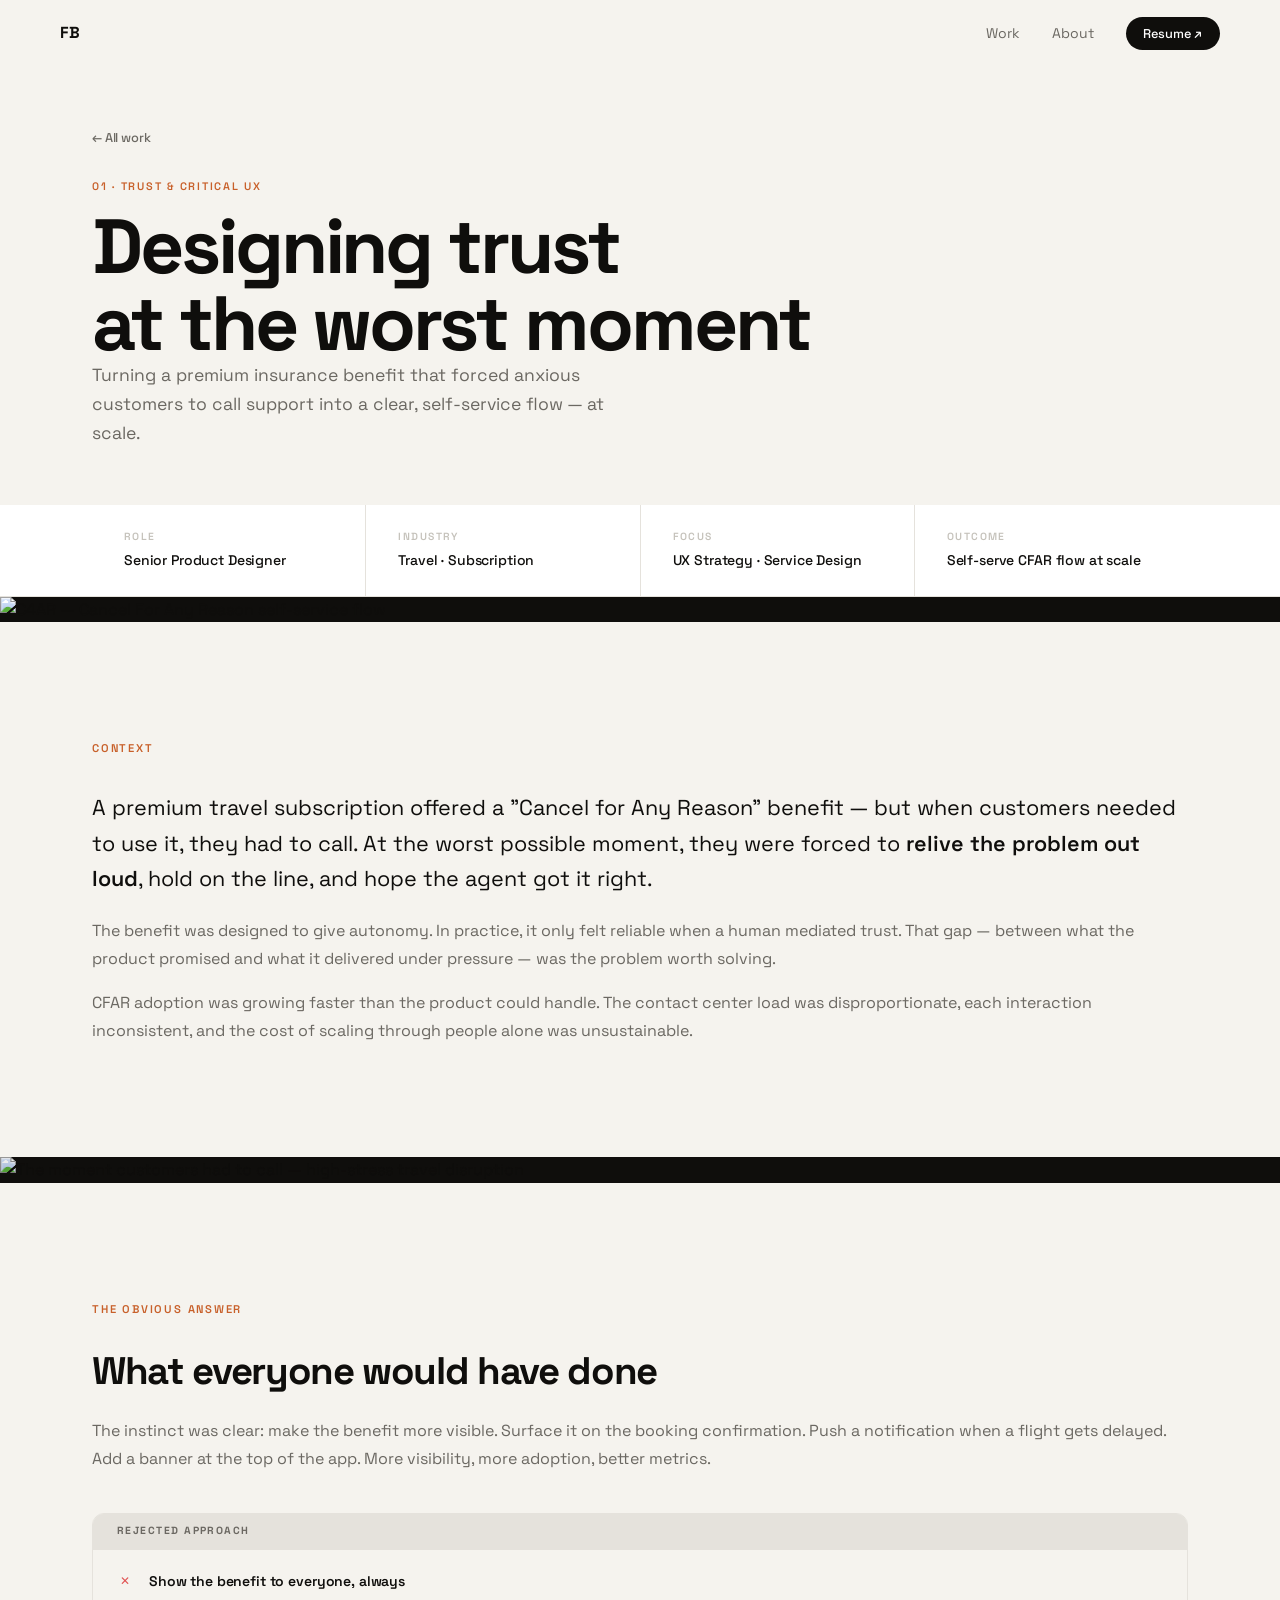
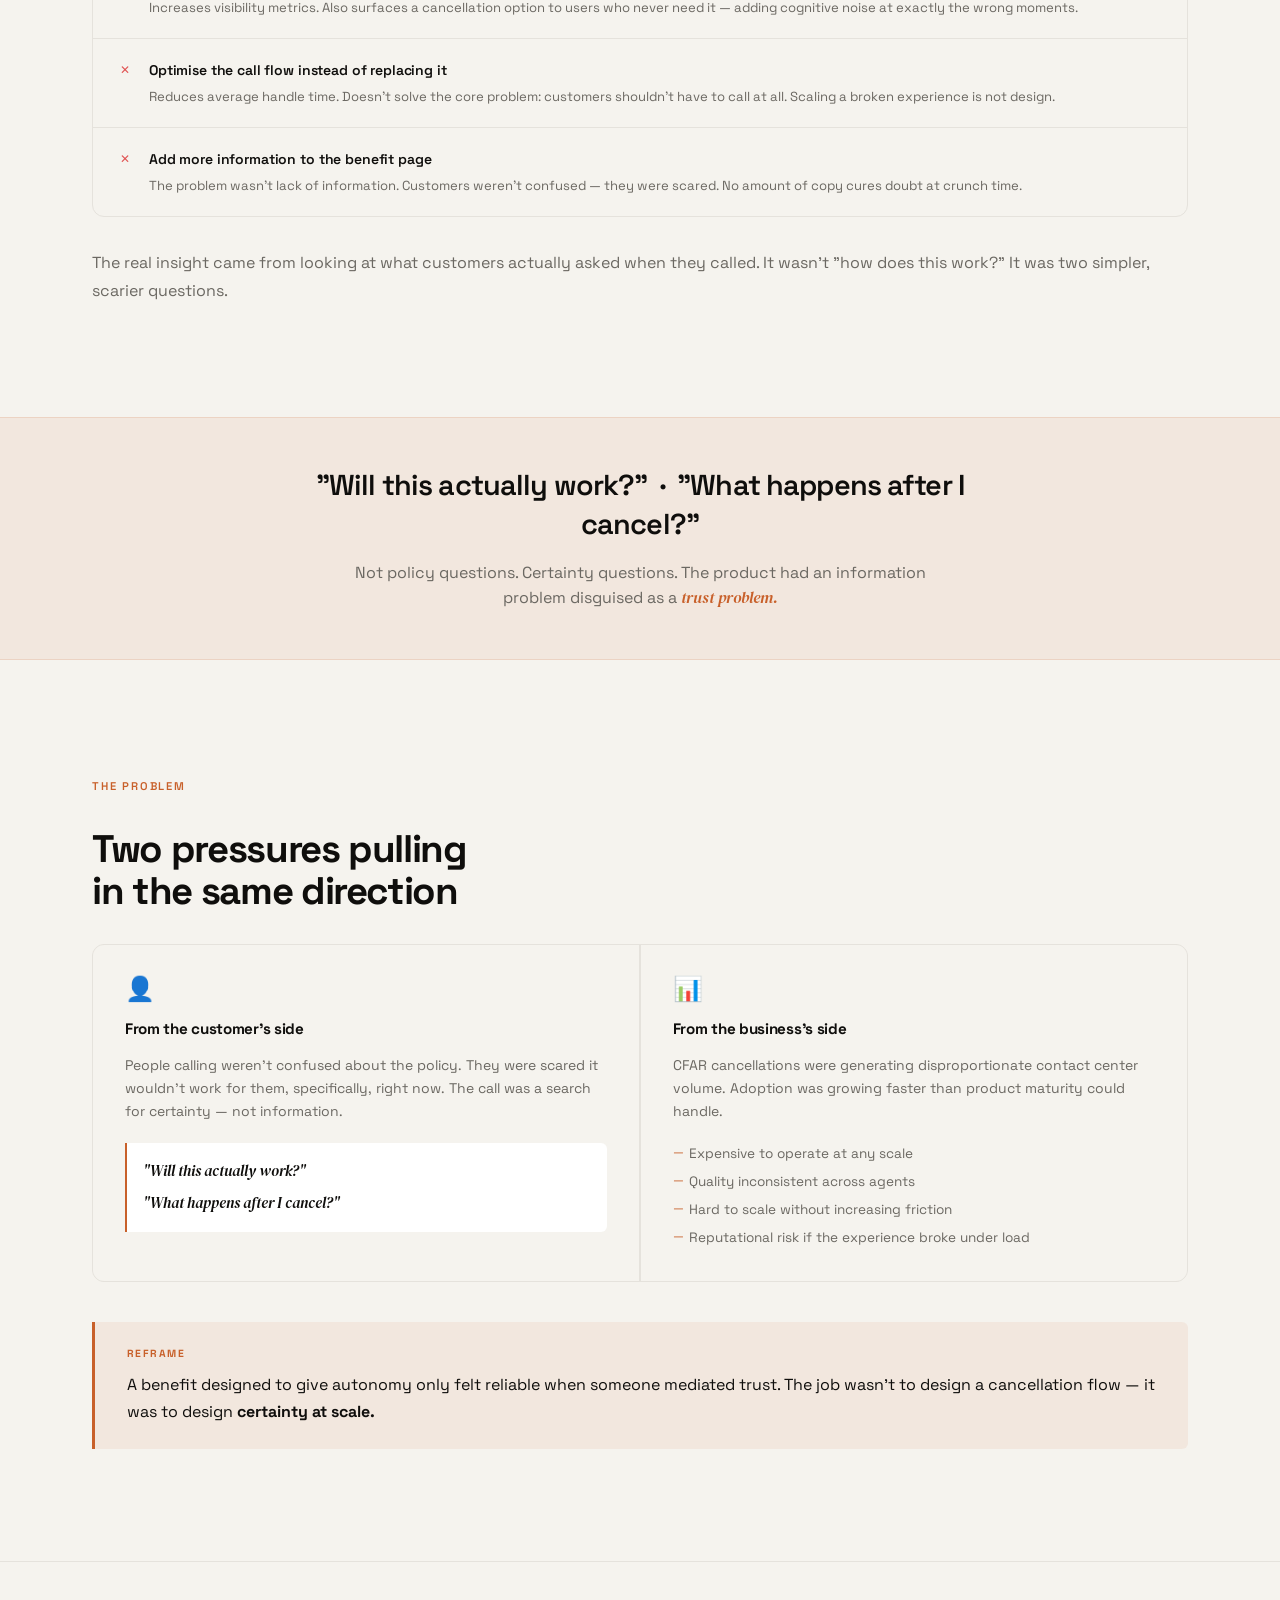
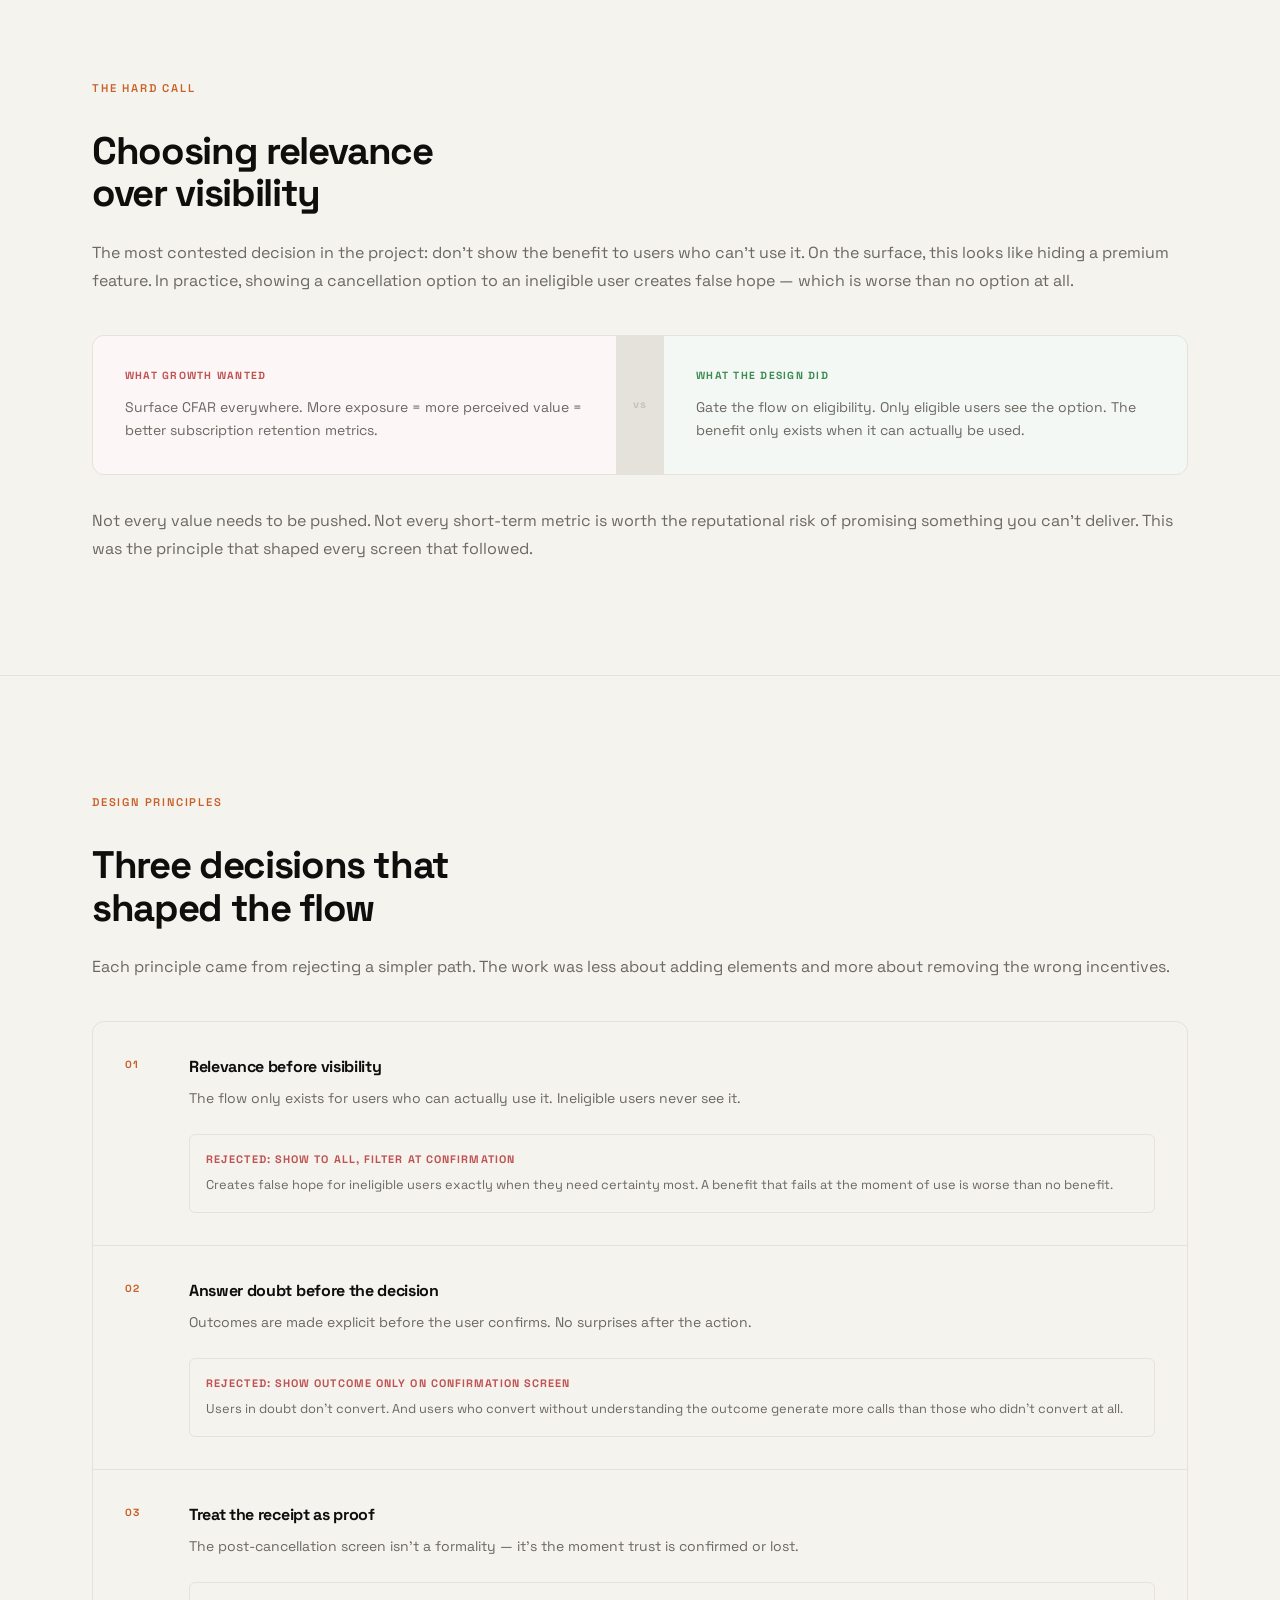
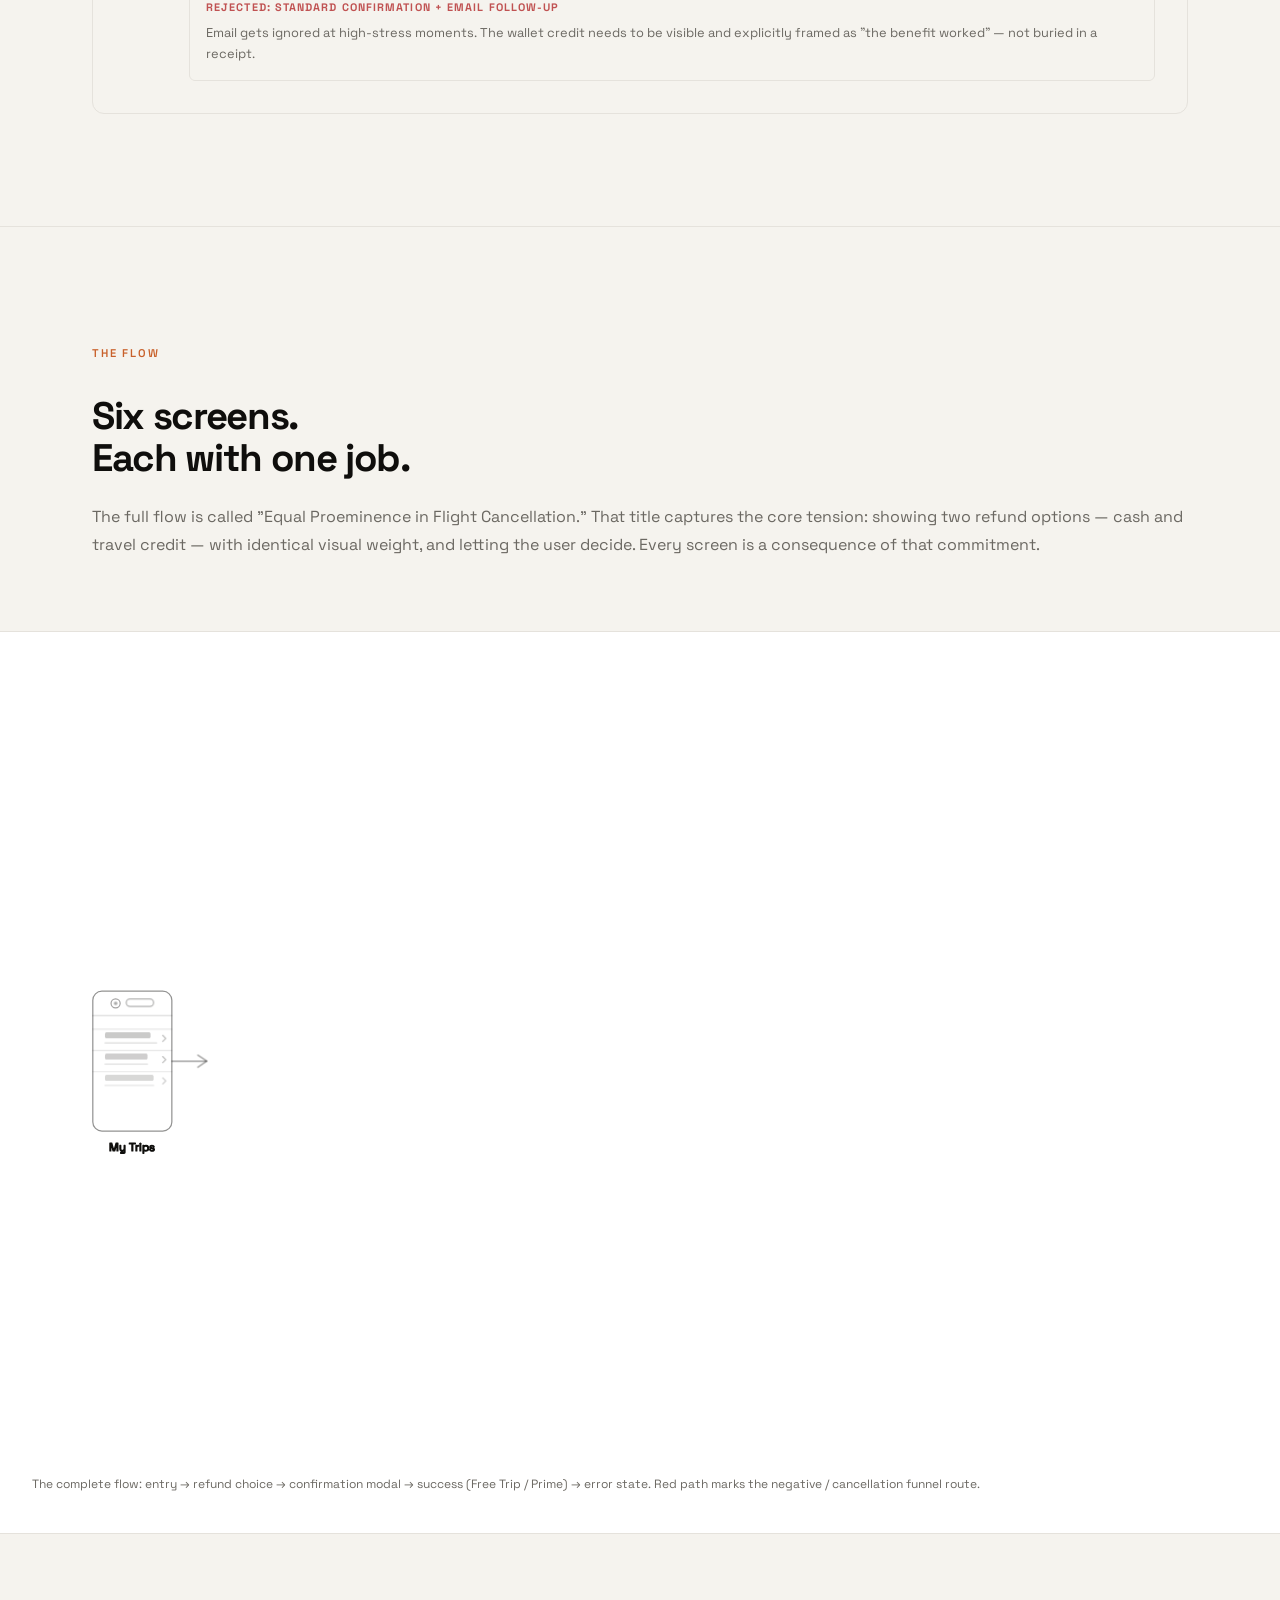
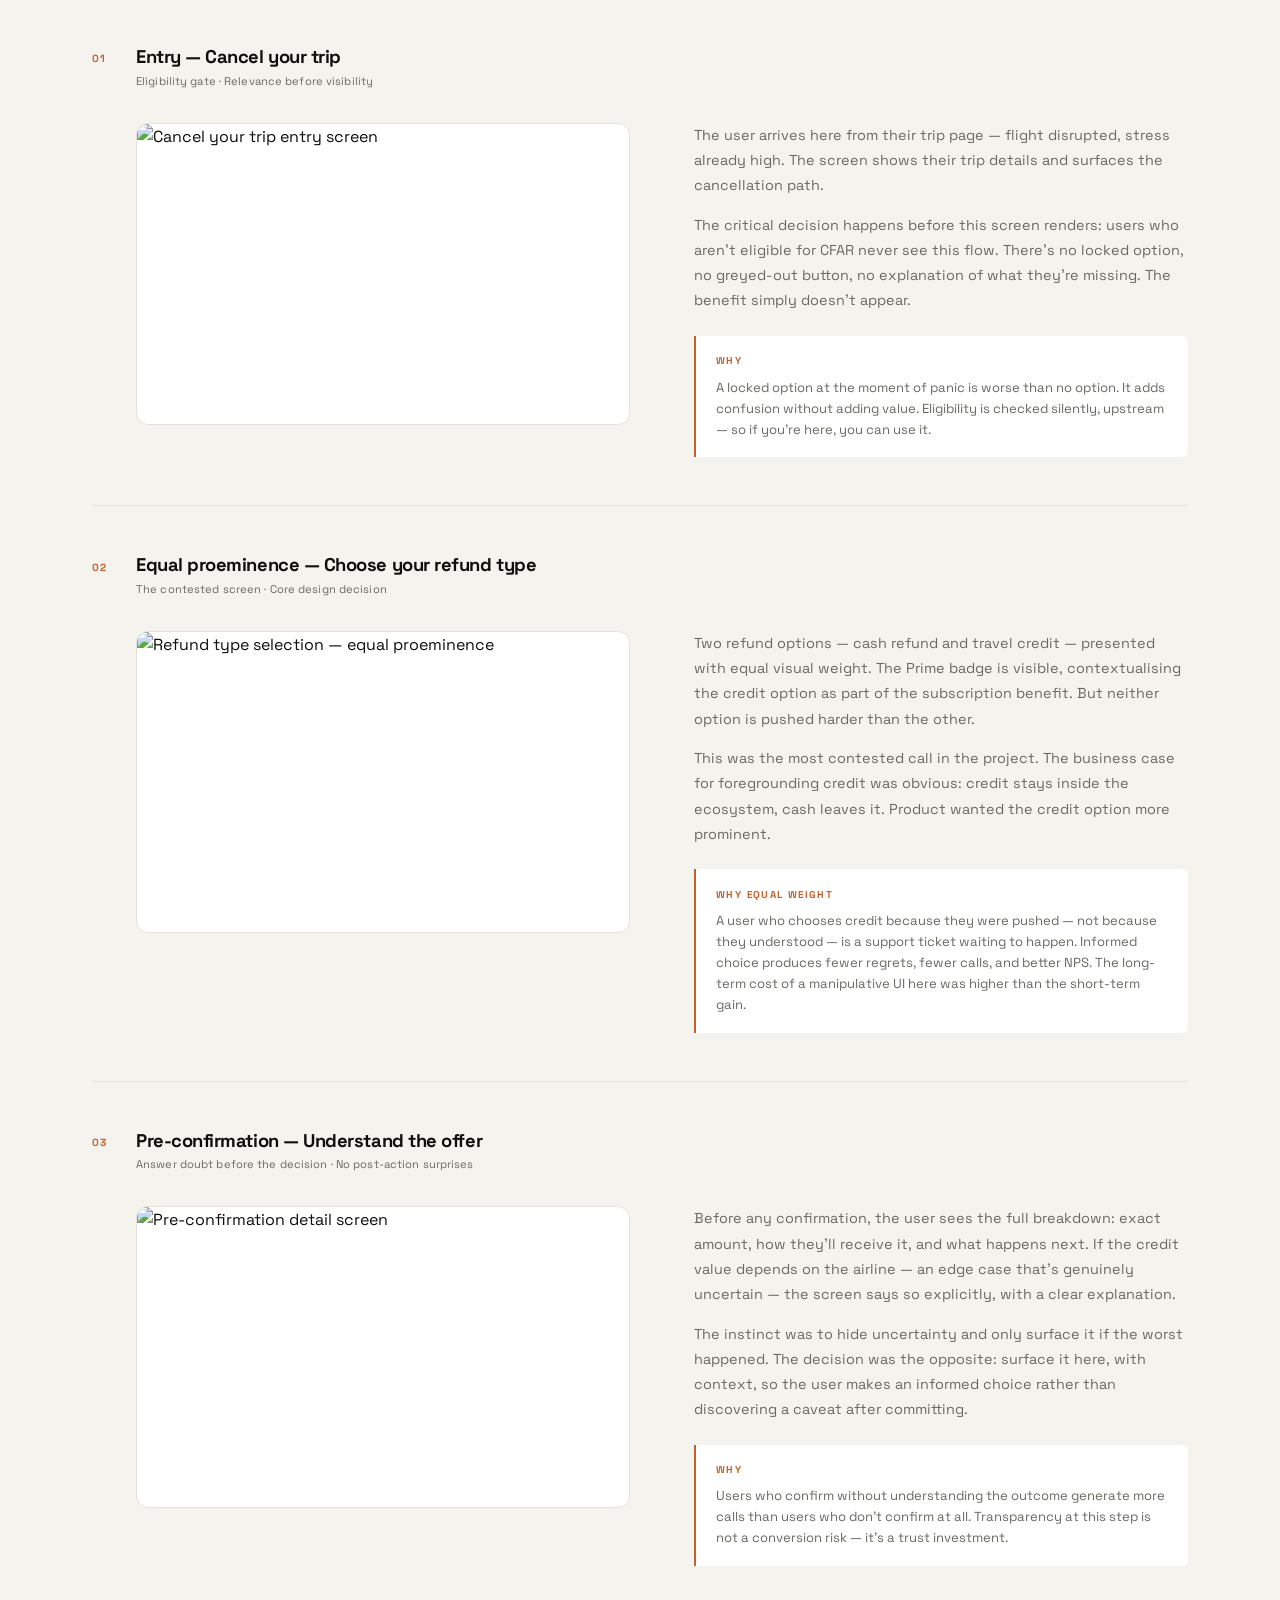
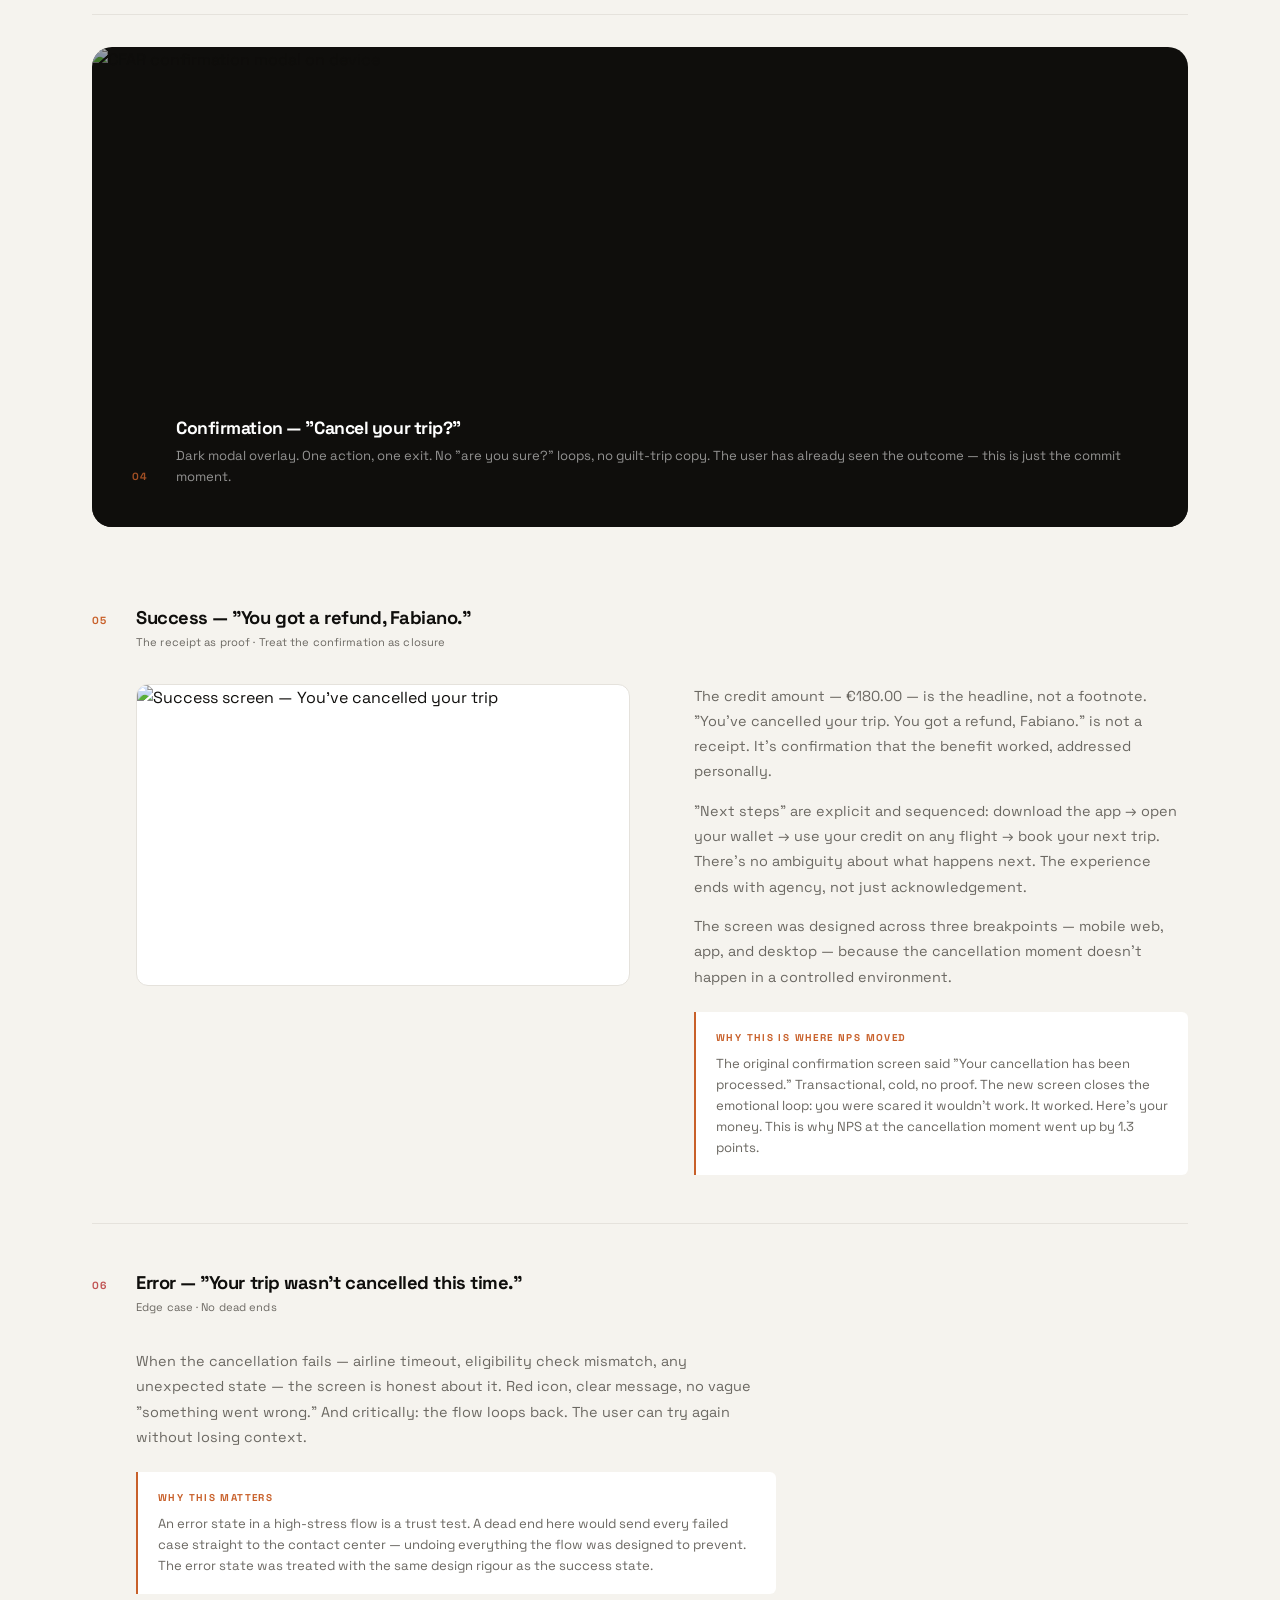
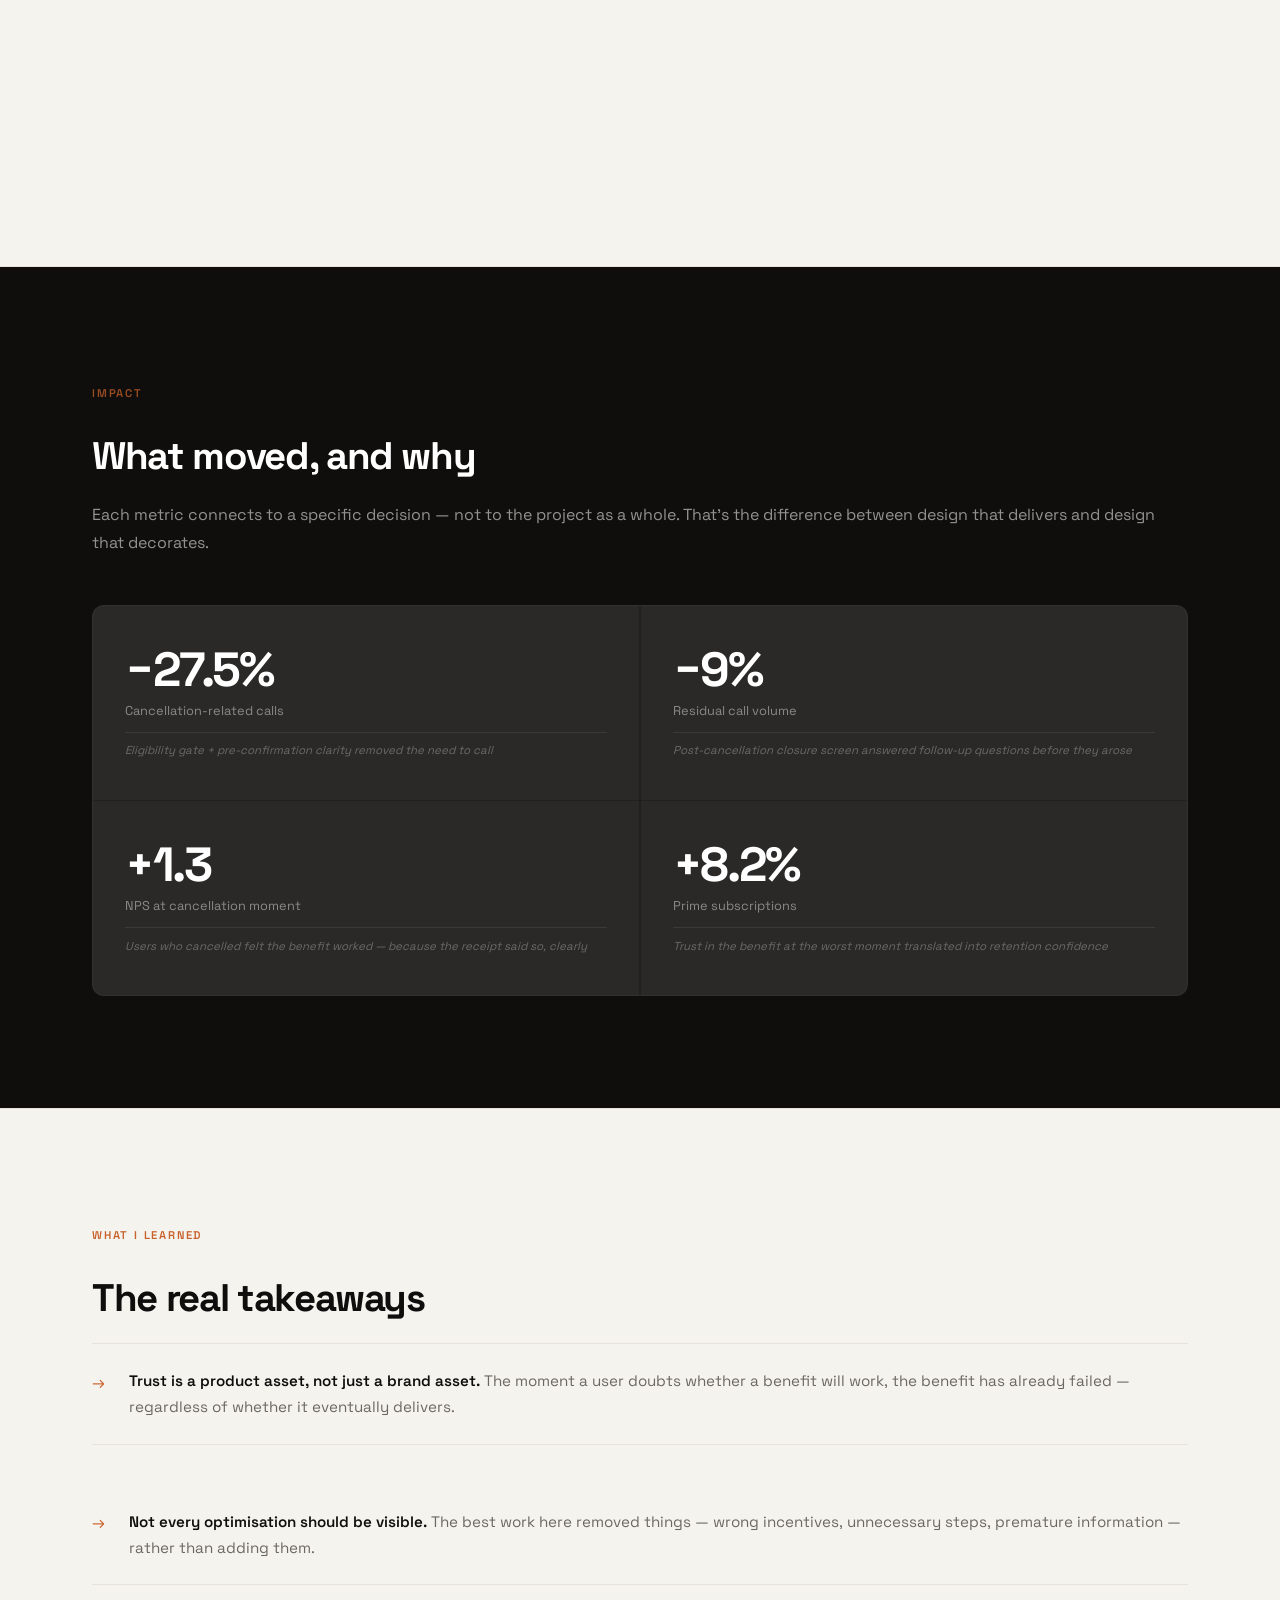
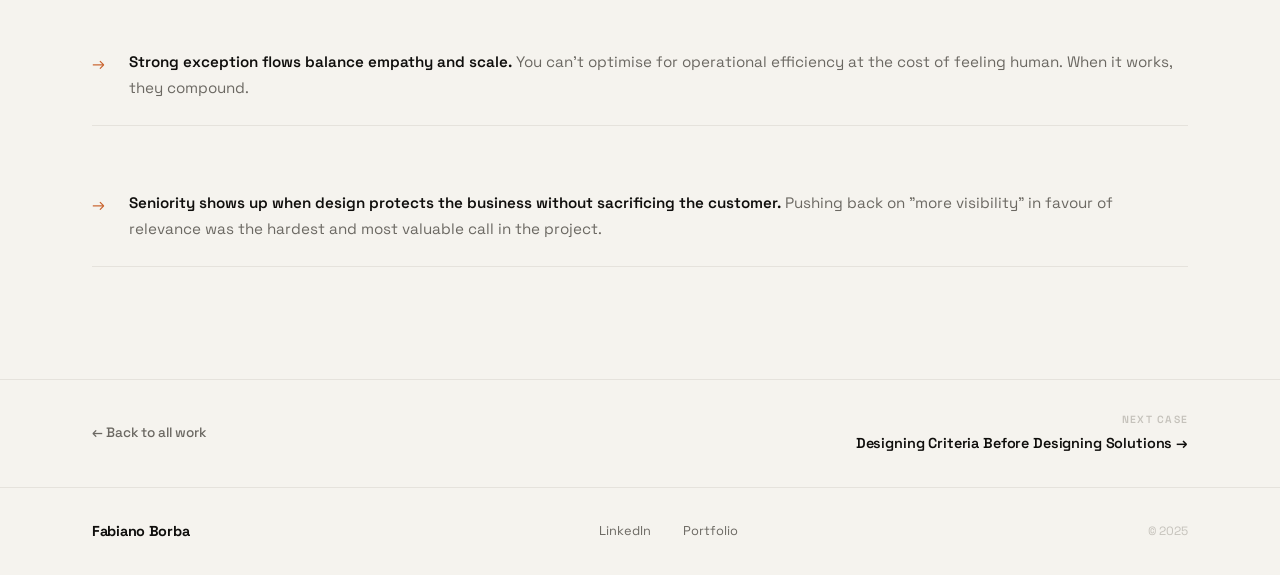
==== commit 442206c3: "Flow map: test first screen wireframe for style approval Single screen (My Trips / entry) with home-" ====
--- a/docs/case-c4ar.html
+++ b/docs/case-c4ar.html
@@ -345,191 +345,43 @@
 
       <!-- Flow map -->
       <div class="cs-flow-map">
-        <svg viewBox="0 0 668 475" fill="none" stroke="currentColor" stroke-width="0.8" stroke-linecap="round" stroke-linejoin="round" aria-hidden="true" font-family="Space Grotesk, system-ui, sans-serif">
-
-          <!-- ══ SCREEN A: Entry / Nearby trip (15,195,65,106) ══ -->
-          <rect class="wf-stroke" style="--d:.2s"  x="15"  y="195" width="65" height="106" rx="5"/>
-          <line class="wf-stroke" style="--d:.25s" x1="15"  y1="213" x2="80"  y2="213" stroke-opacity=".25"/>
-          <rect class="wf-fill"   style="--d:.28s" x="23"  y="200" width="32" height="5"  rx="1.5" fill="currentColor" fill-opacity=".3"  stroke="none"/>
-          <line class="wf-stroke" style="--d:.32s" x1="23"  y1="224" x2="72"  y2="224" stroke-opacity=".2"/>
-          <line class="wf-stroke" style="--d:.35s" x1="23"  y1="234" x2="65"  y2="234" stroke-opacity=".18"/>
-          <line class="wf-stroke" style="--d:.38s" x1="23"  y1="244" x2="70"  y2="244" stroke-opacity=".18"/>
-          <line class="wf-stroke" style="--d:.41s" x1="23"  y1="254" x2="60"  y2="254" stroke-opacity=".15"/>
-          <line class="wf-stroke" style="--d:.44s" x1="23"  y1="264" x2="67"  y2="264" stroke-opacity=".15"/>
-          <text class="wf-fill"   style="--d:.48s" x="47"   y="312" text-anchor="middle" font-size="6" fill="currentColor" fill-opacity=".45">Entry</text>
-
-          <!-- ══ ARROW A → B ══ -->
-          <line    class="wf-stroke" style="--d:.53s" x1="80"  y1="248" x2="102" y2="248"/>
-          <polyline class="wf-stroke" style="--d:.58s" points="96,244 102,248 96,252"/>
-
-          <!-- ══ SCREEN B: Cancel / Choose (102,195,65,106) ══ -->
-          <rect class="wf-stroke" style="--d:.63s" x="102" y="195" width="65" height="106" rx="5"/>
-          <line class="wf-stroke" style="--d:.68s" x1="102" y1="213" x2="167" y2="213" stroke-opacity=".25"/>
-          <rect class="wf-fill"   style="--d:.71s" x="110" y="200" width="36" height="5"  rx="1.5" fill="currentColor" fill-opacity=".3"  stroke="none"/>
-          <rect class="wf-stroke" style="--d:.75s" x="110" y="222" width="49" height="20" rx="3"   stroke-opacity=".35"/>
-          <rect class="wf-stroke" style="--d:.79s" x="110" y="246" width="49" height="20" rx="3"   stroke-opacity=".35"/>
-          <line class="wf-stroke" style="--d:.82s" x1="115" y1="230" x2="145" y2="230" stroke-opacity=".2"/>
-          <line class="wf-stroke" style="--d:.85s" x1="115" y1="254" x2="138" y2="254" stroke-opacity=".2"/>
-          <rect class="wf-fill"   style="--d:.88s" x="110" y="272" width="49" height="11" rx="3"   fill="currentColor" fill-opacity=".25" stroke="none"/>
-          <text class="wf-fill"   style="--d:.91s" x="134"  y="312" text-anchor="middle" font-size="6" fill="currentColor" fill-opacity=".45">Cancel</text>
-
-          <!-- ══ ARROW B → C ══ -->
-          <line    class="wf-stroke" style="--d:.96s"  x1="167" y1="248" x2="189" y2="248"/>
-          <polyline class="wf-stroke" style="--d:1.01s" points="183,244 189,248 183,252"/>
-
-          <!-- ══ SCREEN C: Refund details (189,195,65,106) ══ -->
-          <rect class="wf-stroke" style="--d:1.06s" x="189" y="195" width="65" height="106" rx="5"/>
-          <line class="wf-stroke" style="--d:1.11s" x1="189" y1="213" x2="254" y2="213" stroke-opacity=".25"/>
-          <rect class="wf-fill"   style="--d:1.14s" x="197" y="200" width="36" height="5"  rx="1.5" fill="currentColor" fill-opacity=".3"  stroke="none"/>
-          <rect class="wf-fill"   style="--d:1.18s" x="197" y="220" width="49" height="30" rx="4"   fill="currentColor" fill-opacity=".18" stroke="none"/>
-          <rect class="wf-fill"   style="--d:1.22s" x="203" y="226" width="30" height="10" rx="2"   fill="currentColor" fill-opacity=".3"  stroke="none"/>
-          <line class="wf-stroke" style="--d:1.26s" x1="197" y1="260" x2="246" y2="260" stroke-opacity=".2"/>
-          <line class="wf-stroke" style="--d:1.29s" x1="197" y1="268" x2="238" y2="268" stroke-opacity=".18"/>
-          <rect class="wf-fill"   style="--d:1.33s" x="197" y="276" width="49" height="10" rx="3"   fill="currentColor" fill-opacity=".25" stroke="none"/>
-          <rect class="wf-stroke" style="--d:1.36s" x="197" y="288" width="49" height="8"  rx="3"   stroke-opacity=".3"/>
-          <text class="wf-fill"   style="--d:1.4s"  x="221"  y="312" text-anchor="middle" font-size="6" fill="currentColor" fill-opacity=".45">Details</text>
-
-          <!-- ══ ARROW C → C2 (down, negative path) ══ -->
-          <line    class="wf-stroke" style="--d:1.28s" x1="221" y1="301" x2="221" y2="345"/>
-          <polyline class="wf-stroke" style="--d:1.33s" points="217,339 221,345 225,339"/>
-
-          <!-- ══ ARROW C → D ══ -->
-          <line    class="wf-stroke" style="--d:1.44s" x1="254" y1="248" x2="276" y2="248"/>
-          <polyline class="wf-stroke" style="--d:1.49s" points="270,244 276,248 270,252"/>
-
-          <!-- ══ SCREEN D: Confirm modal (276,211,65,74) ══ -->
-          <rect class="wf-stroke" style="--d:1.54s" x="276" y="211" width="65" height="74" rx="5"/>
-          <line class="wf-stroke" style="--d:1.57s" x1="330" y1="217" x2="335" y2="222" stroke-opacity=".35"/>
-          <line class="wf-stroke" style="--d:1.57s" x1="335" y1="217" x2="330" y2="222" stroke-opacity=".35"/>
-          <rect class="wf-fill"   style="--d:1.61s" x="284" y="228" width="38" height="5"  rx="1.5" fill="currentColor" fill-opacity=".3"  stroke="none"/>
-          <line class="wf-stroke" style="--d:1.65s" x1="284" y1="240" x2="333" y2="240" stroke-opacity=".18"/>
-          <line class="wf-stroke" style="--d:1.68s" x1="284" y1="248" x2="326" y2="248" stroke-opacity=".15"/>
-          <rect class="wf-fill"   style="--d:1.72s" x="284" y="258" width="49" height="10" rx="3"   fill="currentColor" fill-opacity=".25" stroke="none"/>
-          <rect class="wf-stroke" style="--d:1.75s" x="284" y="270" width="49" height="10" rx="3"   stroke-opacity=".3"/>
-          <text class="wf-fill"   style="--d:1.78s" x="308"  y="296" text-anchor="middle" font-size="6" fill="currentColor" fill-opacity=".45">Confirm</text>
-
-          <!-- ══ ARROW D → E (Free Trip, curves up) ══ -->
-          <path    class="wf-stroke" style="--d:1.84s" d="M341,225 C356,210 358,130 363,113" stroke-opacity=".7"/>
-          <polyline class="wf-stroke" style="--d:1.94s" points="357,109 363,113 357,117"/>
-          <text class="wf-fill"   style="--d:1.89s" x="356"  y="176" text-anchor="end" font-size="6.5" fill="currentColor" fill-opacity=".5" font-style="italic">Free Trip</text>
-
-          <!-- ══ ARROW D → F (Prime, straight right) ══ -->
-          <line    class="wf-stroke" style="--d:1.84s" x1="341" y1="248" x2="363" y2="248"/>
-          <polyline class="wf-stroke" style="--d:1.94s" points="357,244 363,248 357,252"/>
-          <text class="wf-fill"   style="--d:1.89s" x="352"  y="243" text-anchor="middle" font-size="6.5" fill="currentColor" fill-opacity=".5" font-style="italic">Prime</text>
-
-          <!-- ══ SCREEN E: Success / Free Trip (363,60,65,106) ══ -->
-          <rect class="wf-stroke" style="--d:2.0s"  x="363" y="60"  width="65" height="106" rx="5"/>
-          <line class="wf-stroke" style="--d:2.05s" x1="363" y1="78"  x2="428" y2="78"  stroke-opacity=".25"/>
-          <rect class="wf-fill"   style="--d:2.08s" x="371" y="65"  width="34" height="5"  rx="1.5" fill="currentColor" fill-opacity=".3"  stroke="none"/>
-          <rect class="wf-fill"   style="--d:2.12s" x="371" y="85"  width="49" height="36" rx="4"   fill="currentColor" fill-opacity=".2"  stroke="none"/>
-          <rect class="wf-fill"   style="--d:2.16s" x="377" y="91"  width="28" height="10" rx="2"   fill="currentColor" fill-opacity=".35" stroke="none"/>
-          <line class="wf-stroke" style="--d:2.2s"  x1="371" y1="110" x2="415" y2="110" stroke-opacity=".18"/>
-          <line class="wf-stroke" style="--d:2.24s" x1="371" y1="130" x2="415" y2="130" stroke-opacity=".18"/>
-          <line class="wf-stroke" style="--d:2.27s" x1="371" y1="140" x2="408" y2="140" stroke-opacity=".15"/>
-          <rect class="wf-fill"   style="--d:2.3s"  x="371" y="150" width="49" height="10" rx="3"   fill="currentColor" fill-opacity=".22" stroke="none"/>
-          <text class="wf-fill"   style="--d:2.33s" x="395"  y="177" text-anchor="middle" font-size="6" fill="currentColor" fill-opacity=".45">Free success</text>
-
-          <!-- ══ SCREEN F: Success / Prime (363,195,65,106) ══ -->
-          <rect class="wf-stroke" style="--d:2.0s"  x="363" y="195" width="65" height="106" rx="5"/>
-          <line class="wf-stroke" style="--d:2.05s" x1="363" y1="213" x2="428" y2="213" stroke-opacity=".25"/>
-          <rect class="wf-fill"   style="--d:2.08s" x="371" y="200" width="34" height="5"  rx="1.5" fill="currentColor" fill-opacity=".3"  stroke="none"/>
-          <rect class="wf-fill"   style="--d:2.12s" x="371" y="220" width="49" height="36" rx="4"   fill="currentColor" fill-opacity=".2"  stroke="none"/>
-          <rect class="wf-fill"   style="--d:2.16s" x="377" y="226" width="28" height="10" rx="2"   fill="currentColor" fill-opacity=".35" stroke="none"/>
-          <rect class="wf-fill"   style="--d:2.19s" x="377" y="238" width="20" height="5"  rx="2"   fill="currentColor" fill-opacity=".18" stroke="none"/>
-          <line class="wf-stroke" style="--d:2.23s" x1="371" y1="265" x2="415" y2="265" stroke-opacity=".18"/>
-          <line class="wf-stroke" style="--d:2.26s" x1="371" y1="275" x2="408" y2="275" stroke-opacity=".15"/>
-          <rect class="wf-fill"   style="--d:2.29s" x="371" y="283" width="49" height="10" rx="3"   fill="currentColor" fill-opacity=".22" stroke="none"/>
-          <text class="wf-fill"   style="--d:2.32s" x="395"  y="312" text-anchor="middle" font-size="6" fill="currentColor" fill-opacity=".45">Prime success</text>
-
-          <!-- ══ ARROW E → SECTION 1 ══ -->
-          <line    class="wf-stroke" style="--d:2.4s"  x1="428" y1="113" x2="443" y2="107"/>
-          <polyline class="wf-stroke" style="--d:2.45s" points="437,103 443,107 437,111"/>
-
-          <!-- ══ ARROW F → SECTION 2 ══ -->
-          <line    class="wf-stroke" style="--d:2.4s"  x1="428" y1="248" x2="443" y2="237"/>
-          <polyline class="wf-stroke" style="--d:2.45s" points="437,233 443,237 437,241"/>
-
-          <!-- ══ SECTION 1: Free Trip results (443,42,215,130) ══ -->
-          <rect class="wf-stroke" style="--d:2.5s"  x="443" y="42"  width="215" height="130" rx="5" stroke-opacity=".4"/>
-          <text class="wf-fill"   style="--d:2.55s" x="451"  y="57"  font-size="8"  fill="currentColor" fill-opacity=".6">Free Trip — next steps</text>
-          <text class="wf-fill"   style="--d:2.59s" x="472"  y="71"  text-anchor="middle" font-size="6" fill="currentColor" fill-opacity=".4">Mobile</text>
-          <text class="wf-fill"   style="--d:2.59s" x="520"  y="71"  text-anchor="middle" font-size="6" fill="currentColor" fill-opacity=".4">App</text>
-          <text class="wf-fill"   style="--d:2.59s" x="596"  y="71"  text-anchor="middle" font-size="6" fill="currentColor" fill-opacity=".4">Desktop</text>
-          <!-- Mobile mini phone -->
-          <rect class="wf-stroke" style="--d:2.63s" x="453" y="76"  width="38" height="68" rx="3" stroke-opacity=".5"/>
-          <line class="wf-stroke" style="--d:2.67s" x1="453" y1="86"  x2="491" y2="86"  stroke-opacity=".25"/>
-          <rect class="wf-fill"   style="--d:2.7s"  x="457" y="79"  width="20" height="4"  rx="1"   fill="currentColor" fill-opacity=".3"  stroke="none"/>
-          <line class="wf-stroke" style="--d:2.73s" x1="457" y1="94"  x2="483" y2="94"  stroke-opacity=".2"/>
-          <line class="wf-stroke" style="--d:2.76s" x1="457" y1="101" x2="479" y2="101" stroke-opacity=".18"/>
-          <rect class="wf-fill"   style="--d:2.79s" x="457" y="132" width="30" height="7"  rx="2"   fill="currentColor" fill-opacity=".2"  stroke="none"/>
-          <!-- App mini phone -->
-          <rect class="wf-stroke" style="--d:2.85s" x="501" y="76"  width="38" height="68" rx="3" stroke-opacity=".5"/>
-          <line class="wf-stroke" style="--d:2.89s" x1="501" y1="86"  x2="539" y2="86"  stroke-opacity=".25"/>
-          <rect class="wf-fill"   style="--d:2.92s" x="505" y="79"  width="20" height="4"  rx="1"   fill="currentColor" fill-opacity=".3"  stroke="none"/>
-          <line class="wf-stroke" style="--d:2.95s" x1="505" y1="94"  x2="531" y2="94"  stroke-opacity=".2"/>
-          <line class="wf-stroke" style="--d:2.98s" x1="505" y1="101" x2="527" y2="101" stroke-opacity=".18"/>
-          <rect class="wf-fill"   style="--d:3.01s" x="505" y="132" width="30" height="7"  rx="2"   fill="currentColor" fill-opacity=".2"  stroke="none"/>
-          <!-- Desktop mini -->
-          <rect class="wf-stroke" style="--d:3.06s" x="548" y="82"  width="96" height="52" rx="3" stroke-opacity=".5"/>
-          <line class="wf-stroke" style="--d:3.1s"  x1="548" y1="94"  x2="644" y2="94"  stroke-opacity=".25"/>
-          <rect class="wf-fill"   style="--d:3.13s" x="552" y="85"  width="60" height="5"  rx="1.5" fill="currentColor" fill-opacity=".12" stroke="none"/>
-          <line class="wf-stroke" style="--d:3.16s" x1="554" y1="102" x2="638" y2="102" stroke-opacity=".2"/>
-          <line class="wf-stroke" style="--d:3.19s" x1="554" y1="110" x2="626" y2="110" stroke-opacity=".18"/>
-          <rect class="wf-fill"   style="--d:3.22s" x="554" y="120" width="60" height="8"  rx="2"   fill="currentColor" fill-opacity=".18" stroke="none"/>
-
-          <!-- ══ SECTION 2: Prime results (443,172,215,130) ══ -->
-          <rect class="wf-stroke" style="--d:2.5s"  x="443" y="172" width="215" height="130" rx="5" stroke-opacity=".4"/>
-          <text class="wf-fill"   style="--d:2.55s" x="451"  y="187" font-size="8"  fill="currentColor" fill-opacity=".6">Prime — next steps</text>
-          <text class="wf-fill"   style="--d:2.59s" x="472"  y="201" text-anchor="middle" font-size="6" fill="currentColor" fill-opacity=".4">Mobile</text>
-          <text class="wf-fill"   style="--d:2.59s" x="520"  y="201" text-anchor="middle" font-size="6" fill="currentColor" fill-opacity=".4">App</text>
-          <text class="wf-fill"   style="--d:2.59s" x="596"  y="201" text-anchor="middle" font-size="6" fill="currentColor" fill-opacity=".4">Desktop</text>
-          <!-- Mobile mini phone S2 -->
-          <rect class="wf-stroke" style="--d:2.63s" x="453" y="206" width="38" height="68" rx="3" stroke-opacity=".5"/>
-          <line class="wf-stroke" style="--d:2.67s" x1="453" y1="216" x2="491" y2="216" stroke-opacity=".25"/>
-          <rect class="wf-fill"   style="--d:2.7s"  x="457" y="209" width="20" height="4"  rx="1"   fill="currentColor" fill-opacity=".3"  stroke="none"/>
-          <line class="wf-stroke" style="--d:2.73s" x1="457" y1="224" x2="483" y2="224" stroke-opacity=".2"/>
-          <line class="wf-stroke" style="--d:2.76s" x1="457" y1="231" x2="479" y2="231" stroke-opacity=".18"/>
-          <rect class="wf-fill"   style="--d:2.79s" x="457" y="262" width="30" height="7"  rx="2"   fill="currentColor" fill-opacity=".2"  stroke="none"/>
-          <!-- App mini phone S2 -->
-          <rect class="wf-stroke" style="--d:2.85s" x="501" y="206" width="38" height="68" rx="3" stroke-opacity=".5"/>
-          <line class="wf-stroke" style="--d:2.89s" x1="501" y1="216" x2="539" y2="216" stroke-opacity=".25"/>
-          <rect class="wf-fill"   style="--d:2.92s" x="505" y="209" width="20" height="4"  rx="1"   fill="currentColor" fill-opacity=".3"  stroke="none"/>
-          <line class="wf-stroke" style="--d:2.95s" x1="505" y1="224" x2="531" y2="224" stroke-opacity=".2"/>
-          <line class="wf-stroke" style="--d:2.98s" x1="505" y1="231" x2="527" y2="231" stroke-opacity=".18"/>
-          <rect class="wf-fill"   style="--d:3.01s" x="505" y="262" width="30" height="7"  rx="2"   fill="currentColor" fill-opacity=".2"  stroke="none"/>
-          <!-- Desktop mini S2 -->
-          <rect class="wf-stroke" style="--d:3.06s" x="548" y="212" width="96" height="52" rx="3" stroke-opacity=".5"/>
-          <line class="wf-stroke" style="--d:3.1s"  x1="548" y1="224" x2="644" y2="224" stroke-opacity=".25"/>
-          <rect class="wf-fill"   style="--d:3.13s" x="552" y="215" width="60" height="5"  rx="1.5" fill="currentColor" fill-opacity=".12" stroke="none"/>
-          <line class="wf-stroke" style="--d:3.16s" x1="554" y1="232" x2="638" y2="232" stroke-opacity=".2"/>
-          <line class="wf-stroke" style="--d:3.19s" x1="554" y1="240" x2="626" y2="240" stroke-opacity=".18"/>
-          <rect class="wf-fill"   style="--d:3.22s" x="554" y="250" width="60" height="8"  rx="2"   fill="currentColor" fill-opacity=".18" stroke="none"/>
-
-          <!-- ══ SCREEN C2: Cancel variant (189,345,65,106) ══ -->
-          <rect class="wf-stroke" style="--d:1.38s" x="189" y="345" width="65" height="106" rx="5"/>
-          <line class="wf-stroke" style="--d:1.43s" x1="189" y1="363" x2="254" y2="363" stroke-opacity=".25"/>
-          <rect class="wf-fill"   style="--d:1.46s" x="197" y="350" width="36" height="5"  rx="1.5" fill="currentColor" fill-opacity=".3"  stroke="none"/>
-          <rect class="wf-fill"   style="--d:1.5s"  x="197" y="370" width="49" height="28" rx="4"   fill="currentColor" fill-opacity=".14" stroke="none"/>
-          <line class="wf-stroke" style="--d:1.54s" x1="197" y1="408" x2="238" y2="408" stroke-opacity=".2"/>
-          <rect class="wf-fill"   style="--d:1.58s" x="197" y="416" width="49" height="10" rx="3"   fill="currentColor" fill-opacity=".22" stroke="none"/>
-          <rect class="wf-stroke" style="--d:1.61s" x="197" y="428" width="49" height="8"  rx="3"   stroke-opacity=".28"/>
-          <text class="wf-fill"   style="--d:1.65s" x="221"  y="462" text-anchor="middle" font-size="6" fill="currentColor" fill-opacity=".45">Variant</text>
-
-          <!-- ══ ARROW C2 → G (red, negative path) ══ -->
-          <line    class="wf-stroke" style="--d:1.7s"  x1="254" y1="398" x2="363" y2="398" stroke="#c53030" stroke-opacity=".75"/>
-          <polyline class="wf-stroke" style="--d:1.78s" points="357,394 363,398 357,402"   stroke="#c53030" stroke-opacity=".75"/>
-          <text class="wf-fill"   style="--d:1.74s" x="308"  y="392" text-anchor="middle" font-size="5.5" fill="#c53030" fill-opacity=".65" font-style="italic">Cancellation Funnel</text>
-
-          <!-- ══ SCREEN G: Error (363,345,65,106) ══ -->
-          <rect class="wf-stroke" style="--d:1.83s" x="363" y="345" width="65" height="106" rx="5"/>
-          <line class="wf-stroke" style="--d:1.88s" x1="363" y1="363" x2="428" y2="363" stroke-opacity=".25"/>
-          <rect class="wf-fill"   style="--d:1.91s" x="371" y="350" width="34" height="5"  rx="1.5" fill="currentColor" fill-opacity=".25" stroke="none"/>
-          <circle class="wf-stroke" style="--d:1.95s" cx="395" cy="390" r="14"              stroke="#c53030" stroke-opacity=".7"/>
-          <line   class="wf-stroke" style="--d:2.01s" x1="395" y1="381" x2="395" y2="393"  stroke="#c53030" stroke-opacity=".7"/>
-          <circle class="wf-fill"   style="--d:2.06s" cx="395" cy="398" r="2"               fill="#c53030"   fill-opacity=".7"  stroke="none"/>
-          <rect class="wf-fill"     style="--d:2.1s"  x="371" y="418" width="49" height="11" rx="3"   fill="currentColor" fill-opacity=".2"  stroke="none"/>
-          <text class="wf-fill"   style="--d:2.14s" x="395"  y="462" text-anchor="middle" font-size="6" fill="currentColor" fill-opacity=".45">Error</text>
+        <svg viewBox="0 0 800 520" fill="none" stroke="currentColor" stroke-width="0.8" stroke-linecap="round" stroke-linejoin="round" aria-hidden="true" font-family="Space Grotesk, system-ui, sans-serif">
+
+          <!-- ══ SCREEN 1: My Trips / Entry ══ -->
+          <!-- Phone frame -->
+          <rect class="wf-stroke" style="--d:.2s"  x="40" y="210" width="52" height="92" rx="6" stroke-opacity=".45"/>
+          <!-- Camera -->
+          <circle class="wf-stroke" style="--d:.25s" cx="55" cy="218" r="3"   stroke-opacity=".38"/>
+          <circle class="wf-fill"   style="--d:.28s" cx="55" cy="218" r="1.2" fill="currentColor" fill-opacity=".35" stroke="none"/>
+          <!-- Speaker -->
+          <rect class="wf-stroke" style="--d:.28s" x="62" y="215" width="18" height="5" rx="2.5" stroke-opacity=".32"/>
+          <!-- Screen top edge -->
+          <line class="wf-stroke" style="--d:.32s" x1="40" y1="226" x2="92"  y2="226" stroke-opacity=".18"/>
+
+          <!-- List item 1 -->
+          <line class="wf-stroke" style="--d:.36s" x1="40"  y1="235" x2="92"  y2="235" stroke-opacity=".1"/>
+          <rect class="wf-fill"   style="--d:.39s" x="48"  y="237" width="30" height="4" rx="1" fill="currentColor" fill-opacity=".22" stroke="none"/>
+          <line class="wf-stroke" style="--d:.42s" x1="48"  y1="244" x2="82"  y2="244" stroke-opacity=".15"/>
+          <polyline class="wf-stroke" style="--d:.44s" points="86,239 88,241 86,243" stroke-opacity=".28"/>
+
+          <!-- List item 2 -->
+          <line class="wf-stroke" style="--d:.47s" x1="40"  y1="249" x2="92"  y2="249" stroke-opacity=".1"/>
+          <rect class="wf-fill"   style="--d:.5s"  x="48"  y="251" width="28" height="4" rx="1" fill="currentColor" fill-opacity=".2"  stroke="none"/>
+          <line class="wf-stroke" style="--d:.53s" x1="48"  y1="258" x2="76"  y2="258" stroke-opacity=".13"/>
+          <polyline class="wf-stroke" style="--d:.55s" points="86,253 88,255 86,257" stroke-opacity=".28"/>
+
+          <!-- List item 3 -->
+          <line class="wf-stroke" style="--d:.58s" x1="40"  y1="263" x2="92"  y2="263" stroke-opacity=".08"/>
+          <rect class="wf-fill"   style="--d:.6s"  x="48"  y="265" width="32" height="4" rx="1" fill="currentColor" fill-opacity=".16" stroke="none"/>
+          <line class="wf-stroke" style="--d:.63s" x1="48"  y1="272" x2="80"  y2="272" stroke-opacity=".11"/>
+          <polyline class="wf-stroke" style="--d:.65s" points="86,267 88,269 86,271" stroke-opacity=".22"/>
+
+          <!-- Screen label -->
+          <text class="wf-fill" style="--d:.68s" x="66" y="315" text-anchor="middle" font-size="7.5" fill="currentColor" fill-opacity=".45">My Trips</text>
+
+          <!-- Arrow → next screen -->
+          <line    class="wf-stroke" style="--d:.74s" x1="92"  y1="256" x2="115" y2="256" stroke-opacity=".45"/>
+          <polyline class="wf-stroke" style="--d:.79s" points="109,252 115,256 109,260" stroke-opacity=".45"/>
 
         </svg>
         <p class="cs-flow-map__caption">
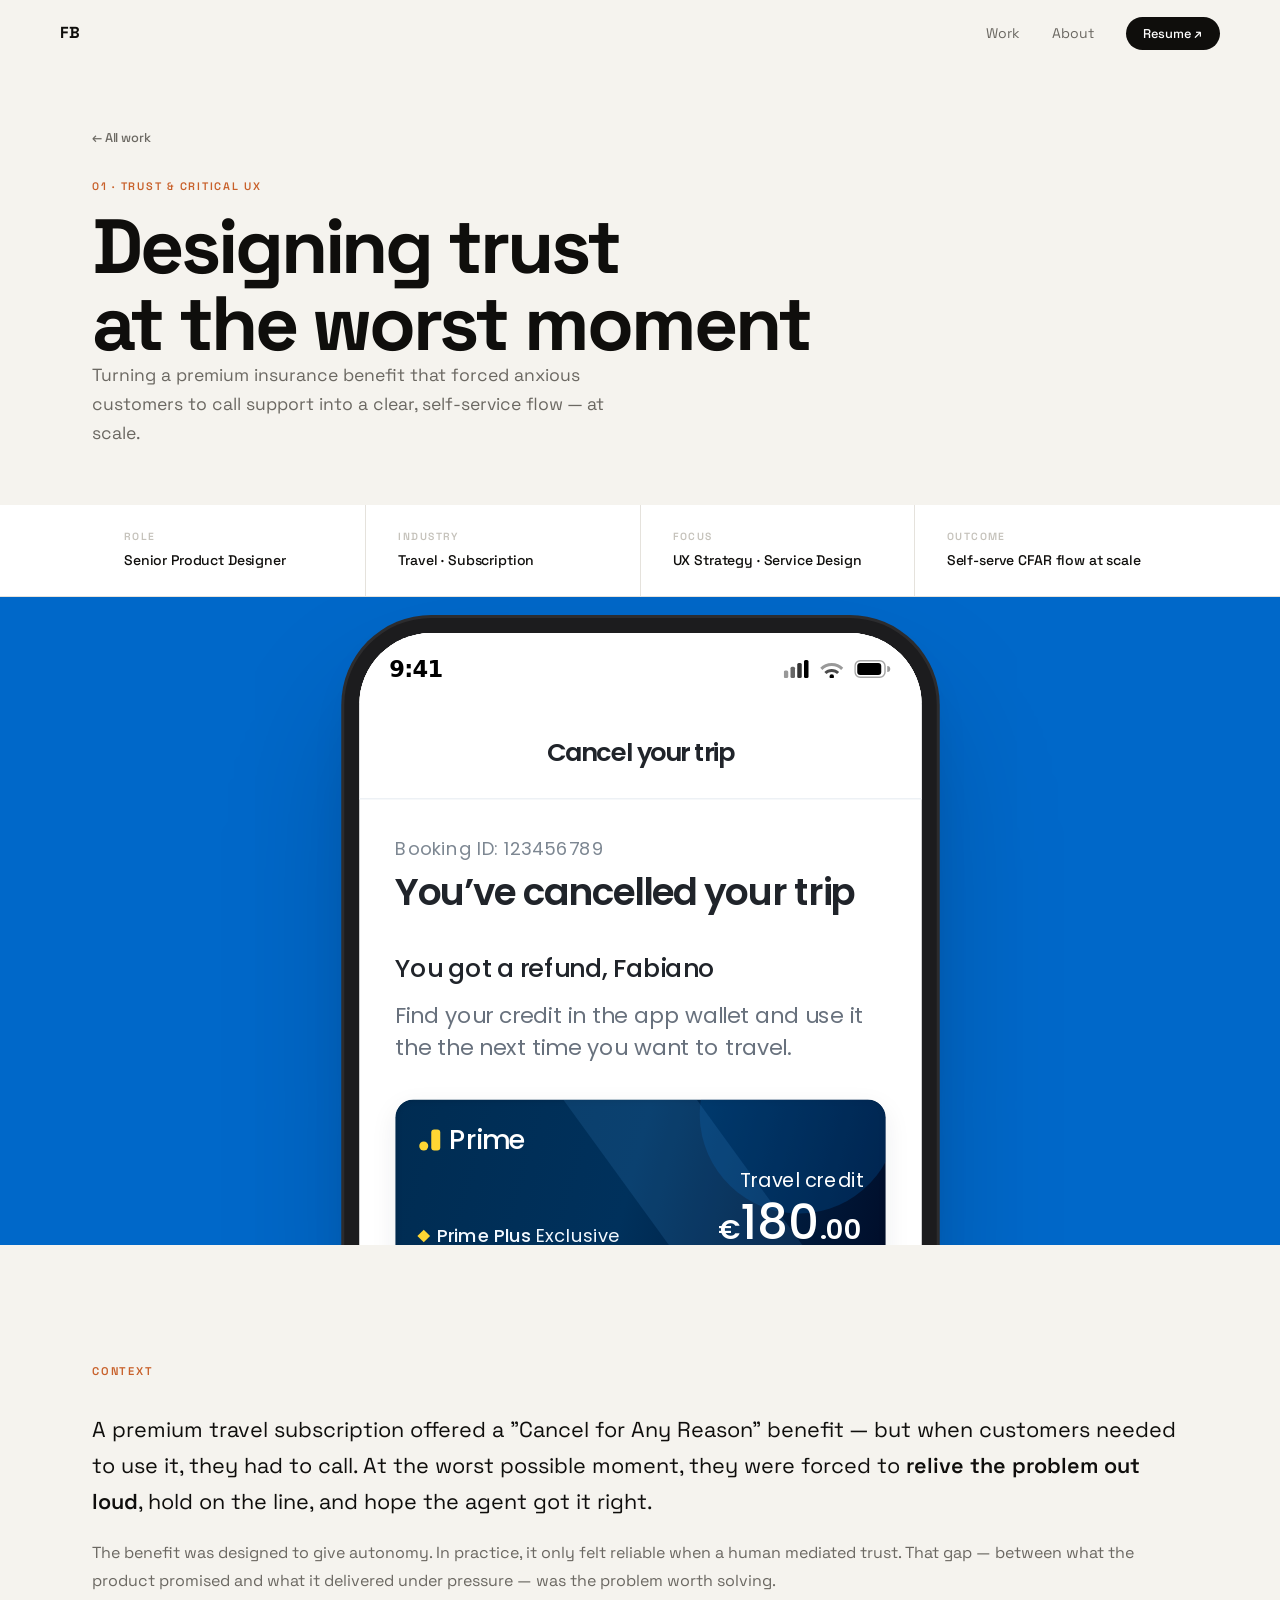
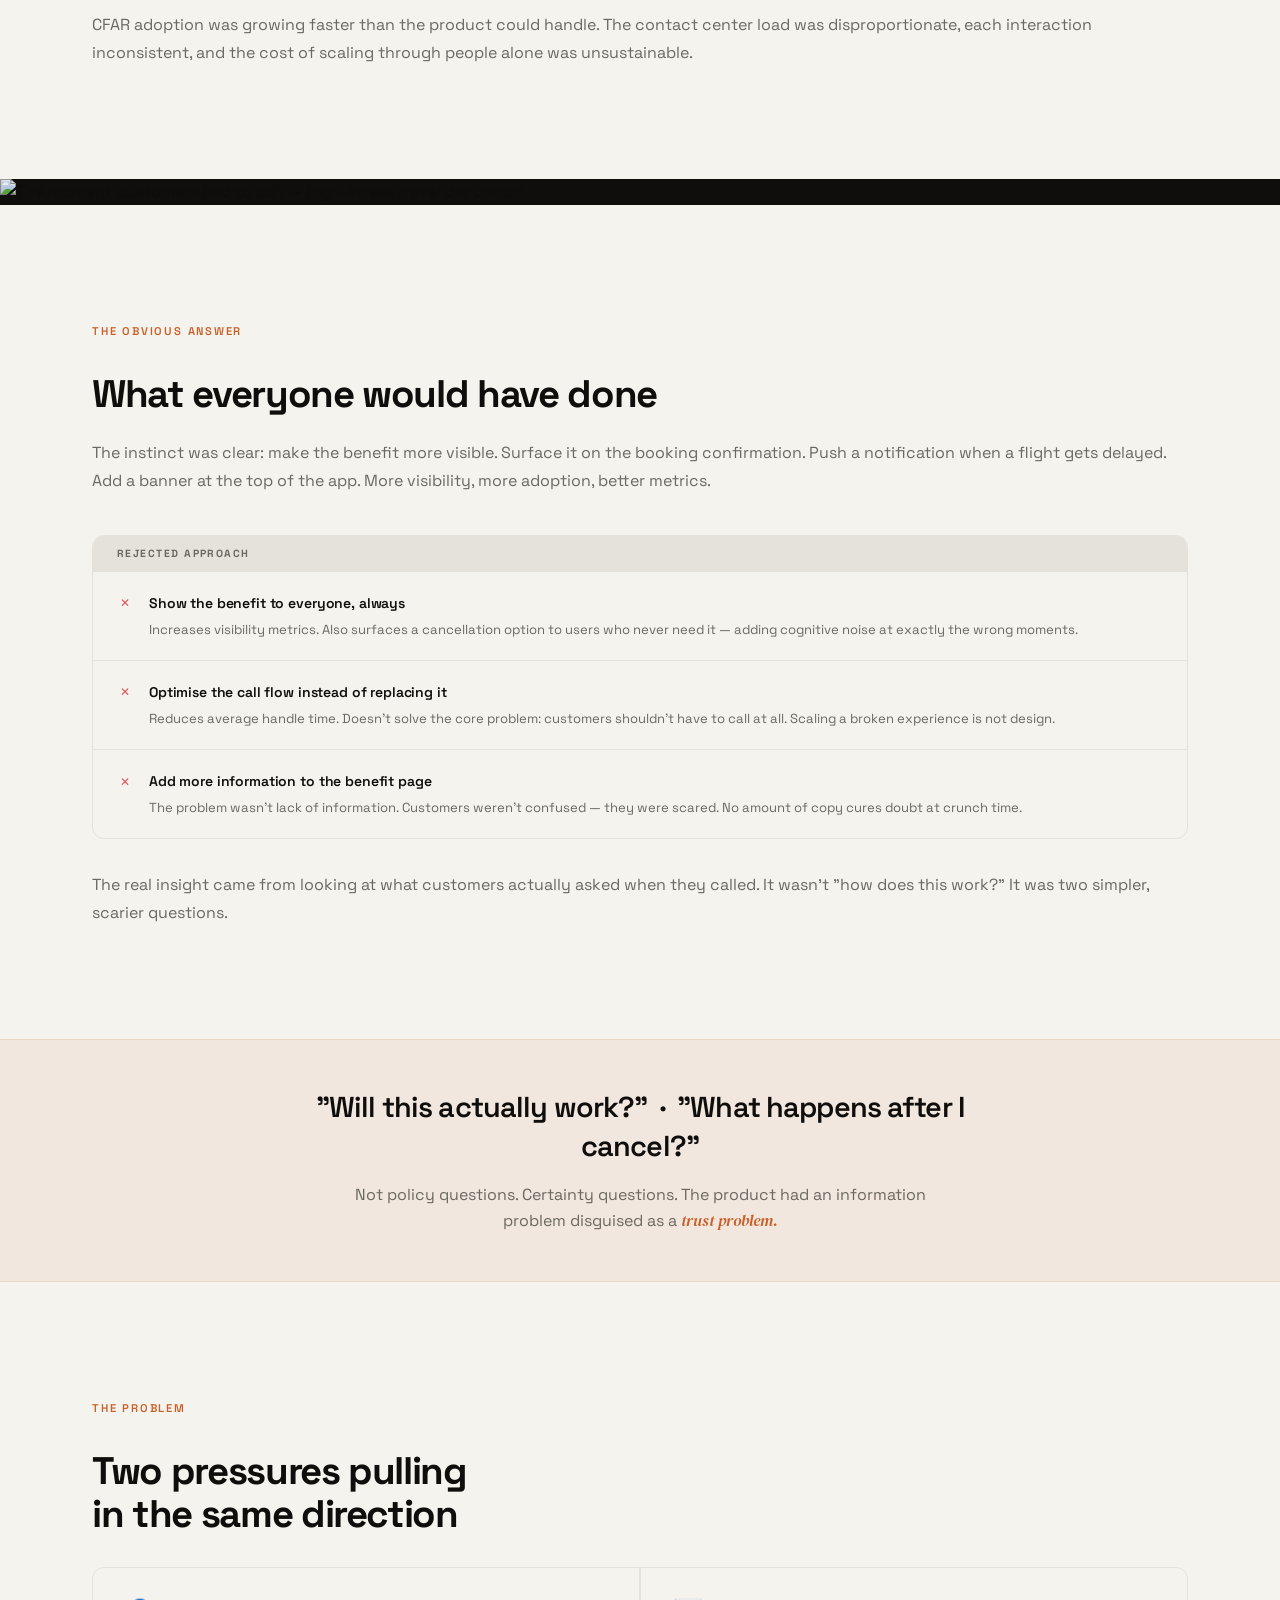
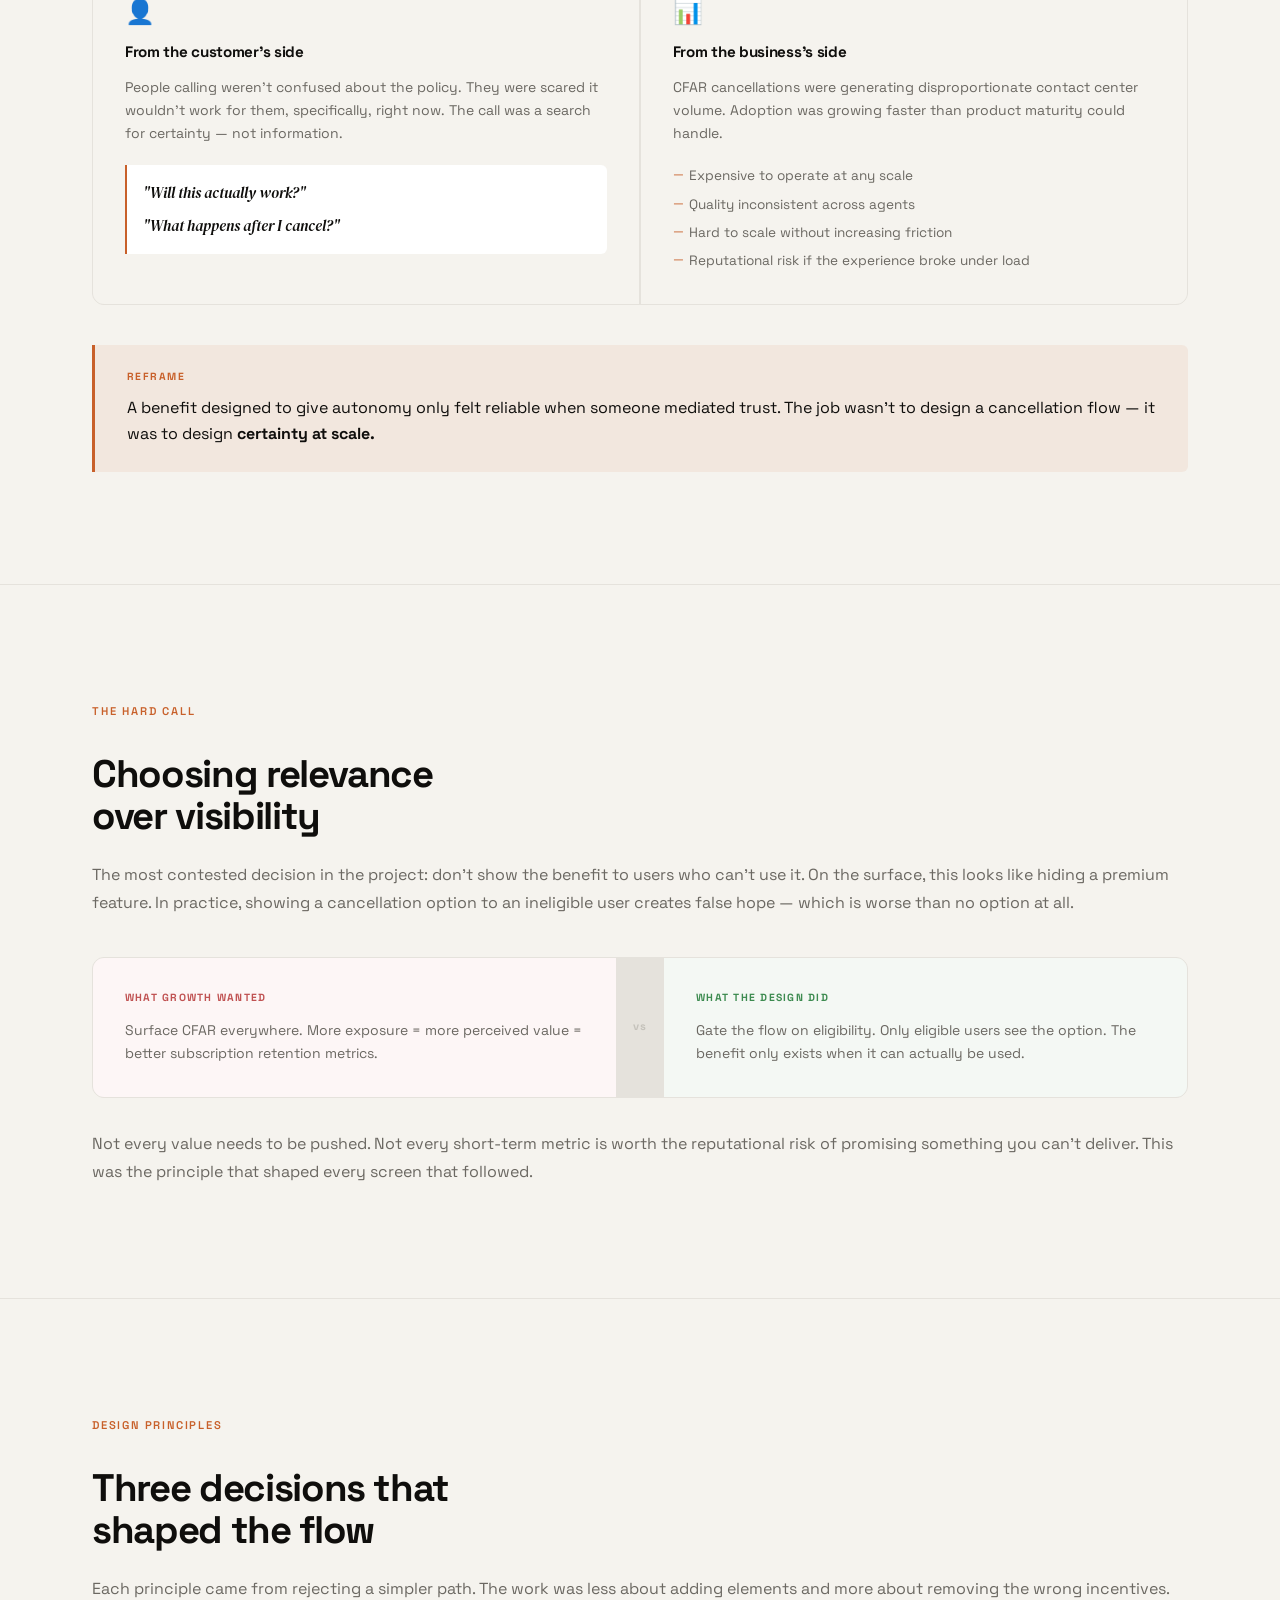
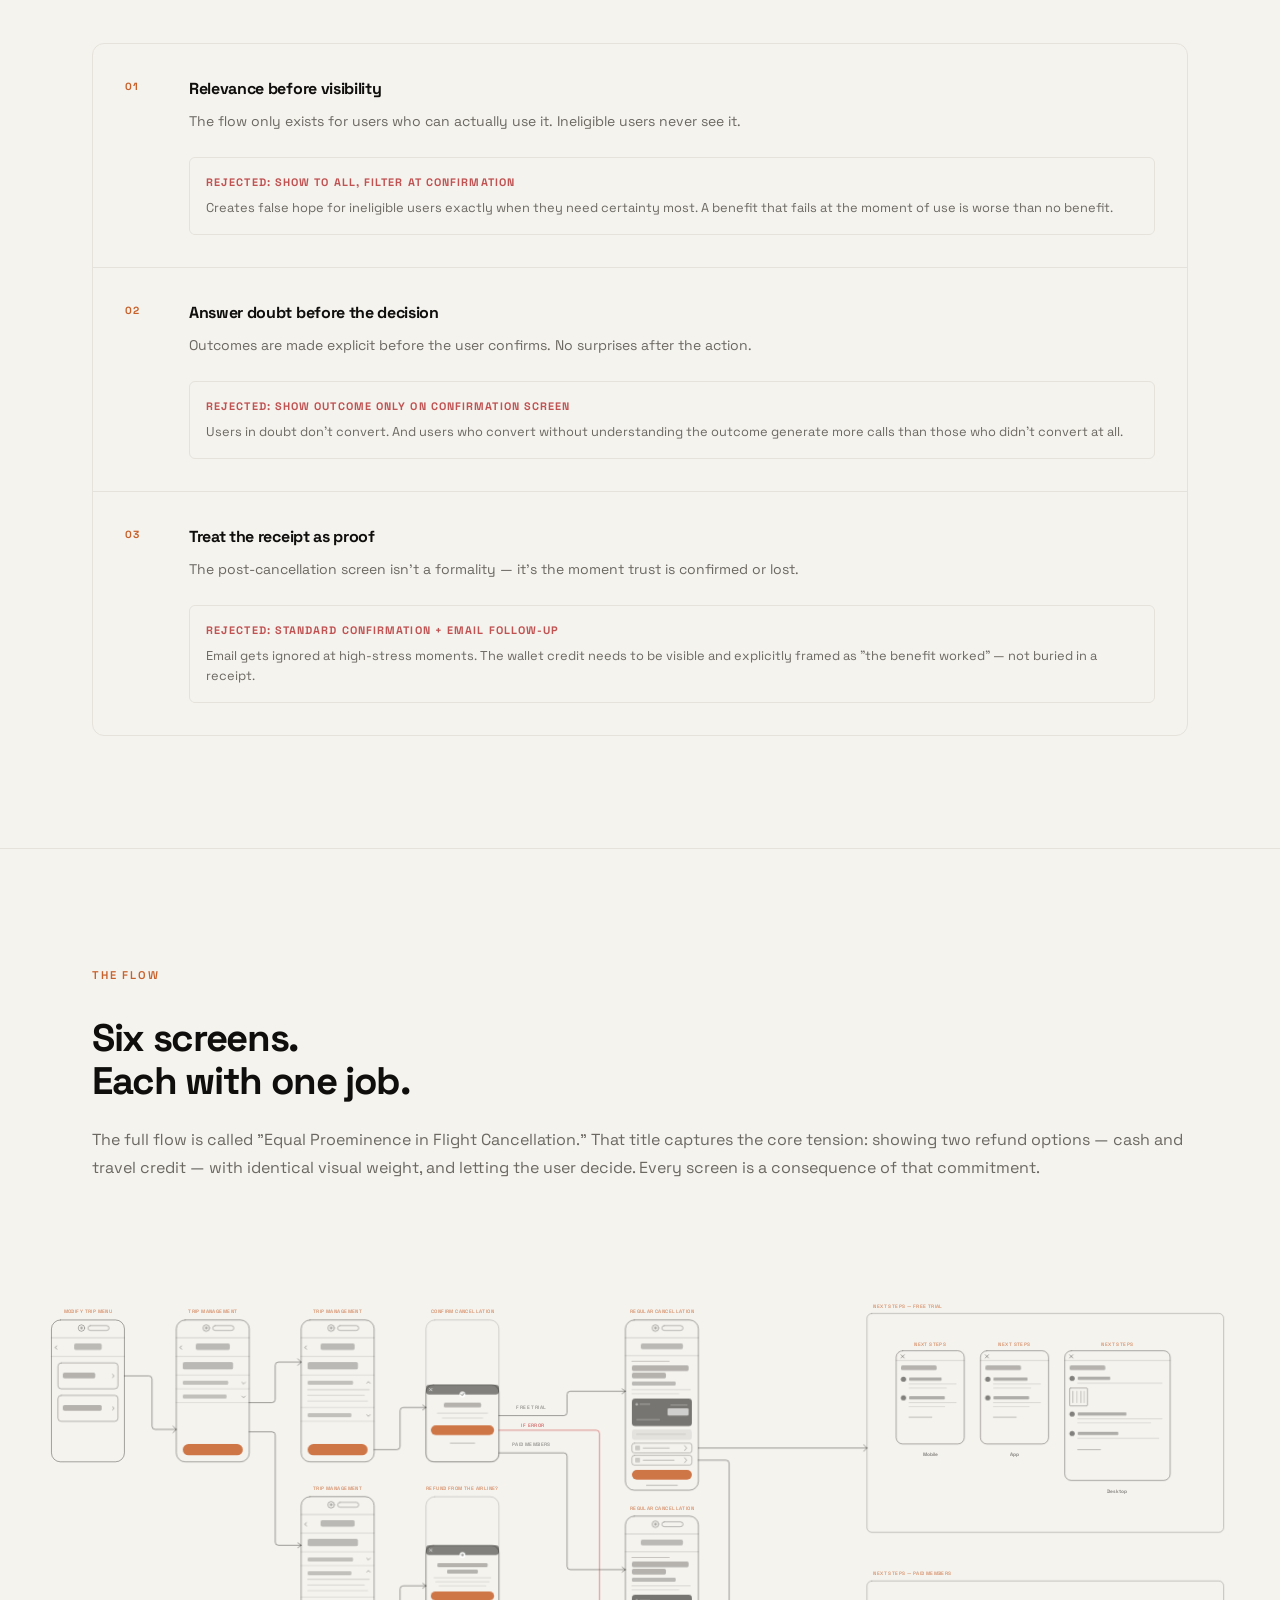
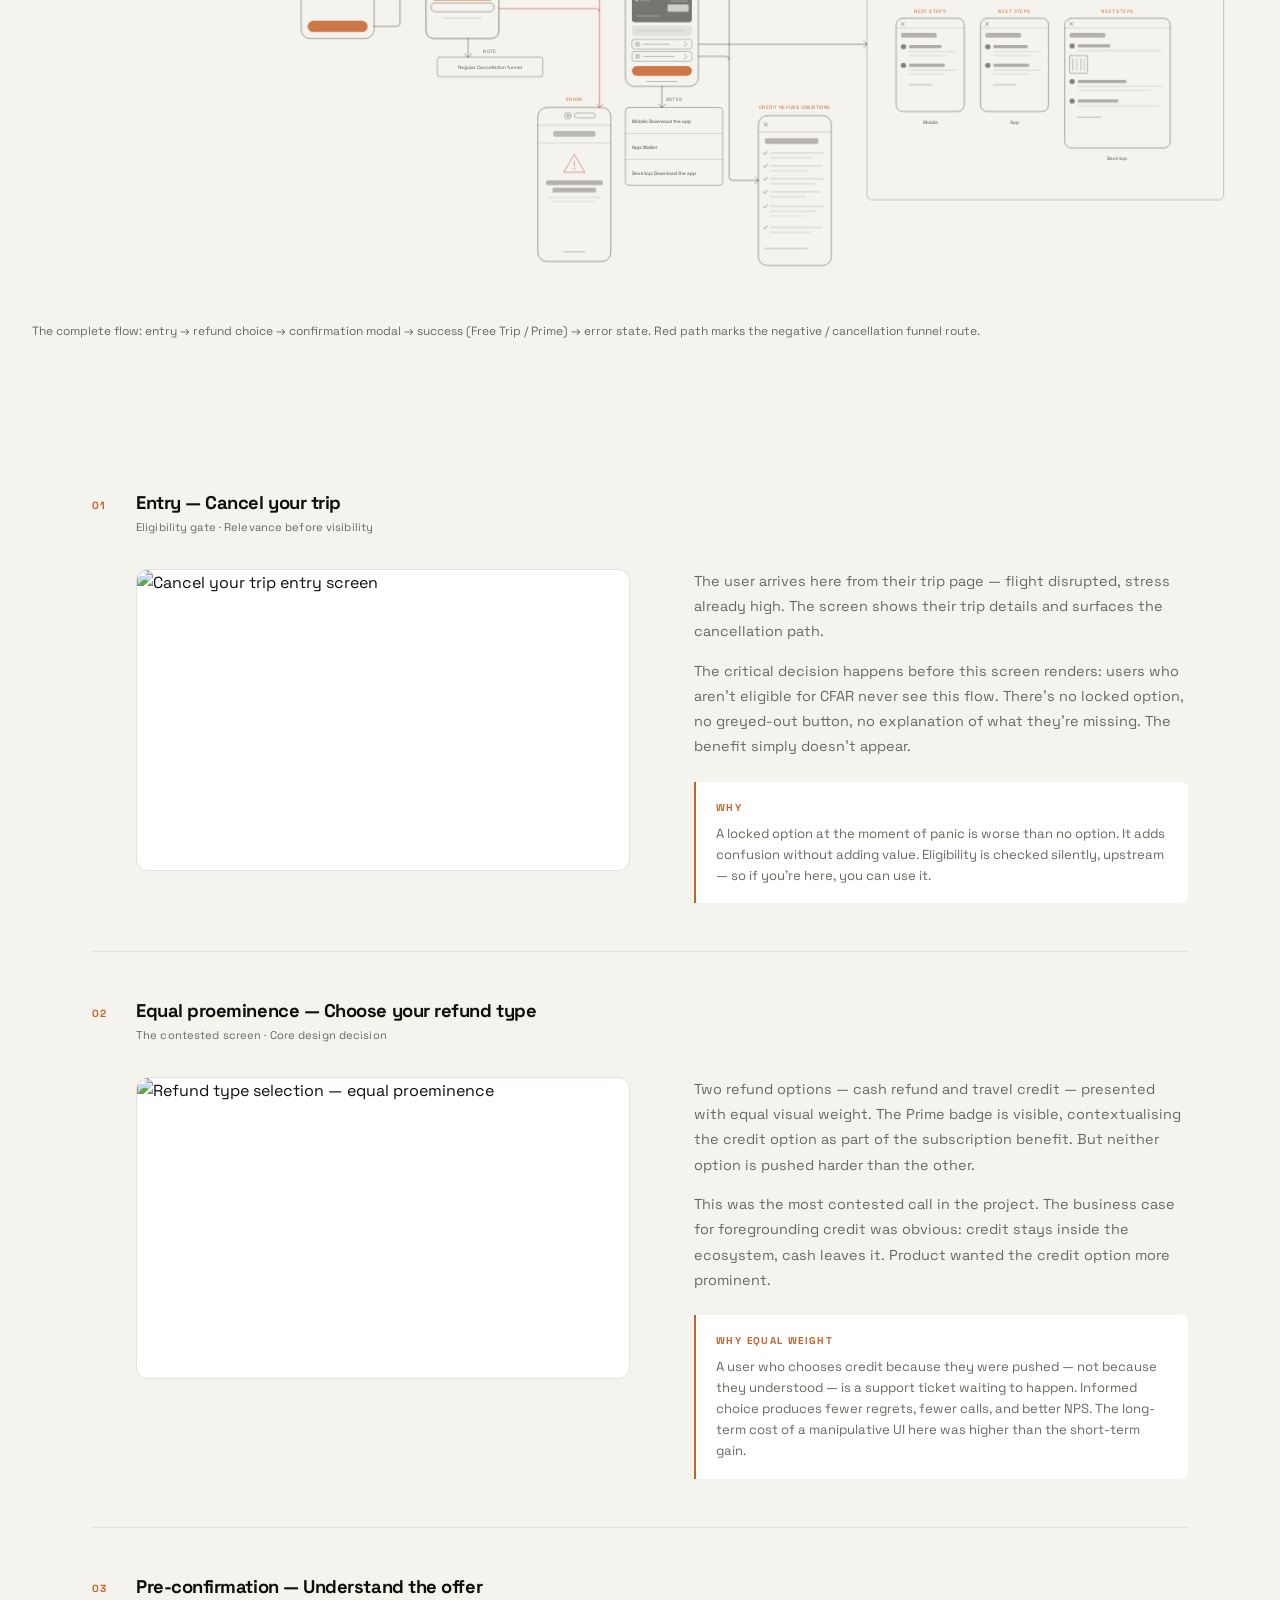
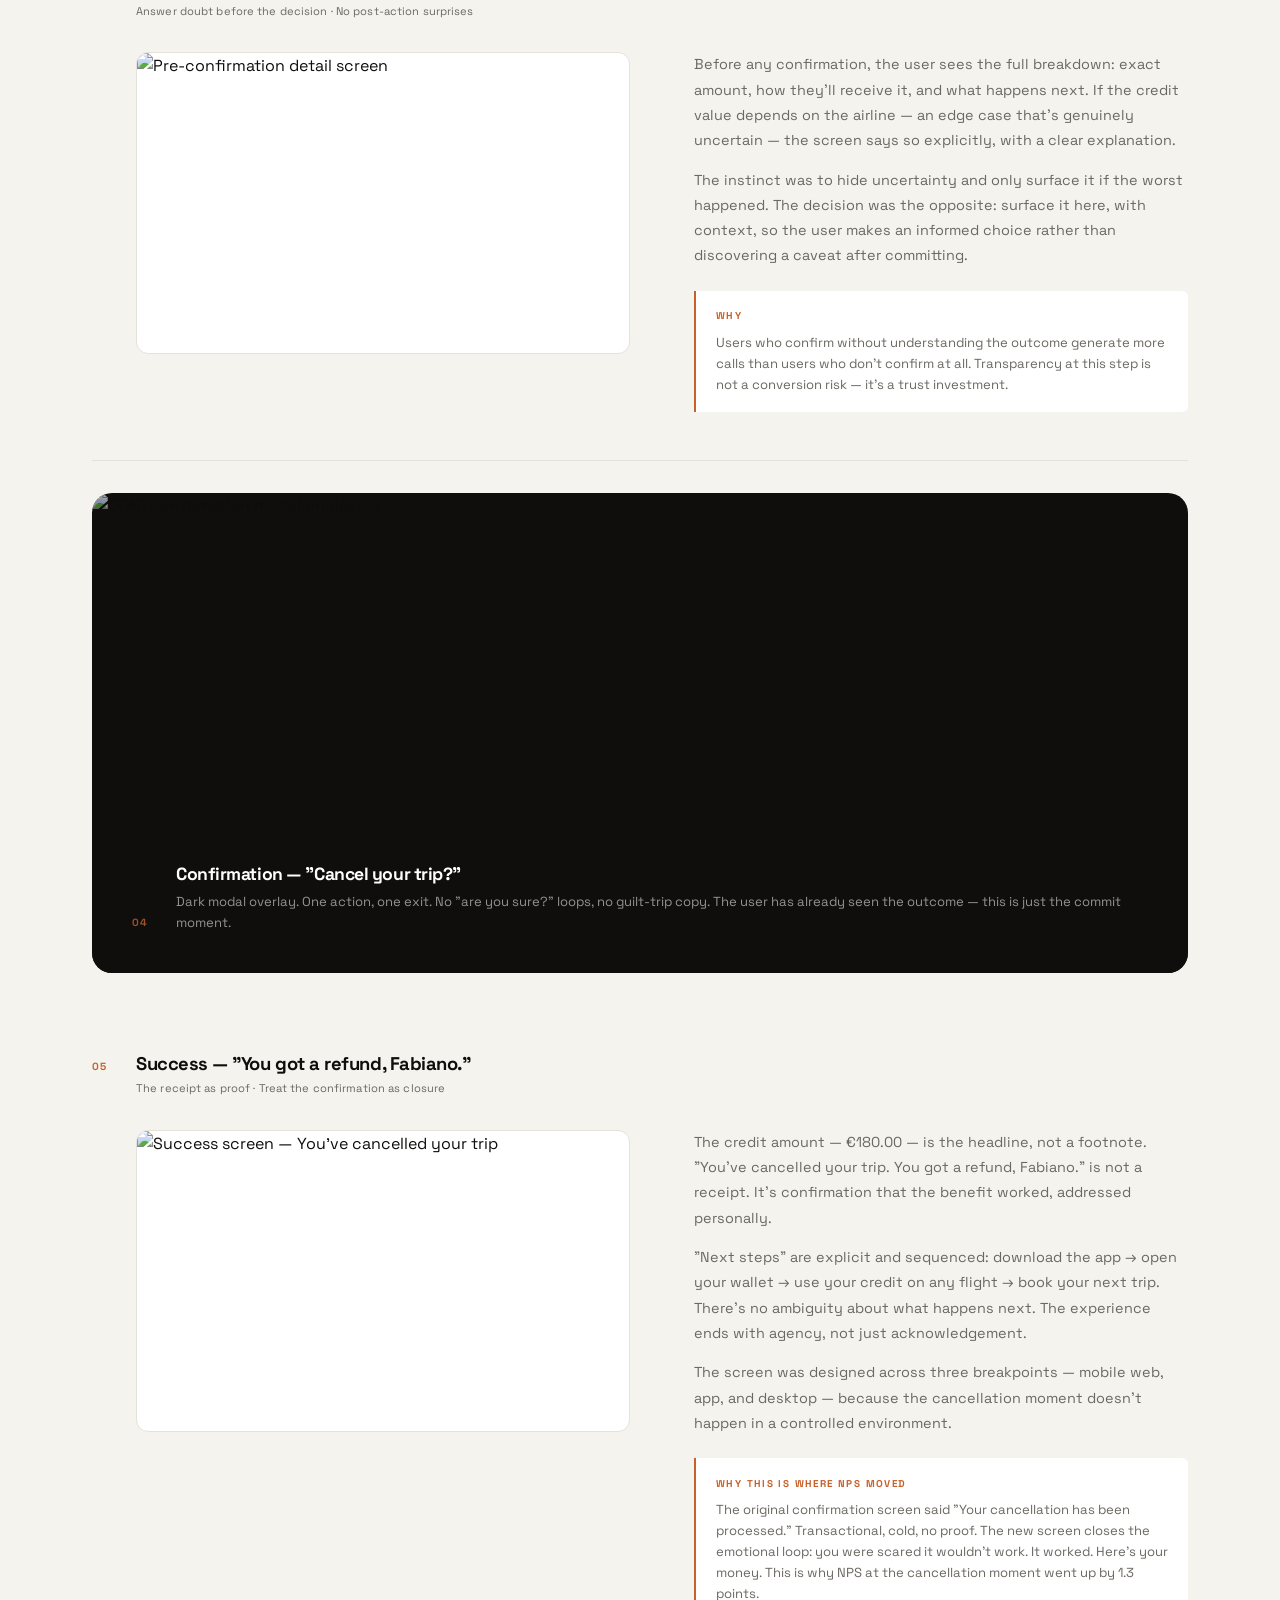
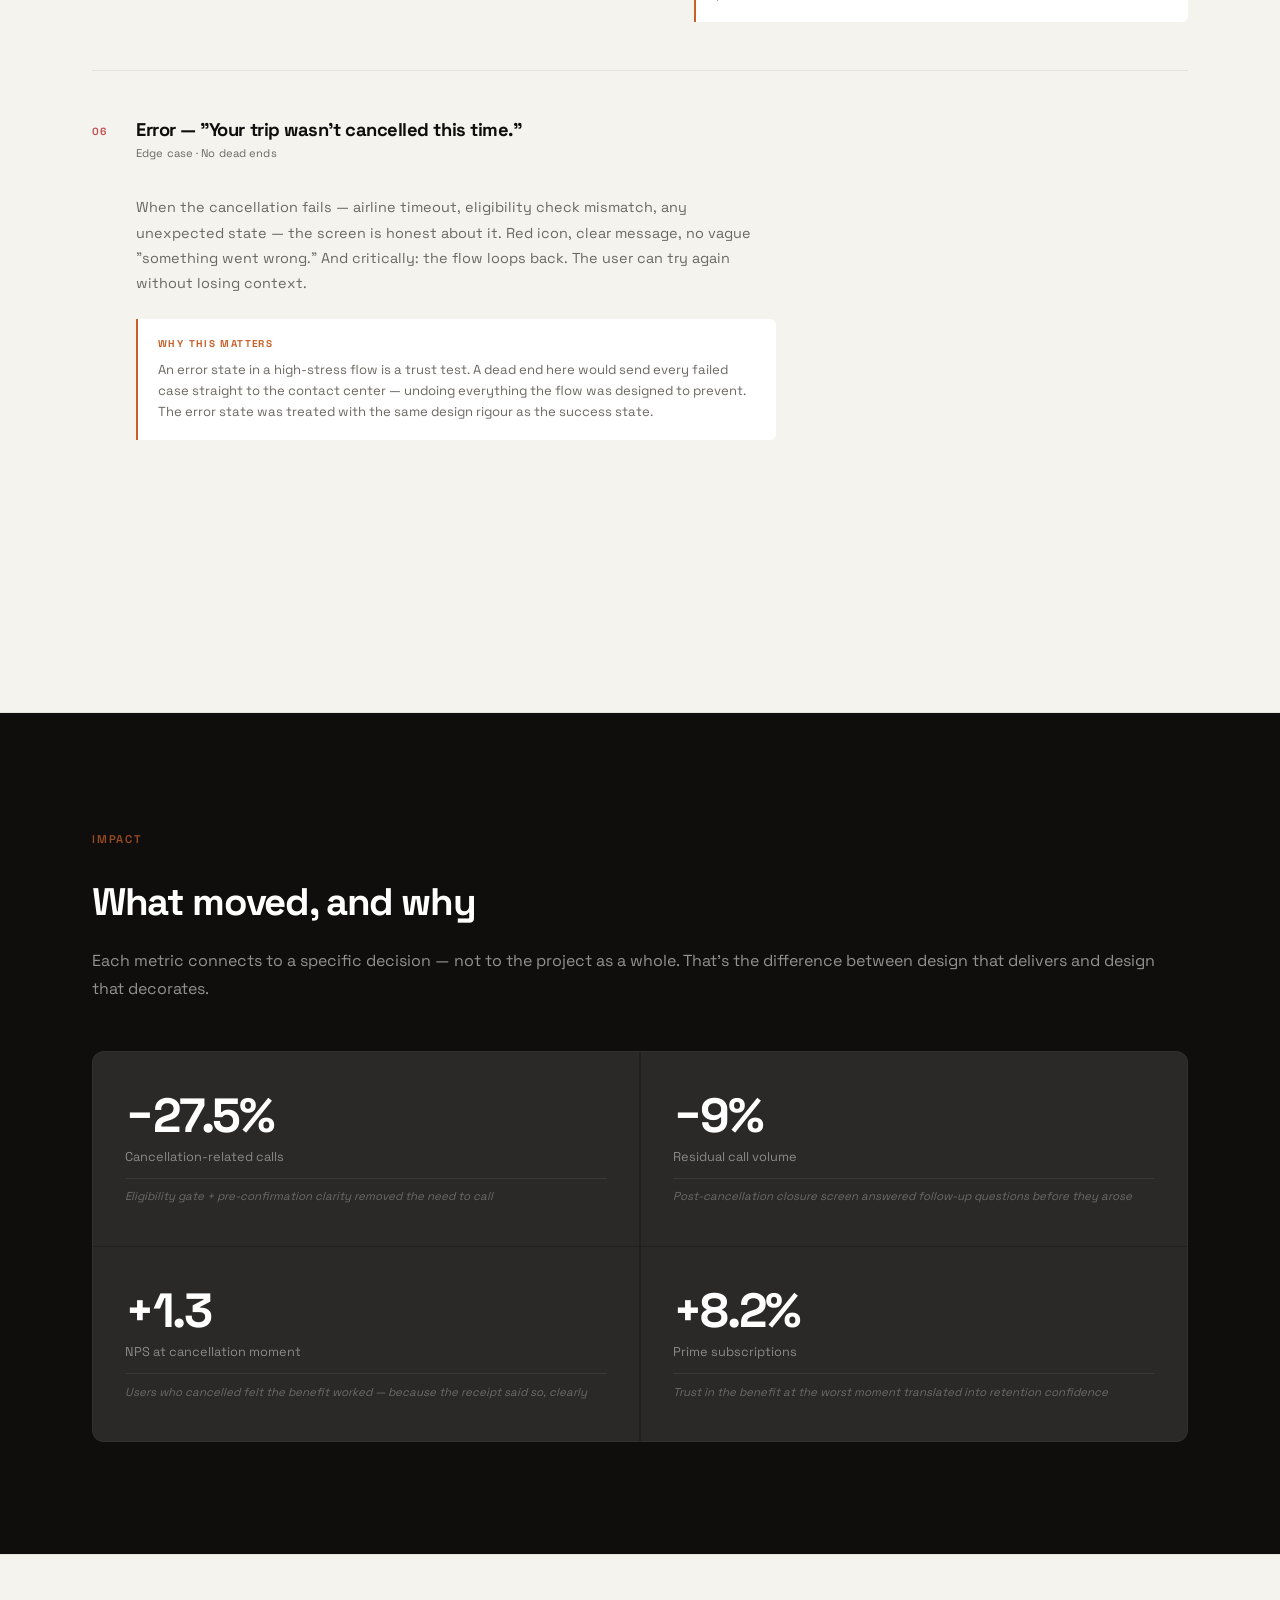
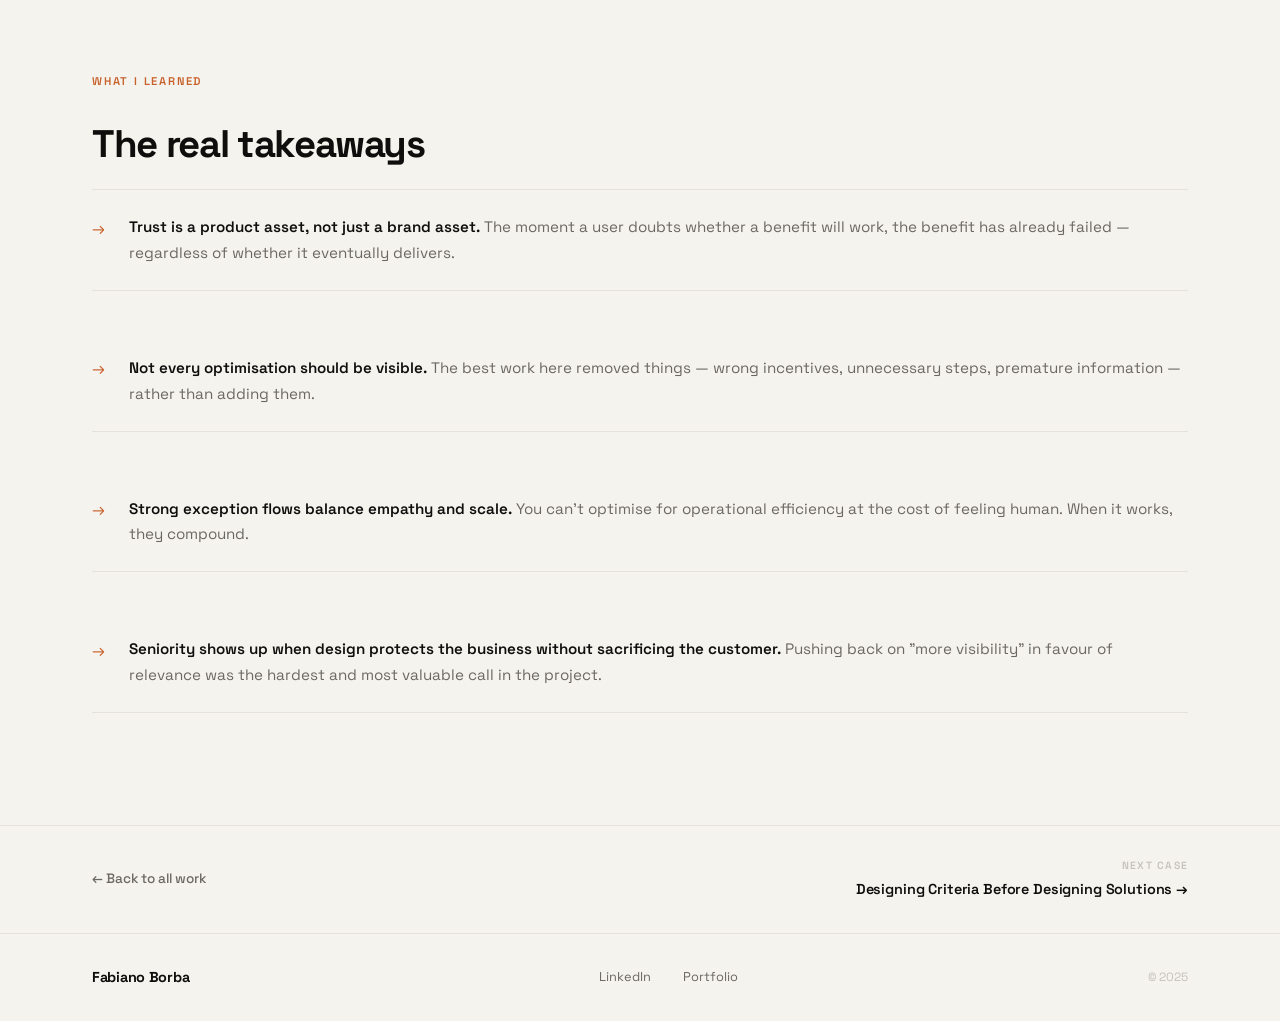
==== commit 53127c64: "Build C4AR case: animated SVG flow map + live phone-mockup hero - Add full animated wireframe flow m" ====
--- a/docs/case-c4ar.html
+++ b/docs/case-c4ar.html
@@ -64,14 +64,53 @@
     </div>
   </div>
 
-  <!-- HERO FEATURED IMAGE -->
+  <!-- HERO FEATURED — live confirmed.html in phone mockup -->
   <div class="cs-hero-image animate-in" style="--delay:.3s">
-    <img
-      src="https://assets.zyrosite.com/cdn-cgi/image/format=auto,w=1920,fit=crop/3LlCawH9FEhHTnpH/frame-1156371-Nlv2hl2MAAKiOLIa.png"
-      alt="C4AR — Cancel For Any Reason self-service flow"
-      loading="eager"
-    />
+    <div class="cs-hero-device-scale">
+      <div class="cs-embed__device cs-hero-device" id="c4ar-hero-device">
+        <div class="cs-embed__statusbar cs-hero-statusbar" aria-hidden="true">
+          <span class="cs-embed__statusbar-time">9:41</span>
+          <div class="cs-embed__statusbar-icons">
+            <svg width="17" height="12" viewBox="0 0 17 12" fill="none"><rect x="0" y="7" width="3" height="5" rx="1" fill="#000" opacity="0.4"/><rect x="4.5" y="4.5" width="3" height="7.5" rx="1" fill="#000" opacity="0.6"/><rect x="9" y="2" width="3" height="10" rx="1" fill="#000" opacity="0.8"/><rect x="13.5" y="0" width="3" height="12" rx="1" fill="#000"/></svg>
+            <svg width="16" height="12" viewBox="0 0 16 12" fill="#000"><path d="M8 9.5a1.5 1.5 0 1 1 0 3 1.5 1.5 0 0 1 0-3z"/><path d="M8 6C6.07 6 4.34 6.76 3.05 8l1.41 1.41C5.42 8.5 6.64 8 8 8s2.58.5 3.54 1.41L12.95 8C11.66 6.76 9.93 6 8 6z" opacity="0.7"/><path d="M8 2C4.96 2 2.21 3.23.34 5.22l1.41 1.41C3.38 4.88 5.57 4 8 4s4.62.88 6.25 2.63l1.41-1.41C13.79 3.23 11.04 2 8 2z" opacity="0.4"/></svg>
+            <svg width="25" height="12" viewBox="0 0 25 12" fill="none"><rect x="0.5" y="0.5" width="20" height="11" rx="3.5" stroke="#000" stroke-opacity="0.35"/><rect x="2" y="2" width="16" height="8" rx="2" fill="#000"/><path d="M22 4v4a2 2 0 0 0 0-4z" fill="#000" opacity="0.4"/></svg>
+          </div>
+        </div>
+        <div class="cs-embed__skeleton" id="c4ar-hero-skeleton" aria-hidden="true">
+          <div class="cs-embed__sk-header" style="background:#fff;height:64px;border-bottom:1px solid #eef2f6"></div>
+          <div class="cs-embed__sk-body" style="gap:18px;padding:22px 20px;background:#fff">
+            <div class="cs-embed__sk-lines"><div class="cs-embed__sk-line" style="width:48%;height:9px"></div><div class="cs-embed__sk-line" style="height:20px;width:85%"></div></div>
+            <div class="cs-embed__sk-lines"><div class="cs-embed__sk-line" style="width:62%;height:13px"></div><div class="cs-embed__sk-line"></div><div class="cs-embed__sk-line cs-embed__sk-line--short"></div></div>
+            <div class="cs-embed__sk-card" style="height:150px;border-radius:14px"></div>
+            <div class="cs-embed__sk-card" style="height:50px;border-radius:12px"></div>
+            <div class="cs-embed__sk-card" style="height:50px;border-radius:12px"></div>
+          </div>
+        </div>
+        <iframe src="c4ar-app/confirmed.html" title="C4AR — Cancellation confirmed screen" loading="eager" scrolling="no"></iframe>
+      </div>
+    </div>
   </div>
+
+  <script>
+    (function () {
+      var device = document.getElementById('c4ar-hero-device');
+      if (!device) return;
+      function reveal() {
+        device.classList.add('device-visible');
+        setTimeout(function () {
+          var s = document.getElementById('c4ar-hero-skeleton');
+          if (s) { s.style.opacity = '0'; setTimeout(function () { if (s.parentNode) s.parentNode.removeChild(s); }, 420); }
+          var iframe = device.querySelector('iframe');
+          if (iframe) iframe.classList.add('iframe-ready');
+        }, 1000);
+      }
+      if (!window.IntersectionObserver) { reveal(); return; }
+      var io = new IntersectionObserver(function (entries) {
+        entries.forEach(function (e) { if (e.isIntersecting) { reveal(); io.disconnect(); } });
+      }, { threshold: 0.08 });
+      io.observe(device);
+    })();
+  </script>
 
   <main class="cs-body">
 
@@ -345,43 +384,526 @@
 
       <!-- Flow map -->
       <div class="cs-flow-map">
-        <svg viewBox="0 0 800 520" fill="none" stroke="currentColor" stroke-width="0.8" stroke-linecap="round" stroke-linejoin="round" aria-hidden="true" font-family="Space Grotesk, system-ui, sans-serif">
-
-          <!-- ══ SCREEN 1: My Trips / Entry ══ -->
-          <!-- Phone frame -->
-          <rect class="wf-stroke" style="--d:.2s"  x="40" y="210" width="52" height="92" rx="6" stroke-opacity=".45"/>
-          <!-- Camera -->
-          <circle class="wf-stroke" style="--d:.25s" cx="55" cy="218" r="3"   stroke-opacity=".38"/>
-          <circle class="wf-fill"   style="--d:.28s" cx="55" cy="218" r="1.2" fill="currentColor" fill-opacity=".35" stroke="none"/>
-          <!-- Speaker -->
-          <rect class="wf-stroke" style="--d:.28s" x="62" y="215" width="18" height="5" rx="2.5" stroke-opacity=".32"/>
-          <!-- Screen top edge -->
-          <line class="wf-stroke" style="--d:.32s" x1="40" y1="226" x2="92"  y2="226" stroke-opacity=".18"/>
-
-          <!-- List item 1 -->
-          <line class="wf-stroke" style="--d:.36s" x1="40"  y1="235" x2="92"  y2="235" stroke-opacity=".1"/>
-          <rect class="wf-fill"   style="--d:.39s" x="48"  y="237" width="30" height="4" rx="1" fill="currentColor" fill-opacity=".22" stroke="none"/>
-          <line class="wf-stroke" style="--d:.42s" x1="48"  y1="244" x2="82"  y2="244" stroke-opacity=".15"/>
-          <polyline class="wf-stroke" style="--d:.44s" points="86,239 88,241 86,243" stroke-opacity=".28"/>
-
-          <!-- List item 2 -->
-          <line class="wf-stroke" style="--d:.47s" x1="40"  y1="249" x2="92"  y2="249" stroke-opacity=".1"/>
-          <rect class="wf-fill"   style="--d:.5s"  x="48"  y="251" width="28" height="4" rx="1" fill="currentColor" fill-opacity=".2"  stroke="none"/>
-          <line class="wf-stroke" style="--d:.53s" x1="48"  y1="258" x2="76"  y2="258" stroke-opacity=".13"/>
-          <polyline class="wf-stroke" style="--d:.55s" points="86,253 88,255 86,257" stroke-opacity=".28"/>
-
-          <!-- List item 3 -->
-          <line class="wf-stroke" style="--d:.58s" x1="40"  y1="263" x2="92"  y2="263" stroke-opacity=".08"/>
-          <rect class="wf-fill"   style="--d:.6s"  x="48"  y="265" width="32" height="4" rx="1" fill="currentColor" fill-opacity=".16" stroke="none"/>
-          <line class="wf-stroke" style="--d:.63s" x1="48"  y1="272" x2="80"  y2="272" stroke-opacity=".11"/>
-          <polyline class="wf-stroke" style="--d:.65s" points="86,267 88,269 86,271" stroke-opacity=".22"/>
-
-          <!-- Screen label -->
-          <text class="wf-fill" style="--d:.68s" x="66" y="315" text-anchor="middle" font-size="7.5" fill="currentColor" fill-opacity=".45">My Trips</text>
-
-          <!-- Arrow → next screen -->
-          <line    class="wf-stroke" style="--d:.74s" x1="92"  y1="256" x2="115" y2="256" stroke-opacity=".45"/>
-          <polyline class="wf-stroke" style="--d:.79s" points="109,252 115,256 109,260" stroke-opacity=".45"/>
+        <svg viewBox="0 0 1500 760" fill="none" stroke="currentColor" stroke-width="0.8" stroke-linecap="round" stroke-linejoin="round" aria-hidden="true" font-family="Space Grotesk, system-ui, sans-serif">
+
+          <!-- ══════════════════════════════════════════════════════════ -->
+          <!-- SCREEN 1 · Modify trip menu  (x=24 y=32 w=90 h=175)     -->
+          <!-- ══════════════════════════════════════════════════════════ -->
+          <!-- ── S1 · Modify trip menu ─────────────────────────────── -->
+          <text class="wf-fill" style="--d:.10s" x="69" y="24" text-anchor="middle" font-size="6" font-weight="600" letter-spacing="0.5" fill="var(--accent)" fill-opacity=".65" stroke="none">MODIFY TRIP MENU</text>
+          <rect class="wf-stroke" style="--d:.20s" x="24" y="32" width="90" height="175" rx="11" stroke-opacity=".45"/>
+          <circle class="wf-stroke" style="--d:.26s" cx="61" cy="42" r="4"   stroke-opacity=".38"/>
+          <circle class="wf-fill"   style="--d:.30s" cx="61" cy="42" r="1.6" fill="currentColor" fill-opacity=".35" stroke="none"/>
+          <rect   class="wf-stroke" style="--d:.30s" x="69" y="39" width="26" height="6" rx="3" stroke-opacity=".32"/>
+          <line   class="wf-stroke" style="--d:.36s" x1="24" y1="54" x2="114" y2="54" stroke-opacity=".18"/>
+          <polyline class="wf-stroke" style="--d:.42s" points="30.5,64 28.5,66 30.5,68" stroke-opacity=".45"/>
+          <rect     class="wf-fill"   style="--d:.46s" x="52" y="61" width="34" height="8" rx="2" fill="currentColor" fill-opacity=".25" stroke="none"/>
+          <line     class="wf-stroke" style="--d:.50s" x1="24" y1="77" x2="114" y2="77" stroke-opacity=".15"/>
+          <!-- card 1: Cancel your trip -->
+          <rect     class="wf-stroke" style="--d:.54s" x="32" y="85" width="74" height="32" rx="4" stroke-opacity=".35"/>
+          <rect     class="wf-fill"   style="--d:.58s" x="38" y="97" width="40" height="7" rx="2" fill="currentColor" fill-opacity=".28" stroke="none"/>
+          <polyline class="wf-stroke" style="--d:.62s" points="99.5,99 101,101 99.5,103" stroke-opacity=".38"/>
+          <!-- card 2: Change travel dates -->
+          <rect     class="wf-stroke" style="--d:.66s" x="32" y="125" width="74" height="32" rx="4" stroke-opacity=".35"/>
+          <rect     class="wf-fill"   style="--d:.70s" x="38" y="137" width="48" height="7" rx="2" fill="currentColor" fill-opacity=".28" stroke="none"/>
+          <polyline class="wf-stroke" style="--d:.74s" points="99.5,139 101,141 99.5,143" stroke-opacity=".38"/>
+
+          <!-- ── Arrow S1→S2  L-shape dashed ───────────────────────── -->
+          <path     class="wf-stroke" style="--d:.80s" d="M 114,101 H 144 Q 148,101 148,105 V 163 Q 148,167 152,167 H 178" stroke-opacity=".48"/>
+          <polyline class="wf-stroke" style="--d:.92s" points="174,163 178,167 174,171" stroke-opacity=".48"/>
+
+          <g transform="translate(40,0)">
+          <!-- ── S2 · Trip Management (collapsed) ───────────────────── -->
+          <text class="wf-fill" style="--d:.96s" x="183" y="24" text-anchor="middle" font-size="6" font-weight="600" letter-spacing="0.5" fill="var(--accent)" fill-opacity=".65" stroke="none">TRIP MANAGEMENT</text>
+          <rect class="wf-stroke" style="--d:1.02s" x="138" y="32" width="90" height="175" rx="11" stroke-opacity=".45"/>
+          <circle class="wf-stroke" style="--d:1.08s" cx="175" cy="42" r="4"   stroke-opacity=".38"/>
+          <circle class="wf-fill"   style="--d:1.12s" cx="175" cy="42" r="1.6" fill="currentColor" fill-opacity=".35" stroke="none"/>
+          <rect   class="wf-stroke" style="--d:1.12s" x="183" y="39" width="26" height="6" rx="3" stroke-opacity=".32"/>
+          <line   class="wf-stroke" style="--d:1.17s" x1="138" y1="54" x2="228" y2="54" stroke-opacity=".18"/>
+          <polyline class="wf-stroke" style="--d:1.22s" points="144.5,64 142.5,66 144.5,68" stroke-opacity=".45"/>
+          <rect     class="wf-fill"   style="--d:1.26s" x="162" y="61" width="42" height="8" rx="2" fill="currentColor" fill-opacity=".25" stroke="none"/>
+          <line     class="wf-stroke" style="--d:1.30s" x1="138" y1="77" x2="228" y2="77" stroke-opacity=".15"/>
+          <rect class="wf-fill" style="--d:1.34s" x="146" y="84" width="62" height="9" rx="2" fill="currentColor" fill-opacity=".25" stroke="none"/>
+          <line class="wf-stroke" style="--d:1.38s" x1="138" y1="100" x2="228" y2="100" stroke-opacity=".12"/>
+          <!-- accordion 1: cash collapsed -->
+          <rect     class="wf-fill"   style="--d:1.42s" x="146" y="107" width="56" height="5" rx="1.5" fill="currentColor" fill-opacity=".22" stroke="none"/>
+          <polyline class="wf-stroke" style="--d:1.46s" points="219,109 221,111 223,109" stroke-opacity=".38"/>
+          <line     class="wf-stroke" style="--d:1.50s" x1="138" y1="117" x2="228" y2="117" stroke-opacity=".12"/>
+          <!-- accordion 2: credit collapsed -->
+          <rect     class="wf-fill"   style="--d:1.54s" x="146" y="124" width="54" height="5" rx="1.5" fill="currentColor" fill-opacity=".22" stroke="none"/>
+          <polyline class="wf-stroke" style="--d:1.58s" points="219,126 221,128 223,126" stroke-opacity=".38"/>
+          <line     class="wf-stroke" style="--d:1.62s" x1="138" y1="134" x2="228" y2="134" stroke-opacity=".12"/>
+          <rect class="wf-fill" style="--d:1.66s" x="146" y="185" width="74" height="14" rx="7" fill="var(--accent)" fill-opacity=".85" stroke="none"/>
+          </g>
+
+          <!-- ── Arrow S2→S3  L-shape dashed ───────────────────────── -->
+          <path     class="wf-stroke" style="--d:1.74s" d="M 268,134 H 296 Q 300,134 300,130 V 88 Q 300,84 304,84 H 332" stroke-opacity=".48"/>
+          <polyline class="wf-stroke" style="--d:1.86s" points="328,80 332,84 328,88" stroke-opacity=".48"/>
+
+          <g transform="translate(80,0)">
+          <!-- ── S3 · Trip Management (cash expanded) ───────────────── -->
+          <text class="wf-fill" style="--d:1.90s" x="297" y="24" text-anchor="middle" font-size="6" font-weight="600" letter-spacing="0.5" fill="var(--accent)" fill-opacity=".65" stroke="none">TRIP MANAGEMENT</text>
+          <rect class="wf-stroke" style="--d:1.96s" x="252" y="32" width="90" height="175" rx="11" stroke-opacity=".45"/>
+          <circle class="wf-stroke" style="--d:2.02s" cx="289" cy="42" r="4"   stroke-opacity=".38"/>
+          <circle class="wf-fill"   style="--d:2.06s" cx="289" cy="42" r="1.6" fill="currentColor" fill-opacity=".35" stroke="none"/>
+          <rect   class="wf-stroke" style="--d:2.06s" x="297" y="39" width="26" height="6" rx="3" stroke-opacity=".32"/>
+          <line   class="wf-stroke" style="--d:2.11s" x1="252" y1="54" x2="342" y2="54" stroke-opacity=".18"/>
+          <polyline class="wf-stroke" style="--d:2.16s" points="258.5,64 256.5,66 258.5,68" stroke-opacity=".45"/>
+          <rect     class="wf-fill"   style="--d:2.20s" x="276" y="61" width="42" height="8" rx="2" fill="currentColor" fill-opacity=".25" stroke="none"/>
+          <line     class="wf-stroke" style="--d:2.24s" x1="252" y1="77" x2="342" y2="77" stroke-opacity=".15"/>
+          <rect class="wf-fill" style="--d:2.28s" x="260" y="84" width="62" height="9" rx="2" fill="currentColor" fill-opacity=".25" stroke="none"/>
+          <line class="wf-stroke" style="--d:2.32s" x1="252" y1="100" x2="342" y2="100" stroke-opacity=".12"/>
+          <!-- accordion 1: cash EXPANDED -->
+          <rect     class="wf-fill"   style="--d:2.36s" x="260" y="107" width="56" height="5" rx="1.5" fill="currentColor" fill-opacity=".22" stroke="none"/>
+          <polyline class="wf-stroke" style="--d:2.40s" points="333,110 335,108 337,110" stroke-opacity=".38"/>
+          <line class="wf-stroke" style="--d:2.44s" x1="260" y1="118" x2="336" y2="118" stroke-opacity=".20"/>
+          <line class="wf-stroke" style="--d:2.48s" x1="260" y1="125" x2="330" y2="125" stroke-opacity=".16"/>
+          <line class="wf-stroke" style="--d:2.52s" x1="260" y1="132" x2="334" y2="132" stroke-opacity=".13"/>
+          <line class="wf-stroke" style="--d:2.56s" x1="252" y1="140" x2="342" y2="140" stroke-opacity=".12"/>
+          <!-- accordion 2: credit collapsed -->
+          <rect     class="wf-fill"   style="--d:2.60s" x="260" y="147" width="54" height="5" rx="1.5" fill="currentColor" fill-opacity=".22" stroke="none"/>
+          <polyline class="wf-stroke" style="--d:2.64s" points="333,149 335,151 337,149" stroke-opacity=".38"/>
+          <line     class="wf-stroke" style="--d:2.68s" x1="252" y1="157" x2="342" y2="157" stroke-opacity=".12"/>
+          <rect class="wf-fill" style="--d:2.72s" x="260" y="185" width="74" height="14" rx="7" fill="var(--accent)" fill-opacity=".85" stroke="none"/>
+          </g>
+
+          <!-- ── Arrow S3→S4  L-shape ──────────────────────────────── -->
+          <path     class="wf-stroke" style="--d:2.80s" d="M 422,192 H 450 Q 454,192 454,188 V 144 Q 454,140 458,140 H 486" stroke-opacity=".48"/>
+          <polyline class="wf-stroke" style="--d:2.86s" points="482,137 486,140 482,143" stroke-opacity=".48"/>
+
+          <g transform="translate(120,0)">
+          <!-- ── S4 · Confirm cancellation (bottom sheet modal) ─────── -->
+          <text class="wf-fill" style="--d:2.90s" x="411" y="24" text-anchor="middle" font-size="6" font-weight="600" letter-spacing="0.5" fill="var(--accent)" fill-opacity=".65" stroke="none">CONFIRM CANCELLATION</text>
+          <!-- dimmed app frame behind -->
+          <rect class="wf-stroke" style="--d:2.94s" x="366" y="32" width="90" height="175" rx="11" stroke-opacity=".20"/>
+          <!-- bottom sheet -->
+          <rect class="wf-stroke" style="--d:2.99s" x="366" y="112" width="90" height="95" rx="9" stroke-opacity=".40"/>
+          <!-- dark header bar -->
+          <rect class="wf-fill" style="--d:3.03s" x="366" y="112" width="90" height="12" rx="4" fill="currentColor" fill-opacity=".50" stroke="none"/>
+          <!-- X close -->
+          <line class="wf-stroke" style="--d:3.06s" x1="370.5" y1="116.5" x2="373.5" y2="119.5" stroke="#fff" stroke-opacity=".7"/>
+          <line class="wf-stroke" style="--d:3.06s" x1="373.5" y1="116.5" x2="370.5" y2="119.5" stroke="#fff" stroke-opacity=".7"/>
+          <!-- check badge -->
+          <circle   class="wf-fill"   style="--d:3.09s" cx="411" cy="124" r="3.6" fill="#fff" fill-opacity=".9" stroke="none"/>
+          <polyline class="wf-stroke" style="--d:3.12s" points="409.4,124 410.7,125.4 412.6,122.6" stroke-opacity=".55"/>
+          <!-- title -->
+          <rect class="wf-fill" style="--d:3.15s" x="388" y="134" width="46" height="6" rx="2" fill="currentColor" fill-opacity=".28" stroke="none"/>
+          <!-- body -->
+          <line class="wf-stroke" style="--d:3.18s" x1="380" y1="147" x2="442" y2="147" stroke-opacity=".16"/>
+          <line class="wf-stroke" style="--d:3.21s" x1="386" y1="153" x2="436" y2="153" stroke-opacity=".14"/>
+          <!-- CTA primary -->
+          <rect class="wf-fill" style="--d:3.25s" x="372" y="162" width="78" height="12" rx="6" fill="var(--accent)" fill-opacity=".85" stroke="none"/>
+          <!-- text link -->
+          <line class="wf-stroke" style="--d:3.29s" x1="396" y1="184" x2="426" y2="184" stroke-opacity=".30"/>
+          </g>
+
+          <!-- ── Arrow S4→S5  L-shape (Free Trial) ─────────────────── -->
+          <path     class="wf-stroke" style="--d:3.34s" d="M 576,150 H 656 Q 660,150 660,146 V 124 Q 660,120 664,120 H 732" stroke-opacity=".48"/>
+          <polyline class="wf-stroke" style="--d:3.42s" points="728,117 732,120 728,123" stroke-opacity=".48"/>
+          <text class="wf-fill" style="--d:3.38s" x="616" y="142" text-anchor="middle" font-size="6" font-weight="600" letter-spacing="0.5" fill="currentColor" fill-opacity=".40" stroke="none">FREE TRIAL</text>
+
+          <g transform="translate(192,0)">
+          <!-- ── S5 · Success — Free Trial ─────────────────────────── -->
+          <text class="wf-fill" style="--d:3.44s" x="585" y="24" text-anchor="middle" font-size="6" font-weight="600" letter-spacing="0.5" fill="var(--accent)" fill-opacity=".65" stroke="none">REGULAR CANCELLATION</text>
+          <rect class="wf-stroke" style="--d:3.48s" x="540" y="32" width="90" height="210" rx="11" stroke-opacity=".45"/>
+          <circle class="wf-stroke" style="--d:3.52s" cx="577" cy="42" r="4"   stroke-opacity=".38"/>
+          <circle class="wf-fill"   style="--d:3.55s" cx="577" cy="42" r="1.6" fill="currentColor" fill-opacity=".35" stroke="none"/>
+          <rect   class="wf-stroke" style="--d:3.55s" x="585" y="39" width="26" height="6" rx="3" stroke-opacity=".32"/>
+          <line   class="wf-stroke" style="--d:3.59s" x1="540" y1="54" x2="630" y2="54" stroke-opacity=".18"/>
+          <rect class="wf-fill" style="--d:3.62s" x="559" y="61" width="52" height="7" rx="2" fill="currentColor" fill-opacity=".25" stroke="none"/>
+          <line class="wf-stroke" style="--d:3.65s" x1="540" y1="76" x2="630" y2="76" stroke-opacity=".15"/>
+          <line class="wf-stroke" style="--d:3.68s" x1="548" y1="83" x2="594" y2="83" stroke-opacity=".25"/>
+          <rect class="wf-fill" style="--d:3.71s" x="548" y="88" width="70" height="7" rx="2" fill="currentColor" fill-opacity=".28" stroke="none"/>
+          <rect class="wf-fill" style="--d:3.74s" x="548" y="97" width="42" height="7" rx="2" fill="currentColor" fill-opacity=".28" stroke="none"/>
+          <rect class="wf-fill" style="--d:3.77s" x="548" y="108" width="54" height="5" rx="1.5" fill="currentColor" fill-opacity=".25" stroke="none"/>
+          <line class="wf-stroke" style="--d:3.80s" x1="548" y1="118" x2="620" y2="118" stroke-opacity=".15"/>
+          <line class="wf-stroke" style="--d:3.83s" x1="548" y1="123" x2="606" y2="123" stroke-opacity=".13"/>
+          <!-- Prime credit card -->
+          <rect class="wf-fill" style="--d:3.86s" x="548" y="129" width="74" height="34" rx="4" fill="currentColor" fill-opacity=".55" stroke="none"/>
+          <circle class="wf-fill" style="--d:3.89s" cx="554" cy="136" r="1.5" fill="#fff" fill-opacity=".55" stroke="none"/>
+          <line class="wf-stroke" style="--d:3.91s" x1="558" y1="136" x2="570" y2="136" stroke="#fff" stroke-opacity=".45"/>
+          <line class="wf-stroke" style="--d:3.93s" x1="596" y1="137" x2="616" y2="137" stroke="#fff" stroke-opacity=".40"/>
+          <rect class="wf-fill" style="--d:3.95s" x="592" y="141" width="26" height="9" rx="1.5" fill="#fff" fill-opacity=".65" stroke="none"/>
+          <line class="wf-stroke" style="--d:3.97s" x1="554" y1="155" x2="582" y2="155" stroke="#fff" stroke-opacity=".40"/>
+          <!-- light info box -->
+          <rect class="wf-fill" style="--d:4.00s" x="548" y="167" width="74" height="13" rx="3" fill="currentColor" fill-opacity=".07" stroke="none"/>
+          <line class="wf-stroke" style="--d:4.03s" x1="554" y1="173" x2="614" y2="173" stroke-opacity=".14"/>
+          <!-- Next steps row -->
+          <rect class="wf-stroke" style="--d:4.06s" x="548" y="184" width="74" height="12" rx="3" stroke-opacity=".30"/>
+          <rect class="wf-fill"   style="--d:4.08s" x="552" y="187" width="6" height="6" rx="1" fill="currentColor" fill-opacity=".18" stroke="none"/>
+          <line class="wf-stroke" style="--d:4.10s" x1="562" y1="190" x2="594" y2="190" stroke-opacity=".30"/>
+          <polyline class="wf-stroke" style="--d:4.12s" points="613,187 615.5,190 613,193" stroke-opacity=".35"/>
+          <!-- About credit refunds row -->
+          <rect class="wf-stroke" style="--d:4.15s" x="548" y="199" width="74" height="12" rx="3" stroke-opacity=".30"/>
+          <rect class="wf-fill"   style="--d:4.17s" x="552" y="202" width="6" height="6" rx="1" fill="currentColor" fill-opacity=".18" stroke="none"/>
+          <line class="wf-stroke" style="--d:4.19s" x1="562" y1="205" x2="600" y2="205" stroke-opacity=".30"/>
+          <polyline class="wf-stroke" style="--d:4.21s" points="613,202 615.5,205 613,208" stroke-opacity=".35"/>
+          <!-- CTA primary -->
+          <rect class="wf-fill" style="--d:4.24s" x="548" y="217" width="74" height="12" rx="6" fill="var(--accent)" fill-opacity=".85" stroke="none"/>
+          <!-- text link -->
+          <line class="wf-stroke" style="--d:4.27s" x1="566" y1="236" x2="604" y2="236" stroke-opacity=".30"/>
+          </g>
+
+          <!-- ── Arrow S4→S6  L-shape (Paid members) ───────────────── -->
+          <path     class="wf-stroke" style="--d:4.32s" d="M 576,196 H 656 Q 660,196 660,200 V 336 Q 660,340 664,340 H 732" stroke-opacity=".48"/>
+          <polyline class="wf-stroke" style="--d:4.40s" points="728,337 732,340 728,343" stroke-opacity=".48"/>
+          <text class="wf-fill" style="--d:4.36s" x="616" y="188" text-anchor="middle" font-size="6" font-weight="600" letter-spacing="0.5" fill="currentColor" fill-opacity=".40" stroke="none">PAID MEMBERS</text>
+
+          <g transform="translate(192,0)">
+          <!-- ── S6 · Success — Paid members ───────────────────────── -->
+          <text class="wf-fill" style="--d:4.42s" x="585" y="266" text-anchor="middle" font-size="6" font-weight="600" letter-spacing="0.5" fill="var(--accent)" fill-opacity=".65" stroke="none">REGULAR CANCELLATION</text>
+          <rect class="wf-stroke" style="--d:4.46s" x="540" y="274" width="90" height="210" rx="11" stroke-opacity=".45"/>
+          <circle class="wf-stroke" style="--d:4.50s" cx="577" cy="284" r="4"   stroke-opacity=".38"/>
+          <circle class="wf-fill"   style="--d:4.52s" cx="577" cy="284" r="1.6" fill="currentColor" fill-opacity=".35" stroke="none"/>
+          <rect   class="wf-stroke" style="--d:4.52s" x="585" y="281" width="26" height="6" rx="3" stroke-opacity=".32"/>
+          <line   class="wf-stroke" style="--d:4.55s" x1="540" y1="296" x2="630" y2="296" stroke-opacity=".18"/>
+          <rect class="wf-fill" style="--d:4.58s" x="559" y="303" width="52" height="7" rx="2" fill="currentColor" fill-opacity=".25" stroke="none"/>
+          <line class="wf-stroke" style="--d:4.60s" x1="540" y1="318" x2="630" y2="318" stroke-opacity=".15"/>
+          <line class="wf-stroke" style="--d:4.62s" x1="548" y1="325" x2="594" y2="325" stroke-opacity=".25"/>
+          <rect class="wf-fill" style="--d:4.64s" x="548" y="330" width="70" height="7" rx="2" fill="currentColor" fill-opacity=".28" stroke="none"/>
+          <rect class="wf-fill" style="--d:4.66s" x="548" y="339" width="42" height="7" rx="2" fill="currentColor" fill-opacity=".28" stroke="none"/>
+          <rect class="wf-fill" style="--d:4.68s" x="548" y="350" width="54" height="5" rx="1.5" fill="currentColor" fill-opacity=".25" stroke="none"/>
+          <line class="wf-stroke" style="--d:4.70s" x1="548" y1="360" x2="620" y2="360" stroke-opacity=".15"/>
+          <line class="wf-stroke" style="--d:4.72s" x1="548" y1="365" x2="606" y2="365" stroke-opacity=".13"/>
+          <!-- Prime credit card -->
+          <rect class="wf-fill" style="--d:4.74s" x="548" y="371" width="74" height="34" rx="4" fill="currentColor" fill-opacity=".55" stroke="none"/>
+          <circle class="wf-fill" style="--d:4.76s" cx="554" cy="378" r="1.5" fill="#fff" fill-opacity=".55" stroke="none"/>
+          <line class="wf-stroke" style="--d:4.77s" x1="558" y1="378" x2="570" y2="378" stroke="#fff" stroke-opacity=".45"/>
+          <line class="wf-stroke" style="--d:4.78s" x1="596" y1="379" x2="616" y2="379" stroke="#fff" stroke-opacity=".40"/>
+          <rect class="wf-fill" style="--d:4.79s" x="592" y="383" width="26" height="9" rx="1.5" fill="#fff" fill-opacity=".65" stroke="none"/>
+          <line class="wf-stroke" style="--d:4.80s" x1="554" y1="397" x2="582" y2="397" stroke="#fff" stroke-opacity=".40"/>
+          <!-- light info box -->
+          <rect class="wf-fill" style="--d:4.82s" x="548" y="409" width="74" height="13" rx="3" fill="currentColor" fill-opacity=".07" stroke="none"/>
+          <line class="wf-stroke" style="--d:4.84s" x1="554" y1="415" x2="614" y2="415" stroke-opacity=".14"/>
+          <!-- Next steps row -->
+          <rect class="wf-stroke" style="--d:4.86s" x="548" y="426" width="74" height="12" rx="3" stroke-opacity=".30"/>
+          <rect class="wf-fill"   style="--d:4.87s" x="552" y="429" width="6" height="6" rx="1" fill="currentColor" fill-opacity=".18" stroke="none"/>
+          <line class="wf-stroke" style="--d:4.88s" x1="562" y1="432" x2="594" y2="432" stroke-opacity=".30"/>
+          <polyline class="wf-stroke" style="--d:4.89s" points="613,429 615.5,432 613,435" stroke-opacity=".35"/>
+          <!-- About credit refunds row -->
+          <rect class="wf-stroke" style="--d:4.91s" x="548" y="441" width="74" height="12" rx="3" stroke-opacity=".30"/>
+          <rect class="wf-fill"   style="--d:4.92s" x="552" y="444" width="6" height="6" rx="1" fill="currentColor" fill-opacity=".18" stroke="none"/>
+          <line class="wf-stroke" style="--d:4.93s" x1="562" y1="447" x2="600" y2="447" stroke-opacity=".30"/>
+          <polyline class="wf-stroke" style="--d:4.94s" points="613,444 615.5,447 613,450" stroke-opacity=".35"/>
+          <!-- CTA primary -->
+          <rect class="wf-fill" style="--d:4.97s" x="548" y="459" width="74" height="12" rx="6" fill="var(--accent)" fill-opacity=".85" stroke="none"/>
+          <!-- text link -->
+          <line class="wf-stroke" style="--d:5.00s" x1="566" y1="478" x2="604" y2="478" stroke-opacity=".30"/>
+          </g>
+
+          <!-- ── Arrow S2→S3b  L-shape (branch from first Trip Mgmt) ─ -->
+          <path     class="wf-stroke" style="--d:5.04s" d="M 268,170 H 296 Q 300,170 300,174 V 306 Q 300,310 304,310 H 332" stroke-opacity=".48"/>
+          <polyline class="wf-stroke" style="--d:5.10s" points="328,307 332,310 328,313" stroke-opacity=".48"/>
+
+          <g transform="translate(80,0)">
+          <!-- ── S3b · Trip Management (credit expanded) ────────────── -->
+          <text class="wf-fill" style="--d:5.14s" x="297" y="242" text-anchor="middle" font-size="6" font-weight="600" letter-spacing="0.5" fill="var(--accent)" fill-opacity=".65" stroke="none">TRIP MANAGEMENT</text>
+          <rect class="wf-stroke" style="--d:5.18s" x="252" y="250" width="90" height="175" rx="11" stroke-opacity=".45"/>
+          <circle class="wf-stroke" style="--d:5.22s" cx="289" cy="260" r="4"   stroke-opacity=".38"/>
+          <circle class="wf-fill"   style="--d:5.24s" cx="289" cy="260" r="1.6" fill="currentColor" fill-opacity=".35" stroke="none"/>
+          <rect   class="wf-stroke" style="--d:5.24s" x="297" y="257" width="26" height="6" rx="3" stroke-opacity=".32"/>
+          <line   class="wf-stroke" style="--d:5.27s" x1="252" y1="272" x2="342" y2="272" stroke-opacity=".18"/>
+          <polyline class="wf-stroke" style="--d:5.30s" points="258.5,282 256.5,284 258.5,286" stroke-opacity=".45"/>
+          <rect     class="wf-fill"   style="--d:5.33s" x="276" y="279" width="42" height="8" rx="2" fill="currentColor" fill-opacity=".25" stroke="none"/>
+          <line     class="wf-stroke" style="--d:5.36s" x1="252" y1="295" x2="342" y2="295" stroke-opacity=".15"/>
+          <rect class="wf-fill" style="--d:5.39s" x="260" y="302" width="62" height="9" rx="2" fill="currentColor" fill-opacity=".25" stroke="none"/>
+          <line class="wf-stroke" style="--d:5.42s" x1="252" y1="318" x2="342" y2="318" stroke-opacity=".12"/>
+          <!-- accordion 1: cash collapsed -->
+          <rect     class="wf-fill"   style="--d:5.45s" x="260" y="325" width="56" height="5" rx="1.5" fill="currentColor" fill-opacity=".22" stroke="none"/>
+          <polyline class="wf-stroke" style="--d:5.47s" points="333,326 335,328 337,326" stroke-opacity=".38"/>
+          <line     class="wf-stroke" style="--d:5.50s" x1="252" y1="335" x2="342" y2="335" stroke-opacity=".12"/>
+          <!-- accordion 2: credit EXPANDED -->
+          <rect     class="wf-fill"   style="--d:5.53s" x="260" y="342" width="54" height="5" rx="1.5" fill="currentColor" fill-opacity=".22" stroke="none"/>
+          <polyline class="wf-stroke" style="--d:5.55s" points="333,343 335,341 337,343" stroke-opacity=".38"/>
+          <line class="wf-stroke" style="--d:5.58s" x1="260" y1="352" x2="336" y2="352" stroke-opacity=".20"/>
+          <line class="wf-stroke" style="--d:5.60s" x1="260" y1="359" x2="330" y2="359" stroke-opacity=".16"/>
+          <line class="wf-stroke" style="--d:5.62s" x1="260" y1="366" x2="334" y2="366" stroke-opacity=".13"/>
+          <line class="wf-stroke" style="--d:5.64s" x1="252" y1="374" x2="342" y2="374" stroke-opacity=".12"/>
+          <!-- CTA primary -->
+          <rect class="wf-fill" style="--d:5.67s" x="260" y="403" width="74" height="14" rx="7" fill="var(--accent)" fill-opacity=".85" stroke="none"/>
+          </g>
+
+          <!-- ── Arrow S3b→S7  L-shape ─────────────────────────────── -->
+          <path     class="wf-stroke" style="--d:5.72s" d="M 422,410 H 450 Q 454,410 454,406 V 364 Q 454,360 458,360 H 486" stroke-opacity=".48"/>
+          <polyline class="wf-stroke" style="--d:5.78s" points="482,357 486,360 482,363" stroke-opacity=".48"/>
+
+          <g transform="translate(120,0)">
+          <!-- ── S7 · Refund from the airline? (bottom sheet modal) ─── -->
+          <text class="wf-fill" style="--d:5.82s" x="411" y="242" text-anchor="middle" font-size="6" font-weight="600" letter-spacing="0.5" fill="var(--accent)" fill-opacity=".65" stroke="none">REFUND FROM THE AIRLINE?</text>
+          <!-- dimmed app frame behind -->
+          <rect class="wf-stroke" style="--d:5.86s" x="366" y="250" width="90" height="175" rx="11" stroke-opacity=".20"/>
+          <!-- bottom sheet -->
+          <rect class="wf-stroke" style="--d:5.90s" x="366" y="310" width="90" height="115" rx="9" stroke-opacity=".40"/>
+          <!-- dark header bar -->
+          <rect class="wf-fill" style="--d:5.93s" x="366" y="310" width="90" height="12" rx="4" fill="currentColor" fill-opacity=".50" stroke="none"/>
+          <!-- X close -->
+          <line class="wf-stroke" style="--d:5.95s" x1="370.5" y1="314.5" x2="373.5" y2="317.5" stroke="#fff" stroke-opacity=".7"/>
+          <line class="wf-stroke" style="--d:5.95s" x1="373.5" y1="314.5" x2="370.5" y2="317.5" stroke="#fff" stroke-opacity=".7"/>
+          <!-- $ coin badge -->
+          <circle class="wf-fill" style="--d:5.97s" cx="411" cy="322" r="3.6" fill="#fff" fill-opacity=".9" stroke="none"/>
+          <circle class="wf-fill" style="--d:5.99s" cx="411" cy="322" r="1.5" fill="currentColor" fill-opacity=".40" stroke="none"/>
+          <!-- title (2 lines) -->
+          <rect class="wf-fill" style="--d:6.01s" x="380" y="332" width="62" height="5" rx="1.5" fill="currentColor" fill-opacity=".28" stroke="none"/>
+          <rect class="wf-fill" style="--d:6.03s" x="392" y="340" width="38" height="5" rx="1.5" fill="currentColor" fill-opacity=".28" stroke="none"/>
+          <!-- body -->
+          <line class="wf-stroke" style="--d:6.05s" x1="376" y1="350" x2="446" y2="350" stroke-opacity=".15"/>
+          <line class="wf-stroke" style="--d:6.07s" x1="378" y1="355" x2="444" y2="355" stroke-opacity=".14"/>
+          <line class="wf-stroke" style="--d:6.09s" x1="382" y1="360" x2="440" y2="360" stroke-opacity=".13"/>
+          <!-- CTA primary -->
+          <rect class="wf-fill" style="--d:6.12s" x="372" y="367" width="78" height="11" rx="5.5" fill="var(--accent)" fill-opacity=".85" stroke="none"/>
+          <!-- secondary outlined button -->
+          <rect class="wf-stroke" style="--d:6.15s" x="372" y="381" width="78" height="11" rx="5.5" stroke-opacity=".40"/>
+          <!-- note line -->
+          <line class="wf-stroke" style="--d:6.18s" x1="388" y1="400" x2="434" y2="400" stroke-opacity=".20"/>
+          </g>
+
+          <!-- ── Arrow S7→Note  (straight down, no crossing) ───────── -->
+          <path     class="wf-stroke" style="--d:6.22s" d="M 538,425 V 448" stroke-opacity=".48"/>
+          <polyline class="wf-stroke" style="--d:6.28s" points="534,444 538,448 542,444" stroke-opacity=".48"/>
+
+          <g transform="translate(120,0)">
+          <!-- ── Note · Regular Cancellation funnel ─────────────────── -->
+          <text class="wf-fill" style="--d:6.31s" x="445" y="443" text-anchor="middle" font-size="6" font-weight="600" letter-spacing="0.5" fill="currentColor" fill-opacity=".40" stroke="none">NOTE</text>
+          <rect class="wf-stroke" style="--d:6.34s" x="380" y="448" width="130" height="24" rx="3" stroke-opacity=".35"/>
+          <text class="wf-fill" style="--d:6.37s" x="445" y="462" text-anchor="middle" font-size="6" font-weight="500" fill="currentColor" fill-opacity=".55" stroke="none">Regular Cancellation funnel</text>
+          </g>
+
+          <!-- ── Arrow S4→Error  (red · If error) ──────────────────── -->
+          <path     class="wf-stroke" style="--d:6.42s" d="M 576,168 H 696 Q 700,168 700,172 V 510" stroke="#c53030" stroke-opacity=".62"/>
+          <polyline class="wf-stroke" style="--d:6.50s" points="696,506 700,510 704,506" stroke="#c53030" stroke-opacity=".62"/>
+          <text class="wf-fill" style="--d:6.46s" x="618" y="164" text-anchor="middle" font-size="6" font-weight="600" letter-spacing="0.5" fill="#c53030" fill-opacity=".68" stroke="none">IF ERROR</text>
+
+          <!-- ── Arrow S7→Error  (red · merges into S4→Error line) ─── -->
+          <path     class="wf-stroke" style="--d:6.54s" d="M 576,388 H 696 Q 700,388 700,392" stroke="#c53030" stroke-opacity=".62"/>
+
+          <g transform="translate(164,0)">
+          <!-- ── S8 · Error ─────────────────────────────────────────── -->
+          <text class="wf-fill" style="--d:6.64s" x="505" y="502" text-anchor="middle" font-size="6" font-weight="600" letter-spacing="0.5" fill="var(--accent)" fill-opacity=".65" stroke="none">ERROR</text>
+          <rect class="wf-stroke" style="--d:6.68s" x="460" y="510" width="90" height="190" rx="11" stroke-opacity=".45"/>
+          <circle class="wf-stroke" style="--d:6.72s" cx="497" cy="520" r="4"   stroke-opacity=".38"/>
+          <circle class="wf-fill"   style="--d:6.74s" cx="497" cy="520" r="1.6" fill="currentColor" fill-opacity=".35" stroke="none"/>
+          <rect   class="wf-stroke" style="--d:6.74s" x="505" y="517" width="26" height="6" rx="3" stroke-opacity=".32"/>
+          <line   class="wf-stroke" style="--d:6.77s" x1="460" y1="532" x2="550" y2="532" stroke-opacity=".18"/>
+          <rect class="wf-fill" style="--d:6.80s" x="479" y="539" width="52" height="7" rx="2" fill="currentColor" fill-opacity=".25" stroke="none"/>
+          <line class="wf-stroke" style="--d:6.83s" x1="460" y1="554" x2="550" y2="554" stroke-opacity=".15"/>
+          <!-- red error triangle -->
+          <path   class="wf-stroke" style="--d:6.86s" d="M 505,568 L 518,590 L 492,590 Z" stroke="#c53030" stroke-opacity=".55"/>
+          <line   class="wf-stroke" style="--d:6.89s" x1="505" y1="576" x2="505" y2="583" stroke="#c53030" stroke-opacity=".55"/>
+          <circle class="wf-fill"   style="--d:6.91s" cx="505" cy="586" r="0.9" fill="#c53030" fill-opacity=".55" stroke="none"/>
+          <!-- title -->
+          <rect class="wf-fill" style="--d:6.94s" x="470" y="600" width="70" height="6" rx="2" fill="currentColor" fill-opacity=".28" stroke="none"/>
+          <rect class="wf-fill" style="--d:6.96s" x="478" y="609" width="54" height="6" rx="2" fill="currentColor" fill-opacity=".28" stroke="none"/>
+          <!-- body -->
+          <line class="wf-stroke" style="--d:6.99s" x1="472" y1="621" x2="538" y2="621" stroke-opacity=".15"/>
+          <line class="wf-stroke" style="--d:7.01s" x1="478" y1="626" x2="532" y2="626" stroke-opacity=".13"/>
+          <!-- refresh link -->
+          <line class="wf-stroke" style="--d:7.04s" x1="492" y1="688" x2="518" y2="688" stroke-opacity=".30"/>
+          </g>
+
+          <!-- ── Arrow S6→Notes box ────────────────────────────────── -->
+          <path     class="wf-stroke" style="--d:7.08s" d="M 777,484 V 510" stroke-opacity=".48"/>
+          <polyline class="wf-stroke" style="--d:7.14s" points="773,506 777,510 781,506" stroke-opacity=".48"/>
+
+          <g transform="translate(52,236)">
+          <!-- ── Notes box (Mobile / App / Desktop) ─────────────────── -->
+          <text class="wf-fill" style="--d:7.18s" x="740" y="266" text-anchor="middle" font-size="6" font-weight="600" letter-spacing="0.5" fill="currentColor" fill-opacity=".40" stroke="none">NOTES</text>
+          <rect class="wf-stroke" style="--d:7.22s" x="680" y="274" width="120" height="96" rx="4" stroke-opacity=".35"/>
+          <text class="wf-fill" style="--d:7.25s" x="688" y="293" text-anchor="start" font-size="6" font-weight="600" fill="currentColor" fill-opacity=".55" stroke="none">Mobile: Download the app</text>
+          <line class="wf-stroke" style="--d:7.27s" x1="680" y1="306" x2="800" y2="306" stroke-opacity=".15"/>
+          <text class="wf-fill" style="--d:7.30s" x="688" y="325" text-anchor="start" font-size="6" font-weight="600" fill="currentColor" fill-opacity=".55" stroke="none">App: Wallet</text>
+          <line class="wf-stroke" style="--d:7.32s" x1="680" y1="338" x2="800" y2="338" stroke-opacity=".15"/>
+          <text class="wf-fill" style="--d:7.35s" x="688" y="357" text-anchor="start" font-size="6" font-weight="600" fill="currentColor" fill-opacity=".55" stroke="none">Desktop: Download the app</text>
+          </g>
+
+          <!-- ── Arrow S5→S9  (main line into S9) ──────────────────── -->
+          <path     class="wf-stroke" style="--d:7.39s" d="M 822,205 H 856 Q 860,205 860,209 V 596 Q 860,600 864,600 H 896" stroke-opacity=".48"/>
+          <polyline class="wf-stroke" style="--d:7.45s" points="892,596 896,600 892,604" stroke-opacity=".48"/>
+
+          <!-- ── Arrow S6→S9  (merges into S5→S9 line) ─────────────── -->
+          <path     class="wf-stroke" style="--d:7.49s" d="M 822,447 H 856 Q 860,447 860,451" stroke-opacity=".48"/>
+
+          <g transform="translate(216,100)">
+          <!-- ── S9 · About credit refunds (modal) ──────────────────── -->
+          <text class="wf-fill" style="--d:7.58s" x="725" y="412" text-anchor="middle" font-size="6" font-weight="600" letter-spacing="0.5" fill="var(--accent)" fill-opacity=".65" stroke="none">CREDIT REFUND CONDITIONS</text>
+          <rect class="wf-stroke" style="--d:7.62s" x="680" y="420" width="90" height="185" rx="11" stroke-opacity=".45"/>
+          <!-- X close -->
+          <line class="wf-stroke" style="--d:7.65s" x1="687" y1="429" x2="691" y2="433" stroke-opacity=".45"/>
+          <line class="wf-stroke" style="--d:7.65s" x1="691" y1="429" x2="687" y2="433" stroke-opacity=".45"/>
+          <line class="wf-stroke" style="--d:7.68s" x1="680" y1="440" x2="770" y2="440" stroke-opacity=".18"/>
+          <!-- title -->
+          <rect class="wf-fill" style="--d:7.71s" x="688" y="448" width="66" height="7" rx="2" fill="currentColor" fill-opacity=".28" stroke="none"/>
+          <!-- check item 1 -->
+          <polyline class="wf-stroke" style="--d:7.74s" points="686,466 688,468 691,464" stroke-opacity=".45"/>
+          <line class="wf-stroke" style="--d:7.76s" x1="695" y1="466" x2="760" y2="466" stroke-opacity=".20"/>
+          <line class="wf-stroke" style="--d:7.78s" x1="695" y1="472" x2="746" y2="472" stroke-opacity=".16"/>
+          <!-- check item 2 -->
+          <polyline class="wf-stroke" style="--d:7.80s" points="686,482 688,484 691,480" stroke-opacity=".45"/>
+          <line class="wf-stroke" style="--d:7.82s" x1="695" y1="482" x2="758" y2="482" stroke-opacity=".20"/>
+          <line class="wf-stroke" style="--d:7.84s" x1="695" y1="488" x2="742" y2="488" stroke-opacity=".16"/>
+          <!-- check item 3 -->
+          <polyline class="wf-stroke" style="--d:7.86s" points="686,498 688,500 691,496" stroke-opacity=".45"/>
+          <line class="wf-stroke" style="--d:7.88s" x1="695" y1="498" x2="760" y2="498" stroke-opacity=".20"/>
+          <line class="wf-stroke" style="--d:7.90s" x1="695" y1="504" x2="750" y2="504" stroke-opacity=".16"/>
+          <!-- check item 4 -->
+          <polyline class="wf-stroke" style="--d:7.92s" points="686,514 688,516 691,512" stroke-opacity=".45"/>
+          <line class="wf-stroke" style="--d:7.94s" x1="695" y1="514" x2="756" y2="514" stroke-opacity=".20"/>
+          <line class="wf-stroke" style="--d:7.96s" x1="695" y1="520" x2="738" y2="520" stroke-opacity=".16"/>
+          <!-- check item 5 -->
+          <polyline class="wf-stroke" style="--d:7.98s" points="686,532 688,534 691,530" stroke-opacity=".45"/>
+          <line class="wf-stroke" style="--d:8.00s" x1="695" y1="532" x2="760" y2="532" stroke-opacity=".20"/>
+          <line class="wf-stroke" style="--d:8.02s" x1="695" y1="538" x2="752" y2="538" stroke-opacity=".16"/>
+          <line class="wf-stroke" style="--d:8.04s" x1="695" y1="544" x2="736" y2="544" stroke-opacity=".13"/>
+          <!-- check item 6 -->
+          <polyline class="wf-stroke" style="--d:8.06s" points="686,558 688,560 691,556" stroke-opacity=".45"/>
+          <line class="wf-stroke" style="--d:8.08s" x1="695" y1="558" x2="758" y2="558" stroke-opacity=".20"/>
+          <line class="wf-stroke" style="--d:8.10s" x1="695" y1="564" x2="744" y2="564" stroke-opacity=".16"/>
+          <!-- See terms link -->
+          <line class="wf-stroke" style="--d:8.13s" x1="688" y1="584" x2="740" y2="584" stroke-opacity=".30"/>
+          </g>
+
+          <!-- ── Arrow S5→Next steps · Free Trial ──────────────────── -->
+          <path     class="wf-stroke" style="--d:8.18s" d="M 822,190 H 1030" stroke-opacity=".48"/>
+          <polyline class="wf-stroke" style="--d:8.22s" points="1026,186 1030,190 1026,194" stroke-opacity=".48"/>
+
+          <g transform="translate(180,0)">
+          <!-- ── Section · Next steps — Free Trial ─────────────────── -->
+          <rect class="wf-stroke" style="--d:8.26s" x="850" y="24" width="440" height="270" rx="6" stroke-opacity=".28"/>
+          <text class="wf-fill" style="--d:8.33s" x="858" y="17" text-anchor="start" font-size="6" font-weight="600" letter-spacing="0.5" fill="var(--accent)" fill-opacity=".65" stroke="none">NEXT STEPS — FREE TRIAL</text>
+
+          <!-- Mobile -->
+          <text class="wf-fill" style="--d:8.37s" x="928" y="64" text-anchor="middle" font-size="6" font-weight="600" letter-spacing="0.5" fill="var(--accent)" fill-opacity=".65" stroke="none">NEXT STEPS</text>
+          <rect class="wf-stroke" style="--d:8.40s" x="886" y="70" width="84" height="115" rx="8" stroke-opacity=".42"/>
+          <line class="wf-stroke" style="--d:8.43s" x1="886" y1="82" x2="970" y2="82" stroke-opacity=".15"/>
+          <line class="wf-stroke" style="--d:8.45s" x1="892" y1="75" x2="896" y2="79" stroke-opacity=".45"/>
+          <line class="wf-stroke" style="--d:8.45s" x1="896" y1="75" x2="892" y2="79" stroke-opacity=".45"/>
+          <rect class="wf-fill" style="--d:8.48s" x="892" y="88" width="44" height="6" rx="2" fill="currentColor" fill-opacity=".28" stroke="none"/>
+          <circle class="wf-fill" style="--d:8.51s" cx="895" cy="105" r="3.2" fill="currentColor" fill-opacity=".5" stroke="none"/>
+          <rect class="wf-fill" style="--d:8.53s" x="902" y="103" width="40" height="4" rx="1" fill="currentColor" fill-opacity=".3" stroke="none"/>
+          <line class="wf-stroke" style="--d:8.55s" x1="902" y1="111" x2="960" y2="111" stroke-opacity=".15"/>
+          <line class="wf-stroke" style="--d:8.57s" x1="902" y1="116" x2="948" y2="116" stroke-opacity=".13"/>
+          <circle class="wf-fill" style="--d:8.60s" cx="895" cy="128" r="3.2" fill="currentColor" fill-opacity=".5" stroke="none"/>
+          <rect class="wf-fill" style="--d:8.62s" x="902" y="126" width="44" height="4" rx="1" fill="currentColor" fill-opacity=".3" stroke="none"/>
+          <line class="wf-stroke" style="--d:8.64s" x1="902" y1="134" x2="960" y2="134" stroke-opacity=".15"/>
+          <line class="wf-stroke" style="--d:8.66s" x1="902" y1="139" x2="946" y2="139" stroke-opacity=".13"/>
+          <line class="wf-stroke" style="--d:8.69s" x1="902" y1="152" x2="930" y2="152" stroke-opacity=".30"/>
+          <text class="wf-fill" style="--d:8.72s" x="928" y="200" text-anchor="middle" font-size="6" font-weight="600" fill="currentColor" fill-opacity=".5" stroke="none">Mobile</text>
+
+          <!-- App -->
+          <text class="wf-fill" style="--d:8.76s" x="1032" y="64" text-anchor="middle" font-size="6" font-weight="600" letter-spacing="0.5" fill="var(--accent)" fill-opacity=".65" stroke="none">NEXT STEPS</text>
+          <rect class="wf-stroke" style="--d:8.79s" x="990" y="70" width="84" height="115" rx="8" stroke-opacity=".42"/>
+          <line class="wf-stroke" style="--d:8.82s" x1="990" y1="82" x2="1074" y2="82" stroke-opacity=".15"/>
+          <line class="wf-stroke" style="--d:8.84s" x1="996" y1="75" x2="1000" y2="79" stroke-opacity=".45"/>
+          <line class="wf-stroke" style="--d:8.84s" x1="1000" y1="75" x2="996" y2="79" stroke-opacity=".45"/>
+          <rect class="wf-fill" style="--d:8.87s" x="996" y="88" width="44" height="6" rx="2" fill="currentColor" fill-opacity=".28" stroke="none"/>
+          <circle class="wf-fill" style="--d:8.90s" cx="999" cy="105" r="3.2" fill="currentColor" fill-opacity=".5" stroke="none"/>
+          <rect class="wf-fill" style="--d:8.92s" x="1006" y="103" width="42" height="4" rx="1" fill="currentColor" fill-opacity=".3" stroke="none"/>
+          <line class="wf-stroke" style="--d:8.94s" x1="1006" y1="111" x2="1064" y2="111" stroke-opacity=".15"/>
+          <line class="wf-stroke" style="--d:8.96s" x1="1006" y1="116" x2="1052" y2="116" stroke-opacity=".13"/>
+          <circle class="wf-fill" style="--d:8.99s" cx="999" cy="128" r="3.2" fill="currentColor" fill-opacity=".5" stroke="none"/>
+          <rect class="wf-fill" style="--d:9.01s" x="1006" y="126" width="44" height="4" rx="1" fill="currentColor" fill-opacity=".3" stroke="none"/>
+          <line class="wf-stroke" style="--d:9.03s" x1="1006" y1="134" x2="1064" y2="134" stroke-opacity=".15"/>
+          <line class="wf-stroke" style="--d:9.05s" x1="1006" y1="139" x2="1050" y2="139" stroke-opacity=".13"/>
+          <line class="wf-stroke" style="--d:9.08s" x1="1006" y1="152" x2="1034" y2="152" stroke-opacity=".30"/>
+          <text class="wf-fill" style="--d:9.11s" x="1032" y="200" text-anchor="middle" font-size="6" font-weight="600" fill="currentColor" fill-opacity=".5" stroke="none">App</text>
+
+          <!-- Desktop -->
+          <text class="wf-fill" style="--d:9.15s" x="1159" y="64" text-anchor="middle" font-size="6" font-weight="600" letter-spacing="0.5" fill="var(--accent)" fill-opacity=".65" stroke="none">NEXT STEPS</text>
+          <rect class="wf-stroke" style="--d:9.18s" x="1094" y="70" width="130" height="160" rx="8" stroke-opacity=".42"/>
+          <line class="wf-stroke" style="--d:9.21s" x1="1094" y1="82" x2="1224" y2="82" stroke-opacity=".15"/>
+          <line class="wf-stroke" style="--d:9.23s" x1="1100" y1="75" x2="1104" y2="79" stroke-opacity=".45"/>
+          <line class="wf-stroke" style="--d:9.23s" x1="1104" y1="75" x2="1100" y2="79" stroke-opacity=".45"/>
+          <rect class="wf-fill" style="--d:9.26s" x="1100" y="88" width="44" height="6" rx="2" fill="currentColor" fill-opacity=".28" stroke="none"/>
+          <circle class="wf-fill" style="--d:9.29s" cx="1103" cy="104" r="3.2" fill="currentColor" fill-opacity=".5" stroke="none"/>
+          <rect class="wf-fill" style="--d:9.31s" x="1110" y="102" width="40" height="4" rx="1" fill="currentColor" fill-opacity=".3" stroke="none"/>
+          <line class="wf-stroke" style="--d:9.33s" x1="1110" y1="110" x2="1214" y2="110" stroke-opacity=".15"/>
+          <!-- QR -->
+          <rect class="wf-stroke" style="--d:9.36s" x="1100" y="116" width="22" height="22" rx="1" stroke-opacity=".35"/>
+          <line class="wf-stroke" style="--d:9.38s" x1="1104" y1="120" x2="1104" y2="134" stroke-opacity=".30"/>
+          <line class="wf-stroke" style="--d:9.40s" x1="1109" y1="120" x2="1109" y2="134" stroke-opacity=".22"/>
+          <line class="wf-stroke" style="--d:9.42s" x1="1114" y1="120" x2="1114" y2="134" stroke-opacity=".30"/>
+          <line class="wf-stroke" style="--d:9.44s" x1="1118" y1="120" x2="1118" y2="134" stroke-opacity=".22"/>
+          <circle class="wf-fill" style="--d:9.47s" cx="1103" cy="148" r="3.2" fill="currentColor" fill-opacity=".5" stroke="none"/>
+          <rect class="wf-fill" style="--d:9.49s" x="1110" y="146" width="60" height="4" rx="1" fill="currentColor" fill-opacity=".3" stroke="none"/>
+          <line class="wf-stroke" style="--d:9.51s" x1="1110" y1="154" x2="1214" y2="154" stroke-opacity=".15"/>
+          <line class="wf-stroke" style="--d:9.53s" x1="1110" y1="159" x2="1200" y2="159" stroke-opacity=".13"/>
+          <circle class="wf-fill" style="--d:9.56s" cx="1103" cy="172" r="3.2" fill="currentColor" fill-opacity=".5" stroke="none"/>
+          <rect class="wf-fill" style="--d:9.58s" x="1110" y="170" width="50" height="4" rx="1" fill="currentColor" fill-opacity=".3" stroke="none"/>
+          <line class="wf-stroke" style="--d:9.60s" x1="1110" y1="178" x2="1210" y2="178" stroke-opacity=".15"/>
+          <line class="wf-stroke" style="--d:9.63s" x1="1110" y1="192" x2="1138" y2="192" stroke-opacity=".30"/>
+          <text class="wf-fill" style="--d:9.66s" x="1159" y="245" text-anchor="middle" font-size="6" font-weight="600" fill="currentColor" fill-opacity=".5" stroke="none">Desktop</text>
+          </g>
+
+          <!-- ── Arrow S6→Next steps · Paid members ────────────────── -->
+          <path     class="wf-stroke" style="--d:9.70s" d="M 822,432 H 1030" stroke-opacity=".48"/>
+          <polyline class="wf-stroke" style="--d:9.73s" points="1026,428 1030,432 1026,436" stroke-opacity=".48"/>
+
+          <g transform="translate(180,330)">
+          <!-- ── Section · Next steps — Paid members ───────────────── -->
+          <rect class="wf-stroke" style="--d:9.76s" x="850" y="24" width="440" height="270" rx="6" stroke-opacity=".28"/>
+          <text class="wf-fill" style="--d:9.83s" x="858" y="17" text-anchor="start" font-size="6" font-weight="600" letter-spacing="0.5" fill="var(--accent)" fill-opacity=".65" stroke="none">NEXT STEPS — PAID MEMBERS</text>
+
+          <!-- Mobile -->
+          <text class="wf-fill" style="--d:9.87s" x="928" y="64" text-anchor="middle" font-size="6" font-weight="600" letter-spacing="0.5" fill="var(--accent)" fill-opacity=".65" stroke="none">NEXT STEPS</text>
+          <rect class="wf-stroke" style="--d:9.90s" x="886" y="70" width="84" height="115" rx="8" stroke-opacity=".42"/>
+          <line class="wf-stroke" style="--d:9.93s" x1="886" y1="82" x2="970" y2="82" stroke-opacity=".15"/>
+          <line class="wf-stroke" style="--d:9.95s" x1="892" y1="75" x2="896" y2="79" stroke-opacity=".45"/>
+          <line class="wf-stroke" style="--d:9.95s" x1="896" y1="75" x2="892" y2="79" stroke-opacity=".45"/>
+          <rect class="wf-fill" style="--d:9.98s" x="892" y="88" width="44" height="6" rx="2" fill="currentColor" fill-opacity=".28" stroke="none"/>
+          <circle class="wf-fill" style="--d:10.01s" cx="895" cy="105" r="3.2" fill="currentColor" fill-opacity=".5" stroke="none"/>
+          <rect class="wf-fill" style="--d:10.03s" x="902" y="103" width="40" height="4" rx="1" fill="currentColor" fill-opacity=".3" stroke="none"/>
+          <line class="wf-stroke" style="--d:10.05s" x1="902" y1="111" x2="960" y2="111" stroke-opacity=".15"/>
+          <line class="wf-stroke" style="--d:10.07s" x1="902" y1="116" x2="948" y2="116" stroke-opacity=".13"/>
+          <circle class="wf-fill" style="--d:10.10s" cx="895" cy="128" r="3.2" fill="currentColor" fill-opacity=".5" stroke="none"/>
+          <rect class="wf-fill" style="--d:10.12s" x="902" y="126" width="44" height="4" rx="1" fill="currentColor" fill-opacity=".3" stroke="none"/>
+          <line class="wf-stroke" style="--d:10.14s" x1="902" y1="134" x2="960" y2="134" stroke-opacity=".15"/>
+          <line class="wf-stroke" style="--d:10.16s" x1="902" y1="139" x2="946" y2="139" stroke-opacity=".13"/>
+          <line class="wf-stroke" style="--d:10.19s" x1="902" y1="152" x2="930" y2="152" stroke-opacity=".30"/>
+          <text class="wf-fill" style="--d:10.22s" x="928" y="200" text-anchor="middle" font-size="6" font-weight="600" fill="currentColor" fill-opacity=".5" stroke="none">Mobile</text>
+
+          <!-- App -->
+          <text class="wf-fill" style="--d:10.26s" x="1032" y="64" text-anchor="middle" font-size="6" font-weight="600" letter-spacing="0.5" fill="var(--accent)" fill-opacity=".65" stroke="none">NEXT STEPS</text>
+          <rect class="wf-stroke" style="--d:10.29s" x="990" y="70" width="84" height="115" rx="8" stroke-opacity=".42"/>
+          <line class="wf-stroke" style="--d:10.32s" x1="990" y1="82" x2="1074" y2="82" stroke-opacity=".15"/>
+          <line class="wf-stroke" style="--d:10.34s" x1="996" y1="75" x2="1000" y2="79" stroke-opacity=".45"/>
+          <line class="wf-stroke" style="--d:10.34s" x1="1000" y1="75" x2="996" y2="79" stroke-opacity=".45"/>
+          <rect class="wf-fill" style="--d:10.37s" x="996" y="88" width="44" height="6" rx="2" fill="currentColor" fill-opacity=".28" stroke="none"/>
+          <circle class="wf-fill" style="--d:10.40s" cx="999" cy="105" r="3.2" fill="currentColor" fill-opacity=".5" stroke="none"/>
+          <rect class="wf-fill" style="--d:10.42s" x="1006" y="103" width="42" height="4" rx="1" fill="currentColor" fill-opacity=".3" stroke="none"/>
+          <line class="wf-stroke" style="--d:10.44s" x1="1006" y1="111" x2="1064" y2="111" stroke-opacity=".15"/>
+          <line class="wf-stroke" style="--d:10.46s" x1="1006" y1="116" x2="1052" y2="116" stroke-opacity=".13"/>
+          <circle class="wf-fill" style="--d:10.49s" cx="999" cy="128" r="3.2" fill="currentColor" fill-opacity=".5" stroke="none"/>
+          <rect class="wf-fill" style="--d:10.51s" x="1006" y="126" width="44" height="4" rx="1" fill="currentColor" fill-opacity=".3" stroke="none"/>
+          <line class="wf-stroke" style="--d:10.53s" x1="1006" y1="134" x2="1064" y2="134" stroke-opacity=".15"/>
+          <line class="wf-stroke" style="--d:10.55s" x1="1006" y1="139" x2="1050" y2="139" stroke-opacity=".13"/>
+          <line class="wf-stroke" style="--d:10.58s" x1="1006" y1="152" x2="1034" y2="152" stroke-opacity=".30"/>
+          <text class="wf-fill" style="--d:10.61s" x="1032" y="200" text-anchor="middle" font-size="6" font-weight="600" fill="currentColor" fill-opacity=".5" stroke="none">App</text>
+
+          <!-- Desktop -->
+          <text class="wf-fill" style="--d:10.65s" x="1159" y="64" text-anchor="middle" font-size="6" font-weight="600" letter-spacing="0.5" fill="var(--accent)" fill-opacity=".65" stroke="none">NEXT STEPS</text>
+          <rect class="wf-stroke" style="--d:10.68s" x="1094" y="70" width="130" height="160" rx="8" stroke-opacity=".42"/>
+          <line class="wf-stroke" style="--d:10.71s" x1="1094" y1="82" x2="1224" y2="82" stroke-opacity=".15"/>
+          <line class="wf-stroke" style="--d:10.73s" x1="1100" y1="75" x2="1104" y2="79" stroke-opacity=".45"/>
+          <line class="wf-stroke" style="--d:10.73s" x1="1104" y1="75" x2="1100" y2="79" stroke-opacity=".45"/>
+          <rect class="wf-fill" style="--d:10.76s" x="1100" y="88" width="44" height="6" rx="2" fill="currentColor" fill-opacity=".28" stroke="none"/>
+          <circle class="wf-fill" style="--d:10.79s" cx="1103" cy="104" r="3.2" fill="currentColor" fill-opacity=".5" stroke="none"/>
+          <rect class="wf-fill" style="--d:10.81s" x="1110" y="102" width="40" height="4" rx="1" fill="currentColor" fill-opacity=".3" stroke="none"/>
+          <line class="wf-stroke" style="--d:10.83s" x1="1110" y1="110" x2="1214" y2="110" stroke-opacity=".15"/>
+          <!-- QR -->
+          <rect class="wf-stroke" style="--d:10.86s" x="1100" y="116" width="22" height="22" rx="1" stroke-opacity=".35"/>
+          <line class="wf-stroke" style="--d:10.88s" x1="1104" y1="120" x2="1104" y2="134" stroke-opacity=".30"/>
+          <line class="wf-stroke" style="--d:10.90s" x1="1109" y1="120" x2="1109" y2="134" stroke-opacity=".22"/>
+          <line class="wf-stroke" style="--d:10.92s" x1="1114" y1="120" x2="1114" y2="134" stroke-opacity=".30"/>
+          <line class="wf-stroke" style="--d:10.94s" x1="1118" y1="120" x2="1118" y2="134" stroke-opacity=".22"/>
+          <circle class="wf-fill" style="--d:10.97s" cx="1103" cy="148" r="3.2" fill="currentColor" fill-opacity=".5" stroke="none"/>
+          <rect class="wf-fill" style="--d:10.99s" x="1110" y="146" width="60" height="4" rx="1" fill="currentColor" fill-opacity=".3" stroke="none"/>
+          <line class="wf-stroke" style="--d:11.01s" x1="1110" y1="154" x2="1214" y2="154" stroke-opacity=".15"/>
+          <line class="wf-stroke" style="--d:11.03s" x1="1110" y1="159" x2="1200" y2="159" stroke-opacity=".13"/>
+          <circle class="wf-fill" style="--d:11.06s" cx="1103" cy="172" r="3.2" fill="currentColor" fill-opacity=".5" stroke="none"/>
+          <rect class="wf-fill" style="--d:11.08s" x="1110" y="170" width="50" height="4" rx="1" fill="currentColor" fill-opacity=".3" stroke="none"/>
+          <line class="wf-stroke" style="--d:11.10s" x1="1110" y1="178" x2="1210" y2="178" stroke-opacity=".15"/>
+          <line class="wf-stroke" style="--d:11.13s" x1="1110" y1="192" x2="1138" y2="192" stroke-opacity=".30"/>
+          <text class="wf-fill" style="--d:11.16s" x="1159" y="245" text-anchor="middle" font-size="6" font-weight="600" fill="currentColor" fill-opacity=".5" stroke="none">Desktop</text>
+          </g>
 
         </svg>
         <p class="cs-flow-map__caption">
--- a/docs/case.css
+++ b/docs/case.css
@@ -61,18 +61,37 @@
 .cs-hero-image {
   width: 100%;
   overflow: hidden;
-  background: var(--ink);
+  background: #0068c9;
   max-height: 72vh;
-}
-
-.cs-hero-image img {
-  width: 100%;
+  display: flex;
+  justify-content: center;
+  align-items: flex-start;
+  padding-top: 4vh;
+}
+
+.cs-hero-device-scale {
+  transform: scale(1.5);
+  transform-origin: top center;
+  flex: none;
+}
+
+/* confirmed.html ships its own (notched) status bar — cover it with a clean
+   white bar; iframe sits at top:0, skeleton + clean bar overlay above it */
+.cs-embed__device.cs-hero-device iframe {
+  top: 0;
   height: 100%;
-  max-height: 72vh;
-  object-fit: cover;
-  object-position: center top;
-  display: block;
-  animation: heroZoom 1.4s var(--ease) both;
+}
+.cs-hero-device .cs-embed__skeleton {
+  top: 47px;
+}
+.cs-embed__statusbar.cs-hero-statusbar {
+  height: 47px;
+  background: #fff;
+  align-items: center;
+  padding: 0 20px;
+}
+.cs-embed__statusbar.cs-hero-statusbar .cs-embed__statusbar-time {
+  color: #000;
 }
 
 @keyframes heroZoom {
@@ -1169,9 +1188,6 @@
 /* ─── Flow map ──────────────────────────────────────────────────────── */
 
 .cs-flow-map {
-  background: var(--white);
-  border-top: 1px solid var(--border);
-  border-bottom: 1px solid var(--border);
   padding: 2.5rem var(--space-md);
   margin: 2rem 0;
 }
@@ -1182,6 +1198,11 @@
   display: block;
 }
 
+/* keep stroke width literal regardless of viewBox upscale */
+.cs-flow-map svg * {
+  vector-effect: non-scaling-stroke;
+}
+
 .cs-flow-map__caption {
   font-size: 0.75rem;
   color: var(--ink-60);
@@ -1190,15 +1211,21 @@
 }
 
 /* ─── Flow map wireframe draw animation ─────────────────────────────── */
+/* dedicated keyframe: large dash length so non-scaling-stroke (pixel-space)
+   still covers the longest path (phone frame perimeter) at wide renders */
+@keyframes wfDrawFlow {
+  from { stroke-dashoffset: 5000; }
+  to   { stroke-dashoffset: 0; }
+}
 .cs-flow-map svg .wf-stroke {
-  stroke-dasharray: 1200;
-  stroke-dashoffset: 1200;
+  stroke-dasharray: 5000;
+  stroke-dashoffset: 5000;
 }
 .cs-flow-map svg .wf-fill {
   opacity: 0;
 }
 .cs-flow-map.is-visible svg .wf-stroke {
-  animation: wfDraw 0.8s cubic-bezier(0.37, 0, 0.63, 1) var(--d, 0s) both;
+  animation: wfDrawFlow 0.8s cubic-bezier(0.37, 0, 0.63, 1) var(--d, 0s) both;
 }
 .cs-flow-map.is-visible svg .wf-fill {
   animation: wfFade 0.6s cubic-bezier(0.37, 0, 0.63, 1) var(--d, 0s) both;
